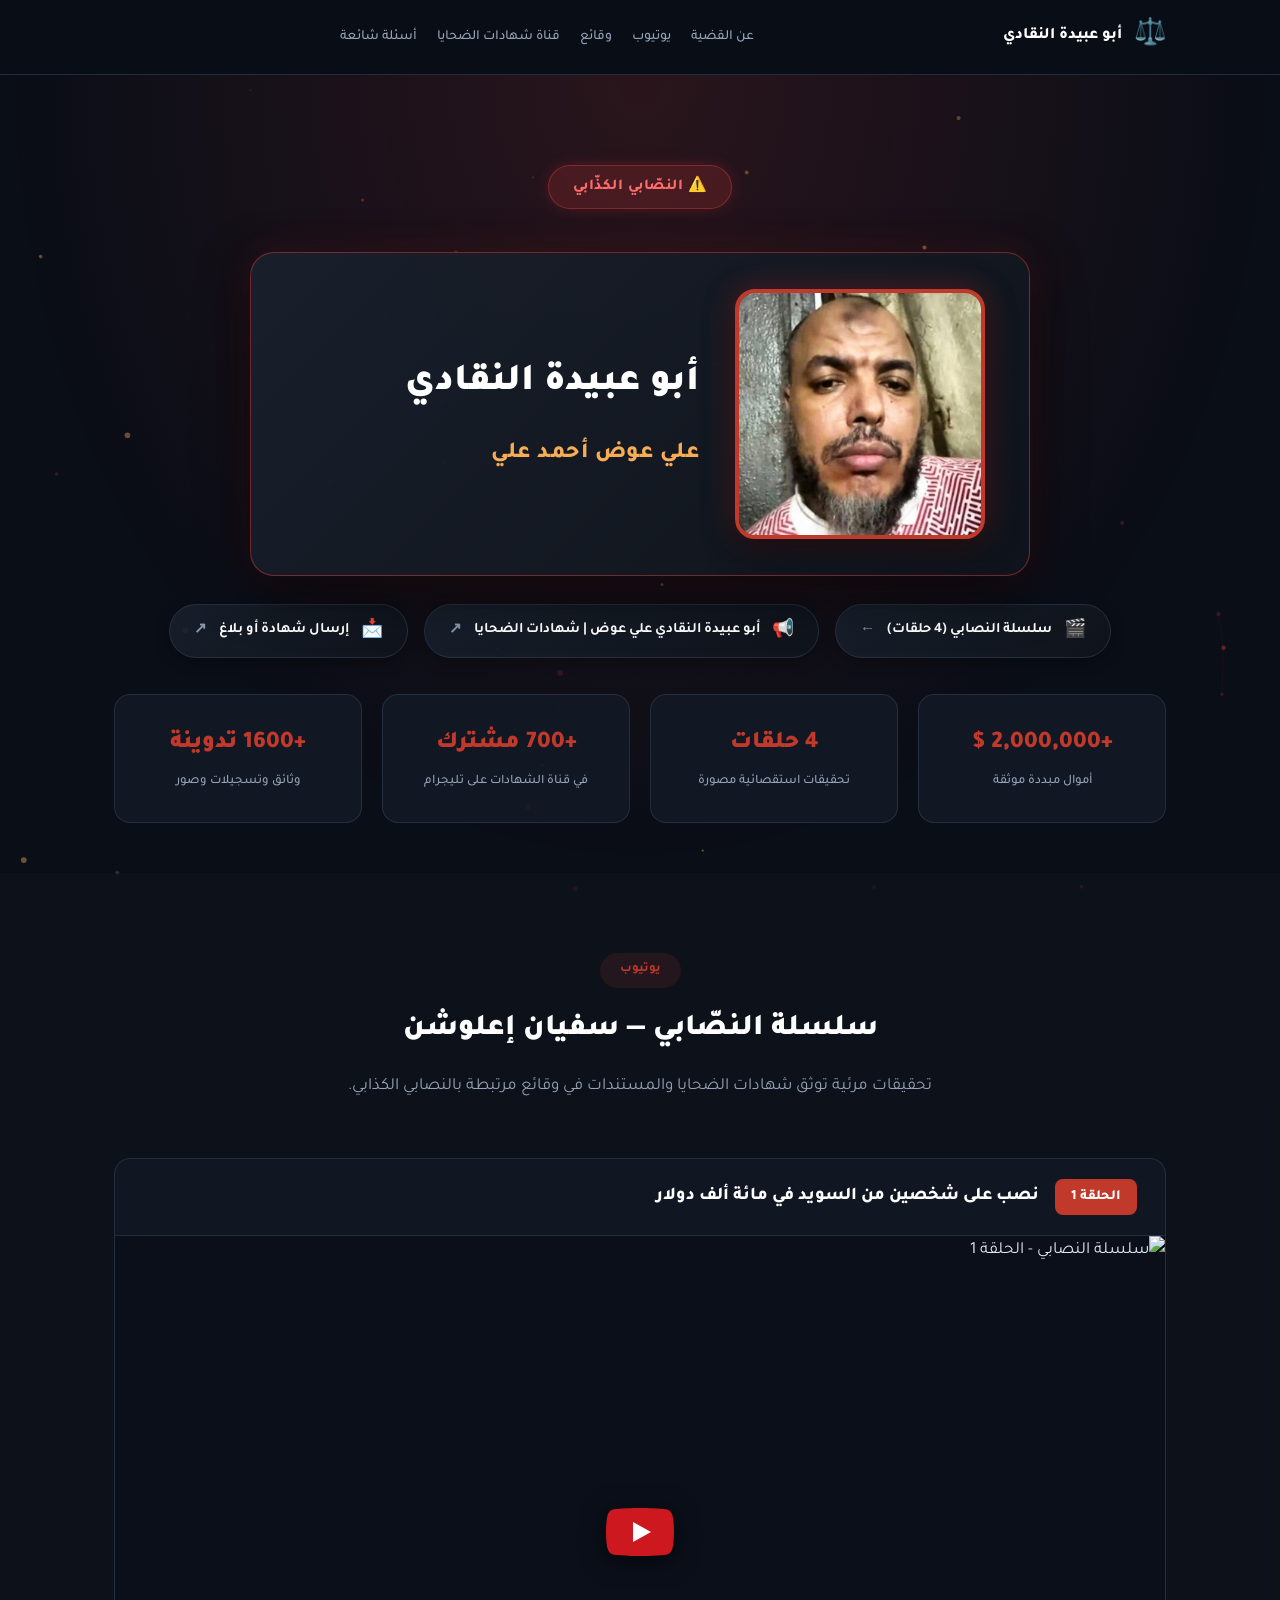
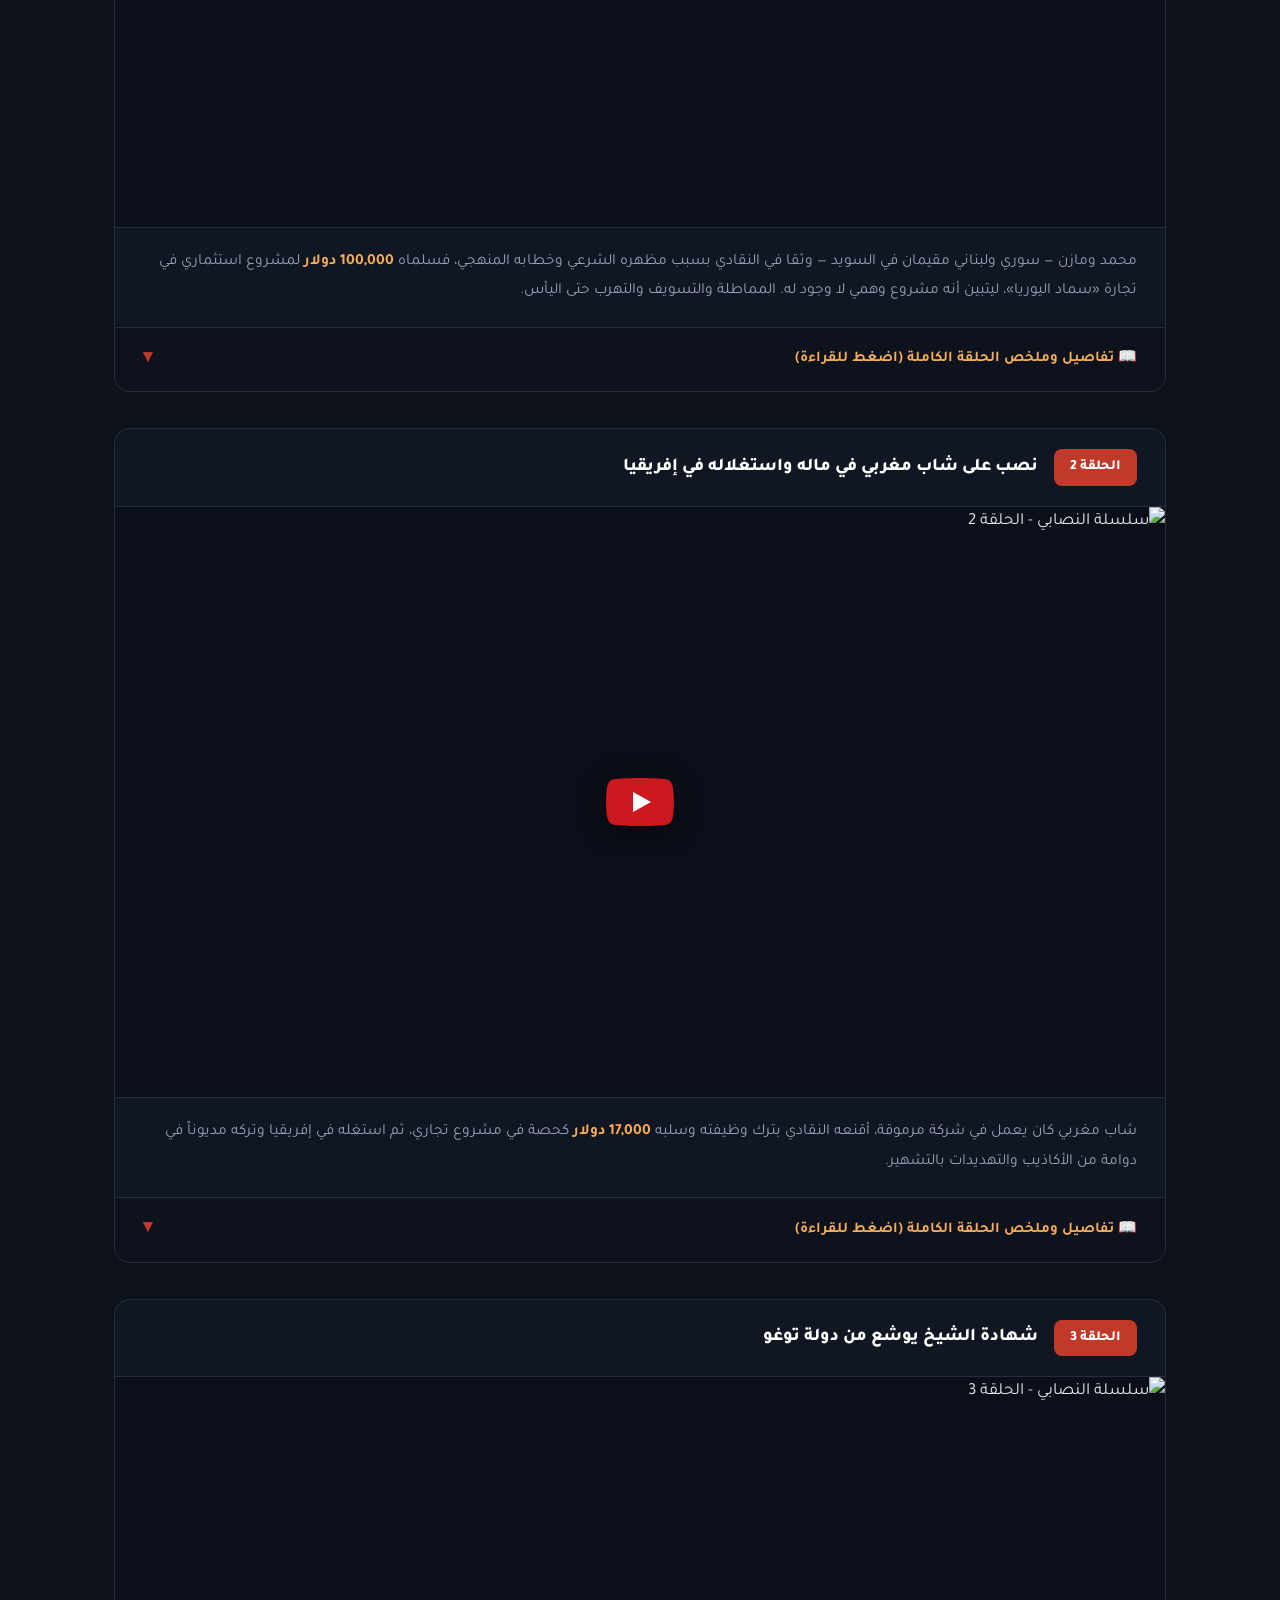
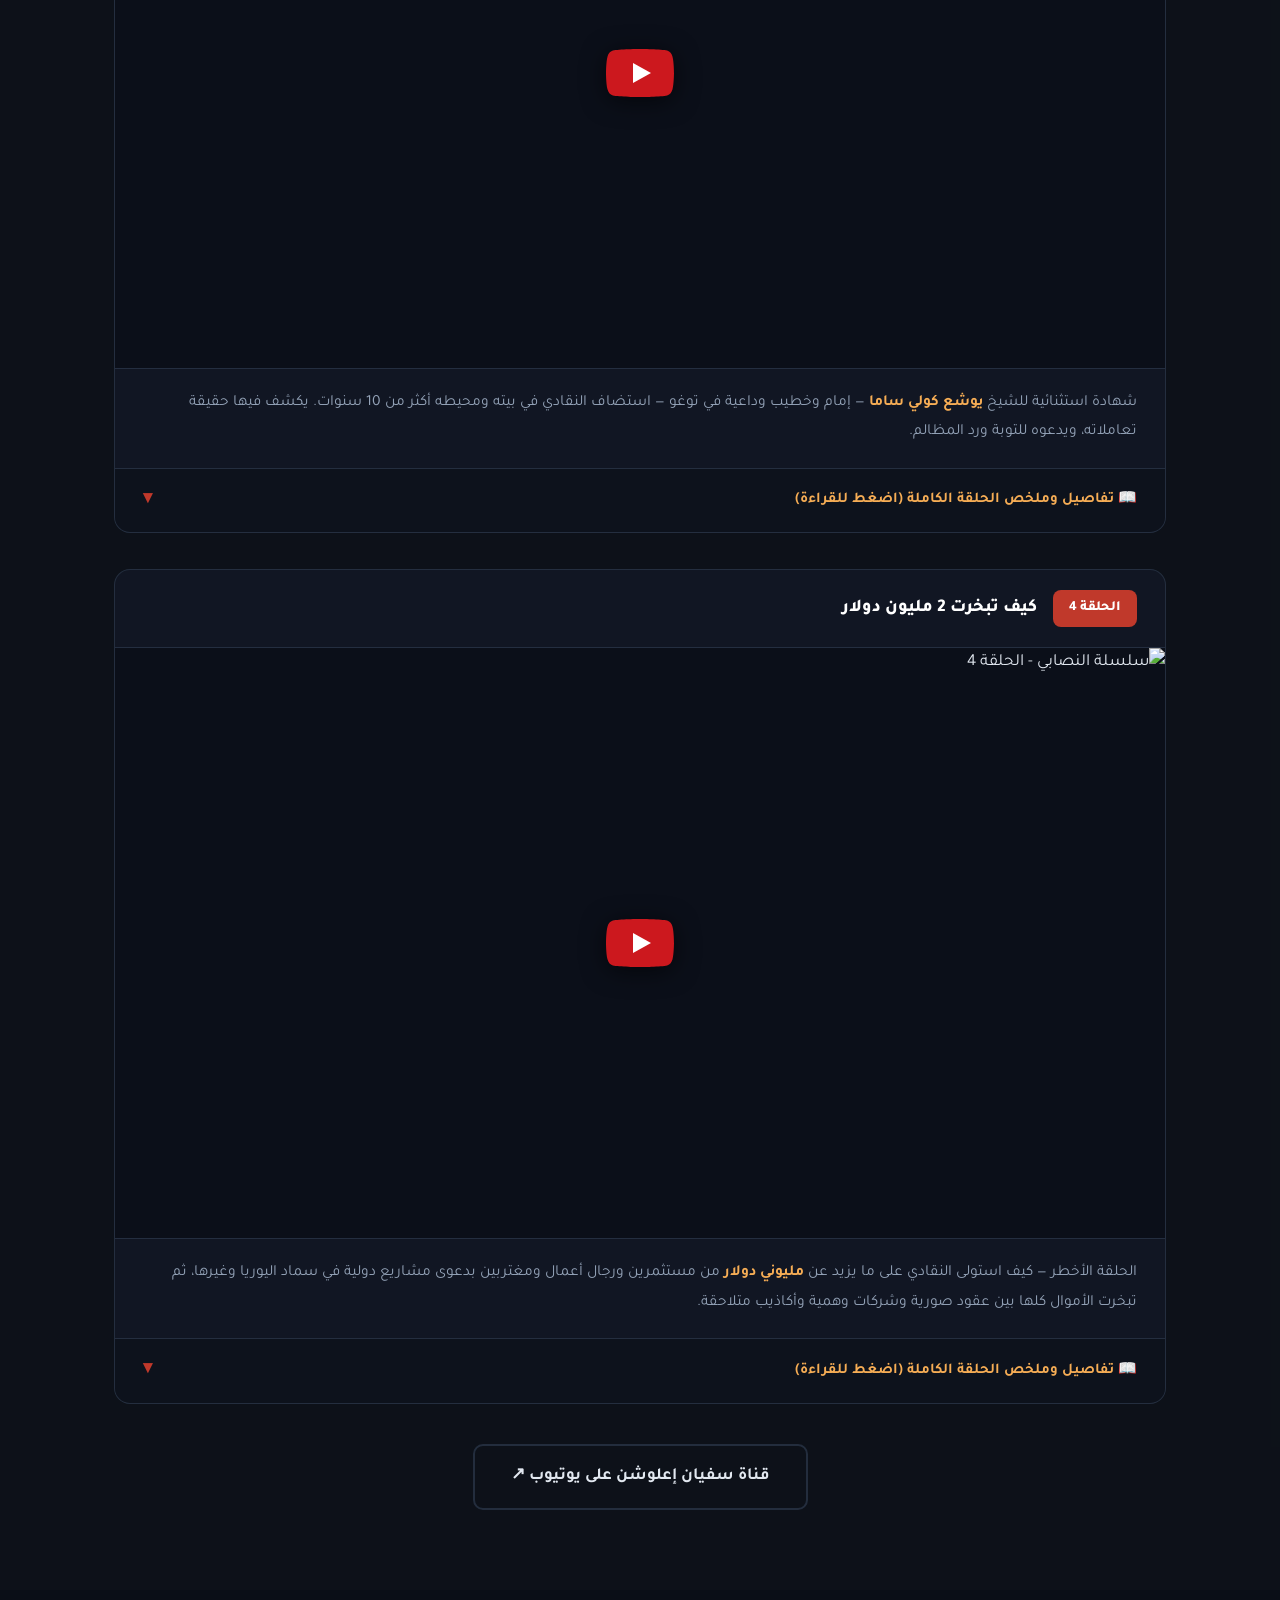
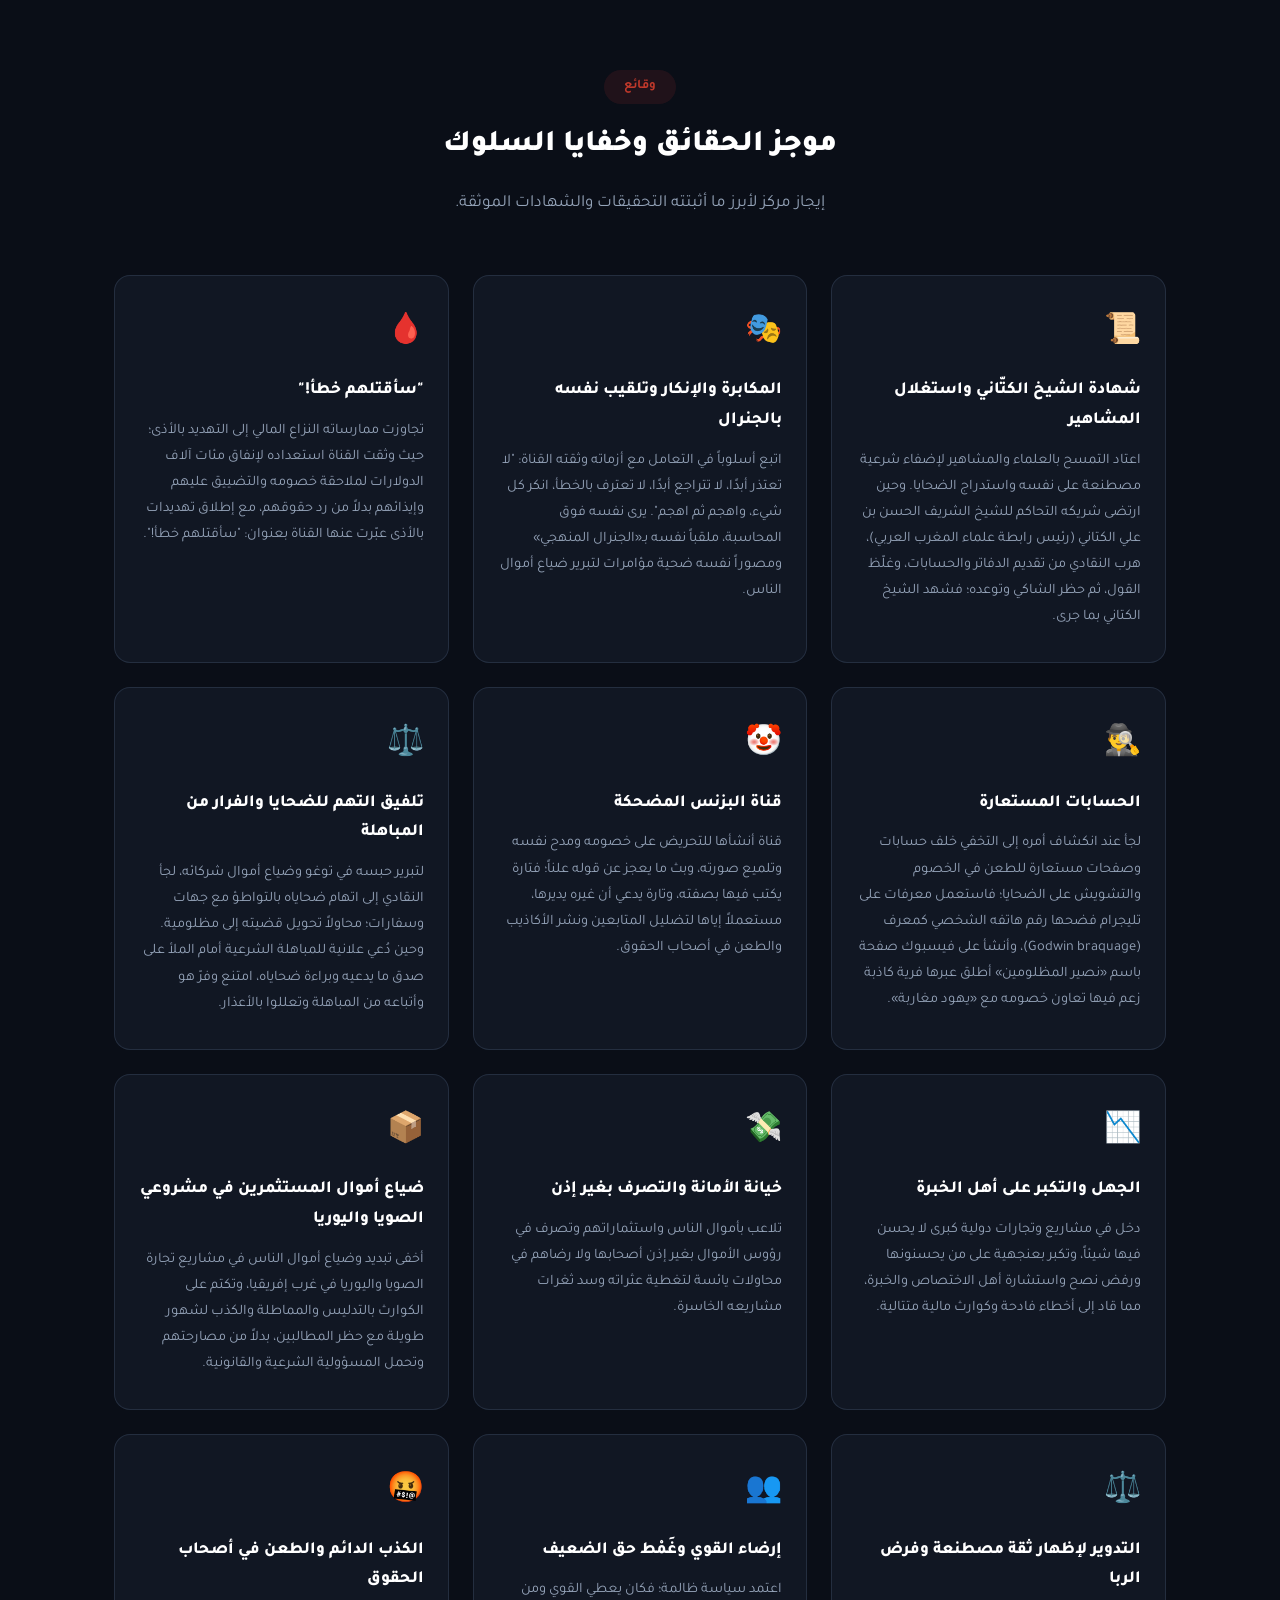
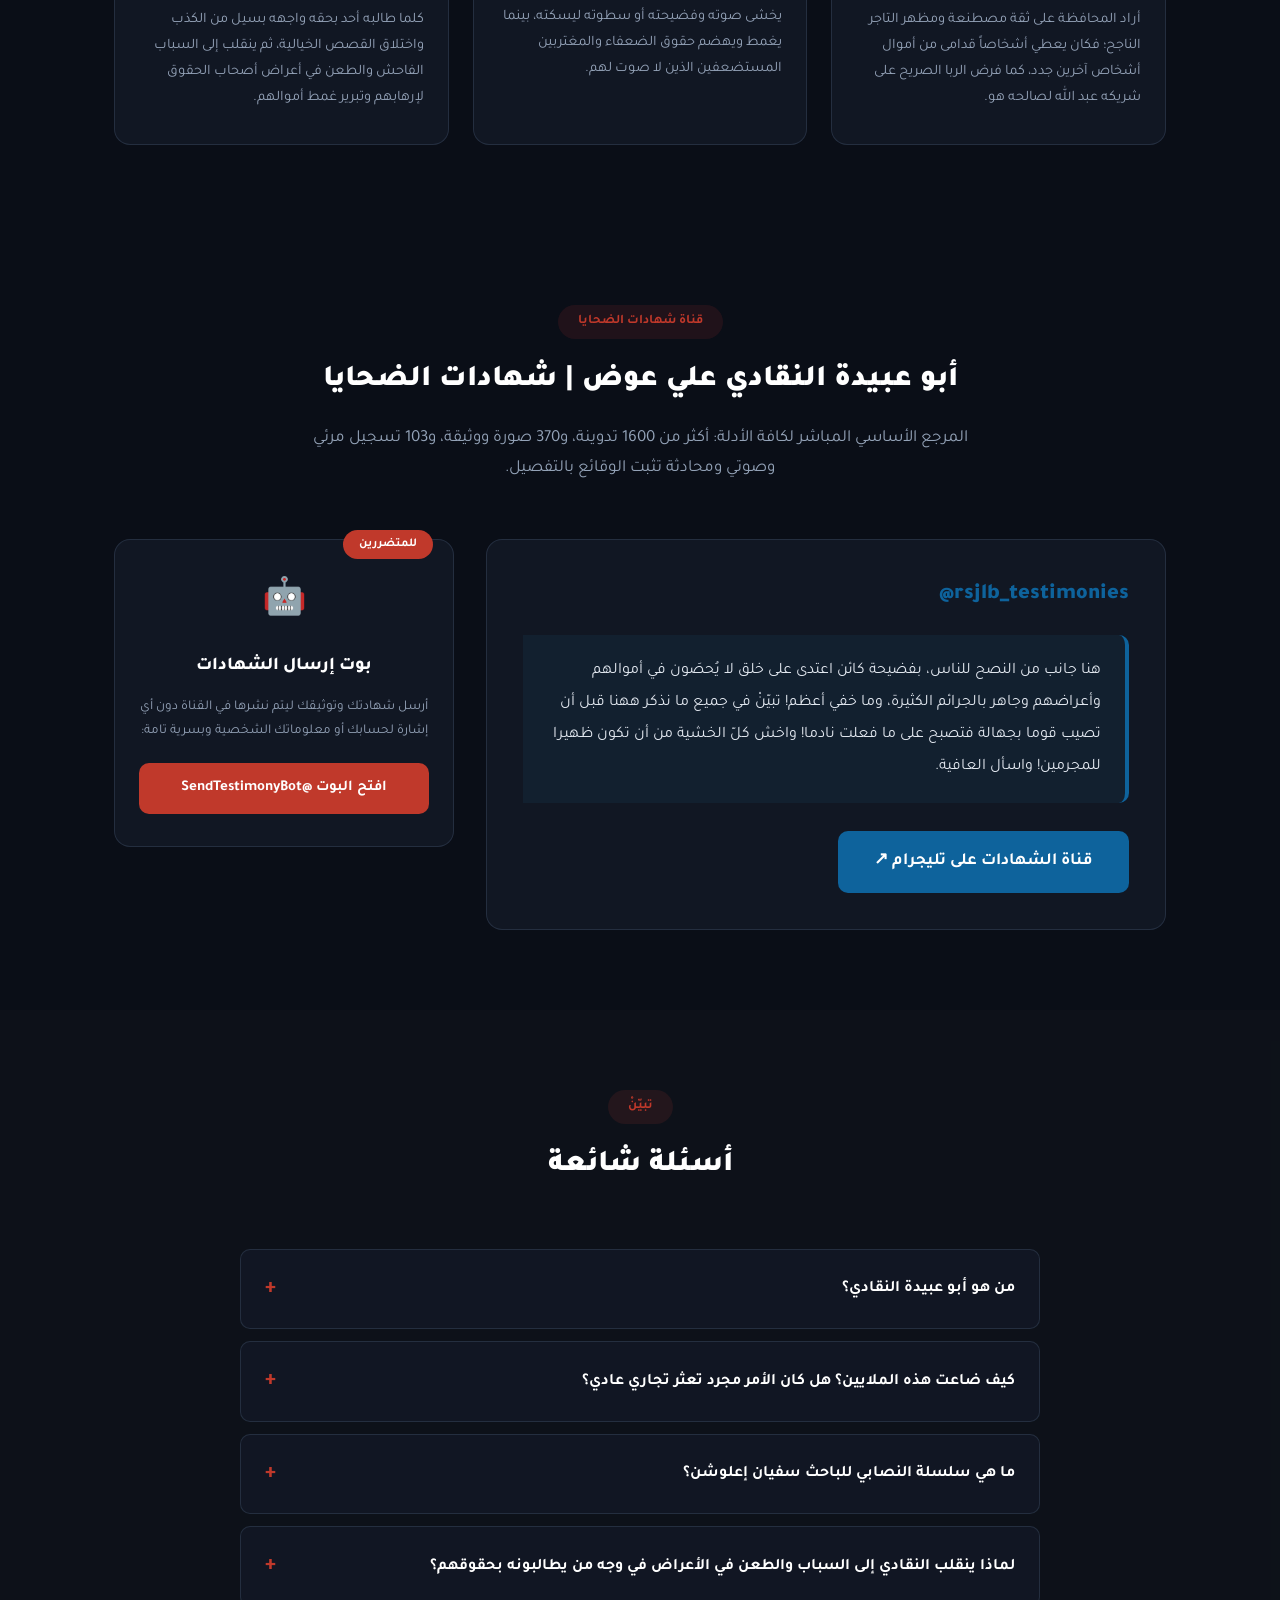
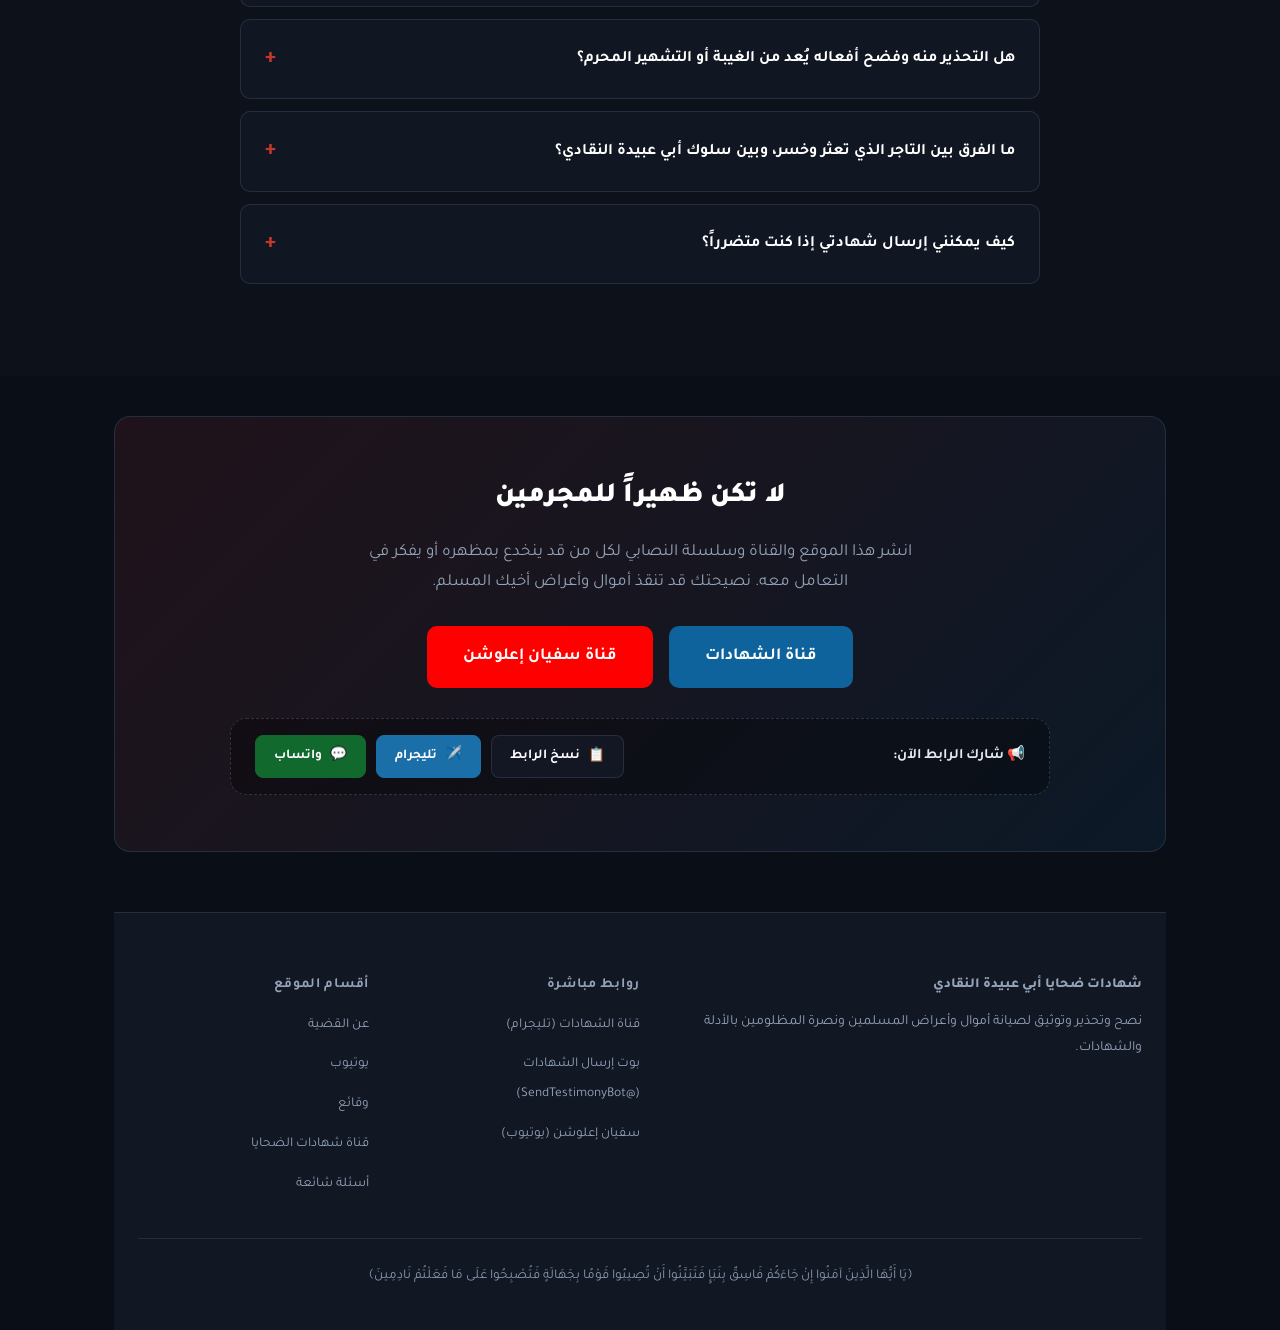
==== index.html @ 2fcdfe57 "perf: inline critical CSS and add preconnect for zero render-blocking requests" ====
<!DOCTYPE html>
<html lang="ar" dir="rtl">
<head>
  <meta charset="UTF-8">
  <meta name="viewport" content="width=device-width, initial-scale=1.0">

  <title>أبو عبيدة النقادي | شهادات الضحايا وسلسلة النصابي</title>
  <meta name="description" content="دليل مختصر وخلاصة جامعة لكشف حقيقة أبي عبيدة النقادي (علي عوض أحمد علي)، مع إحالة مباشرة لحلقات «سلسلة النصابي» لسفيان إعلوشن وقناة تليجرام لشهادات الضحايا.">
  <meta name="keywords" content="أبو عبيدة النقادي, ابو عبيدة النقادي, النقادي, ابو عبيده النقادي, علي عوض أحمد علي, علي عوض, النصابي, سلسلة النصابي, سفيان إعلوشن, سفيان اعلوشن, النصابي الكذابي, شهادات ضحايا أبي عبيدة النقادي, حقيقة النقادي, من هو ابو عبيدة النقادي, نصب النقادي, احتيال النقادي, قضايا النقادي توغو, الشيخ يوشع كولي ساما, حسن الكتاني النقادي, مشروع سماد اليوريا, الجنرال المنهجي, ضحايا النقادي, rsjlb_testimonies">
  <meta name="robots" content="index, follow, max-image-preview:large, max-snippet:-1, max-video-preview:-1">
  <link rel="canonical" href="https://abu-obaidah-ennaqqadi.github.io/">

  <!-- Preload LCP image -->
  <link rel="preload" as="image" href="avatar.webp" type="image/webp" fetchpriority="high">

  <meta property="og:locale" content="ar_AR">
  <meta property="og:type" content="website">
  <meta property="og:title" content="أبو عبيدة النقادي | شهادات الضحايا وسلسلة النصابي">
  <meta property="og:description" content="دليل مختصر وخلاصة جامعة لكشف حقيقة أبي عبيدة النقادي (علي عوض أحمد علي)، مع إحالة مباشرة لحلقات «سلسلة النصابي» لسفيان إعلوشن وقناة تليجرام لشهادات الضحايا.">
  <meta property="og:url" content="https://abu-obaidah-ennaqqadi.github.io/">
  <meta property="og:site_name" content="شهادات ضحايا أبي عبيدة النقادي">
  <meta property="og:image" content="https://abu-obaidah-ennaqqadi.github.io/avatar.jpg">
  <meta property="og:image:type" content="image/jpeg">
  <meta property="og:image:width" content="320">
  <meta property="og:image:height" content="320">
  <meta property="og:image:alt" content="أبو عبيدة النقادي (علي عوض أحمد علي)">

  <meta name="twitter:card" content="summary_large_image">
  <meta name="twitter:title" content="أبو عبيدة النقادي | شهادات الضحايا وسلسلة النصابي">
  <meta name="twitter:description" content="دليل مختصر وخلاصة جامعة لكشف حقيقة أبي عبيدة النقادي (علي عوض أحمد علي)، مع إحالة مباشرة لحلقات «سلسلة النصابي» لسفيان إعلوشن وقناة تليجرام لشهادات الضحايا.">
  <meta name="twitter:image" content="https://abu-obaidah-ennaqqadi.github.io/avatar.jpg">

  <link rel="icon" type="image/jpeg" href="avatar.jpg">
  <link rel="apple-touch-icon" href="avatar.jpg">

  <link rel="preconnect" href="https://fonts.googleapis.com">
  <link rel="preconnect" href="https://fonts.gstatic.com" crossorigin>
  <link rel="preconnect" href="https://img.youtube.com" crossorigin>
  <link rel="preload" as="style" href="https://fonts.googleapis.com/css2?family=Tajawal:wght@400;700;800&display=swap">
  <link rel="stylesheet" href="https://fonts.googleapis.com/css2?family=Tajawal:wght@400;700;800&display=swap" media="print" onload="this.media='all'">
  <noscript><link rel="stylesheet" href="https://fonts.googleapis.com/css2?family=Tajawal:wght@400;700;800&display=swap"></noscript>
  <style>:root{--primary:#c0392b;--primary-dark:#a93226;--accent:#f6ad55;--bg-deep:#0a0e17;--bg-card:rgba(19,25,38,0.85);--bg-card-hover:rgba(26,34,53,0.95);--surface:#1e293b;--text:#e2e8f0;--text-muted:#94a3b8;--text-dim:#8899b0;--border:rgba(42,53,72,0.8);--telegram-color:#0e639c;--telegram-dark:#0a4d7a;--youtube-color:#FF0000;--radius:16px;--radius-sm:10px;}*,*::before,*::after{box-sizing:border-box;margin:0;padding:0;}html{scroll-behavior:smooth;font-size:62.5%;}body{font-family:'Tajawal','Segoe UI',sans-serif;font-size:1.7rem;line-height:1.75;color:var(--text);background:var(--bg-deep);direction:rtl;min-height:100vh;-webkit-font-smoothing:antialiased;position:relative;}#bgCanvas{position:fixed;top:0;left:0;width:100vw;height:100vh;z-index:0;pointer-events:none;}header,section,footer{position:relative;z-index:1;}a{color:inherit;text-decoration:none;}ul{list-style:none;}img{max-width:100%;}.container{max-width:1100px;margin:0 auto;padding:0 24px;}.btn{display:inline-flex;align-items:center;justify-content:center;gap:8px;padding:12px 28px;border-radius:var(--radius-sm);font-family:inherit;font-weight:700;font-size:1.5rem;cursor:pointer;border:none;transition:all 0.2s;white-space:nowrap;}.btn-lg{padding:16px 36px;font-size:1.7rem;}.btn-primary{background:var(--primary);color:#fff;}.btn-primary:hover{background:var(--primary-dark);transform:translateY(-2px);}.btn-telegram{background:var(--telegram-color);color:#fff;}.btn-telegram:hover{background:var(--telegram-dark);transform:translateY(-2px);}.btn-youtube{background:var(--youtube-color);color:#fff;}.btn-youtube:hover{background:#cc0000;transform:translateY(-2px);}.btn-outline{background:transparent;color:var(--text);border:2px solid var(--border);}.btn-outline:hover{border-color:var(--text-muted);background:rgba(255,255,255,0.05);}.site-header{position:sticky;top:0;z-index:100;background:rgba(10,14,23,0.92);backdrop-filter:blur(16px);-webkit-backdrop-filter:blur(16px);border-bottom:1px solid var(--border);padding:14px 0;}.nav-wrap{display:flex;align-items:center;gap:24px;flex-wrap:wrap;}.logo-area{display:flex;align-items:center;gap:12px;flex-shrink:0;}.logo-icon{font-size:2.6rem;}.logo-text h1{font-size:1.6rem;font-weight:800;line-height:1.3;color:#fff;}.logo-text span{font-size:1.2rem;color:var(--text-muted);}.main-nav{flex:1;}.main-nav ul{display:flex;gap:20px;justify-content:center;flex-wrap:wrap;}.main-nav a{font-size:1.4rem;font-weight:500;color:var(--text-muted);transition:color 0.2s;}.main-nav a:hover{color:#fff;}.nav-actions .btn{font-size:1.3rem;padding:10px 20px;}.hero{padding:90px 0 50px;text-align:center;position:relative;background:radial-gradient(ellipse at center top,rgba(229,62,62,0.15) 0%,transparent 70%);}.hero .container{position:relative;z-index:2;}.hero-badge{display:inline-block;background:rgba(229,62,62,0.18);color:#ff6b6b;padding:8px 24px;border-radius:50px;font-weight:800;font-size:1.5rem;margin-bottom:28px;border:1px solid rgba(229,62,62,0.4);letter-spacing:0.5px;box-shadow:0 0 15px rgba(229,62,62,0.2);}.hero h2{font-size:3.8rem;font-weight:900;line-height:1.4;margin-bottom:28px;color:#fff;}.hero .highlight{color:var(--primary);}.hero .lead{font-size:1.9rem;line-height:2;color:var(--text-muted);max-width:800px;margin:0 auto 32px;background:var(--bg-card);padding:24px 32px;border-radius:var(--radius);border-right:4px solid var(--primary);text-align:right;}.target-profile-card{display:flex;align-items:center;justify-content:center;gap:36px;background:linear-gradient(135deg,rgba(26,32,44,0.95),rgba(15,20,28,0.98));border:1px solid rgba(229,62,62,0.45);border-radius:24px;padding:36px 44px;margin:15px auto 28px;text-align:right;max-width:780px;box-shadow:0 16px 50px rgba(0,0,0,0.6),0 0 35px rgba(229,62,62,0.15);position:relative;}.target-avatar-wrap{position:relative;flex-shrink:0;}.target-avatar{width:250px;height:250px;border-radius:20px;border:4px solid var(--primary);object-fit:cover;box-shadow:0 10px 30px rgba(0,0,0,0.6),0 0 30px rgba(229,62,62,0.35);display:block;}.target-info{flex:1;}.target-title{font-size:3.4rem;font-weight:900;color:#fff;margin-bottom:12px;line-height:1.2;}.target-real-name{font-size:2.3rem;font-weight:800;color:var(--accent);letter-spacing:0.5px;line-height:1.3;}.share-box{background:rgba(26,32,44,0.65);border:1px dashed rgba(255,255,255,0.22);border-radius:var(--radius);padding:16px 24px;margin:0 auto 40px;max-width:820px;display:flex;align-items:center;justify-content:space-between;gap:16px;flex-wrap:wrap;}.share-label{font-size:1.45rem;font-weight:700;color:var(--text-main);}.share-buttons{display:flex;gap:10px;flex-wrap:wrap;}.btn-share{display:inline-flex;align-items:center;gap:8px;padding:9px 18px;border-radius:8px;font-size:1.35rem;font-weight:700;cursor:pointer;border:1px solid var(--border);background:var(--bg-card);color:#fff;transition:all 0.2s ease;text-decoration:none;font-family:inherit;}.btn-share:hover{transform:translateY(-2px);border-color:#fff;}.btn-share-tg{background:#1a6fa8;border-color:#1a6fa8;color:#fff;}.btn-share-tg:hover{background:#155d8e;border-color:#155d8e;}.btn-share-wa{background:#11692e;border-color:#11692e;color:#fff;}.btn-share-wa:hover{background:#0d5424;border-color:#0d5424;}.hero-links-bar{display:flex;gap:16px;justify-content:center;flex-wrap:wrap;margin:0 auto 36px;max-width:950px;}.link-chip{display:inline-flex;align-items:center;gap:12px;background:linear-gradient(135deg,rgba(26,32,44,0.9),rgba(15,20,28,0.95));border:1px solid var(--border);border-radius:50px;padding:13px 24px;text-decoration:none;color:#fff;font-size:1.45rem;font-weight:700;transition:all 0.25s ease;box-shadow:0 4px 15px rgba(0,0,0,0.3);}.link-chip .chip-icon{font-size:1.8rem;line-height:1;}.link-chip .chip-text{flex:1;}.link-chip .chip-arrow{font-size:1.5rem;color:var(--text-dim);transition:transform 0.2s ease,color 0.2s ease;}.link-chip:hover{transform:translateY(-3px);}.link-chip:hover .chip-arrow{color:#fff;}.link-chip.chip-yt:hover{border-color:var(--primary);background:rgba(229,62,62,0.15);box-shadow:0 8px 25px rgba(229,62,62,0.25);}.link-chip.chip-tg:hover{border-color:var(--telegram-color);background:rgba(34,158,217,0.15);box-shadow:0 8px 25px rgba(34,158,217,0.25);}.link-chip.chip-bot:hover{border-color:var(--accent);background:rgba(214,158,46,0.15);box-shadow:0 8px 25px rgba(214,158,46,0.25);}.stats-bar{display:grid;grid-template-columns:repeat(4,1fr);gap:20px;margin-top:20px;}.stat-item{background:var(--bg-card);border:1px solid var(--border);border-radius:var(--radius);padding:28px 16px;transition:border-color 0.2s;}.stat-item:hover{border-color:var(--primary);}.stat-item h3{font-size:2.4rem;font-weight:900;color:var(--primary);margin-bottom:6px;}.stat-item p{font-size:1.3rem;color:var(--text-muted);font-weight:500;}section{padding:80px 0;}.section-header{text-align:center;margin-bottom:56px;}.section-tag{display:inline-block;background:rgba(229,62,62,0.1);color:var(--primary);padding:6px 20px;border-radius:50px;font-size:1.3rem;font-weight:700;margin-bottom:16px;}.section-header h2{font-size:3rem;font-weight:900;color:#fff;margin-bottom:16px;}.section-header p{font-size:1.7rem;color:var(--text-muted);max-width:700px;margin:0 auto;}.video-section{background:var(--bg-card);border:1px solid var(--border);border-radius:var(--radius);overflow:hidden;margin-bottom:36px;transition:border-color 0.3s,box-shadow 0.3s;}.video-section:hover{border-color:var(--primary);box-shadow:0 8px 40px rgba(229,62,62,0.08);}.video-header{display:flex;align-items:center;gap:16px;padding:20px 28px;border-bottom:1px solid var(--border);}.ep-num{background:var(--primary);color:#fff;padding:6px 16px;border-radius:8px;font-weight:800;font-size:1.4rem;white-space:nowrap;}.video-header h3{font-size:1.8rem;font-weight:800;color:#fff;line-height:1.4;}.video-wrapper{position:relative;padding-top:56.25%;background:#0b0f19;cursor:pointer;overflow:hidden;}.video-wrapper iframe,.video-wrapper .yt-thumb{position:absolute;top:0;left:0;width:100%;height:100%;object-fit:cover;border:none;}.yt-play-btn{position:absolute;top:50%;left:50%;transform:translate(-50%,-50%);background:none;border:none;cursor:pointer;z-index:2;transition:transform 0.2s cubic-bezier(0,0,0.2,1);padding:0;}.yt-play-btn svg{display:block;filter:drop-shadow(0 4px 12px rgba(0,0,0,0.6));}.yt-play-bg{fill:#cc181e;transition:fill 0.2s;}.video-wrapper:hover .yt-play-btn{transform:translate(-50%,-50%) scale(1.12);}.video-wrapper:hover .yt-play-bg{fill:#ff0000;}.video-summary{padding:20px 28px;border-top:1px solid var(--border);}.video-summary p{font-size:1.55rem;color:var(--text-muted);line-height:1.9;}.video-summary strong{color:var(--accent);font-weight:700;}.ep-accordion{border-top:1px solid var(--border);background:rgba(10,14,23,0.5);transition:background 0.3s;}.ep-accordion summary{display:flex;justify-content:space-between;align-items:center;padding:16px 28px;cursor:pointer;user-select:none;font-weight:700;font-size:1.5rem;color:var(--accent);transition:background 0.2s,color 0.2s;list-style:none;}.ep-accordion summary::-webkit-details-marker{display:none;}.ep-accordion summary:hover{background:rgba(255,255,255,0.04);color:#fff;}.ep-accordion-icon{font-size:1.8rem;transition:transform 0.3s ease;color:var(--primary);}.ep-accordion[open] .ep-accordion-icon{transform:rotate(180deg);}.ep-accordion-content{padding:24px 28px 28px;border-top:1px dashed var(--border);font-size:1.5rem;line-height:2;color:var(--text);background:rgba(19,25,38,0.7);}.ep-accordion-content h4{color:#fff;font-size:1.6rem;margin:20px 0 8px;display:flex;align-items:center;gap:8px;}.ep-accordion-content h4:first-child{margin-top:0;}.ep-accordion-content ul{list-style:disc;padding-right:24px;margin-bottom:16px;}.ep-accordion-content li{margin-bottom:8px;color:var(--text-muted);}.ep-accordion-content li strong{color:var(--text);}.ep-accordion-content p{margin-bottom:12px;color:var(--text-muted);}.ep-accordion-content .highlight-box{background:rgba(229,62,62,0.08);border-right:4px solid var(--primary);padding:14px 20px;border-radius:0 var(--radius-sm) var(--radius-sm) 0;margin:16px 0;color:#fca5a5;font-size:1.45rem;line-height:1.8;}.expose-grid{display:grid;grid-template-columns:repeat(3,1fr);gap:24px;}.expose-card{background:var(--bg-card);border:1px solid var(--border);border-radius:var(--radius);padding:32px 24px;transition:border-color 0.3s,transform 0.3s;}.expose-card:hover{border-color:var(--primary);transform:translateY(-4px);}.expose-icon{font-size:3rem;margin-bottom:16px;}.expose-card h3{font-size:1.7rem;font-weight:800;color:#fff;margin-bottom:12px;}.expose-card p{font-size:1.45rem;color:var(--text-muted);line-height:1.8;}.telegram-spotlight{display:grid;grid-template-columns:2fr 1fr;gap:32px;align-items:start;}.telegram-content{background:var(--bg-card);border:1px solid var(--border);border-radius:var(--radius);padding:36px;}.telegram-content h3{font-size:2.2rem;font-weight:900;color:var(--telegram-color);margin-bottom:20px;direction:ltr;text-align:right;}.telegram-quote{background:rgba(38,165,228,0.06);border-right:4px solid var(--telegram-color);padding:20px 24px;border-radius:0 var(--radius-sm) var(--radius-sm) 0;font-size:1.6rem;line-height:2;color:var(--text);margin-bottom:28px;}.telegram-actions{display:flex;gap:12px;flex-wrap:wrap;}.bot-card{background:var(--bg-card);border:1px solid var(--border);border-radius:var(--radius);padding:32px 24px;text-align:center;position:relative;}.bot-badge{position:absolute;top:-10px;right:20px;background:var(--primary);color:#fff;padding:4px 16px;border-radius:50px;font-size:1.2rem;font-weight:700;}.bot-icon{font-size:3.6rem;margin-bottom:16px;}.bot-card h4{font-size:1.8rem;font-weight:800;color:#fff;margin-bottom:12px;}.bot-card p{font-size:1.35rem;color:var(--text-muted);line-height:1.8;margin-bottom:20px;}.faq-list{max-width:800px;margin:0 auto;}.faq-item{border:1px solid var(--border);border-radius:var(--radius-sm);margin-bottom:12px;overflow:hidden;background:var(--bg-card);transition:border-color 0.2s;}.faq-item:hover,.faq-item.active{border-color:var(--primary);}.faq-question{display:flex;justify-content:space-between;align-items:center;padding:20px 24px;cursor:pointer;font-weight:700;font-size:1.6rem;color:#fff;user-select:none;}.faq-toggle-icon{font-size:2.2rem;color:var(--primary);transition:transform 0.3s;flex-shrink:0;}.faq-item.active .faq-toggle-icon{transform:rotate(45deg);}.faq-answer{max-height:0;overflow:hidden;transition:max-height 0.35s ease,padding 0.35s ease;padding:0 24px;font-size:1.5rem;color:var(--text-muted);line-height:1.9;}.faq-item.active .faq-answer{max-height:400px;padding:0 24px 24px;}.faq-answer a{text-decoration:underline;}.cta-banner{background:linear-gradient(135deg,rgba(229,62,62,0.1),rgba(38,165,228,0.08));border:1px solid var(--border);border-radius:var(--radius);padding:56px 40px;text-align:center;margin:40px 0 60px;}.cta-banner h2{font-size:2.8rem;font-weight:900;color:#fff;margin-bottom:16px;}.cta-banner p{font-size:1.7rem;color:var(--text-muted);max-width:600px;margin:0 auto 28px;}.cta-buttons{display:flex;gap:16px;justify-content:center;flex-wrap:wrap;}.site-footer{background:var(--bg-card);border-top:1px solid var(--border);padding:60px 0 40px;}.footer-grid{display:grid;grid-template-columns:2fr 1fr 1fr;gap:40px;margin-bottom:40px;}.footer-info h4{font-size:1.7rem;font-weight:800;color:#fff;margin-bottom:12px;}.footer-info p{font-size:1.4rem;color:var(--text-muted);line-height:1.8;}.footer-links h5{font-size:1.5rem;font-weight:700;color:#fff;margin-bottom:16px;}.footer-links ul{display:flex;flex-direction:column;gap:10px;}.footer-links a{font-size:1.35rem;color:var(--text-muted);transition:color 0.2s;}.footer-links a:hover{color:var(--telegram-color);}.footer-brand-title{font-size:1.6rem;font-weight:800;color:var(--text);margin-bottom:12px;}.footer-links-title{font-size:1.4rem;font-weight:700;color:var(--text-muted);margin-bottom:12px;text-transform:uppercase;letter-spacing:0.05em;}.footer-bottom{border-top:1px solid var(--border);padding-top:24px;text-align:center;}.footer-bottom p{font-size:1.35rem;color:var(--text-dim);line-height:2;}@media (max-width:968px){.hero h2{font-size:2.8rem;}.stats-bar{grid-template-columns:repeat(2,1fr);}.expose-grid{grid-template-columns:1fr 1fr;}.telegram-spotlight{grid-template-columns:1fr;}.footer-grid{grid-template-columns:1fr;}.nav-actions{display:none;}.main-nav ul{gap:12px;}}@media (max-width:640px){html{font-size:55%;}.hero{padding:60px 0 40px;}.hero h2{font-size:2.4rem;}.hero .lead{padding:16px 20px;font-size:1.6rem;}.stats-bar{grid-template-columns:1fr 1fr;gap:12px;}.stat-item{padding:20px 12px;}.stat-item h3{font-size:1.9rem;}.expose-grid{grid-template-columns:1fr;}.section-header h2{font-size:2.4rem;}section{padding:56px 0;}.video-header{flex-direction:column;align-items:flex-start;gap:8px;}.video-header h3{font-size:1.6rem;}.cta-banner{padding:36px 20px;}.cta-banner h2{font-size:2.2rem;}.target-profile-card{flex-direction:column;text-align:center;gap:20px;padding:28px 20px;}.target-avatar{width:200px;height:200px;}.target-title{font-size:2.6rem;}.target-real-name{font-size:1.9rem;}.hero-links-bar{flex-direction:column;align-items:stretch;gap:10px;}.link-chip{justify-content:center;}.main-nav ul{display:none;}.logo-text h1{font-size:1.4rem;}}</style>

  <script type="application/ld+json">
  {
    "@context": "https://schema.org",
    "@graph": [
      {
        "@type": "Person",
        "name": "أبو عبيدة النقادي",
        "alternateName": ["علي عوض أحمد علي", "الجنرال المنهجي"],
        "image": "https://abu-obaidah-ennaqqadi.github.io/avatar.jpg",
        "description": "المعروف بأبي عبيدة النقادي وعلي عوض أحمد علي، موضوع سلسلة النصابي للباحث سفيان إعلوشن وقناة شهادات ضحايا أبي عبيدة النقادي."
      },
      {
        "@type": "WebSite",
        "@id": "https://abu-obaidah-ennaqqadi.github.io/#website",
        "url": "https://abu-obaidah-ennaqqadi.github.io/",
        "name": "أبو عبيدة النقادي | شهادات الضحايا وسلسلة النصابي",
        "description": "دليل مختصر وخلاصة جامعة لكشف حقيقة أبي عبيدة النقادي، مع إحالة لسلسلة النصابي وقناة شهادات الضحايا",
        "inLanguage": "ar"
      },
      {
        "@type": "VideoObject",
        "name": "سلسلة النصابي | الحلقة 1 | نصب على شخصين من السويد في مائة ألف دولار",
        "description": "توثيق عملية نصب تعرض لها محمد ومازن (سوري ولبناني) من السويد بمبلغ 100,000 دولار في مشروع وهمي لتجارة سماد اليوريا.",
        "thumbnailUrl": [
          "https://img.youtube.com/vi/1lH3ccD5pr0/maxresdefault.jpg",
          "https://img.youtube.com/vi/1lH3ccD5pr0/hqdefault.jpg"
        ],
        "uploadDate": "2025-02-10T13:54:56-08:00",
        "duration": "PT49M22S",
        "embedUrl": "https://www.youtube.com/embed/1lH3ccD5pr0",
        "contentUrl": "https://www.youtube.com/watch?v=1lH3ccD5pr0",
        "author": {"@type": "Person", "name": "سفيان إعلوشن"}
      },
      {
        "@type": "VideoObject",
        "name": "سلسلة النصابي | الحلقة 2 | نصب على شاب مغربي في ماله واستغلاله في إفريقيا",
        "description": "شاب مغربي يترك وظيفته المرموقة ويخسر 17,000 دولار بعد أن أوهمه النقادي بمشروع تجاري واستعبده في إفريقيا.",
        "thumbnailUrl": [
          "https://img.youtube.com/vi/vZ3g9S1YmsM/maxresdefault.jpg",
          "https://img.youtube.com/vi/vZ3g9S1YmsM/hqdefault.jpg"
        ],
        "uploadDate": "2025-02-16T09:00:06-08:00",
        "duration": "PT44M0S",
        "embedUrl": "https://www.youtube.com/embed/vZ3g9S1YmsM",
        "contentUrl": "https://www.youtube.com/watch?v=vZ3g9S1YmsM",
        "author": {"@type": "Person", "name": "سفيان إعلوشن"}
      },
      {
        "@type": "VideoObject",
        "name": "سلسلة النصابي | الحلقة 3 | شهادة الشيخ يوشع من دولة توغو",
        "description": "شهادة الشيخ يوشع كولي ساما إمام وخطيب من توغو، يكشف حقيقة النقادي وحقيقته وسلوكياته المالية.",
        "thumbnailUrl": [
          "https://img.youtube.com/vi/4_gIxo0KSJI/maxresdefault.jpg",
          "https://img.youtube.com/vi/4_gIxo0KSJI/hqdefault.jpg"
        ],
        "uploadDate": "2025-03-07T10:00:06-08:00",
        "duration": "PT28M39S",
        "embedUrl": "https://www.youtube.com/embed/4_gIxo0KSJI",
        "contentUrl": "https://www.youtube.com/watch?v=4_gIxo0KSJI",
        "author": {"@type": "Person", "name": "سفيان إعلوشن"}
      },
      {
        "@type": "VideoObject",
        "name": "سلسلة النصابي | الحلقة 4 | كيف تبخرت 2 مليون دولار",
        "description": "كيف استولى النقادي على أكثر من مليوني دولار من مستثمرين ورجال أعمال عبر مشاريع وهمية.",
        "thumbnailUrl": [
          "https://img.youtube.com/vi/pGtAoLMOPEs/maxresdefault.jpg",
          "https://img.youtube.com/vi/pGtAoLMOPEs/hqdefault.jpg"
        ],
        "uploadDate": "2025-03-23T05:59:42-07:00",
        "duration": "PT1H2M16S",
        "embedUrl": "https://www.youtube.com/embed/pGtAoLMOPEs",
        "contentUrl": "https://www.youtube.com/watch?v=pGtAoLMOPEs",
        "author": {"@type": "Person", "name": "سفيان إعلوشن"}
      },
            {
        "@type": "FAQPage",
        "mainEntity": [
          {
            "@type": "Question",
            "name": "من هو أبو عبيدة النقادي؟",
            "acceptedAnswer": {
              "@type": "Answer",
              "text": "أبو عبيدة النقادي (المعروف بعلي عوض المصري) شخص يتستر بالخطاب الشرعي والمظهر المنهجي ويلقب نفسه بالجنرال المنهجي، وقد اعتدى على خلق لا يُحصَون في أموالهم وأعراضهم وجاهر بالجرائم الكثيرة وما خفي أعظم."
            }
          },
          {
            "@type": "Question",
            "name": "كيف ضاعت هذه الملايين؟ هل كان الأمر مجرد تعثر تجاري عادي؟",
            "acceptedAnswer": {
              "@type": "Answer",
              "text": "لم يكن تعثراً تجارياً بل خلطاً بين الجهل بالمشاريع والتكبر على أهل الخبرة، وخيانة الأمانة والتصرف في أموال الناس بغير إذنهم، والتستر على سرقة كمية عظيمة من سماد اليوريا، وإعطاء أشخاص قدامى من أموال أشخاص آخرين جدد للحفاظ على ثقة مصطنعة، وفرض الربا على شريكه عبد الله لصالحه هو، وإعطاء القوي لإسكاته وغَمْط الضعيف الذي لا صوت له، مع الكذب الدائم واختلاق القصص."
            }
          },
          {
            "@type": "Question",
            "name": "ما هي سلسلة النصابي لسفيان إعلوشن؟",
            "acceptedAnswer": {
              "@type": "Answer",
              "text": "سلسلة استقصائية من 4 حلقات أعدها الباحث المغربي سفيان إعلوشن على يوتيوب، استضاف فيها ضحايا وشهود عيان ووثق بالأدلة تفاصيل العمليات والمشاريع الوهمية وضياع أموال الناس."
            }
          },
          {
            "@type": "Question",
            "name": "لماذا ينقلب النقادي إلى السباب والطعن في الأعراض في وجه من يطالبونه بحقوقهم؟",
            "acceptedAnswer": {
              "@type": "Answer",
              "text": "هو سلاح العاجز للهروب؛ فيلجأ إلى الكذب الدائم والطعن في ذمم وأعراض أصحاب الحقوق لإرهابهم وإسكاتهم وتبرير غمط حقوقهم أمام جمهوره."
            }
          },
          {
            "@type": "Question",
            "name": "كيف يمكنني إرسال شهادتي إذا كنت متضرراً؟",
            "acceptedAnswer": {
              "@type": "Answer",
              "text": "يمكن للمتضررين إرسال شهاداتهم وتوثيقاتهم بسرية تامة دون إشارة لحساباتهم عبر بوت تليجرام المخصص: @SendTestimonyBot (https://t.me/SendTestimonyBot)، ومتابعة قناة الشهادات: t.me/rsjlb_testimonies."
            }
          },
          {
            "@type": "Question",
            "name": "هل التحذير منه وفضح أفعاله يعتبر من الغيبة أو التشهير المحرم؟",
            "acceptedAnswer": {
              "@type": "Answer",
              "text": "كلا؛ بل هو من النصيحة الواجبة شرعاً لحفظ أموال المسلمين وأعراضهم من الصائل والمعتدي. وقد أجمع علماء الأمة على أن القدح ليس بغيبة في مواضع، منها: التظلم، والاستعانة على تغيير المنكر، والتحذير من الشر، والمجاهر بفسقه ومظالمه."
            }
          },
          {
            "@type": "Question",
            "name": "ما الفرق بين التاجر الذي تعثر وخسر، وبين سلوك أبي عبيدة النقادي؟",
            "acceptedAnswer": {
              "@type": "Answer",
              "text": "التاجر الأمين إذا خسر بتجارة طبيعية صارح شركاءه، وفتح دفاتره ومستنداته بكل شفافية، وقبل بتحكيم الشرع، ولم يتصرف في المال بغير إذن، ولم يخفِ سرقة البضائع، ولم يمارس التدوير المالي (بونزي) ولا الربا، ولم يهدد بالقتل، ولم يتخذ حسابات مستعارة للطعن في الأعراض."
            }
          }
        ]
      }
    ]
  }
  </script>
</head>
<body>
  <canvas id="bgCanvas"></canvas>

  <header class="site-header">
    <div class="container nav-wrap">
      <div class="logo-area">
        <div class="logo-icon">⚖️</div>
        <div class="logo-text">
          <h1>أبو عبيدة النقادي</h1>
        </div>
      </div>
      <nav class="main-nav">
        <ul>
          <li><a href="#about">عن القضية</a></li>
          <li><a href="#episodes">يوتيوب</a></li>
          <li><a href="#ethics">وقائع</a></li>
          <li><a href="#channel">قناة شهادات الضحايا</a></li>
          <li><a href="#faq">أسئلة شائعة</a></li>
        </ul>
      </nav>
    </div>
  </header>

  <main>
  <!-- Hero -->
  <section class="hero" id="about">
    <div class="container">
      <div class="hero-badge">⚠️ النصّابي الكذّابي</div>

      <div class="target-profile-card">
        <div class="target-avatar-wrap">
          <picture>
            <source srcset="avatar.webp" type="image/webp">
            <img src="avatar.jpg" alt="أبو عبيدة النقادي - علي عوض أحمد علي" class="target-avatar" width="250" height="250" fetchpriority="high" loading="eager">
          </picture>
        </div>
        <div class="target-info">
          <h2 class="target-title">أبو عبيدة النقادي</h2>
          <div class="target-real-name">علي عوض أحمد علي</div>
        </div>
      </div>

      <div class="hero-links-bar">
        <a href="#episodes" class="link-chip chip-yt">
          <span class="chip-icon">🎬</span>
          <span class="chip-text">سلسلة النصابي (4 حلقات)</span>
          <span class="chip-arrow">←</span>
        </a>

        <a href="https://t.me/rsjlb_testimonies" target="_blank" rel="noopener noreferrer" class="link-chip chip-tg">
          <span class="chip-icon">📢</span>
          <span class="chip-text">أبو عبيدة النقادي علي عوض | شهادات الضحايا</span>
          <span class="chip-arrow">↗</span>
        </a>

        <a href="https://t.me/SendTestimonyBot" target="_blank" rel="noopener noreferrer" class="link-chip chip-bot">
          <span class="chip-icon">📩</span>
          <span class="chip-text">إرسال شهادة أو بلاغ</span>
          <span class="chip-arrow">↗</span>
        </a>
      </div>

      <div class="stats-bar">
        <div class="stat-item">
          <h3>+2,000,000 $</h3>
          <p>أموال مبددة موثقة</p>
        </div>
        <div class="stat-item">
          <h3>4 حلقات</h3>
          <p>تحقيقات استقصائية مصورة</p>
        </div>
        <div class="stat-item">
          <h3>+700 مشترك</h3>
          <p>في قناة الشهادات على تليجرام</p>
        </div>
        <div class="stat-item">
          <h3>+1600 تدوينة</h3>
          <p>وثائق وتسجيلات وصور</p>
        </div>
      </div>
    </div>
  </section>

  <!-- سلسلة النصابي - فيديوهات مضمنة -->
  <section id="episodes" style="background: rgba(15, 20, 28, 0.6);">
    <div class="container">
      <div class="section-header">
        <span class="section-tag">يوتيوب</span>
        <h2>سلسلة النصّابي — سفيان إعلوشن</h2>
        <p>تحقيقات مرئية توثق شهادات الضحايا والمستندات في وقائع مرتبطة بالنصابي الكذابي.</p>
      </div>

      <!-- الحلقة 1 -->
      <div class="video-section">
        <div class="video-header">
          <span class="ep-num">الحلقة 1</span>
          <h3>نصب على شخصين من السويد في مائة ألف دولار</h3>
        </div>
        <div class="video-wrapper yt-facade" data-vid="1lH3ccD5pr0" data-title="سلسلة النصابي - الحلقة 1">
          <img src="https://img.youtube.com/vi/1lH3ccD5pr0/hqdefault.jpg" alt="سلسلة النصابي - الحلقة 1" class="yt-thumb" loading="lazy" width="480" height="360">
          <button class="yt-play-btn" aria-label="تشغيل فيديو سلسلة النصابي - الحلقة 1">
            <svg viewBox="0 0 68 48" width="68" height="48">
              <path class="yt-play-bg" d="M66.52,7.74c-0.78-2.93-2.49-5.41-5.42-6.19C55.79,.13,34,0,34,0S12.21,.13,6.9,1.55 C3.97,2.33,2.27,4.81,1.48,7.74C0.06,13.05,0,24,0,24s0.06,10.95,1.48,16.26c0.78,2.93,2.49,5.41,5.42,6.19 C12.21,47.87,34,48,34,48s21.79-0.13,27.1-1.55c2.93-0.78,4.64-3.26,5.42-6.19C67.94,34.95,68,24,68,24S67.94,13.05,66.52,7.74z"></path>
              <path d="M 45,24 27,14 27,34" fill="#fff"></path>
            </svg>
          </button>
        </div>
        <div class="video-summary">
          <p>محمد ومازن — سوري ولبناني مقيمان في السويد — وثقا في النقادي بسبب مظهره الشرعي وخطابه المنهجي، فسلماه <strong>100,000 دولار</strong> لمشروع استثماري في تجارة «سماد اليوريا»، ليتبين أنه مشروع وهمي لا وجود له. المماطلة والتسويف والتهرب حتى اليأس.</p>
        </div>
        <details class="ep-accordion">
          <summary>
            <span>📖 تفاصيل وملخص الحلقة الكاملة (اضغط للقراءة)</span>
            <span class="ep-accordion-icon">▾</span>
          </summary>
          <div class="ep-accordion-content">
            <h4>📌 أطراف القضية والضحايا</h4>
            <p>محمد (سوري الجنسية) ومازن (لبناني الجنسية)، شابان مقيمان في مملكة السويد عملا لسنوات طويلة لجمع مدخراتهما بهدف استثمارها في مشروع تجاري مشروع ونزيه يخدم مصالح المسلمين.</p>

            <h4>🤝 بداية التعارف والاستدراج</h4>
            <p>تعرف الضحيتان على أبي عبيدة النقادي عبر منصات التواصل الاجتماعي؛ حيث كان يقدم نفسه كرجل أعمال ذي خبرة واسعة في الأسواق الإفريقية، متستراً بالخطاب السلفي المنهجي والحديث المستمر في نصرة قضايا الأمة، مما بنى لديهما ثقة عمياء مطلقة.</p>

            <h4>📦 وهم صفقة «سماد اليوريا»</h4>
            <p>عرض النقادي عليهما الدخول في شراكة استثمارية لاستيراد وتوزيع سماد اليوريا في دول غرب إفريقيا (توغو وجوارها)، مؤكداً وجود عقود حكومية وتجارية جاهزة للتنفيذ، مع وعود بأرباح مجزية واسترداد رأس المال في فترات قياسية، وقدم لهما أوراقاً وعقوداً تبين لاحقاً أنها صورية ولا أصل لها على أرض الواقع.</p>

            <h4>💸 الاستيلاء على 100,000 دولار</h4>
            <p>بناءً على تلك الوعود، حول الشابان مبالغ إجمالية بلغت <strong>100,000 دولار أمريكي</strong> عبر دفعات وحوالات مالية. وبمجرد استلام النقادي للمبالغ كاملة، بدأت مرحلة الاستنزاف البارد:</p>
            <ul>
              <li><strong>مرحلة التعليق:</strong> الزعم بتأخر الشحنات في الميناء وإجراءات تفتيش الجمارك.</li>
              <li><strong>مرحلة خلق الأعذار:</strong> الادعاء بتجميد مفاجئ للحسابات البنكية بسبب مشاكل إدارية.</li>
              <li><strong>مرحلة المماطلة والتسويف:</strong> وعود أسبوعية بإرجاع الأموال تتجدد شهراً بعد شهر حتى استنفاد طاقة الضحايا.</li>
            </ul>

            <div class="highlight-box">
              ⚠️ <strong>الخاتمة:</strong> عندما أدرك الشابان وقوعهما ضحية احتيال وطالبا بأموالهما بحزم، انقلب النقادي مباشرة إلى أسلوب الاستعلاء والسباب وحظر قنوات الاتصال، مجسداً أسلوبه المتكرر: أخذ الأموال ثم إنكار الحقوق والمماطلة حتى ييأس أصحابها.
            </div>
          </div>
        </details>
      </div>

      <!-- الحلقة 2 -->
      <div class="video-section">
        <div class="video-header">
          <span class="ep-num">الحلقة 2</span>
          <h3>نصب على شاب مغربي في ماله واستغلاله في إفريقيا</h3>
        </div>
        <div class="video-wrapper yt-facade" data-vid="vZ3g9S1YmsM" data-title="سلسلة النصابي - الحلقة 2">
          <img src="https://img.youtube.com/vi/vZ3g9S1YmsM/hqdefault.jpg" alt="سلسلة النصابي - الحلقة 2" class="yt-thumb" loading="lazy" width="480" height="360">
          <button class="yt-play-btn" aria-label="تشغيل فيديو سلسلة النصابي - الحلقة 2">
            <svg viewBox="0 0 68 48" width="68" height="48">
              <path class="yt-play-bg" d="M66.52,7.74c-0.78-2.93-2.49-5.41-5.42-6.19C55.79,.13,34,0,34,0S12.21,.13,6.9,1.55 C3.97,2.33,2.27,4.81,1.48,7.74C0.06,13.05,0,24,0,24s0.06,10.95,1.48,16.26c0.78,2.93,2.49,5.41,5.42,6.19 C12.21,47.87,34,48,34,48s21.79-0.13,27.1-1.55c2.93-0.78,4.64-3.26,5.42-6.19C67.94,34.95,68,24,68,24S67.94,13.05,66.52,7.74z"></path>
              <path d="M 45,24 27,14 27,34" fill="#fff"></path>
            </svg>
          </button>
        </div>
        <div class="video-summary">
          <p>شاب مغربي كان يعمل في شركة مرموقة، أقنعه النقادي بترك وظيفته وسلبه <strong>17,000 دولار</strong> كحصة في مشروع تجاري، ثم استغله في إفريقيا وتركه مديوناً في دوامة من الأكاذيب والتهديدات بالتشهير.</p>
        </div>
        <details class="ep-accordion">
          <summary>
            <span>📖 تفاصيل وملخص الحلقة الكاملة (اضغط للقراءة)</span>
            <span class="ep-accordion-icon">▾</span>
          </summary>
          <div class="ep-accordion-content">
            <h4>📌 الضحية وخلفية القضية</h4>
            <p>شاب مغربي مستقيم ومجد، كان يشغل منصباً وظيفياً مرموقاً وذا دخل محترم في إحدى الشركات المعروفة بالمغرب، ويتمتع بسمعة مهنية طيبة واستقرار عائلي.</p>

            <h4>🎯 الاستدراج والتأثير النفسي والعقدي</h4>
            <p>تواصل النقادي مع الشاب وأقنعه عبر محادثات مطولة بأن الوظيفة النظامية هي عبودية معاصرة تحول بين المسلم وتحقيق استقلاله المالي، وحثه على الهجرة إلى إفريقيا للمساهمة في بناء مشاريع زراعية واقتصادية إسلامية، واعداً إياه بأن يكون شريكاً أساسياً في مشاريع استثمارية واعدة (كزراعة وتجارة الصويا).</p>

            <h4>📉 سلب 17,000 دولار وترك الوظيفة</h4>
            <p>استجاب الشاب لنصائح النقادي مدفوعاً بحسن ظنه؛ فقدم استقالته من عمله وسحب كافة مدخراته البالغة <strong>17,000 دولار أمريكي</strong> وسلمها للنقادي كحصة في رأس مال المشروع المشترك، ثم سافر إلى غرب إفريقيا لبدء العمل الميداني.</p>

            <h4>⛓️ واقع الاستغلال والمعاملة في الميدان</h4>
            <p>عند وصول الشاب إلى إفريقيا صُدم بالواقع؛ فلا مشاريع قائمة، ولا تجهيزات، ولا شركاء:</p>
            <ul>
              <li><strong>الضغط والابتزاز النفسي:</strong> تم احتجاز وثائق الشاب وعزله في بيئة غريبة لا يتقن لغتها ولا يعرف فيها أحداً.</li>
              <li><strong>التوريط في الكذب والتزوير:</strong> طلب النقادي من الشاب التستر على أكاذيبه، وإخفاء التكاليف الحقيقية عن باقي الشركاء في الخارج، وعدم الرد على اتصالات المستثمرين الذين يطالبون بحقوقهم.</li>
              <li><strong>المعاملة كخادم:</strong> حُرم الشاب من أي صفة كشريك، وعومل بأسلوب تحكمي مهين كتابع وخادم محروم من أبسط مقومات العيش الكريم.</li>
            </ul>

            <div class="highlight-box">
              ⚠️ <strong>الخاتمة:</strong> أُصيب الشاب بانهيار نفسي وتدهور صحي حاد بعدما وجد نفسه مديوناً في بلد غريب ومجرداً من وظيفته ومدخراته، حتى نجح بفضل الله وتدخل بعض المخلصين في الإفلات والعودة إلى وطنه ليروي تفاصيل المأساة كتحذير لكل الشباب المغرر بهم.
            </div>
          </div>
        </details>
      </div>

      <!-- الحلقة 3 -->
      <div class="video-section">
        <div class="video-header">
          <span class="ep-num">الحلقة 3</span>
          <h3>شهادة الشيخ يوشع من دولة توغو</h3>
        </div>
        <div class="video-wrapper yt-facade" data-vid="4_gIxo0KSJI" data-title="سلسلة النصابي - الحلقة 3">
          <img src="https://img.youtube.com/vi/4_gIxo0KSJI/hqdefault.jpg" alt="سلسلة النصابي - الحلقة 3" class="yt-thumb" loading="lazy" width="480" height="360">
          <button class="yt-play-btn" aria-label="تشغيل فيديو سلسلة النصابي - الحلقة 3">
            <svg viewBox="0 0 68 48" width="68" height="48">
              <path class="yt-play-bg" d="M66.52,7.74c-0.78-2.93-2.49-5.41-5.42-6.19C55.79,.13,34,0,34,0S12.21,.13,6.9,1.55 C3.97,2.33,2.27,4.81,1.48,7.74C0.06,13.05,0,24,0,24s0.06,10.95,1.48,16.26c0.78,2.93,2.49,5.41,5.42,6.19 C12.21,47.87,34,48,34,48s21.79-0.13,27.1-1.55c2.93-0.78,4.64-3.26,5.42-6.19C67.94,34.95,68,24,68,24S67.94,13.05,66.52,7.74z"></path>
              <path d="M 45,24 27,14 27,34" fill="#fff"></path>
            </svg>
          </button>
        </div>
        <div class="video-summary">
          <p>شهادة استثنائية للشيخ <strong>يوشع كولي ساما</strong> — إمام وخطيب وداعية في توغو — استضاف النقادي في بيته ومحيطه أكثر من 10 سنوات. يكشف فيها حقيقة تعاملاته، ويدعوه للتوبة ورد المظالم.</p>
        </div>
        <details class="ep-accordion">
          <summary>
            <span>📖 تفاصيل وملخص الحلقة الكاملة (اضغط للقراءة)</span>
            <span class="ep-accordion-icon">▾</span>
          </summary>
          <div class="ep-accordion-content">
            <h4>📌 الشاهد ومكانته العلمية والدعوية</h4>
            <p>الشيخ <strong>يوشع كولي ساما</strong>، من أبرز الدعاة والأئمة والخطباء المعروفين في جمهورية توغو وغرب إفريقيا، ومشهود له بالفضل والرسوخ والنزاهة وحسن السيرة بين عامة المسلمين وخاصتهم.</p>

            <h4>🏠 عشر سنوات من المعايشة والإيواء</h4>
            <p>استقبل الشيخ يوشع أبا عبيدة النقادي في منزله ومحيطه الخاص وتكفل به وبشؤونه لأكثر من <strong>10 سنوات كاملة</strong>، انطلاقاً من واجب إكرام المسلم الغريب ونصرة طالب العلم، واعتبره فرداً من أسرته وأتاح له التواصل مع المجتمع المحلي والمراكز الإسلامية.</p>

            <h4>⚖️ شهادة الشيخ حول الحبس وسوابق توغو</h4>
            <p>أدلى الشيخ يوشع بشهادة صادمة وموثقة تكشف حقيقة السجل الجنائي للنقادي في توغو:</p>
            <ul>
              <li><strong>شهادة المعايشة الطويلة:</strong> كشف الشيخ عن سلوكيات النقادي المالية المريبة، وتوريطه لمن أحسنوا إليه، واستغلاله للمراكز الدعوية كواجهة.</li>
              <li><strong>استغلال المراكز والمساجد:</strong> كان النقادي يتخذ من سمعة الشيخ والمؤسسات الدعوية في توغو غطاءً لإيهام المستثمرين في الخارج بنزاهته وقوة علاقاته.</li>
              <li><strong>نكران الجميل والخيانة:</strong> لم يراعِ النقادي فضل من آووه وأطعموه، بل ورط من أحسنوا إليه في نزاعات مالية ومشاكل قانونية مع السلطات والأفراد.</li>
            </ul>

            <h4>📣 نداء الشيخ المباشر: دعوة للتوبة ورد المظالم</h4>
            <p>تميزت شهادة الشيخ يوشع بأنها لم تنطلق من دافع تشهير أو خصومة شخصية، بل كانت نصحاً شرعياً واجباً؛ حيث وجه نداءً علنياً مباشراً للنقادي تضمن:</p>
            <ul>
              <li>تذكيره بالوقوف بين يدي الله والحساب العسير على أموال وأعراض المسلمين.</li>
              <li>دعوة صريحة ومباشرة له للتوبة النصوح والإقلاع عن الكذب وإرجاع كل درهم ودولار سلبه من ضحاياه.</li>
              <li>التأكيد على أن حبل الكذب والخداع قد انقطع، وأن شهادة من عاشروه عشر سنوات كافية لإسقاط كل محاولات التبرير والتستر بالمظهر السلفي.</li>
            </ul>

            <div class="highlight-box">
              ⚠️ <strong>أهمية الشهادة:</strong> تمثل شهادة الشيخ يوشع الضربة القاضية لادعاءات النقادي؛ فهي صادرة عن الشاهد العيني الأكثر معايشة له عن قرب طوال عقد من الزمان في بلد إقامته الإفريقي.
            </div>
          </div>
        </details>
      </div>

      <!-- الحلقة 4 -->
      <div class="video-section">
        <div class="video-header">
          <span class="ep-num">الحلقة 4</span>
          <h3>كيف تبخرت 2 مليون دولار</h3>
        </div>
        <div class="video-wrapper yt-facade" data-vid="pGtAoLMOPEs" data-title="سلسلة النصابي - الحلقة 4">
          <img src="https://img.youtube.com/vi/pGtAoLMOPEs/hqdefault.jpg" alt="سلسلة النصابي - الحلقة 4" class="yt-thumb" loading="lazy" width="480" height="360">
          <button class="yt-play-btn" aria-label="تشغيل فيديو سلسلة النصابي - الحلقة 4">
            <svg viewBox="0 0 68 48" width="68" height="48">
              <path class="yt-play-bg" d="M66.52,7.74c-0.78-2.93-2.49-5.41-5.42-6.19C55.79,.13,34,0,34,0S12.21,.13,6.9,1.55 C3.97,2.33,2.27,4.81,1.48,7.74C0.06,13.05,0,24,0,24s0.06,10.95,1.48,16.26c0.78,2.93,2.49,5.41,5.42,6.19 C12.21,47.87,34,48,34,48s21.79-0.13,27.1-1.55c2.93-0.78,4.64-3.26,5.42-6.19C67.94,34.95,68,24,68,24S67.94,13.05,66.52,7.74z"></path>
              <path d="M 45,24 27,14 27,34" fill="#fff"></path>
            </svg>
          </button>
        </div>
        <div class="video-summary">
          <p>الحلقة الأخطر — كيف استولى النقادي على ما يزيد عن <strong>مليوني دولار</strong> من مستثمرين ورجال أعمال ومغتربين بدعوى مشاريع دولية في سماد اليوريا وغيرها، ثم تبخرت الأموال كلها بين عقود صورية وشركات وهمية وأكاذيب متلاحقة.</p>
        </div>
        <details class="ep-accordion">
          <summary>
            <span>📖 تفاصيل وملخص الحلقة الكاملة (اضغط للقراءة)</span>
            <span class="ep-accordion-icon">▾</span>
          </summary>
          <div class="ep-accordion-content">
            <h4>📌 حجم الكارثة المالية الكبرى</h4>
            <p>تفكك هذه الحلقة الملف الأضخم والأخطر في سجل احتيال النقادي؛ حيث أثبتت التحقيقات الاستقصائية استيلاءه على مبالغ مالية مجمعة تتجاوز <strong>2,000,000 دولار أمريكي (مليوني دولار)</strong> من عشرات الضحايا ورجال الأعمال والمغتربين المقيمين في دول الخليج وأوروبا.</p>

            <h4>🕸️ إدارة الأموال والمشاريع والوعود</h4>
            <p>بين الباحث سفيان إعلوشن الآلية التي اتبعها النقادي لإدارة هذه الكتلة المالية الضخمة وإخفائها:</p>
            <ul>
              <li><strong>تدوير الوعود:</strong> استلام أموال من مستثمر جديد وإيهامه بالبدء في توريد صفقات تجارية كبرى، واستخدام جزء يسير منها لتسكين مطالب سابقة، في نمط احتيالي مبرمج.</li>
              <li><strong>فبركة الوثائق والعقود:</strong> إنشاء عقود تجارية وتفويضات وهمية بأسماء شركات إفريقية لا وجود لها في السجلات التجارية المعتمدة، مع ادعاء امتلاك شراكات وعلاقات رفيعة مع مسؤولين ووزارات في غرب إفريقيا.</li>
              <li><strong>سيناريوهات التبخر الجاهزة:</strong> عند حلول مواعيد توزيع الأرباح أو استرداد رؤوس الأموال، يقوم باختلاق كوارث مفاجئة (مصادرة حكومية مزعومة، احتجاز بضائع في الموانئ، خيانة وهمية من وسطاء) ليدعي أن الأموال تبخرت قضاءً وقدراً!</li>
            </ul>

            <h4>⚔️ سلاح الانتقام: الطعن في الأعراض</h4>
            <p>كشفت الحلقة الجانب المظلم والأخطر من سلوك النقادي عند محاصرته بالأدلة؛ فبدلاً من رد الحقوق أو الاعتذار، يشن حرباً انتقامية شرسة ضد كل من يطالب بماله:</p>
            <ul>
              <li><strong>السباب والطعن:</strong> التحول الفوري من لغة الورع والخطاب الشرعي إلى الشتم بأقذع الألفاظ والطعن المباشر في أعراض الضحايا وأمهاتهم وزوجاتهم.</li>
              <li><strong>فبركة الاتهامات الأخلاقية:</strong> تهديد الضحايا بفبركة محادثات وتسجيلات لتشويه سمعتهم بين معارفهم وعائلاتهم لإرهابهم ودفعهم للسكوت.</li>
              <li><strong>تخوين المصلحين والشهود:</strong> اتهام كل من يجمع الضحايا أو يساعدهم في الملاحقة القانونية بالعمالة والخيانة لتشتيت جهود المتضررين ومنع تنسيقهم.</li>
            </ul>

            <div class="highlight-box">
              ⚠️ <strong>الخلاصة:</strong> وضعت الحلقة الرابعة حداً فاصلاً بين الأوهام والحقائق؛ موثقةً بالأرقام والشهادات أن ما جرى لم يكن تعثراً تجارياً طبيعياً، بل نمطاً متعمداً اعتدى فيه النقادي على خلق لا يُحصَون في أموالهم وأعراضهم وجاهر بالجرائم الكثيرة وما خفي أعظم.
            </div>
          </div>
        </details>
      </div>

      <div style="text-align: center; margin-top: 40px;">
        <a href="https://www.youtube.com/@sfn-iallouchen" target="_blank" rel="noopener noreferrer" class="btn btn-outline btn-lg">قناة سفيان إعلوشن على يوتيوب ↗</a>
      </div>
    </div>
  </section>

  <!-- حقيقة الرجل وأخلاقه -->
  <section id="ethics">
    <div class="container">
      <div class="section-header">
        <span class="section-tag">وقائع</span>
        <h2>موجز الحقائق وخفايا السلوك</h2>
        <p>إيجاز مركز لأبرز ما أثبتته التحقيقات والشهادات الموثقة.</p>
      </div>

            <div class="expose-grid">
        <div class="expose-card">
          <div class="expose-icon">📜</div>
          <h3>شهادة الشيخ الكتّاني واستغلال المشاهير</h3>
          <p>اعتاد التمسح بالعلماء والمشاهير لإضفاء شرعية مصطنعة على نفسه واستدراج الضحايا. وحين ارتضى شريكه التحاكم للشيخ الشريف الحسن بن علي الكتاني (رئيس رابطة علماء المغرب العربي)، هرب النقادي من تقديم الدفاتر والحسابات، وغلّظ القول، ثم حظر الشاكي وتوعده؛ فشهد الشيخ الكتاني بما جرى.</p>
        </div>

        <div class="expose-card">
          <div class="expose-icon">🎭</div>
          <h3>المكابرة والإنكار وتلقيب نفسه بالجنرال</h3>
          <p>اتبع أسلوباً في التعامل مع أزماته وثقته القناة: "لا تعتذر أبدًا، لا تتراجع أبدًا، لا تعترف بالخطأ، انكر كل شيء، واهجم ثم اهجم". يرى نفسه فوق المحاسبة، ملقباً نفسه بـ«الجنرال المنهجي» ومصوراً نفسه ضحية مؤامرات لتبرير ضياع أموال الناس.</p>
        </div>

        <div class="expose-card">
          <div class="expose-icon">🩸</div>
          <h3>"سأقتلهم خطأ!"</h3>
          <p>تجاوزت ممارساته النزاع المالي إلى التهديد بالأذى؛ حيث وثقت القناة استعداده لإنفاق مئات آلاف الدولارات لملاحقة خصومه والتضييق عليهم وإيذائهم بدلاً من رد حقوقهم، مع إطلاق تهديدات بالأذى عبّرت عنها القناة بعنوان: "سأقتلهم خطأ!".</p>
        </div>

        <div class="expose-card">
          <div class="expose-icon">🕵️‍♂️</div>
          <h3>الحسابات المستعارة</h3>
          <p>لجأ عند انكشاف أمره إلى التخفي خلف حسابات وصفحات مستعارة للطعن في الخصوم والتشويش على الضحايا؛ فاستعمل معرفات على تليجرام فضحها رقم هاتفه الشخصي كمعرف (Godwin braquage)، وأنشأ على فيسبوك صفحة باسم «نصير المظلومين» أطلق عبرها فرية كاذبة زعم فيها تعاون خصومه مع «يهود مغاربة».</p>
        </div>

        <div class="expose-card">
          <div class="expose-icon">🤡</div>
          <h3>قناة البزنس المضحكة</h3>
          <p>قناة أنشأها للتحريض على خصومه ومدح نفسه وتلميع صورته، وبث ما يعجز عن قوله علناً؛ فتارة يكتب فيها بصفته، وتارة يدعي أن غيره يديرها، مستعملاً إياها لتضليل المتابعين ونشر الأكاذيب والطعن في أصحاب الحقوق.</p>
        </div>

        <div class="expose-card">
          <div class="expose-icon">⚖️</div>
          <h3>تلفيق التهم للضحايا والفرار من المباهلة</h3>
          <p>لتبرير حبسه في توغو وضياع أموال شركائه، لجأ النقادي إلى اتهام ضحاياه بالتواطؤ مع جهات وسفارات؛ محاولاً تحويل قضيته إلى مظلومية. وحين دُعي علانية للمباهلة الشرعية أمام الملأ على صدق ما يدعيه وبراءة ضحاياه، امتنع وفرّ هو وأتباعه من المباهلة وتعللوا بالأعذار.</p>
        </div>

        <div class="expose-card">
          <div class="expose-icon">📉</div>
          <h3>الجهل والتكبر على أهل الخبرة</h3>
          <p>دخل في مشاريع وتجارات دولية كبرى لا يحسن فيها شيئاً، وتكبر بعنجهية على من يحسنونها ورفض نصح واستشارة أهل الاختصاص والخبرة، مما قاد إلى أخطاء فادحة وكوارث مالية متتالية.</p>
        </div>

        <div class="expose-card">
          <div class="expose-icon">💸</div>
          <h3>خيانة الأمانة والتصرف بغير إذن</h3>
          <p>تلاعب بأموال الناس واستثماراتهم وتصرف في رؤوس الأموال بغير إذن أصحابها ولا رضاهم في محاولات يائسة لتغطية عثراته وسد ثغرات مشاريعه الخاسرة.</p>
        </div>

        <div class="expose-card">
          <div class="expose-icon">📦</div>
          <h3>ضياع أموال المستثمرين في مشروعي الصويا واليوريا</h3>
          <p>أخفى تبديد وضياع أموال الناس في مشاريع تجارة الصويا واليوريا في غرب إفريقيا، وتكتم على الكوارث بالتدليس والمماطلة والكذب لشهور طويلة مع حظر المطالبين، بدلاً من مصارحتهم وتحمل المسؤولية الشرعية والقانونية.</p>
        </div>

        <div class="expose-card">
          <div class="expose-icon">⚖️</div>
          <h3>التدوير لإظهار ثقة مصطنعة وفرض الربا</h3>
          <p>أراد المحافظة على ثقة مصطنعة ومظهر التاجر الناجح؛ فكان يعطي أشخاصاً قدامى من أموال أشخاص آخرين جدد، كما فرض الربا الصريح على شريكه عبد الله لصالحه هو.</p>
        </div>

        <div class="expose-card">
          <div class="expose-icon">👥</div>
          <h3>إرضاء القوي وغَمْط حق الضعيف</h3>
          <p>اعتمد سياسة ظالمة؛ فكان يعطي القوي ومن يخشى صوته وفضيحته أو سطوته ليسكته، بينما يغمط ويهضم حقوق الضعفاء والمغتربين المستضعفين الذين لا صوت لهم.</p>
        </div>

        <div class="expose-card">
          <div class="expose-icon">🤬</div>
          <h3>الكذب الدائم والطعن في أصحاب الحقوق</h3>
          <p>كلما طالبه أحد بحقه واجهه بسيل من الكذب واختلاق القصص الخيالية، ثم ينقلب إلى السباب الفاحش والطعن في أعراض أصحاب الحقوق لإرهابهم وتبرير غمط أموالهم.</p>
        </div>
      </div>
    </div>
  </section>

  <!-- القناة والتواصل -->
  <section id="channel">
    <div class="container">
      <div class="section-header">
        <span class="section-tag">قناة شهادات الضحايا</span>
        <h2>أبو عبيدة النقادي علي عوض | شهادات الضحايا</h2>
        <p>المرجع الأساسي المباشر لكافة الأدلة: أكثر من 1600 تدوينة، و370 صورة ووثيقة، و103 تسجيل مرئي وصوتي ومحادثة تثبت الوقائع بالتفصيل.</p>
      </div>

      <div class="telegram-spotlight">
        <div class="telegram-content">
          <h3>@rsjlb_testimonies</h3>
          <div class="telegram-quote">
            هنا جانب من النصح للناس، بفضيحة كائن اعتدى على خلق لا يُحصَون في أموالهم وأعراضهم وجاهر بالجرائم الكثيرة، وما خفي أعظم! تبيّنْ في جميع ما نذكر ههنا قبل أن تصيب قوما بجهالة فتصبح على ما فعلت نادما! واخش كلّ الخشية من أن تكون ظهيرا للمجرمين! واسأل العافية.
          </div>
          <div class="telegram-actions">
            <a href="https://t.me/rsjlb_testimonies" target="_blank" rel="noopener noreferrer" class="btn btn-telegram btn-lg">قناة الشهادات على تليجرام ↗</a>
          </div>
        </div>

        <div class="bot-card">
          <div class="bot-badge">للمتضررين</div>
          <div class="bot-icon">🤖</div>
          <h4>بوت إرسال الشهادات</h4>
          <p>أرسل شهادتك وتوثيقك ليتم نشرها في القناة دون أي إشارة لحسابك أو معلوماتك الشخصية وبسرية تامة:</p>
          <a href="https://t.me/SendTestimonyBot" target="_blank" rel="noopener noreferrer" class="btn btn-primary" style="width: 100%;">
            افتح البوت @SendTestimonyBot
          </a>
        </div>
      </div>
    </div>
  </section>

  <!-- أسئلة شائعة -->
  <section id="faq" style="background: rgba(15, 20, 28, 0.6);">
    <div class="container">
      <div class="section-header">
        <span class="section-tag">تبيّنْ</span>
        <h2>أسئلة شائعة</h2>
      </div>

            <div class="faq-list">
        <div class="faq-item">
          <div class="faq-question">
            <span>من هو أبو عبيدة النقادي؟</span>
            <span class="faq-toggle-icon">+</span>
          </div>
          <div class="faq-answer">
            أبو عبيدة النقادي (المعروف بعلي عوض المصري) يلقب نفسه بـ«الجنرال المنهجي»، نشط عبر فيسبوك ويوتيوب مستغلاً المظهر الشرعي والطرح المنهجي. وثق عشرات الضحايا عمليات نصب مالي واسعة ومشاريع وتصرفات باطلة استولى من خلالها على مئات الآلاف من الدولارات.
          </div>
        </div>

        <div class="faq-item">
          <div class="faq-question">
            <span>كيف ضاعت هذه الملايين؟ هل كان الأمر مجرد تعثر تجاري عادي؟</span>
            <span class="faq-toggle-icon">+</span>
          </div>
          <div class="faq-answer">
            لم يكن الأمر خسارة تجارية طبيعية، بل نتيجة نمط متكرر يخلط بين عدة كبائر وموبقات: دخل في مشاريع وتجارات لا يحسن فيها شيئاً وتكبر على من يحسنون، وتلاعب بأموال الناس فتصرف فيها بغير إذن أصحابها، وأخفى سرقة سلعة عظيمة من سماد اليوريا بدلاً من مصارحة الشركاء، وأعطى أشخاصاً قدامى من أموال أشخاص آخرين جدد للحفاظ على ثقة مصطنعة، وفرض الربا على شريكه عبد الله لصالحه هو، مع اتباع سياسة ظالمة بإعطاء القوي لإسكاته وغَمْط حق الضعيف الذي لا صوت له، مصحوباً بالكذب الدائم واختلاق القصص.
          </div>
        </div>

        <div class="faq-item">
          <div class="faq-question">
            <span>ما هي سلسلة النصابي للباحث سفيان إعلوشن؟</span>
            <span class="faq-toggle-icon">+</span>
          </div>
          <div class="faq-answer">
            سلسلة استقصائية موثقة من 4 حلقات أعدها الباحث المغربي سفيان إعلوشن على يوتيوب، استضاف فيها ضحايا وشهود عيان ووثق بالأدلة والمستندات تفاصيل خيانة الأمانة والمشاريع الوهمية التي تبخرت فيها ملايين الدولارات.
          </div>
        </div>

        <div class="faq-item">
          <div class="faq-question">
            <span>لماذا ينقلب النقادي إلى السباب والطعن في الأعراض في وجه من يطالبونه بحقوقهم؟</span>
            <span class="faq-toggle-icon">+</span>
          </div>
          <div class="faq-answer">
            هو سلاح العاجز المفلس؛ فعندما تنكشف أكاذيبه ويطالبه الناس بحقوقهم، لا يجد مخرجاً إلا الهجوم المضاد عبر الكذب الدائم، واختلاق القصص والسيناريوهات الخيالية، والطعن في ذمم وأعراض أصحاب الحقوق لإرهابهم وإسكاتهم، وتبرير غمط حقوقهم أمام المتابعين وصرف الأنظار عن جوهر جرائمه.
          </div>
        </div>

        <div class="faq-item">
          <div class="faq-question">
            <span>هل التحذير منه وفضح أفعاله يُعد من الغيبة أو التشهير المحرم؟</span>
            <span class="faq-toggle-icon">+</span>
          </div>
          <div class="faq-answer">
            كلا؛ بل هو من النصيحة الواجبة شرعاً لحفظ أموال المسلمين وأعراضهم من الصائل والمعتدي. وقد أجمع علماء الأمة على أن القدح ليس بغيبة في ستة مواضع (كما نص الإمام النووي وغيره): التظلم، والاستعانة على تغيير المنكر، والتحذير من الشر، والمجاهر بفسقه ومظالمه. وكتمان هذه الحقائق عن الناس مع العلم بها خيانة للأمانة ورضا بالظلم ومساعدة للمعتدي على مواصلة احتياله؛ قال الله تعالى: ﴿وَلا تَكُونُوا كَالَّذِينَ قَالُوا سَمِعْنَا وَهُمْ لا يَسْمَعُونَ﴾، وقال: ﴿وَلَا تَكْتُمُوا الشَّهَادَةَ وَمَن يَكْتُمْهَا فَإِنَّهُ آثِمٌ قَلْبُهُ﴾.
          </div>
        </div>

        <div class="faq-item">
          <div class="faq-question">
            <span>ما الفرق بين التاجر الذي تعثر وخسر، وبين سلوك أبي عبيدة النقادي؟</span>
            <span class="faq-toggle-icon">+</span>
          </div>
          <div class="faq-answer">
            التاجر الأمين إذا خسر بتجارة طبيعية صَارح شركاءه فوراً، وفتح دفاتره ومستنداته بكل شفافية لأهل الخبرة والمحاسبة، ورضي بتحكيم الشرع، ولم يتصرف في المال بغير إذن، ولم يخفِ سرقة البضائع، ولم يمارس التدوير المالي (بونزي) ولا الربا، ولم يهدد بالقتل ("سأقتلهم خطأ!")، ولم يتخذ حسابات مستعارة للطعن في الأعراض. أما النقادي فجمع بين الجهل المطبق، وخيانة الأمانة، والتدوير، والتستر على السرقات، والتهديد الجنائي، والطعن في الأعراض.
          </div>
        </div>

        <div class="faq-item">
          <div class="faq-question">
            <span>كيف يمكنني إرسال شهادتي إذا كنت متضرراً؟</span>
            <span class="faq-toggle-icon">+</span>
          </div>
          <div class="faq-answer">
            خصصت القناة بوتاً رسمياً على تليجرام لاستقبال شهادات وتوثيقات المتضررين لنشرها دون إشارة لحسابك أو أي معلومات تخصك وبسرية تامة: <a href="https://t.me/SendTestimonyBot" target="_blank" style="color: var(--telegram-color); font-weight: bold;">@SendTestimonyBot</a>. كما يمكنك متابعة قناة الشهادات عبر <a href="https://t.me/rsjlb_testimonies" target="_blank" style="color: var(--telegram-color); font-weight: bold;">@rsjlb_testimonies</a>.
          </div>
        </div>
      </div>
    </div>
  </section>

  </main>

  <!-- دعوة -->
  <div class="container">
    <div class="cta-banner">
      <h2>لا تكن ظهيراً للمجرمين</h2>
      <p>انشر هذا الموقع والقناة وسلسلة النصابي لكل من قد ينخدع بمظهره أو يفكر في التعامل معه. نصيحتك قد تنقذ أموال وأعراض أخيك المسلم.</p>
      <div class="cta-buttons">
        <a href="https://t.me/rsjlb_testimonies" target="_blank" rel="noopener noreferrer" class="btn btn-telegram btn-lg">قناة الشهادات</a>
        <a href="https://www.youtube.com/@sfn-iallouchen" target="_blank" rel="noopener noreferrer" class="btn btn-youtube btn-lg">قناة سفيان إعلوشن</a>
      </div>
      
      <div class="share-box" style="margin: 30px auto 0; background: rgba(0,0,0,0.3); border-color: rgba(255,255,255,0.15);">
        <span class="share-label">📢 شارك الرابط الآن:</span>
        <div class="share-buttons">
          <button class="btn btn-share" id="copyLinkBtn" onclick="copySiteLink()">
            <span class="share-icon">📋</span> <span id="copyBtnText">نسخ الرابط</span>
          </button>
          <a href="https://t.me/share/url?url=https%3A%2F%2Fabu-obaidah-ennaqqadi.github.io%2F&text=%D8%AD%D9%82%D9%8A%D9%82%D8%A9%20%D8%A3%D8%A8%D9%8A%20%D8%B9%D8%A8%D9%8A%D8%AF%D8%A9%20%D8%A7%D9%84%D9%86%D9%82%D8%A7%D8%AF%D9%8A%20(%D8%B9%D9%84%D9%8A%20%D8%B9%D9%88%D8%B6%20%D8%A7%D9%84%D9%85%D8%B5%D8%B1%D9%8A)%20%D8%A8%D8%A7%D9%84%D8%A3%D8%AF%D9%84%D8%A9%20%D9%88%D8%B4%D9%87%D8%A7%D8%AF%D8%A7%D8%AA%20%D8%A7%D9%84%D8%B6%D8%AD%D8%A7%D9%8A%D8%A7" target="_blank" rel="noopener noreferrer" class="btn btn-share btn-share-tg">
            <span class="share-icon">✈️</span> تليجرام
          </a>
          <a href="https://api.whatsapp.com/send?text=%D8%AD%D9%82%D9%8A%D9%82%D8%A9%20%D8%A3%D8%A8%D9%8A%20%D8%B9%D8%A8%D9%8A%D8%AF%D8%A9%20%D8%A7%D9%84%D9%86%D9%82%D8%A7%D8%AF%D9%8A%20(%D8%B9%D9%84%D9%8A%20%D8%B9%D9%88%D8%B6%20%D8%A7%D9%84%D9%85%D8%B5%D8%B1%D9%8A)%20%D9%88%D8%B4%D9%87%D8%A7%D8%AF%D8%A7%D8%AA%20%D8%A7%D9%84%D8%B6%D8%AD%D8%A7%D9%8A%D8%A7%3A%20https%3A%2F%2Fabu-obaidah-ennaqqadi.github.io%2F" target="_blank" rel="noopener noreferrer" class="btn btn-share btn-share-wa">
            <span class="share-icon">💬</span> واتساب
          </a>
      </div>
    </div>
  </div>

  <footer class="site-footer">
    <div class="container">
      <div class="footer-grid">
        <div class="footer-info">
          <p class="footer-brand-title">شهادات ضحايا أبي عبيدة النقادي</p>
          <p>نصح وتحذير وتوثيق لصيانة أموال وأعراض المسلمين ونصرة المظلومين بالأدلة والشهادات.</p>
        </div>
        <div class="footer-links">
          <p class="footer-links-title">روابط مباشرة</p>
          <ul>
            <li><a href="https://t.me/rsjlb_testimonies" target="_blank" rel="noopener noreferrer">قناة الشهادات (تليجرام)</a></li>
            <li><a href="https://t.me/SendTestimonyBot" target="_blank" rel="noopener noreferrer">بوت إرسال الشهادات (@SendTestimonyBot)</a></li>
            <li><a href="https://www.youtube.com/@sfn-iallouchen" target="_blank" rel="noopener noreferrer">سفيان إعلوشن (يوتيوب)</a></li>
          </ul>
        </div>
        <div class="footer-links">
          <p class="footer-links-title">أقسام الموقع</p>
          <ul>
            <li><a href="#about">عن القضية</a></li>
            <li><a href="#episodes">يوتيوب</a></li>
            <li><a href="#ethics">وقائع</a></li>
            <li><a href="#channel">قناة شهادات الضحايا</a></li>
            <li><a href="#faq">أسئلة شائعة</a></li>
          </ul>
        </div>
      </div>
      <div class="footer-bottom">
        <p>﴿يَا أَيُّهَا الَّذِينَ آمَنُوا إِنْ جَاءَكُمْ فَاسِقٌ بِنَبَإٍ فَتَبَيَّنُوا أَنْ تُصِيبُوا قَوْمًا بِجَهَالَةٍ فَتُصْبِحُوا عَلَى مَا فَعَلْتُمْ نَادِمِينَ﴾</p>
      </div>
    </div>
  </footer>

  <script>
    function copySiteLink() {
      const url = "https://abu-obaidah-ennaqqadi.github.io/";
      if (navigator.clipboard && window.isSecureContext) {
        navigator.clipboard.writeText(url).then(() => {
          showCopyFeedback();
        }).catch(() => fallbackCopy(url));
      } else {
        fallbackCopy(url);
      }
    }

    function fallbackCopy(text) {
      const textArea = document.createElement("textarea");
      textArea.value = text;
      textArea.style.position = "fixed";
      textArea.style.left = "-999999px";
      document.body.appendChild(textArea);
      textArea.focus();
      textArea.select();
      try {
        document.execCommand('copy');
        showCopyFeedback();
      } catch (err) {
        prompt("انسخ الرابط التالي:", text);
      }
      document.body.removeChild(textArea);
    }

    function showCopyFeedback() {
      const btnText = document.getElementById('copyBtnText');
      if (btnText) {
        const orig = btnText.textContent;
        btnText.textContent = 'تم النسخ بنجاح! ✓';
        setTimeout(() => { btnText.textContent = orig; }, 2500);
      } else {
        alert('تم نسخ رابط الموقع بنجاح!');
      }
    }

    document.addEventListener('DOMContentLoaded', () => {
      document.querySelectorAll('.faq-item').forEach(item => {
        item.querySelector('.faq-question').addEventListener('click', () => {
          const wasActive = item.classList.contains('active');
          document.querySelectorAll('.faq-item').forEach(i => i.classList.remove('active'));
          if (!wasActive) item.classList.add('active');
        });
      });

      // High-performance YouTube Facade click-to-load
      document.querySelectorAll('.yt-facade').forEach(facade => {
        facade.addEventListener('click', function() {
          const vid = this.dataset.vid;
          const title = this.dataset.title || '';
          this.innerHTML = `<iframe src="https://www.youtube-nocookie.com/embed/${vid}?autoplay=1&rel=0" title="${title}" frameborder="0" allow="accelerometer; autoplay; clipboard-write; encrypted-media; gyroscope; picture-in-picture; web-share" allowfullscreen></iframe>`;
        });
      });

      // Interactive Dynamic Particle Mesh Background — deferred for performance
      const initCanvas = () => {
      const canvas = document.getElementById('bgCanvas');
      if (canvas) {
        const ctx = canvas.getContext('2d');
        let width = canvas.width = window.innerWidth;
        let height = canvas.height = window.innerHeight;
        let particles = [];
        const numParticles = Math.min(Math.floor(width * 0.03), 40);
        let isVisible = true;
        document.addEventListener('visibilitychange', () => {
          isVisible = !document.hidden;
          if (isVisible) requestAnimationFrame(animate);
        });

        let mouse = { x: -1000, y: -1000, radius: 140 };

        window.addEventListener('resize', () => {
          width = canvas.width = window.innerWidth;
          height = canvas.height = window.innerHeight;
        });

        window.addEventListener('mousemove', (e) => {
          mouse.x = e.clientX;
          mouse.y = e.clientY;
        });

        window.addEventListener('mouseleave', () => {
          mouse.x = -1000;
          mouse.y = -1000;
        });

        class Particle {
          constructor() {
            this.x = Math.random() * width;
            this.y = Math.random() * height;
            this.vx = (Math.random() - 0.5) * 0.6;
            this.vy = (Math.random() - 0.5) * 0.6;
            this.radius = Math.random() * 2 + 1;
            this.color = Math.random() > 0.4 ? 'rgba(229, 62, 62, ' : 'rgba(246, 173, 85, ';
            this.alpha = Math.random() * 0.35 + 0.15;
          }
          update() {
            this.x += this.vx;
            this.y += this.vy;

            if (this.x < 0) this.x = width;
            if (this.x > width) this.x = 0;
            if (this.y < 0) this.y = height;
            if (this.y > height) this.y = 0;

            // Interactive response to mouse
            const dx = mouse.x - this.x;
            const dy = mouse.y - this.y;
            const dist = Math.sqrt(dx * dx + dy * dy);
            if (dist < mouse.radius) {
              const force = (mouse.radius - dist) / mouse.radius;
              this.x -= (dx / dist) * force * 3;
              this.y -= (dy / dist) * force * 3;
            }
          }
          draw() {
            ctx.beginPath();
            ctx.arc(this.x, this.y, this.radius, 0, Math.PI * 2);
            ctx.fillStyle = this.color + this.alpha + ')';
            ctx.fill();
          }
        }

        for (let i = 0; i < numParticles; i++) {
          particles.push(new Particle());
        }

        function animate() {
          if (!isVisible) return;
          ctx.clearRect(0, 0, width, height);

          for (let i = 0; i < particles.length; i++) {
            particles[i].update();
            particles[i].draw();

            for (let j = i + 1; j < particles.length; j++) {
              const dx = particles[i].x - particles[j].x;
              const dy = particles[i].y - particles[j].y;
              const dist = Math.sqrt(dx * dx + dy * dy);

              if (dist < 120) {
                ctx.beginPath();
                ctx.moveTo(particles[i].x, particles[i].y);
                ctx.lineTo(particles[j].x, particles[j].y);
                const alpha = (1 - dist / 120) * 0.12;
                ctx.strokeStyle = `rgba(229, 62, 62, ${alpha})`;
                ctx.lineWidth = 0.8;
                ctx.stroke();
              }
            }

            // Connect to cursor
            const dxMouse = mouse.x - particles[i].x;
            const dyMouse = mouse.y - particles[i].y;
            const distMouse = Math.sqrt(dxMouse * dxMouse + dyMouse * dyMouse);
            if (distMouse < 110) {
              ctx.beginPath();
              ctx.moveTo(particles[i].x, particles[i].y);
              ctx.lineTo(mouse.x, mouse.y);
              const alpha = (1 - distMouse / 110) * 0.25;
              ctx.strokeStyle = `rgba(246, 173, 85, ${alpha})`;
              ctx.lineWidth = 1;
              ctx.stroke();
            }
          }

          requestAnimationFrame(animate);
        }
        animate();
      }
      }; // end initCanvas
      if ('requestIdleCallback' in window) {
        requestIdleCallback(initCanvas, { timeout: 2000 });
      } else {
        setTimeout(initCanvas, 200);
      }
    });
  </script>

  <!-- Google tag (gtag.js) — optimized lazy loading -->
  <script>
    function initAnalytics() {
      if (window._gtagInitialized) return;
      window._gtagInitialized = true;
      const s = document.createElement('script');
      s.async = true;
      s.src = 'https://www.googletagmanager.com/gtag/js?id=G-S3DKYS8YCT';
      document.body.appendChild(s);
      window.dataLayer = window.dataLayer || [];
      function gtag(){dataLayer.push(arguments);}
      gtag('js', new Date());
      gtag('config', 'G-S3DKYS8YCT');
    }
    const events = ['scroll', 'touchstart', 'mousemove', 'keydown'];
    const triggerAnalytics = () => {
      initAnalytics();
      events.forEach(e => window.removeEventListener(e, triggerAnalytics));
    };
    events.forEach(e => window.addEventListener(e, triggerAnalytics, { passive: true, once: true }));
    setTimeout(initAnalytics, 4000);
  </script>
</body>
</html>
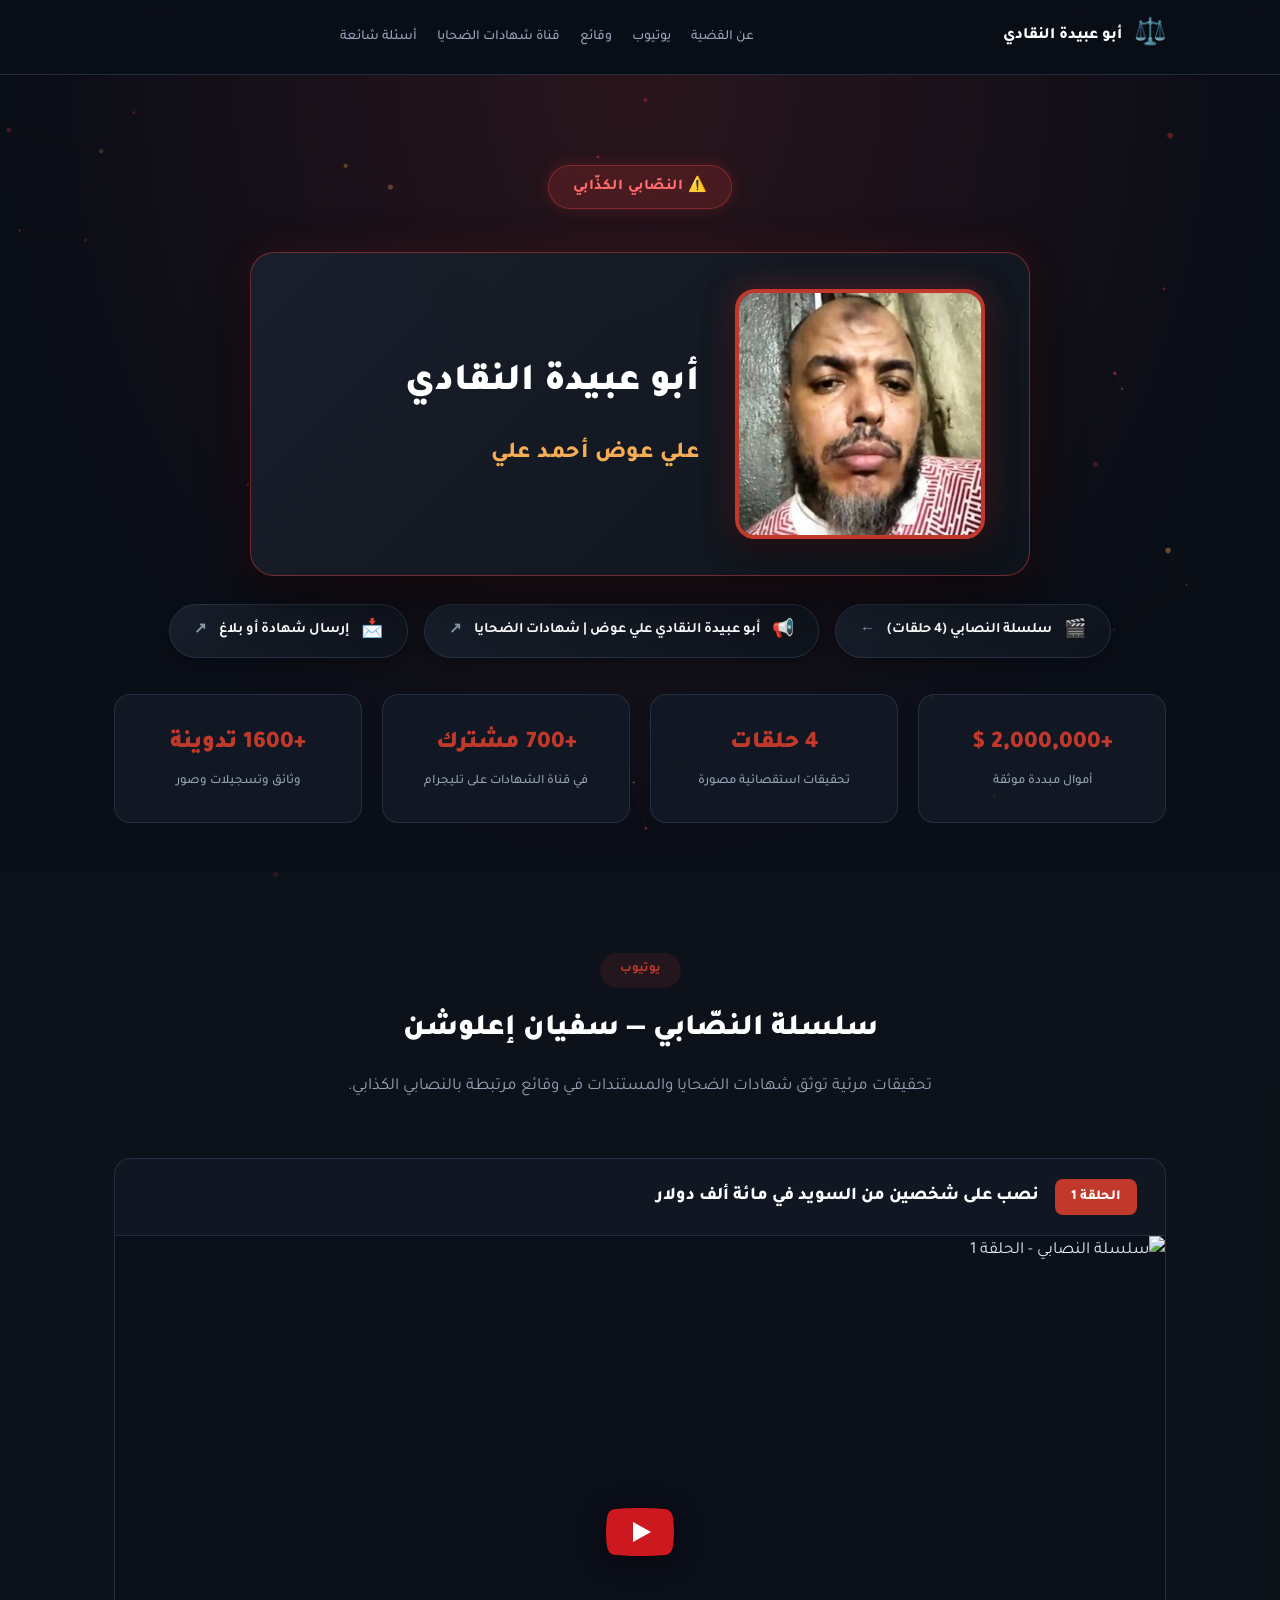
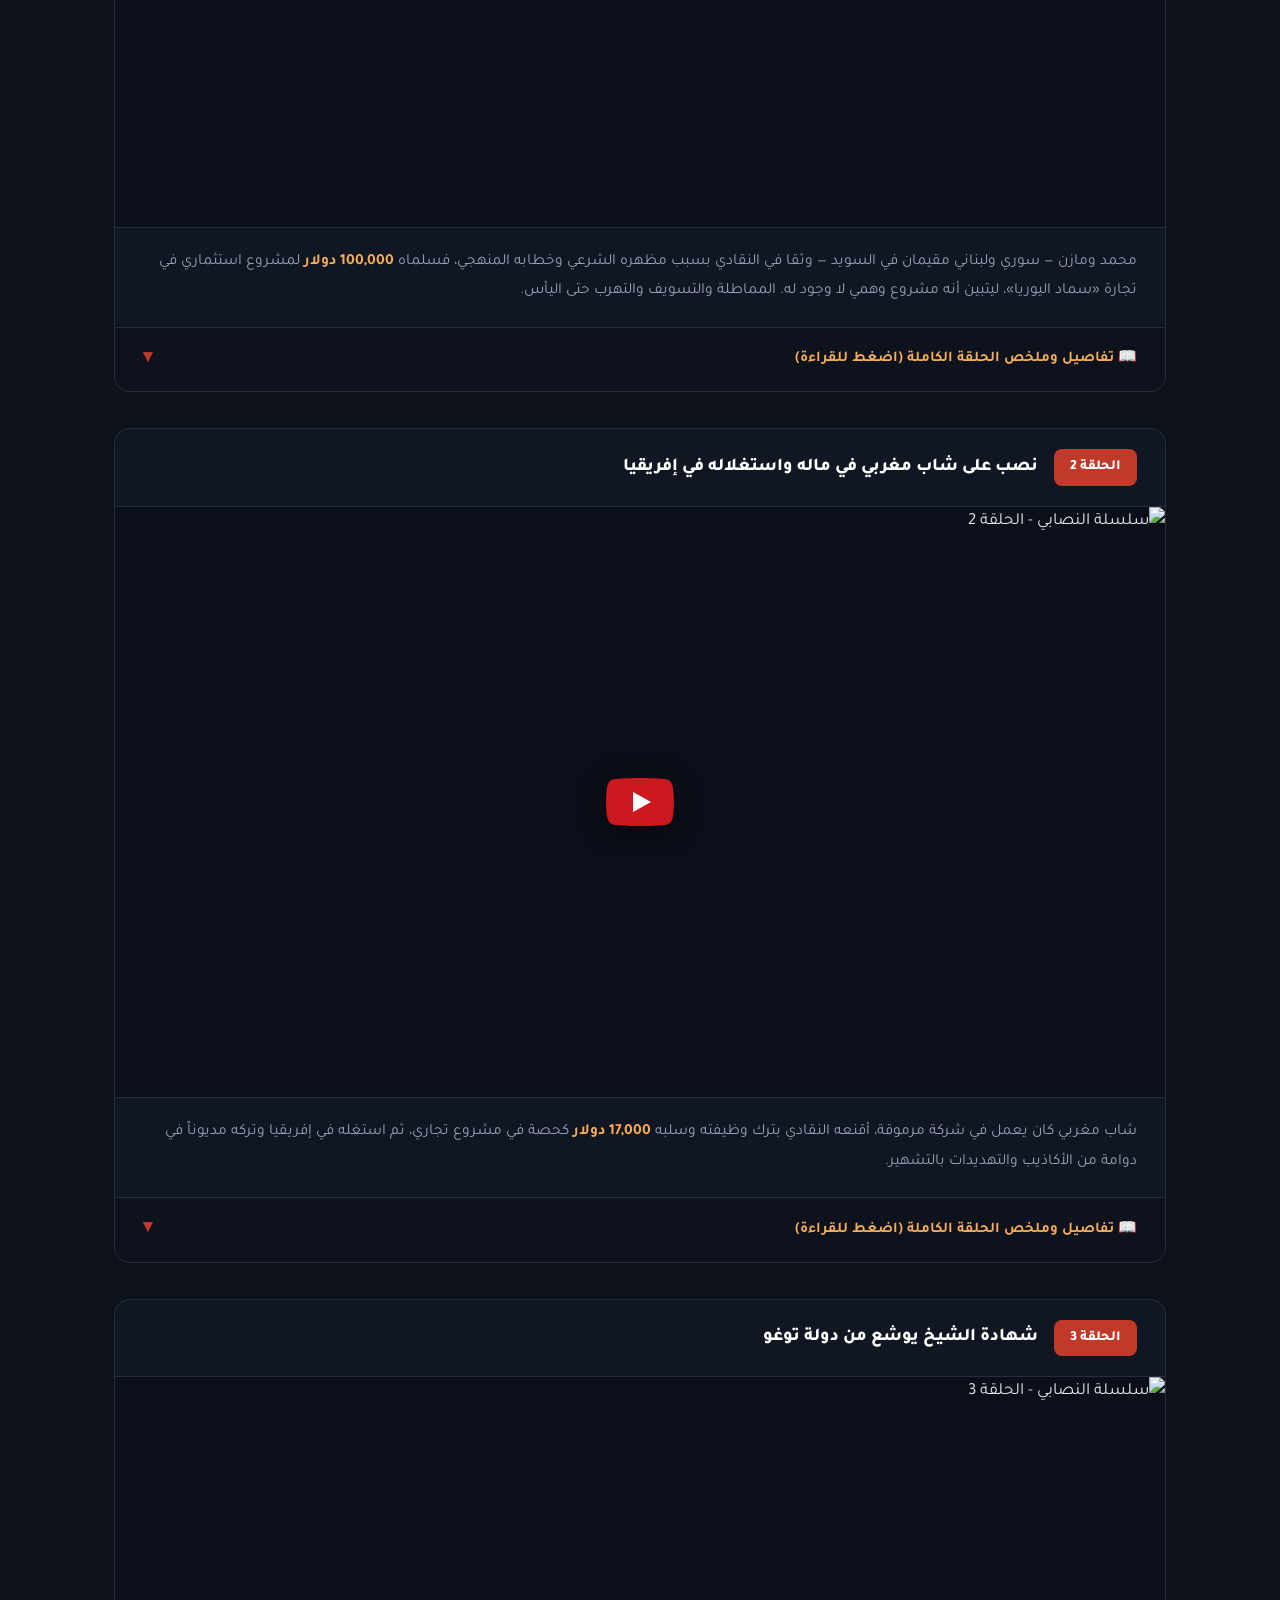
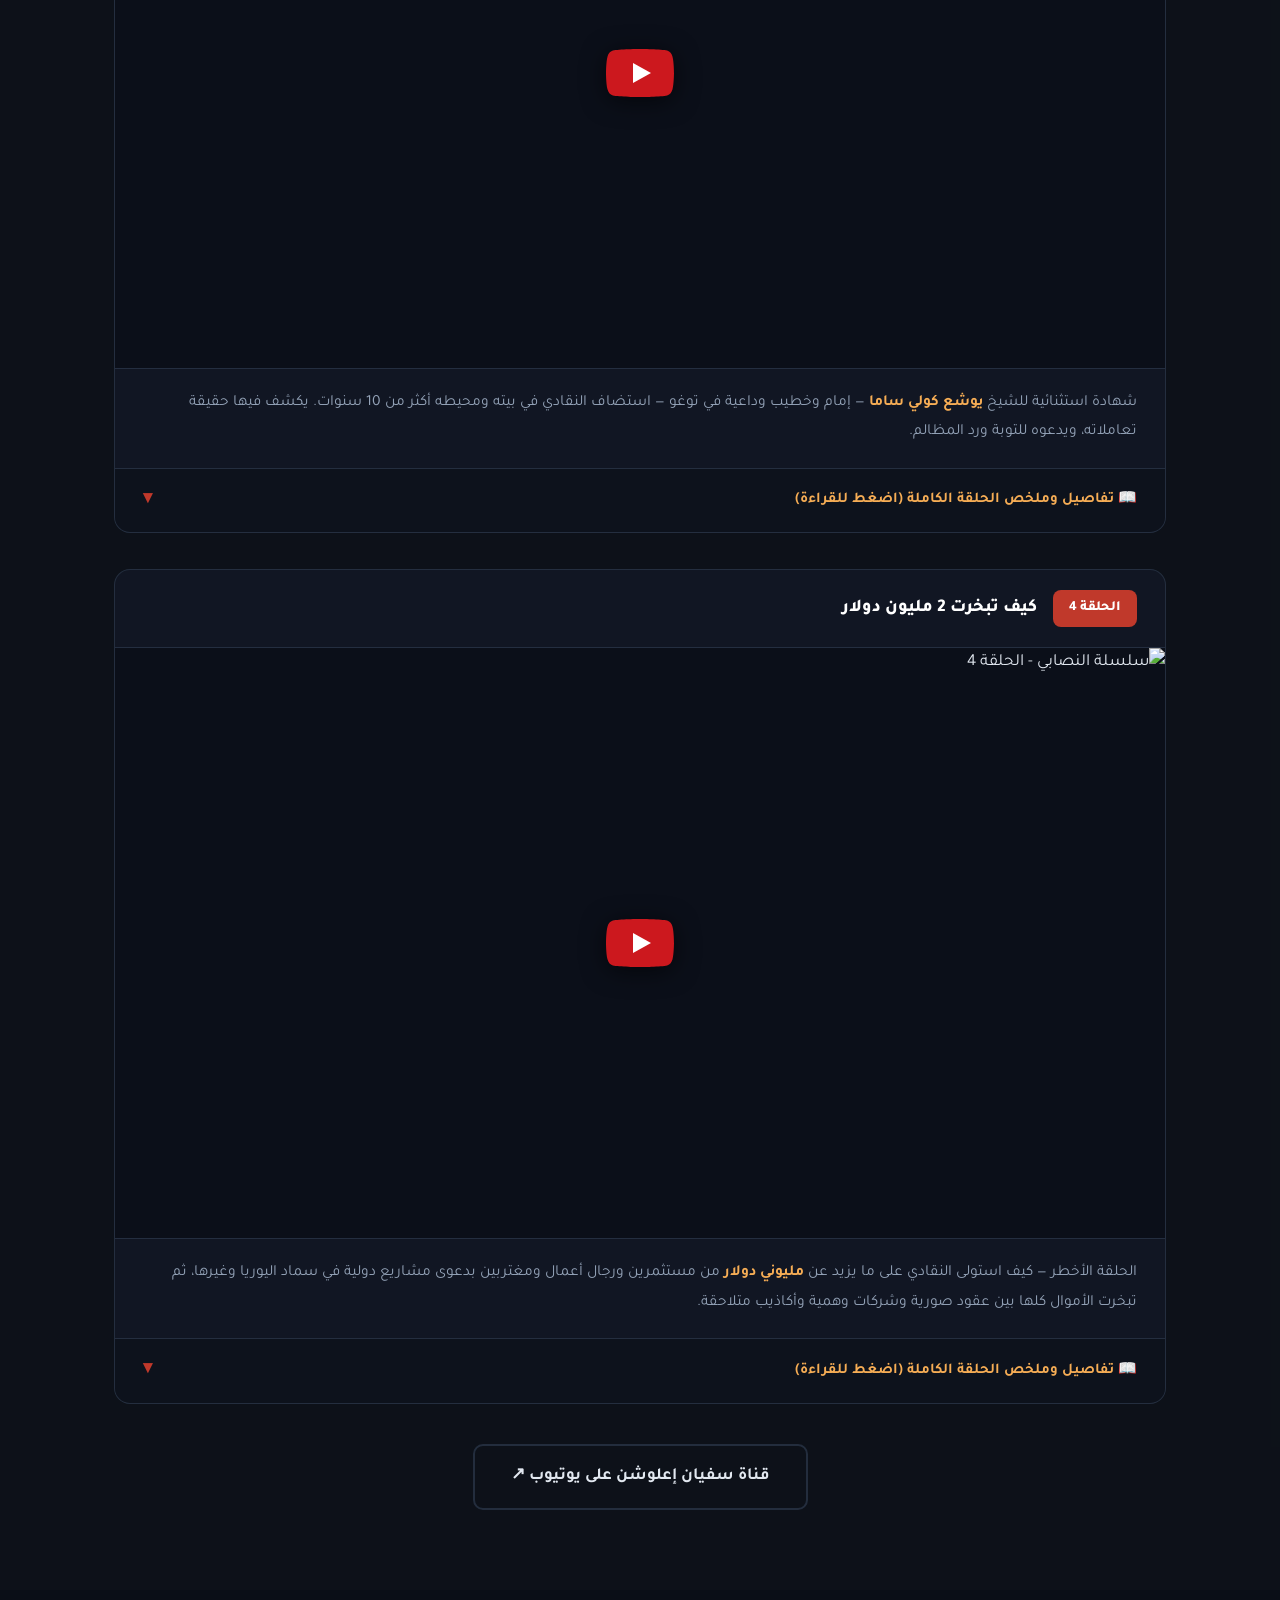
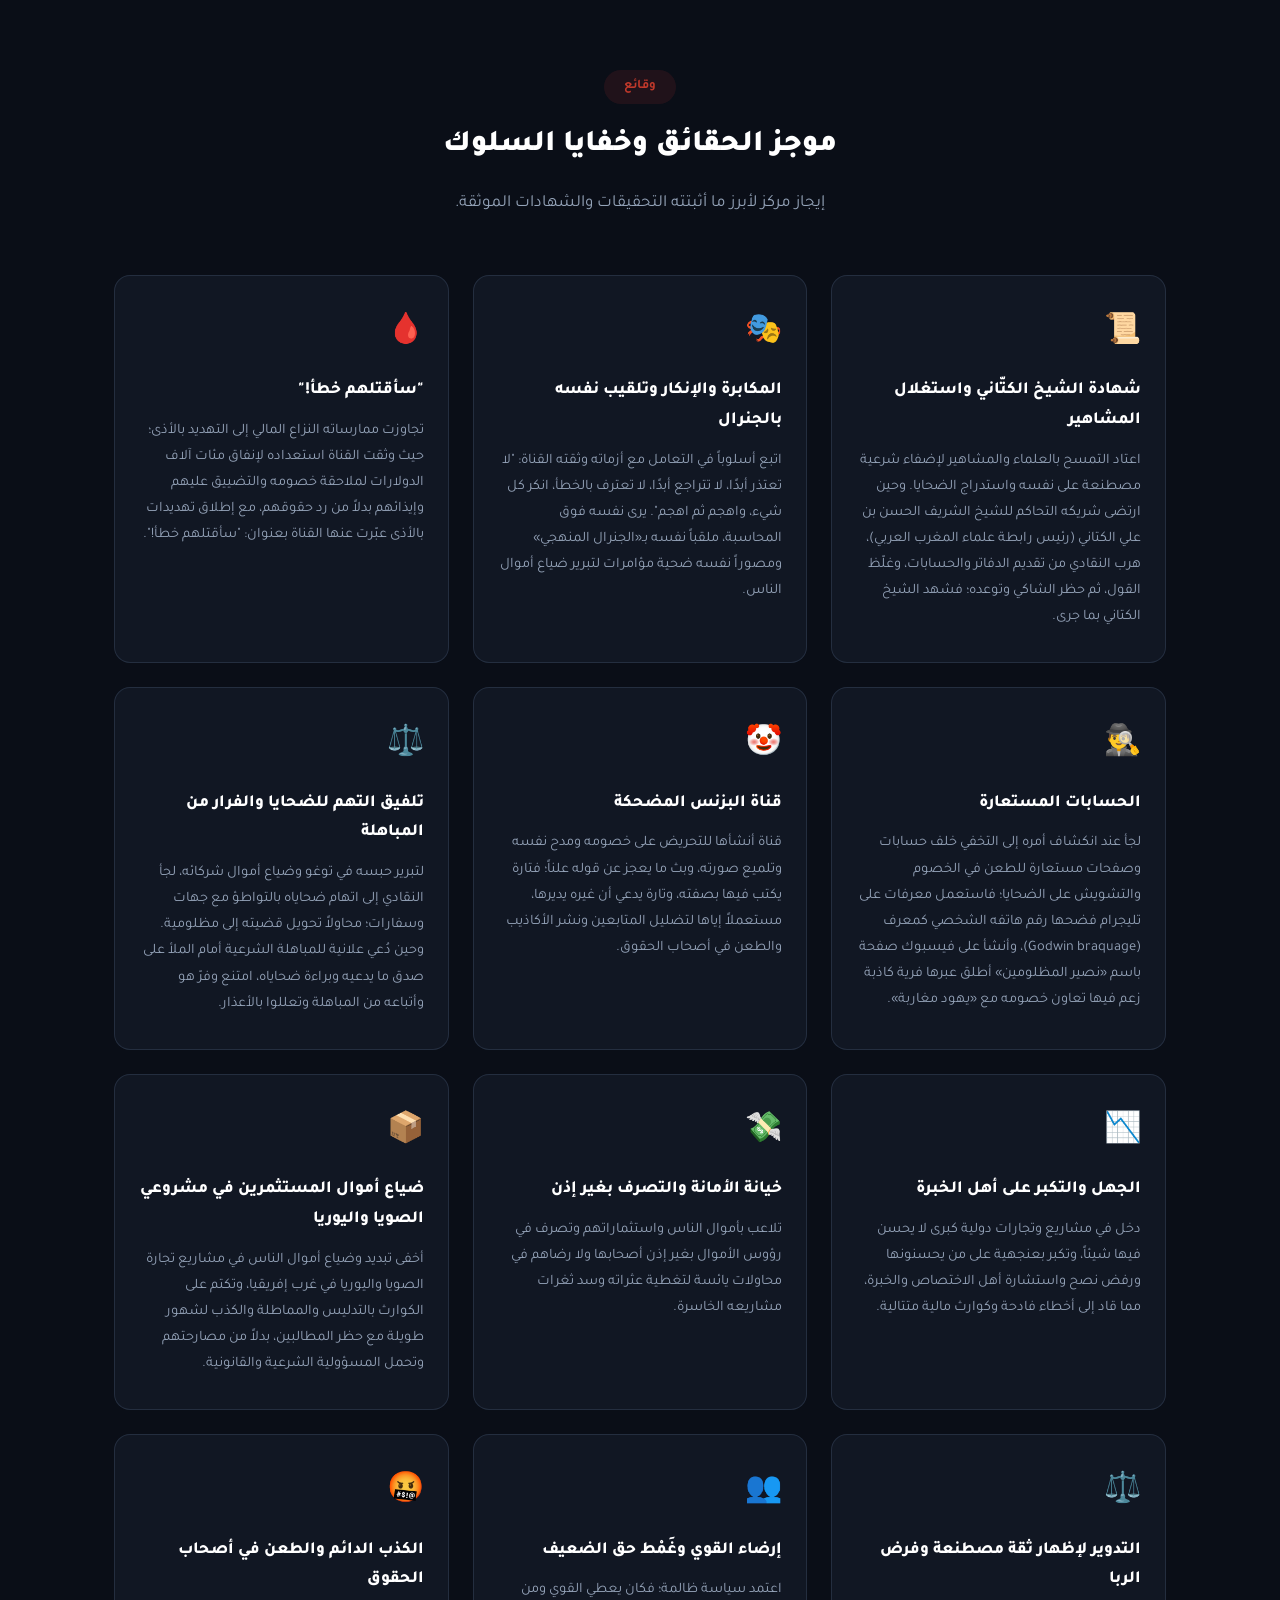
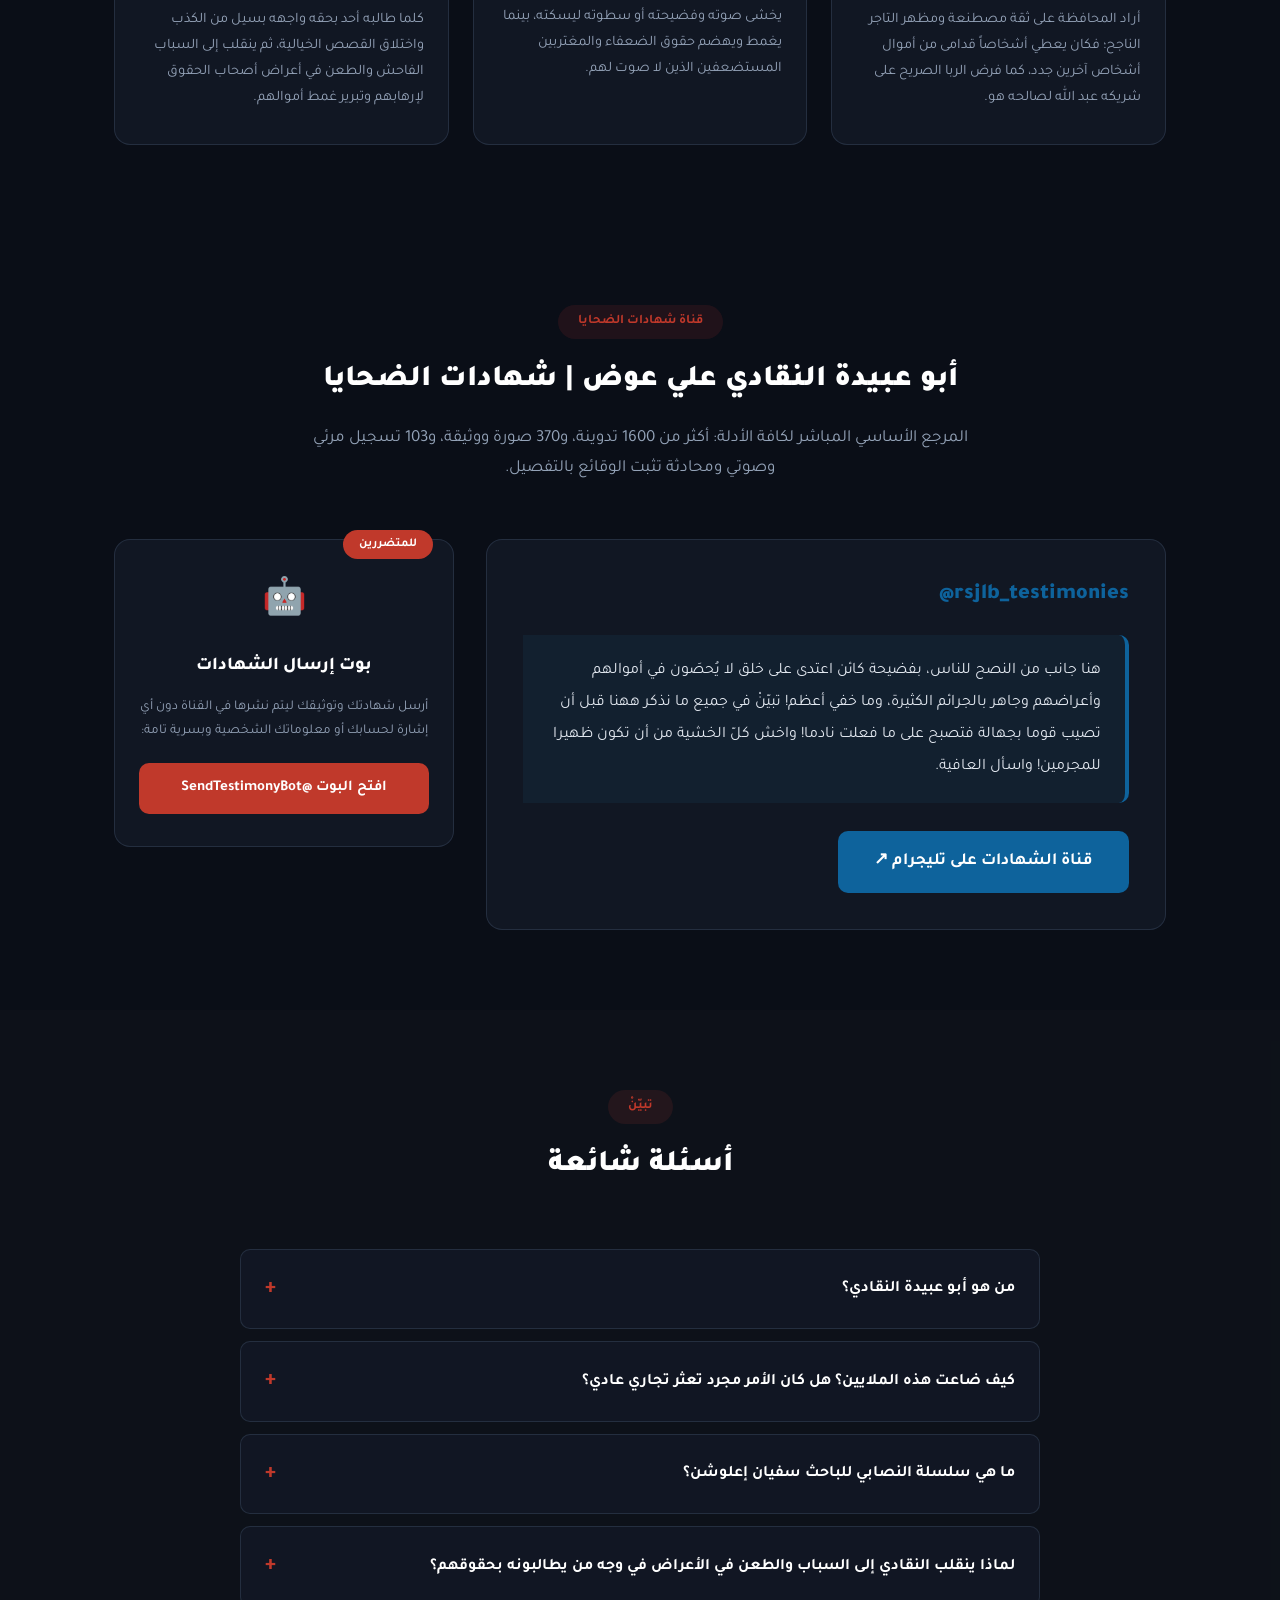
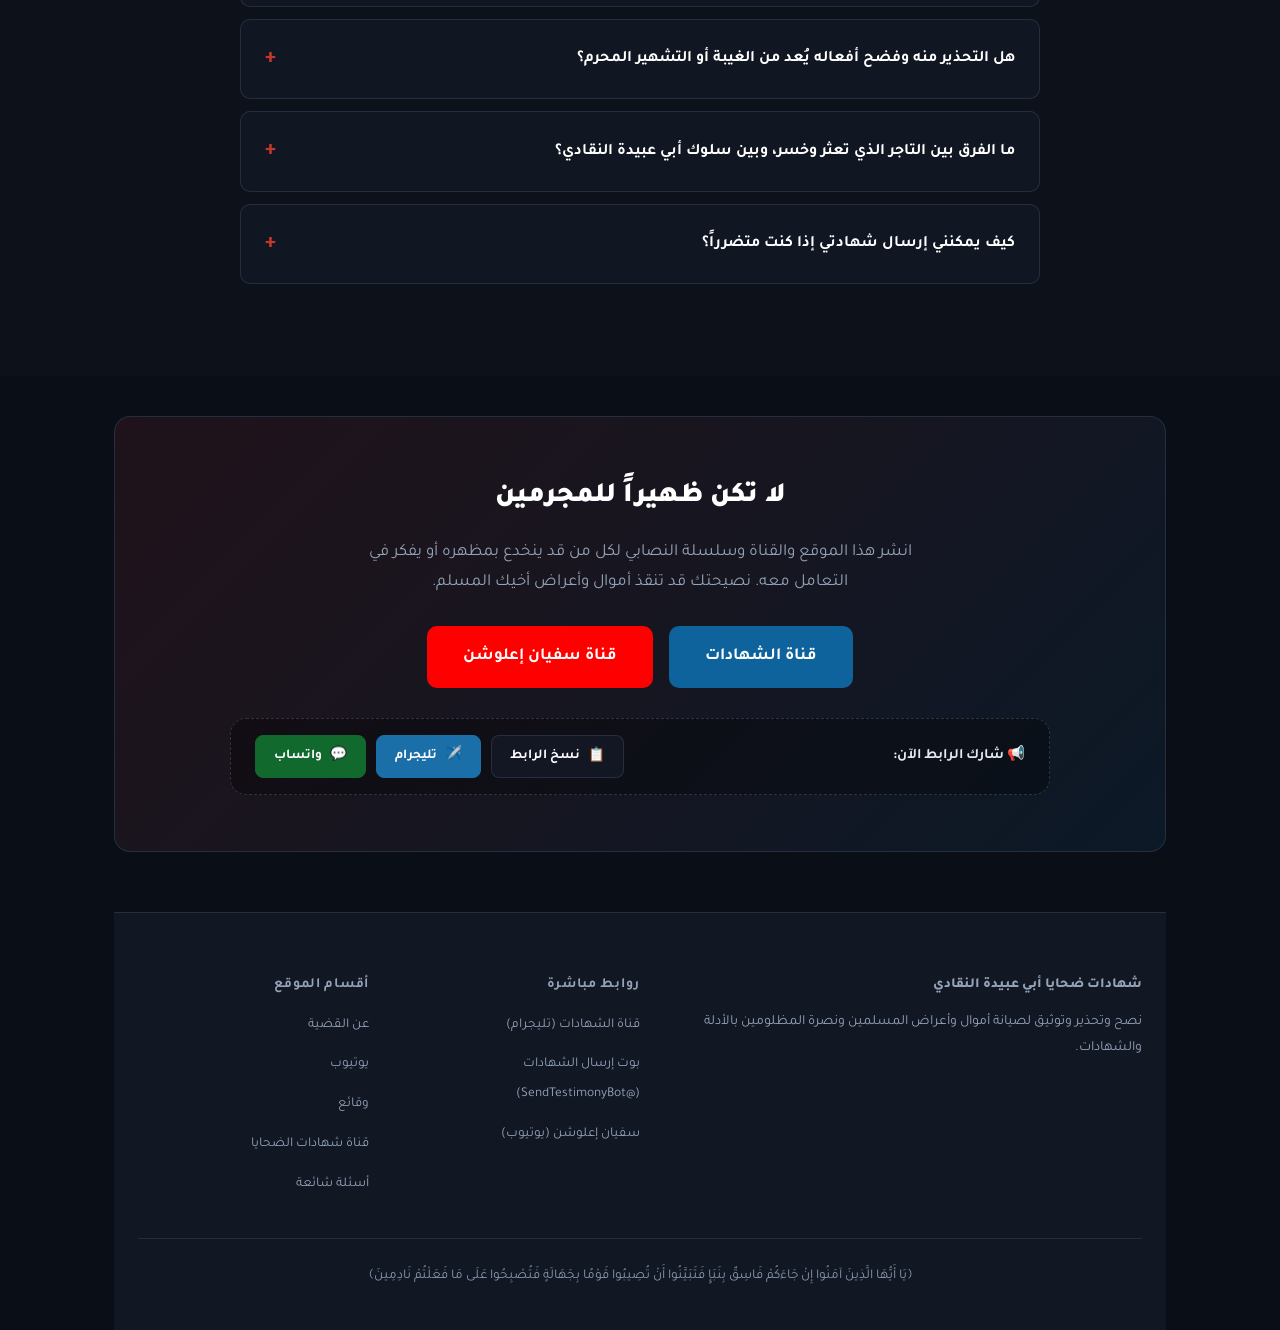
==== commit e3297ed4: "perf: defer canvas initialization to interaction or 4s to achieve zero TBT" ====
--- a/index.html
+++ b/index.html
@@ -913,11 +913,14 @@
         animate();
       }
       }; // end initCanvas
-      if ('requestIdleCallback' in window) {
-        requestIdleCallback(initCanvas, { timeout: 2000 });
-      } else {
-        setTimeout(initCanvas, 200);
-      }
+      let canvasStarted = false;
+      const startCanvas = () => {
+        if (canvasStarted) return;
+        canvasStarted = true;
+        initCanvas();
+      };
+      ['mousemove', 'touchstart', 'scroll'].forEach(e => window.addEventListener(e, startCanvas, { once: true, passive: true }));
+      setTimeout(startCanvas, 4000);
     });
   </script>
 
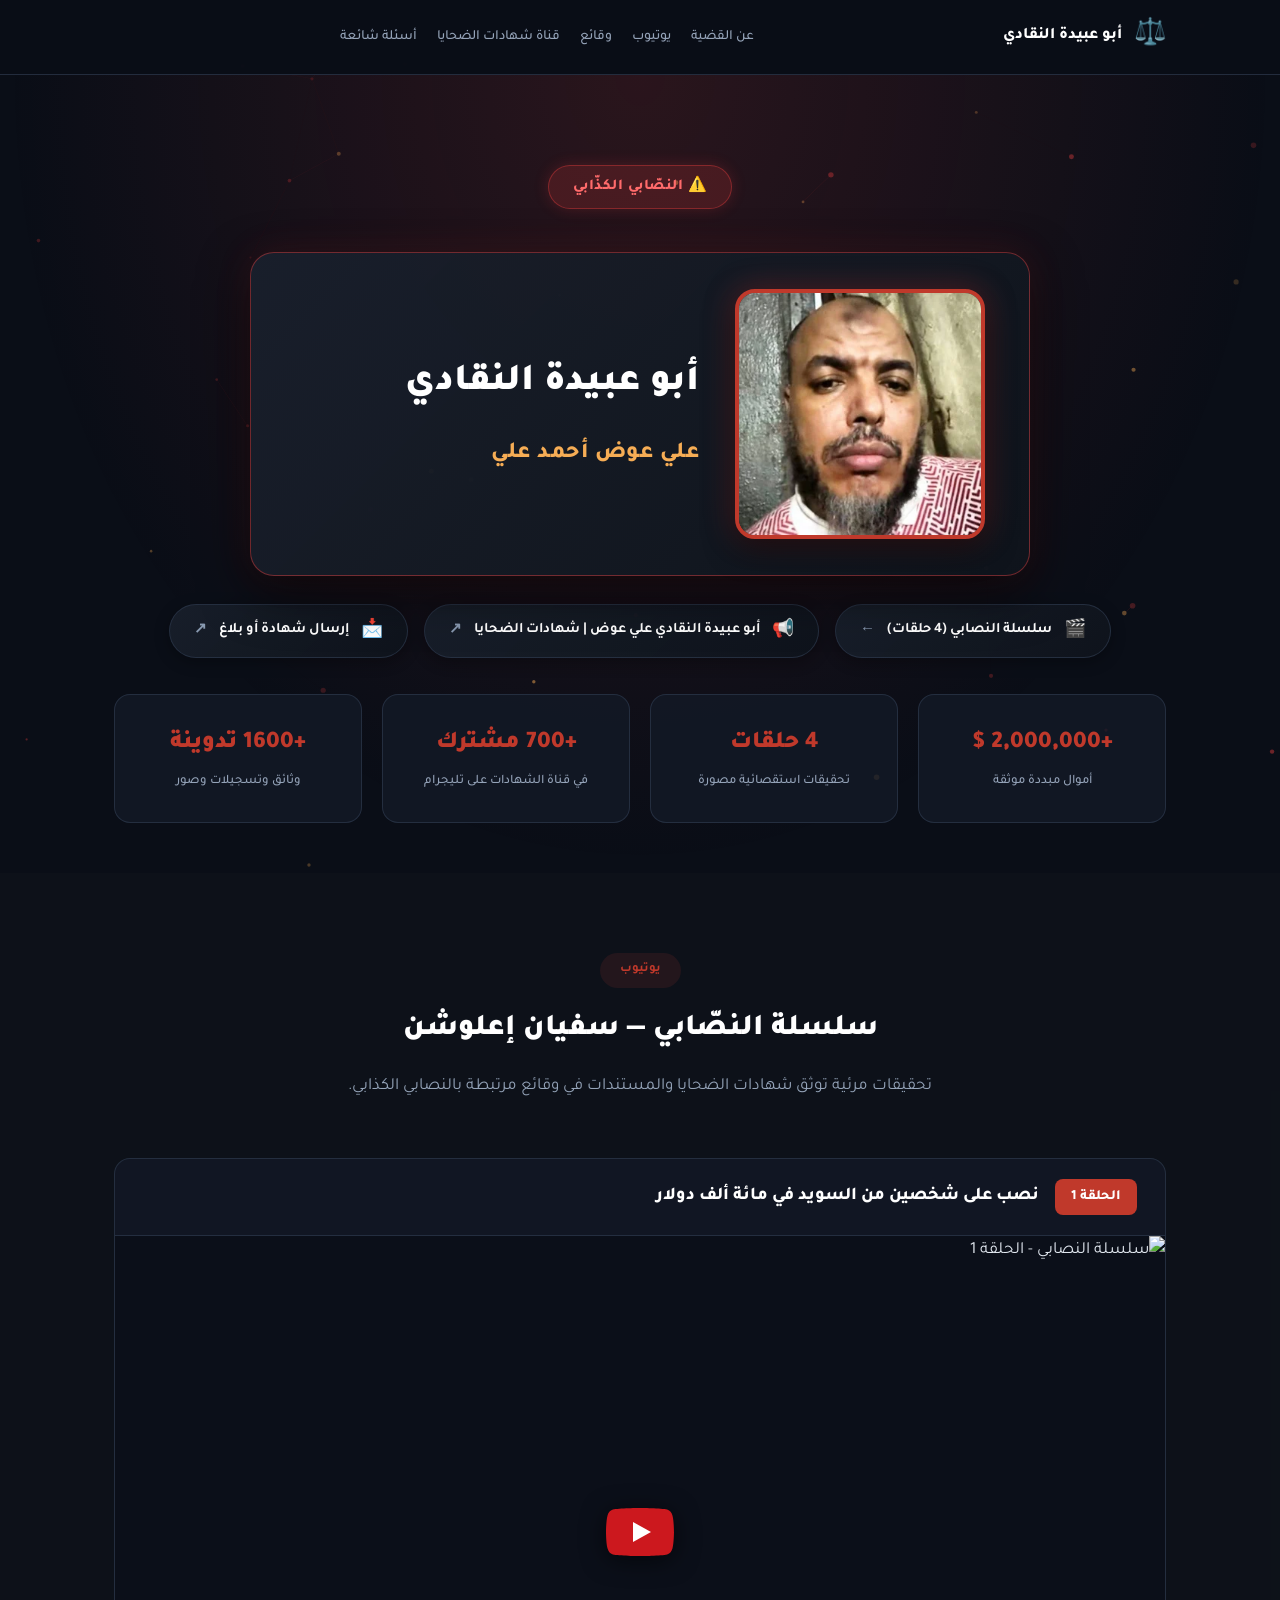
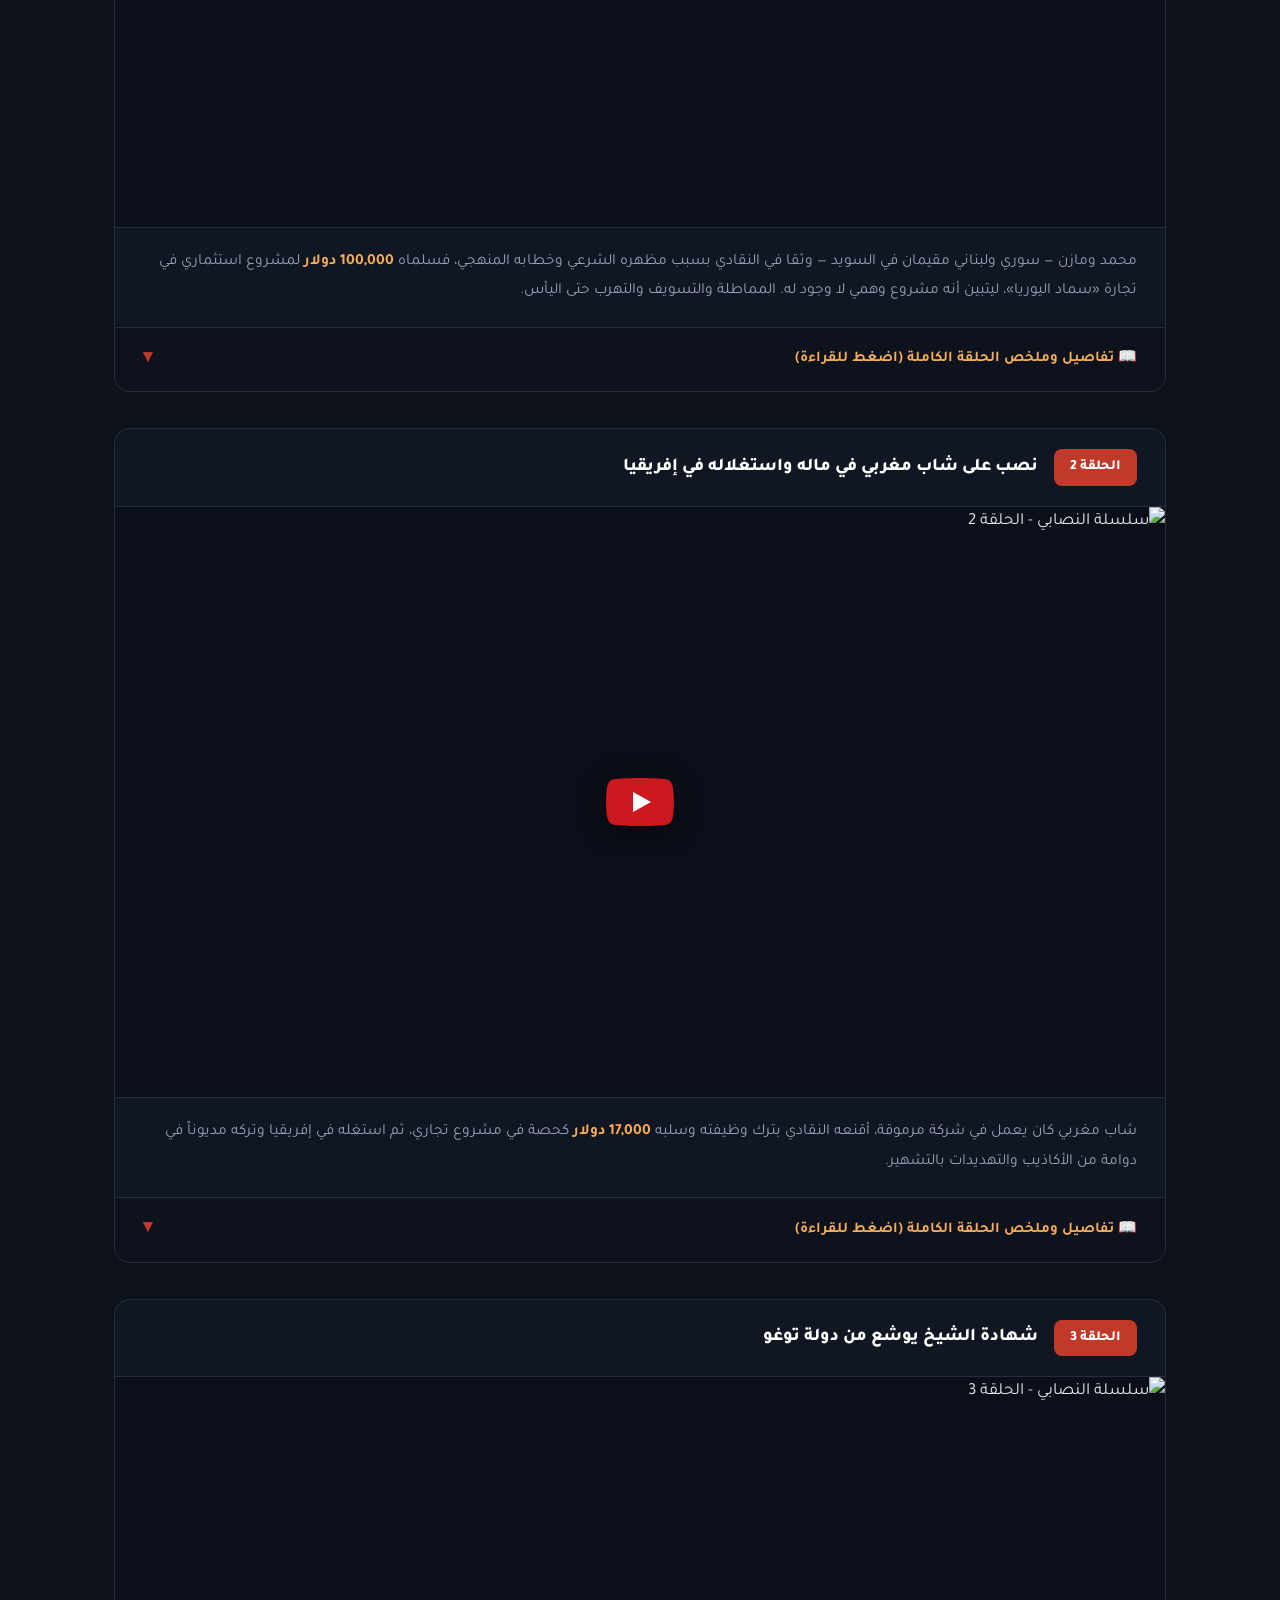
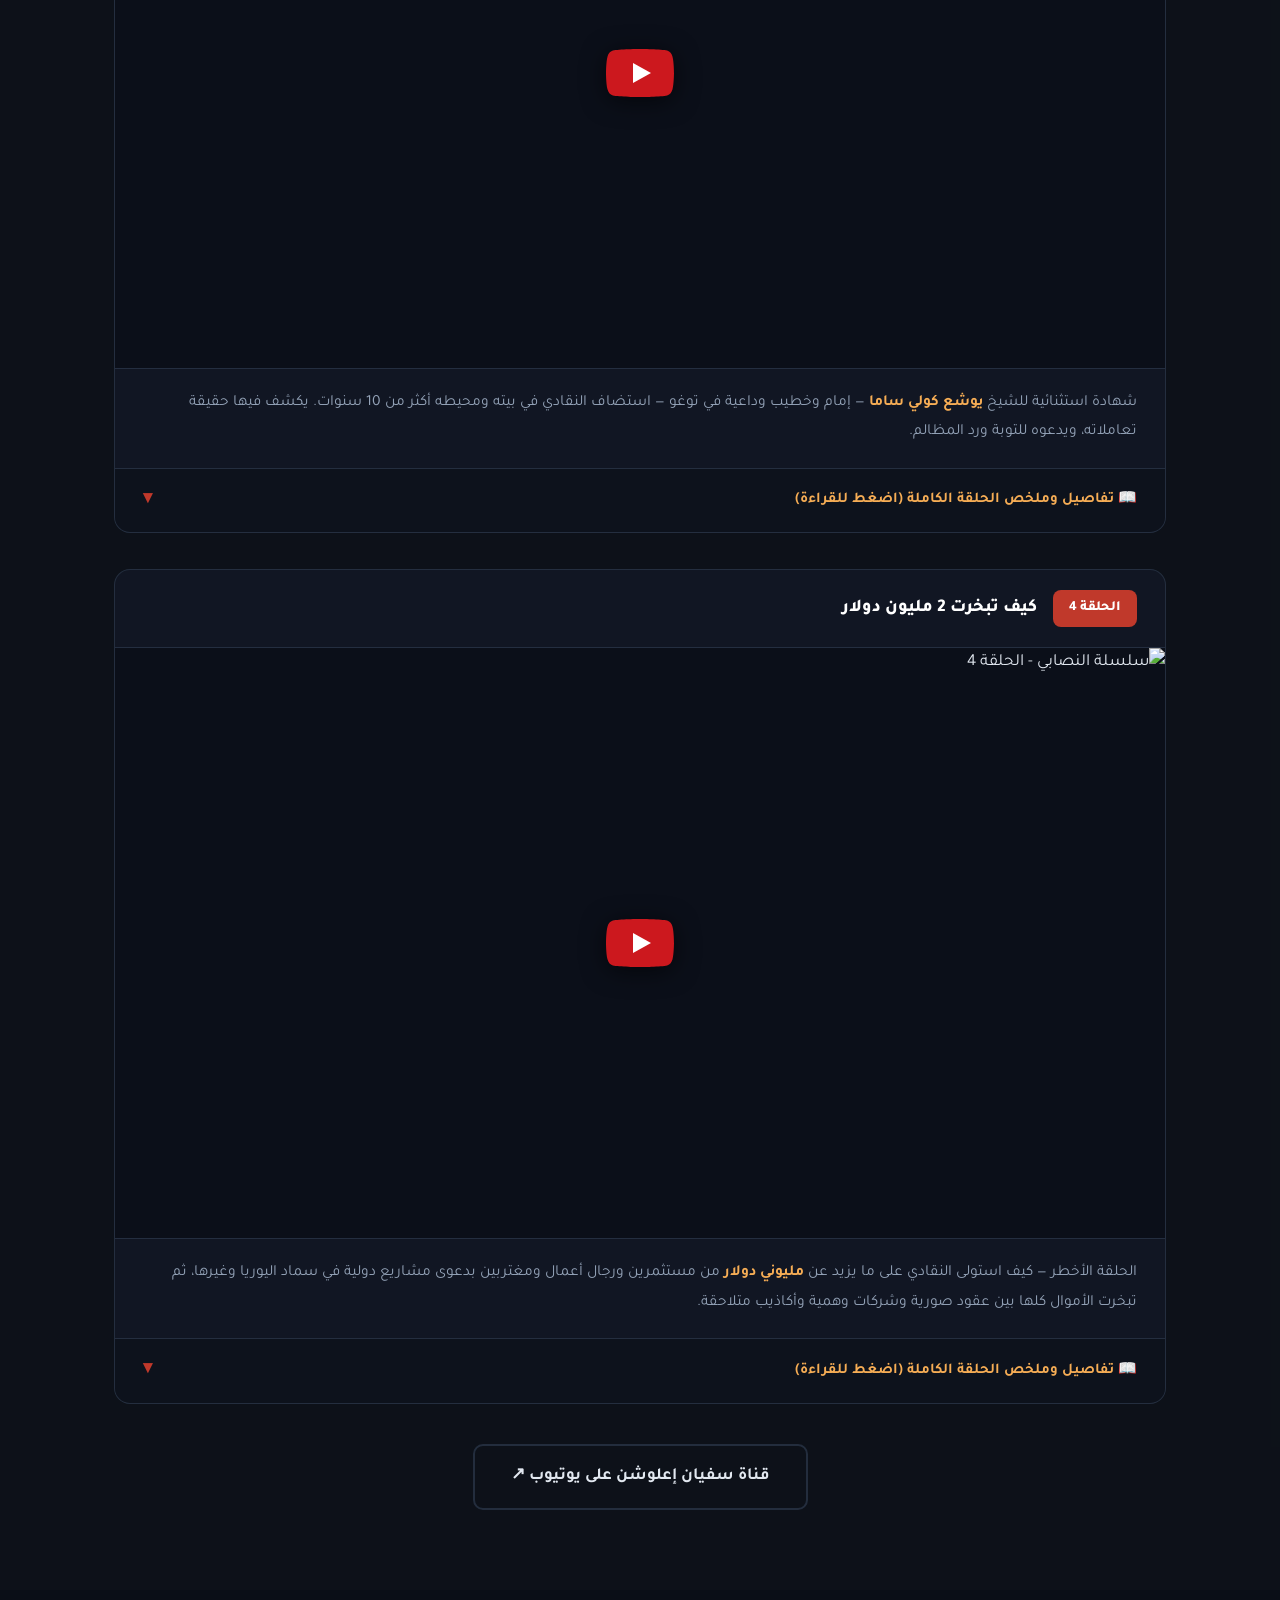
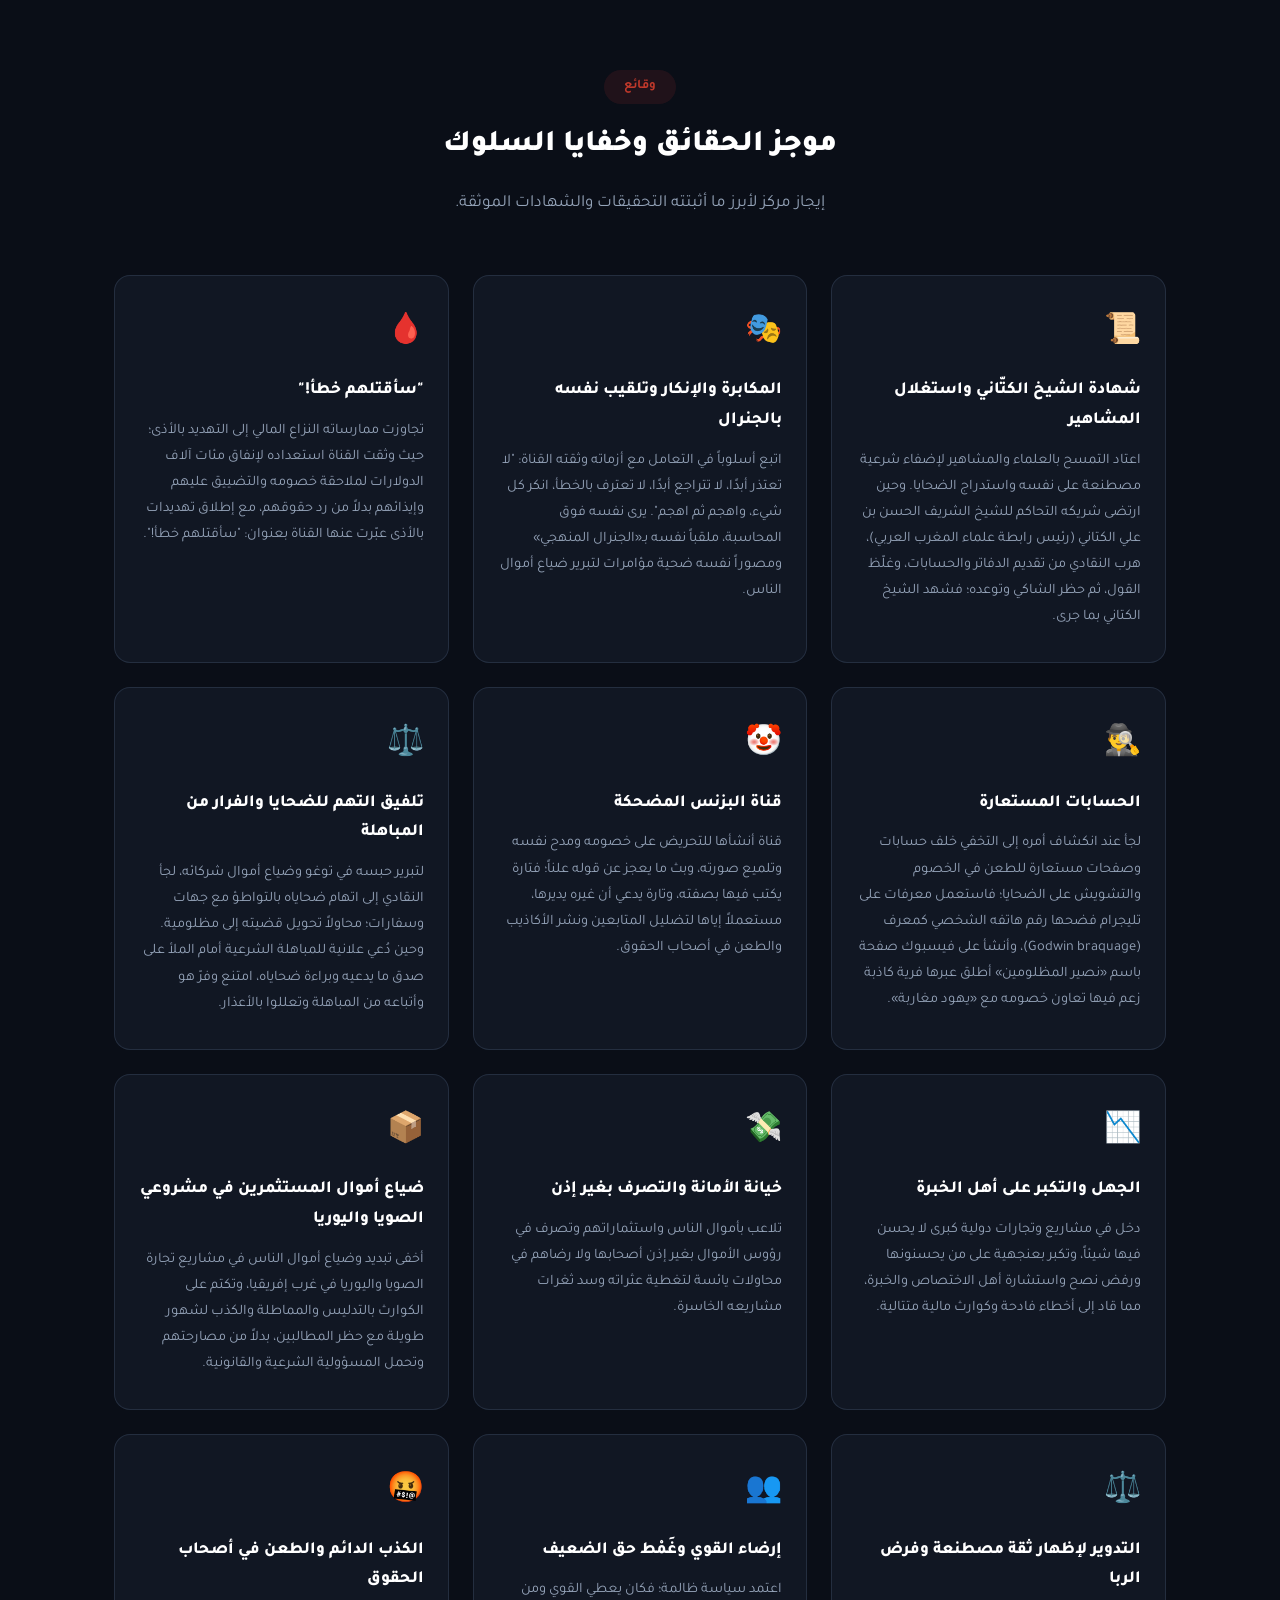
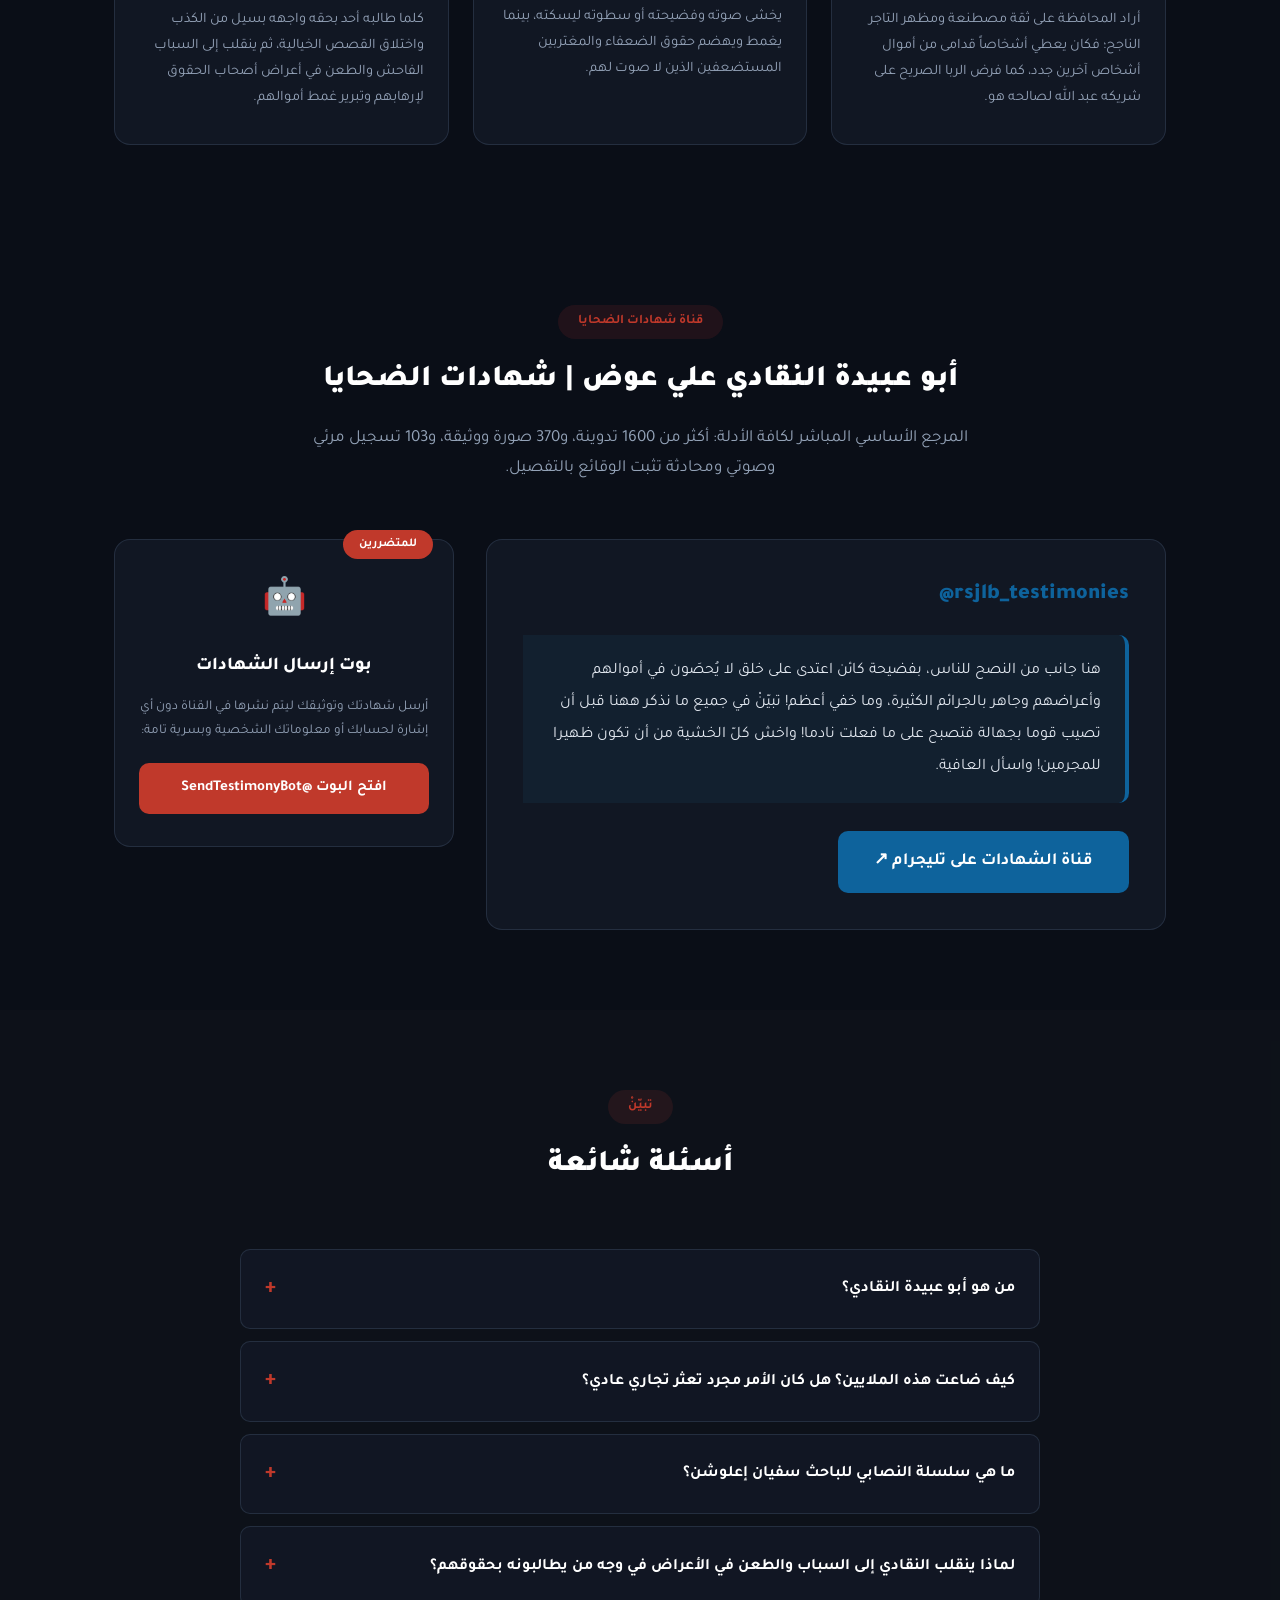
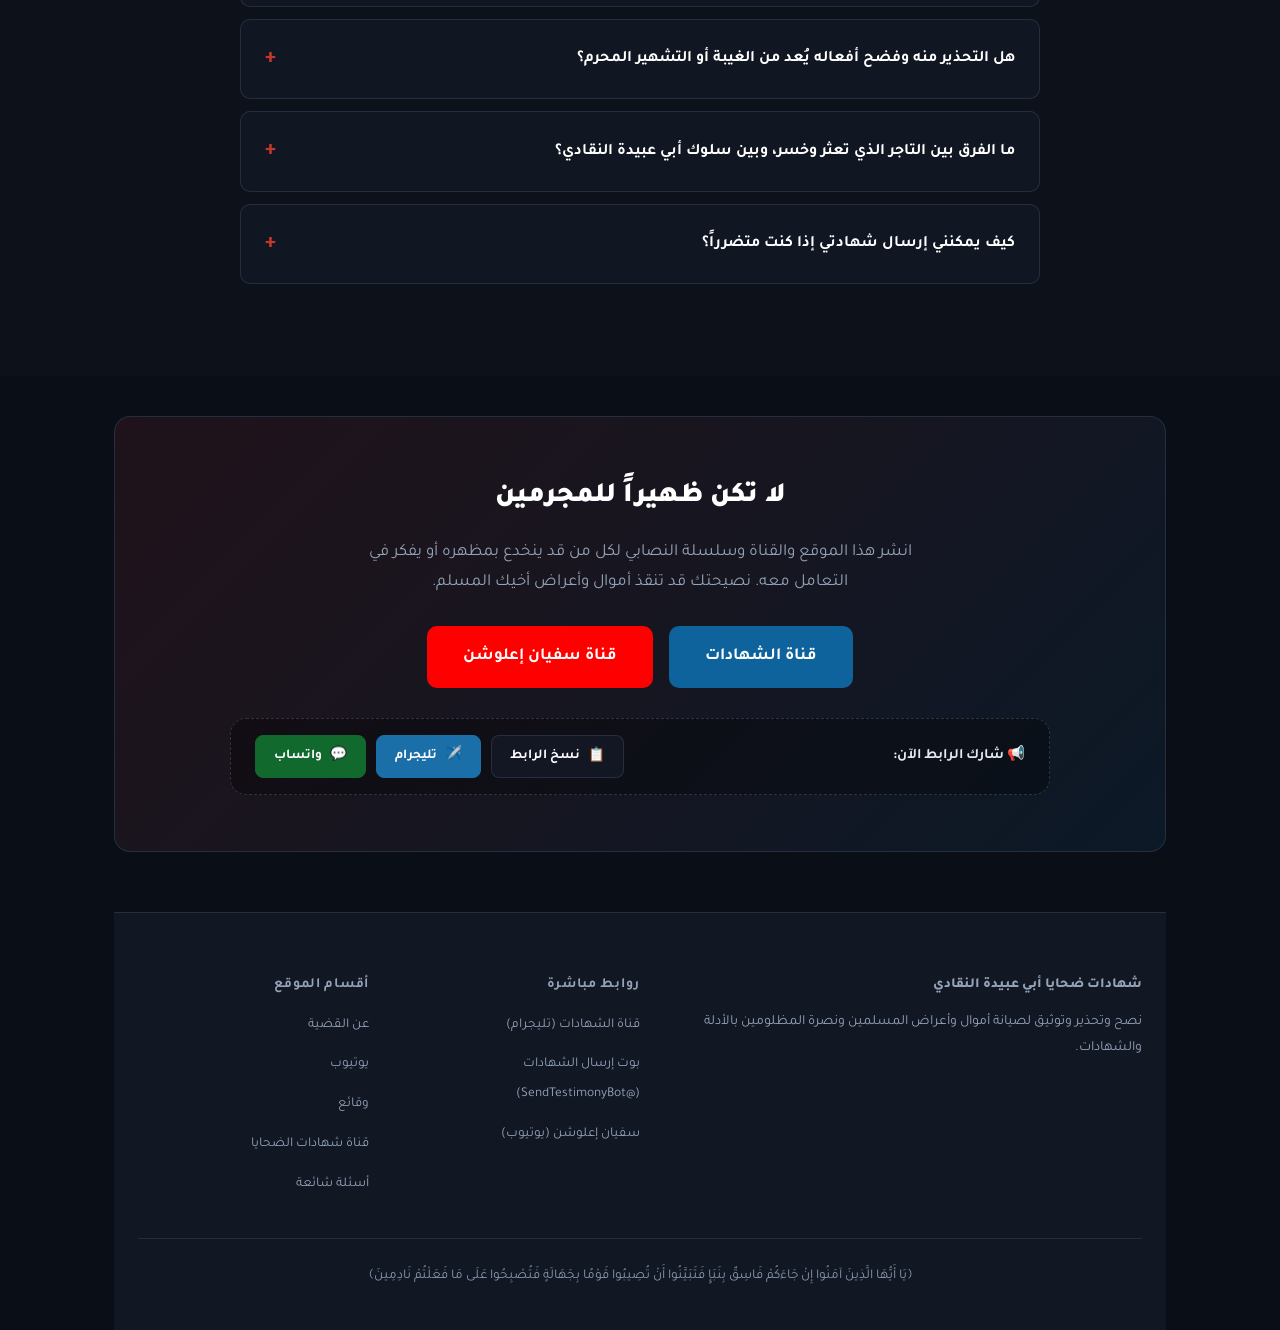
==== commit 875c8712: "perf: eliminate style recalculation spike, optimize mobile canvas loop" ====
--- a/index.html
+++ b/index.html
@@ -36,9 +36,7 @@
   <link rel="preconnect" href="https://fonts.googleapis.com">
   <link rel="preconnect" href="https://fonts.gstatic.com" crossorigin>
   <link rel="preconnect" href="https://img.youtube.com" crossorigin>
-  <link rel="preload" as="style" href="https://fonts.googleapis.com/css2?family=Tajawal:wght@400;700;800&display=swap">
-  <link rel="stylesheet" href="https://fonts.googleapis.com/css2?family=Tajawal:wght@400;700;800&display=swap" media="print" onload="this.media='all'">
-  <noscript><link rel="stylesheet" href="https://fonts.googleapis.com/css2?family=Tajawal:wght@400;700;800&display=swap"></noscript>
+  <link href="https://fonts.googleapis.com/css2?family=Tajawal:wght@400;700;800&display=swap" rel="stylesheet">
   <style>:root{--primary:#c0392b;--primary-dark:#a93226;--accent:#f6ad55;--bg-deep:#0a0e17;--bg-card:rgba(19,25,38,0.85);--bg-card-hover:rgba(26,34,53,0.95);--surface:#1e293b;--text:#e2e8f0;--text-muted:#94a3b8;--text-dim:#8899b0;--border:rgba(42,53,72,0.8);--telegram-color:#0e639c;--telegram-dark:#0a4d7a;--youtube-color:#FF0000;--radius:16px;--radius-sm:10px;}*,*::before,*::after{box-sizing:border-box;margin:0;padding:0;}html{scroll-behavior:smooth;font-size:62.5%;}body{font-family:'Tajawal','Segoe UI',sans-serif;font-size:1.7rem;line-height:1.75;color:var(--text);background:var(--bg-deep);direction:rtl;min-height:100vh;-webkit-font-smoothing:antialiased;position:relative;}#bgCanvas{position:fixed;top:0;left:0;width:100vw;height:100vh;z-index:0;pointer-events:none;}header,section,footer{position:relative;z-index:1;}a{color:inherit;text-decoration:none;}ul{list-style:none;}img{max-width:100%;}.container{max-width:1100px;margin:0 auto;padding:0 24px;}.btn{display:inline-flex;align-items:center;justify-content:center;gap:8px;padding:12px 28px;border-radius:var(--radius-sm);font-family:inherit;font-weight:700;font-size:1.5rem;cursor:pointer;border:none;transition:all 0.2s;white-space:nowrap;}.btn-lg{padding:16px 36px;font-size:1.7rem;}.btn-primary{background:var(--primary);color:#fff;}.btn-primary:hover{background:var(--primary-dark);transform:translateY(-2px);}.btn-telegram{background:var(--telegram-color);color:#fff;}.btn-telegram:hover{background:var(--telegram-dark);transform:translateY(-2px);}.btn-youtube{background:var(--youtube-color);color:#fff;}.btn-youtube:hover{background:#cc0000;transform:translateY(-2px);}.btn-outline{background:transparent;color:var(--text);border:2px solid var(--border);}.btn-outline:hover{border-color:var(--text-muted);background:rgba(255,255,255,0.05);}.site-header{position:sticky;top:0;z-index:100;background:rgba(10,14,23,0.92);backdrop-filter:blur(16px);-webkit-backdrop-filter:blur(16px);border-bottom:1px solid var(--border);padding:14px 0;}.nav-wrap{display:flex;align-items:center;gap:24px;flex-wrap:wrap;}.logo-area{display:flex;align-items:center;gap:12px;flex-shrink:0;}.logo-icon{font-size:2.6rem;}.logo-text h1{font-size:1.6rem;font-weight:800;line-height:1.3;color:#fff;}.logo-text span{font-size:1.2rem;color:var(--text-muted);}.main-nav{flex:1;}.main-nav ul{display:flex;gap:20px;justify-content:center;flex-wrap:wrap;}.main-nav a{font-size:1.4rem;font-weight:500;color:var(--text-muted);transition:color 0.2s;}.main-nav a:hover{color:#fff;}.nav-actions .btn{font-size:1.3rem;padding:10px 20px;}.hero{padding:90px 0 50px;text-align:center;position:relative;background:radial-gradient(ellipse at center top,rgba(229,62,62,0.15) 0%,transparent 70%);}.hero .container{position:relative;z-index:2;}.hero-badge{display:inline-block;background:rgba(229,62,62,0.18);color:#ff6b6b;padding:8px 24px;border-radius:50px;font-weight:800;font-size:1.5rem;margin-bottom:28px;border:1px solid rgba(229,62,62,0.4);letter-spacing:0.5px;box-shadow:0 0 15px rgba(229,62,62,0.2);}.hero h2{font-size:3.8rem;font-weight:900;line-height:1.4;margin-bottom:28px;color:#fff;}.hero .highlight{color:var(--primary);}.hero .lead{font-size:1.9rem;line-height:2;color:var(--text-muted);max-width:800px;margin:0 auto 32px;background:var(--bg-card);padding:24px 32px;border-radius:var(--radius);border-right:4px solid var(--primary);text-align:right;}.target-profile-card{display:flex;align-items:center;justify-content:center;gap:36px;background:linear-gradient(135deg,rgba(26,32,44,0.95),rgba(15,20,28,0.98));border:1px solid rgba(229,62,62,0.45);border-radius:24px;padding:36px 44px;margin:15px auto 28px;text-align:right;max-width:780px;box-shadow:0 16px 50px rgba(0,0,0,0.6),0 0 35px rgba(229,62,62,0.15);position:relative;}.target-avatar-wrap{position:relative;flex-shrink:0;}.target-avatar{width:250px;height:250px;border-radius:20px;border:4px solid var(--primary);object-fit:cover;box-shadow:0 10px 30px rgba(0,0,0,0.6),0 0 30px rgba(229,62,62,0.35);display:block;}.target-info{flex:1;}.target-title{font-size:3.4rem;font-weight:900;color:#fff;margin-bottom:12px;line-height:1.2;}.target-real-name{font-size:2.3rem;font-weight:800;color:var(--accent);letter-spacing:0.5px;line-height:1.3;}.share-box{background:rgba(26,32,44,0.65);border:1px dashed rgba(255,255,255,0.22);border-radius:var(--radius);padding:16px 24px;margin:0 auto 40px;max-width:820px;display:flex;align-items:center;justify-content:space-between;gap:16px;flex-wrap:wrap;}.share-label{font-size:1.45rem;font-weight:700;color:var(--text-main);}.share-buttons{display:flex;gap:10px;flex-wrap:wrap;}.btn-share{display:inline-flex;align-items:center;gap:8px;padding:9px 18px;border-radius:8px;font-size:1.35rem;font-weight:700;cursor:pointer;border:1px solid var(--border);background:var(--bg-card);color:#fff;transition:all 0.2s ease;text-decoration:none;font-family:inherit;}.btn-share:hover{transform:translateY(-2px);border-color:#fff;}.btn-share-tg{background:#1a6fa8;border-color:#1a6fa8;color:#fff;}.btn-share-tg:hover{background:#155d8e;border-color:#155d8e;}.btn-share-wa{background:#11692e;border-color:#11692e;color:#fff;}.btn-share-wa:hover{background:#0d5424;border-color:#0d5424;}.hero-links-bar{display:flex;gap:16px;justify-content:center;flex-wrap:wrap;margin:0 auto 36px;max-width:950px;}.link-chip{display:inline-flex;align-items:center;gap:12px;background:linear-gradient(135deg,rgba(26,32,44,0.9),rgba(15,20,28,0.95));border:1px solid var(--border);border-radius:50px;padding:13px 24px;text-decoration:none;color:#fff;font-size:1.45rem;font-weight:700;transition:all 0.25s ease;box-shadow:0 4px 15px rgba(0,0,0,0.3);}.link-chip .chip-icon{font-size:1.8rem;line-height:1;}.link-chip .chip-text{flex:1;}.link-chip .chip-arrow{font-size:1.5rem;color:var(--text-dim);transition:transform 0.2s ease,color 0.2s ease;}.link-chip:hover{transform:translateY(-3px);}.link-chip:hover .chip-arrow{color:#fff;}.link-chip.chip-yt:hover{border-color:var(--primary);background:rgba(229,62,62,0.15);box-shadow:0 8px 25px rgba(229,62,62,0.25);}.link-chip.chip-tg:hover{border-color:var(--telegram-color);background:rgba(34,158,217,0.15);box-shadow:0 8px 25px rgba(34,158,217,0.25);}.link-chip.chip-bot:hover{border-color:var(--accent);background:rgba(214,158,46,0.15);box-shadow:0 8px 25px rgba(214,158,46,0.25);}.stats-bar{display:grid;grid-template-columns:repeat(4,1fr);gap:20px;margin-top:20px;}.stat-item{background:var(--bg-card);border:1px solid var(--border);border-radius:var(--radius);padding:28px 16px;transition:border-color 0.2s;}.stat-item:hover{border-color:var(--primary);}.stat-item h3{font-size:2.4rem;font-weight:900;color:var(--primary);margin-bottom:6px;}.stat-item p{font-size:1.3rem;color:var(--text-muted);font-weight:500;}section{padding:80px 0;}.section-header{text-align:center;margin-bottom:56px;}.section-tag{display:inline-block;background:rgba(229,62,62,0.1);color:var(--primary);padding:6px 20px;border-radius:50px;font-size:1.3rem;font-weight:700;margin-bottom:16px;}.section-header h2{font-size:3rem;font-weight:900;color:#fff;margin-bottom:16px;}.section-header p{font-size:1.7rem;color:var(--text-muted);max-width:700px;margin:0 auto;}.video-section{background:var(--bg-card);border:1px solid var(--border);border-radius:var(--radius);overflow:hidden;margin-bottom:36px;transition:border-color 0.3s,box-shadow 0.3s;}.video-section:hover{border-color:var(--primary);box-shadow:0 8px 40px rgba(229,62,62,0.08);}.video-header{display:flex;align-items:center;gap:16px;padding:20px 28px;border-bottom:1px solid var(--border);}.ep-num{background:var(--primary);color:#fff;padding:6px 16px;border-radius:8px;font-weight:800;font-size:1.4rem;white-space:nowrap;}.video-header h3{font-size:1.8rem;font-weight:800;color:#fff;line-height:1.4;}.video-wrapper{position:relative;padding-top:56.25%;background:#0b0f19;cursor:pointer;overflow:hidden;}.video-wrapper iframe,.video-wrapper .yt-thumb{position:absolute;top:0;left:0;width:100%;height:100%;object-fit:cover;border:none;}.yt-play-btn{position:absolute;top:50%;left:50%;transform:translate(-50%,-50%);background:none;border:none;cursor:pointer;z-index:2;transition:transform 0.2s cubic-bezier(0,0,0.2,1);padding:0;}.yt-play-btn svg{display:block;filter:drop-shadow(0 4px 12px rgba(0,0,0,0.6));}.yt-play-bg{fill:#cc181e;transition:fill 0.2s;}.video-wrapper:hover .yt-play-btn{transform:translate(-50%,-50%) scale(1.12);}.video-wrapper:hover .yt-play-bg{fill:#ff0000;}.video-summary{padding:20px 28px;border-top:1px solid var(--border);}.video-summary p{font-size:1.55rem;color:var(--text-muted);line-height:1.9;}.video-summary strong{color:var(--accent);font-weight:700;}.ep-accordion{border-top:1px solid var(--border);background:rgba(10,14,23,0.5);transition:background 0.3s;}.ep-accordion summary{display:flex;justify-content:space-between;align-items:center;padding:16px 28px;cursor:pointer;user-select:none;font-weight:700;font-size:1.5rem;color:var(--accent);transition:background 0.2s,color 0.2s;list-style:none;}.ep-accordion summary::-webkit-details-marker{display:none;}.ep-accordion summary:hover{background:rgba(255,255,255,0.04);color:#fff;}.ep-accordion-icon{font-size:1.8rem;transition:transform 0.3s ease;color:var(--primary);}.ep-accordion[open] .ep-accordion-icon{transform:rotate(180deg);}.ep-accordion-content{padding:24px 28px 28px;border-top:1px dashed var(--border);font-size:1.5rem;line-height:2;color:var(--text);background:rgba(19,25,38,0.7);}.ep-accordion-content h4{color:#fff;font-size:1.6rem;margin:20px 0 8px;display:flex;align-items:center;gap:8px;}.ep-accordion-content h4:first-child{margin-top:0;}.ep-accordion-content ul{list-style:disc;padding-right:24px;margin-bottom:16px;}.ep-accordion-content li{margin-bottom:8px;color:var(--text-muted);}.ep-accordion-content li strong{color:var(--text);}.ep-accordion-content p{margin-bottom:12px;color:var(--text-muted);}.ep-accordion-content .highlight-box{background:rgba(229,62,62,0.08);border-right:4px solid var(--primary);padding:14px 20px;border-radius:0 var(--radius-sm) var(--radius-sm) 0;margin:16px 0;color:#fca5a5;font-size:1.45rem;line-height:1.8;}.expose-grid{display:grid;grid-template-columns:repeat(3,1fr);gap:24px;}.expose-card{background:var(--bg-card);border:1px solid var(--border);border-radius:var(--radius);padding:32px 24px;transition:border-color 0.3s,transform 0.3s;}.expose-card:hover{border-color:var(--primary);transform:translateY(-4px);}.expose-icon{font-size:3rem;margin-bottom:16px;}.expose-card h3{font-size:1.7rem;font-weight:800;color:#fff;margin-bottom:12px;}.expose-card p{font-size:1.45rem;color:var(--text-muted);line-height:1.8;}.telegram-spotlight{display:grid;grid-template-columns:2fr 1fr;gap:32px;align-items:start;}.telegram-content{background:var(--bg-card);border:1px solid var(--border);border-radius:var(--radius);padding:36px;}.telegram-content h3{font-size:2.2rem;font-weight:900;color:var(--telegram-color);margin-bottom:20px;direction:ltr;text-align:right;}.telegram-quote{background:rgba(38,165,228,0.06);border-right:4px solid var(--telegram-color);padding:20px 24px;border-radius:0 var(--radius-sm) var(--radius-sm) 0;font-size:1.6rem;line-height:2;color:var(--text);margin-bottom:28px;}.telegram-actions{display:flex;gap:12px;flex-wrap:wrap;}.bot-card{background:var(--bg-card);border:1px solid var(--border);border-radius:var(--radius);padding:32px 24px;text-align:center;position:relative;}.bot-badge{position:absolute;top:-10px;right:20px;background:var(--primary);color:#fff;padding:4px 16px;border-radius:50px;font-size:1.2rem;font-weight:700;}.bot-icon{font-size:3.6rem;margin-bottom:16px;}.bot-card h4{font-size:1.8rem;font-weight:800;color:#fff;margin-bottom:12px;}.bot-card p{font-size:1.35rem;color:var(--text-muted);line-height:1.8;margin-bottom:20px;}.faq-list{max-width:800px;margin:0 auto;}.faq-item{border:1px solid var(--border);border-radius:var(--radius-sm);margin-bottom:12px;overflow:hidden;background:var(--bg-card);transition:border-color 0.2s;}.faq-item:hover,.faq-item.active{border-color:var(--primary);}.faq-question{display:flex;justify-content:space-between;align-items:center;padding:20px 24px;cursor:pointer;font-weight:700;font-size:1.6rem;color:#fff;user-select:none;}.faq-toggle-icon{font-size:2.2rem;color:var(--primary);transition:transform 0.3s;flex-shrink:0;}.faq-item.active .faq-toggle-icon{transform:rotate(45deg);}.faq-answer{max-height:0;overflow:hidden;transition:max-height 0.35s ease,padding 0.35s ease;padding:0 24px;font-size:1.5rem;color:var(--text-muted);line-height:1.9;}.faq-item.active .faq-answer{max-height:400px;padding:0 24px 24px;}.faq-answer a{text-decoration:underline;}.cta-banner{background:linear-gradient(135deg,rgba(229,62,62,0.1),rgba(38,165,228,0.08));border:1px solid var(--border);border-radius:var(--radius);padding:56px 40px;text-align:center;margin:40px 0 60px;}.cta-banner h2{font-size:2.8rem;font-weight:900;color:#fff;margin-bottom:16px;}.cta-banner p{font-size:1.7rem;color:var(--text-muted);max-width:600px;margin:0 auto 28px;}.cta-buttons{display:flex;gap:16px;justify-content:center;flex-wrap:wrap;}.site-footer{background:var(--bg-card);border-top:1px solid var(--border);padding:60px 0 40px;}.footer-grid{display:grid;grid-template-columns:2fr 1fr 1fr;gap:40px;margin-bottom:40px;}.footer-info h4{font-size:1.7rem;font-weight:800;color:#fff;margin-bottom:12px;}.footer-info p{font-size:1.4rem;color:var(--text-muted);line-height:1.8;}.footer-links h5{font-size:1.5rem;font-weight:700;color:#fff;margin-bottom:16px;}.footer-links ul{display:flex;flex-direction:column;gap:10px;}.footer-links a{font-size:1.35rem;color:var(--text-muted);transition:color 0.2s;}.footer-links a:hover{color:var(--telegram-color);}.footer-brand-title{font-size:1.6rem;font-weight:800;color:var(--text);margin-bottom:12px;}.footer-links-title{font-size:1.4rem;font-weight:700;color:var(--text-muted);margin-bottom:12px;text-transform:uppercase;letter-spacing:0.05em;}.footer-bottom{border-top:1px solid var(--border);padding-top:24px;text-align:center;}.footer-bottom p{font-size:1.35rem;color:var(--text-dim);line-height:2;}@media (max-width:968px){.hero h2{font-size:2.8rem;}.stats-bar{grid-template-columns:repeat(2,1fr);}.expose-grid{grid-template-columns:1fr 1fr;}.telegram-spotlight{grid-template-columns:1fr;}.footer-grid{grid-template-columns:1fr;}.nav-actions{display:none;}.main-nav ul{gap:12px;}}@media (max-width:640px){html{font-size:55%;}.hero{padding:60px 0 40px;}.hero h2{font-size:2.4rem;}.hero .lead{padding:16px 20px;font-size:1.6rem;}.stats-bar{grid-template-columns:1fr 1fr;gap:12px;}.stat-item{padding:20px 12px;}.stat-item h3{font-size:1.9rem;}.expose-grid{grid-template-columns:1fr;}.section-header h2{font-size:2.4rem;}section{padding:56px 0;}.video-header{flex-direction:column;align-items:flex-start;gap:8px;}.video-header h3{font-size:1.6rem;}.cta-banner{padding:36px 20px;}.cta-banner h2{font-size:2.2rem;}.target-profile-card{flex-direction:column;text-align:center;gap:20px;padding:28px 20px;}.target-avatar{width:200px;height:200px;}.target-title{font-size:2.6rem;}.target-real-name{font-size:1.9rem;}.hero-links-bar{flex-direction:column;align-items:stretch;gap:10px;}.link-chip{justify-content:center;}.main-nav ul{display:none;}.logo-text h1{font-size:1.4rem;}}</style>
 
   <script type="application/ld+json">
@@ -804,7 +802,8 @@
         let width = canvas.width = window.innerWidth;
         let height = canvas.height = window.innerHeight;
         let particles = [];
-        const numParticles = Math.min(Math.floor(width * 0.03), 40);
+        const isMobile = width < 768;
+        const numParticles = isMobile ? 12 : Math.min(Math.floor(width * 0.03), 40);
         let isVisible = true;
         document.addEventListener('visibilitychange', () => {
           isVisible = !document.hidden;
@@ -877,34 +876,36 @@
             particles[i].update();
             particles[i].draw();
 
-            for (let j = i + 1; j < particles.length; j++) {
-              const dx = particles[i].x - particles[j].x;
-              const dy = particles[i].y - particles[j].y;
-              const dist = Math.sqrt(dx * dx + dy * dy);
-
-              if (dist < 120) {
+            if (!isMobile) {
+              for (let j = i + 1; j < particles.length; j++) {
+                const dx = particles[i].x - particles[j].x;
+                const dy = particles[i].y - particles[j].y;
+                const dist = Math.sqrt(dx * dx + dy * dy);
+
+                if (dist < 120) {
+                  ctx.beginPath();
+                  ctx.moveTo(particles[i].x, particles[i].y);
+                  ctx.lineTo(particles[j].x, particles[j].y);
+                  const alpha = (1 - dist / 120) * 0.12;
+                  ctx.strokeStyle = `rgba(229, 62, 62, ${alpha})`;
+                  ctx.lineWidth = 0.8;
+                  ctx.stroke();
+                }
+              }
+
+              // Connect to cursor
+              const dxMouse = mouse.x - particles[i].x;
+              const dyMouse = mouse.y - particles[i].y;
+              const distMouse = Math.sqrt(dxMouse * dxMouse + dyMouse * dyMouse);
+              if (distMouse < 110) {
                 ctx.beginPath();
                 ctx.moveTo(particles[i].x, particles[i].y);
-                ctx.lineTo(particles[j].x, particles[j].y);
-                const alpha = (1 - dist / 120) * 0.12;
-                ctx.strokeStyle = `rgba(229, 62, 62, ${alpha})`;
-                ctx.lineWidth = 0.8;
+                ctx.lineTo(mouse.x, mouse.y);
+                const alpha = (1 - distMouse / 110) * 0.25;
+                ctx.strokeStyle = `rgba(246, 173, 85, ${alpha})`;
+                ctx.lineWidth = 1;
                 ctx.stroke();
               }
-            }
-
-            // Connect to cursor
-            const dxMouse = mouse.x - particles[i].x;
-            const dyMouse = mouse.y - particles[i].y;
-            const distMouse = Math.sqrt(dxMouse * dxMouse + dyMouse * dyMouse);
-            if (distMouse < 110) {
-              ctx.beginPath();
-              ctx.moveTo(particles[i].x, particles[i].y);
-              ctx.lineTo(mouse.x, mouse.y);
-              const alpha = (1 - distMouse / 110) * 0.25;
-              ctx.strokeStyle = `rgba(246, 173, 85, ${alpha})`;
-              ctx.lineWidth = 1;
-              ctx.stroke();
             }
           }
 
@@ -919,8 +920,9 @@
         canvasStarted = true;
         initCanvas();
       };
-      ['mousemove', 'touchstart', 'scroll'].forEach(e => window.addEventListener(e, startCanvas, { once: true, passive: true }));
-      setTimeout(startCanvas, 4000);
+      window.addEventListener('scroll', startCanvas, { once: true, passive: true });
+      window.addEventListener('mousemove', startCanvas, { once: true, passive: true });
+      setTimeout(startCanvas, 3500);
     });
   </script>
 
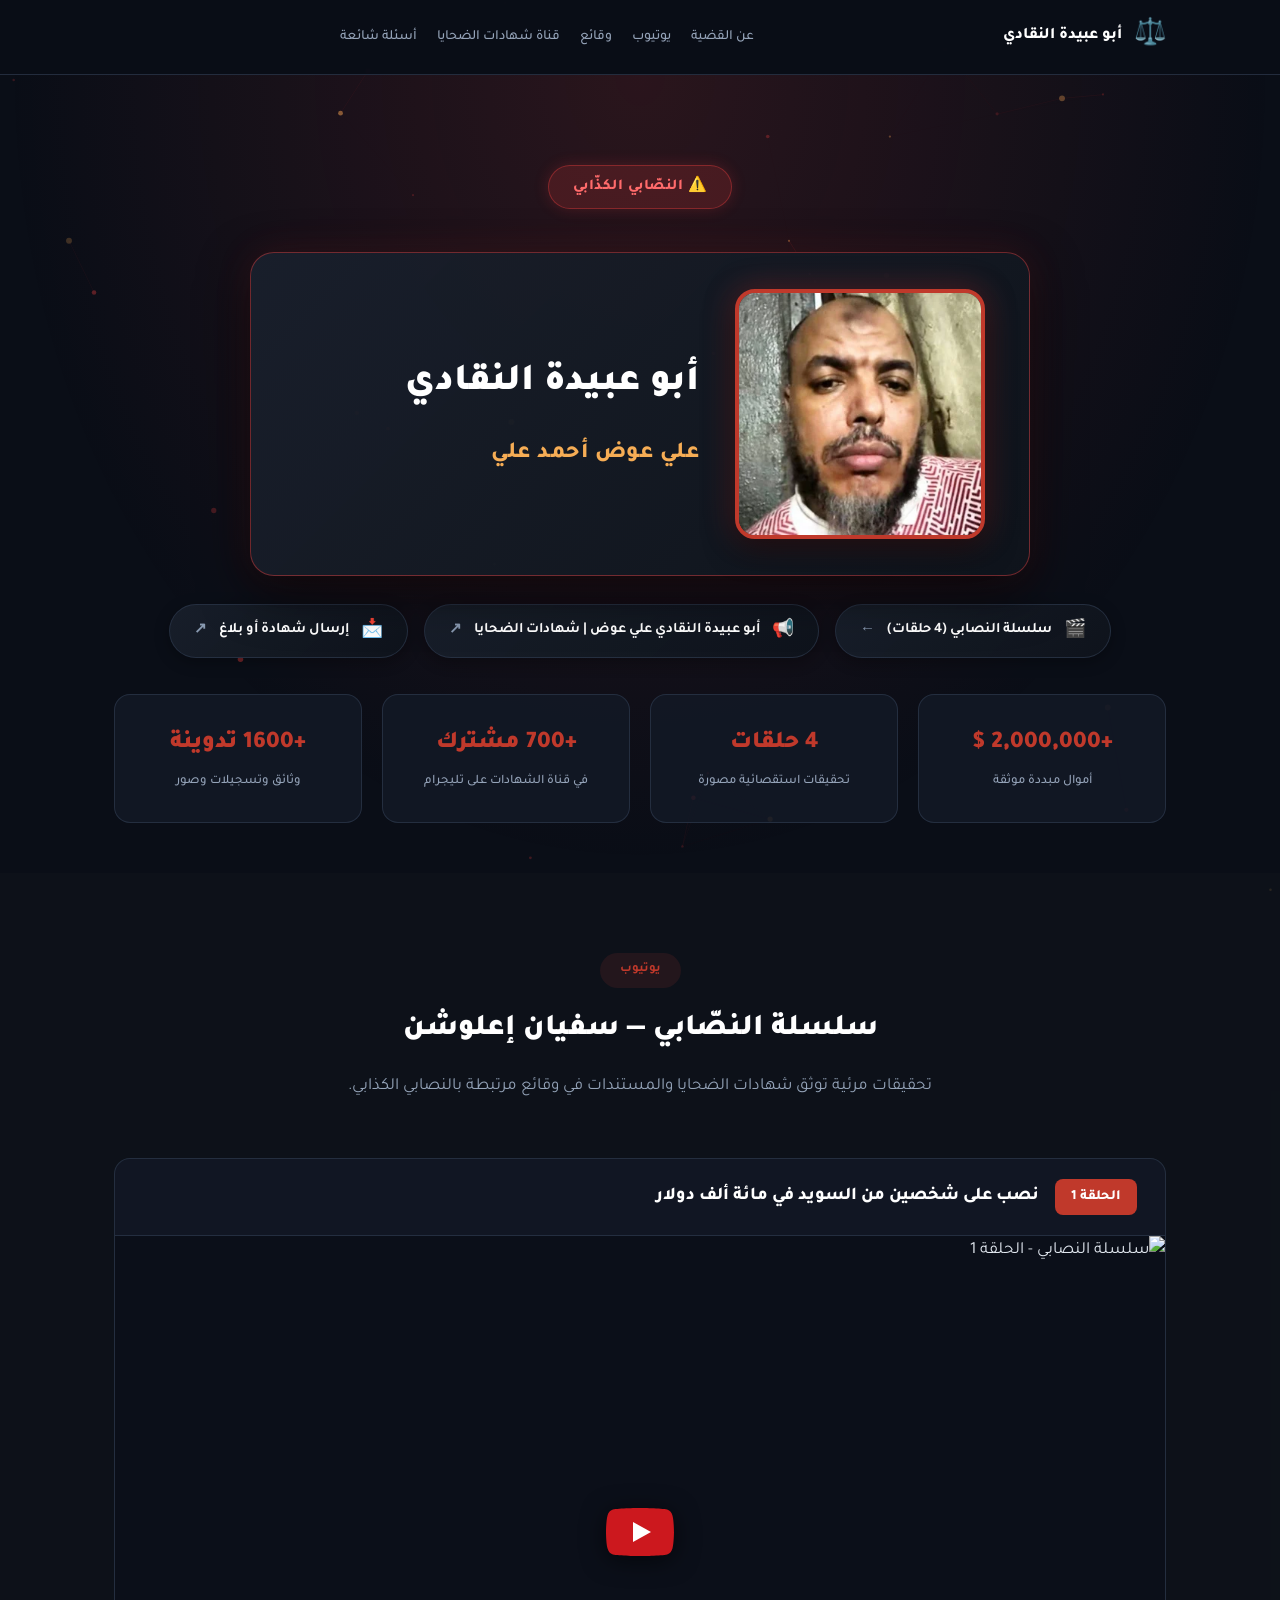
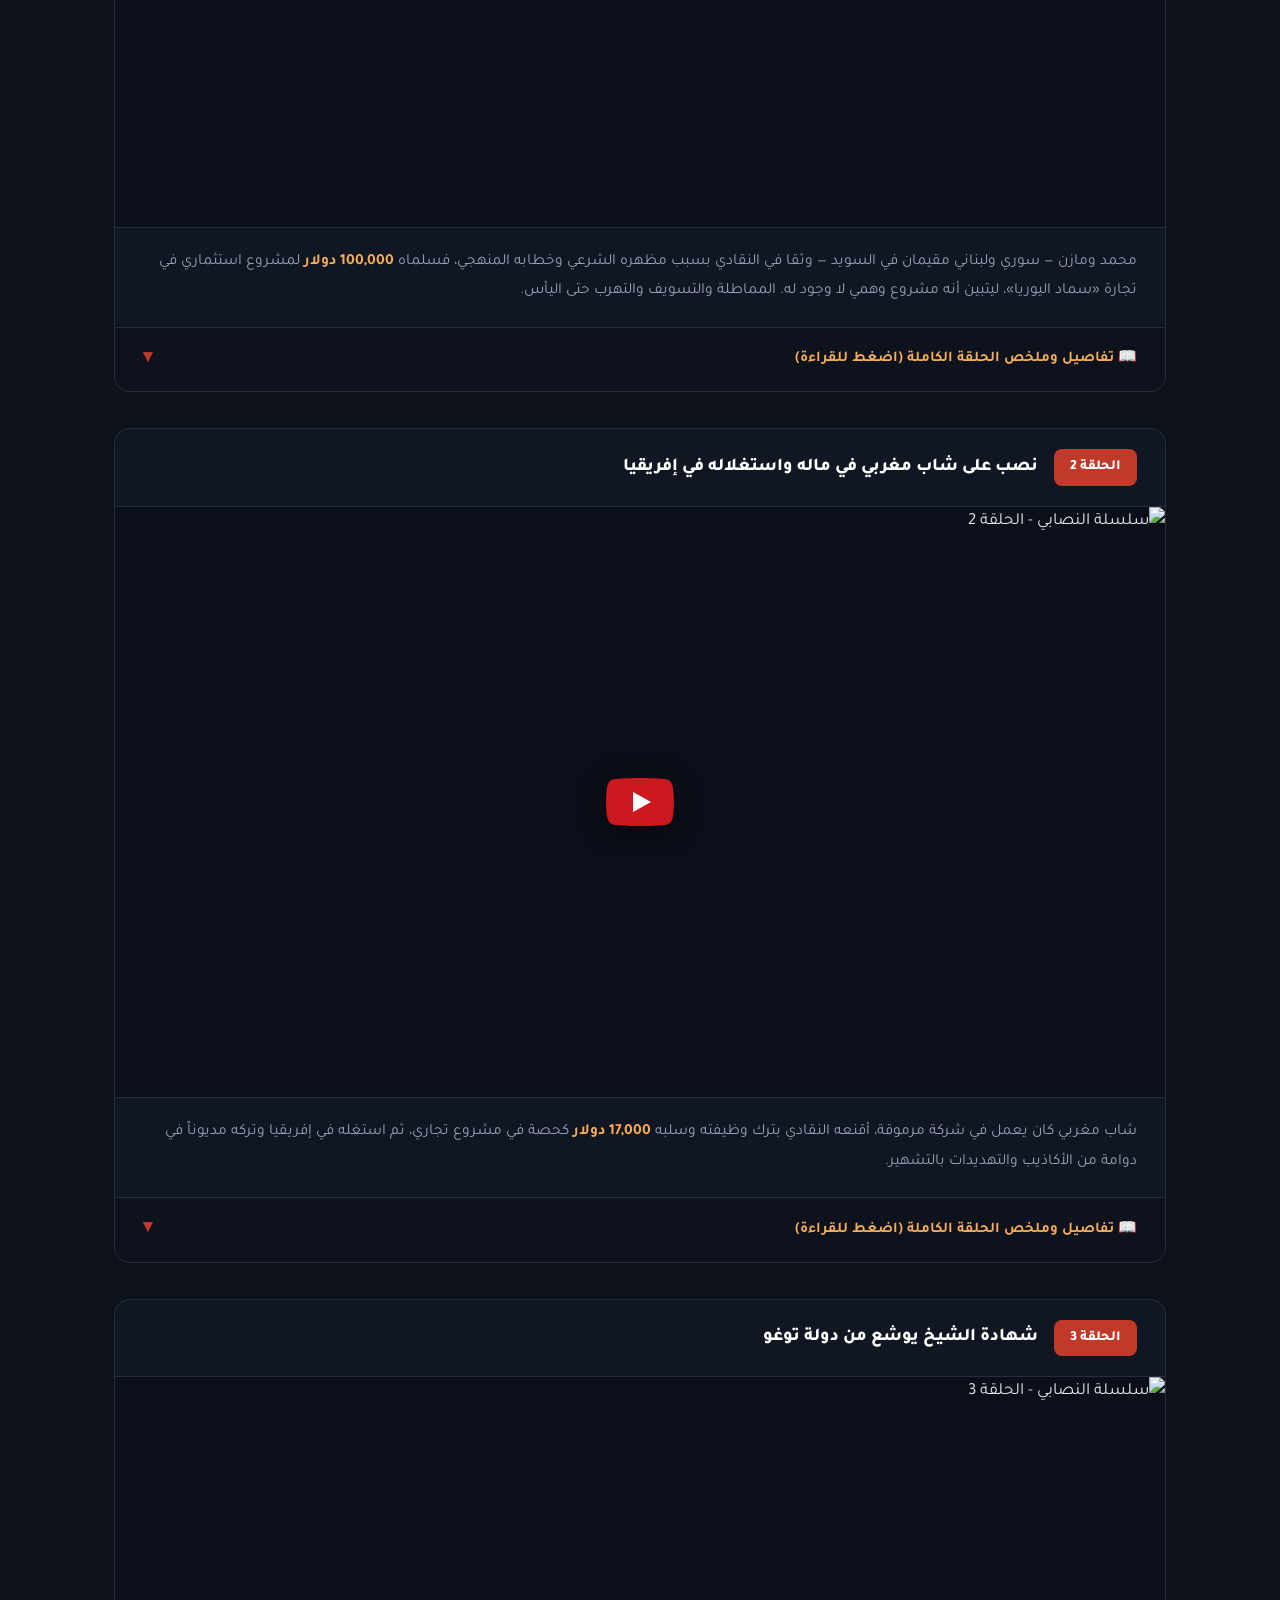
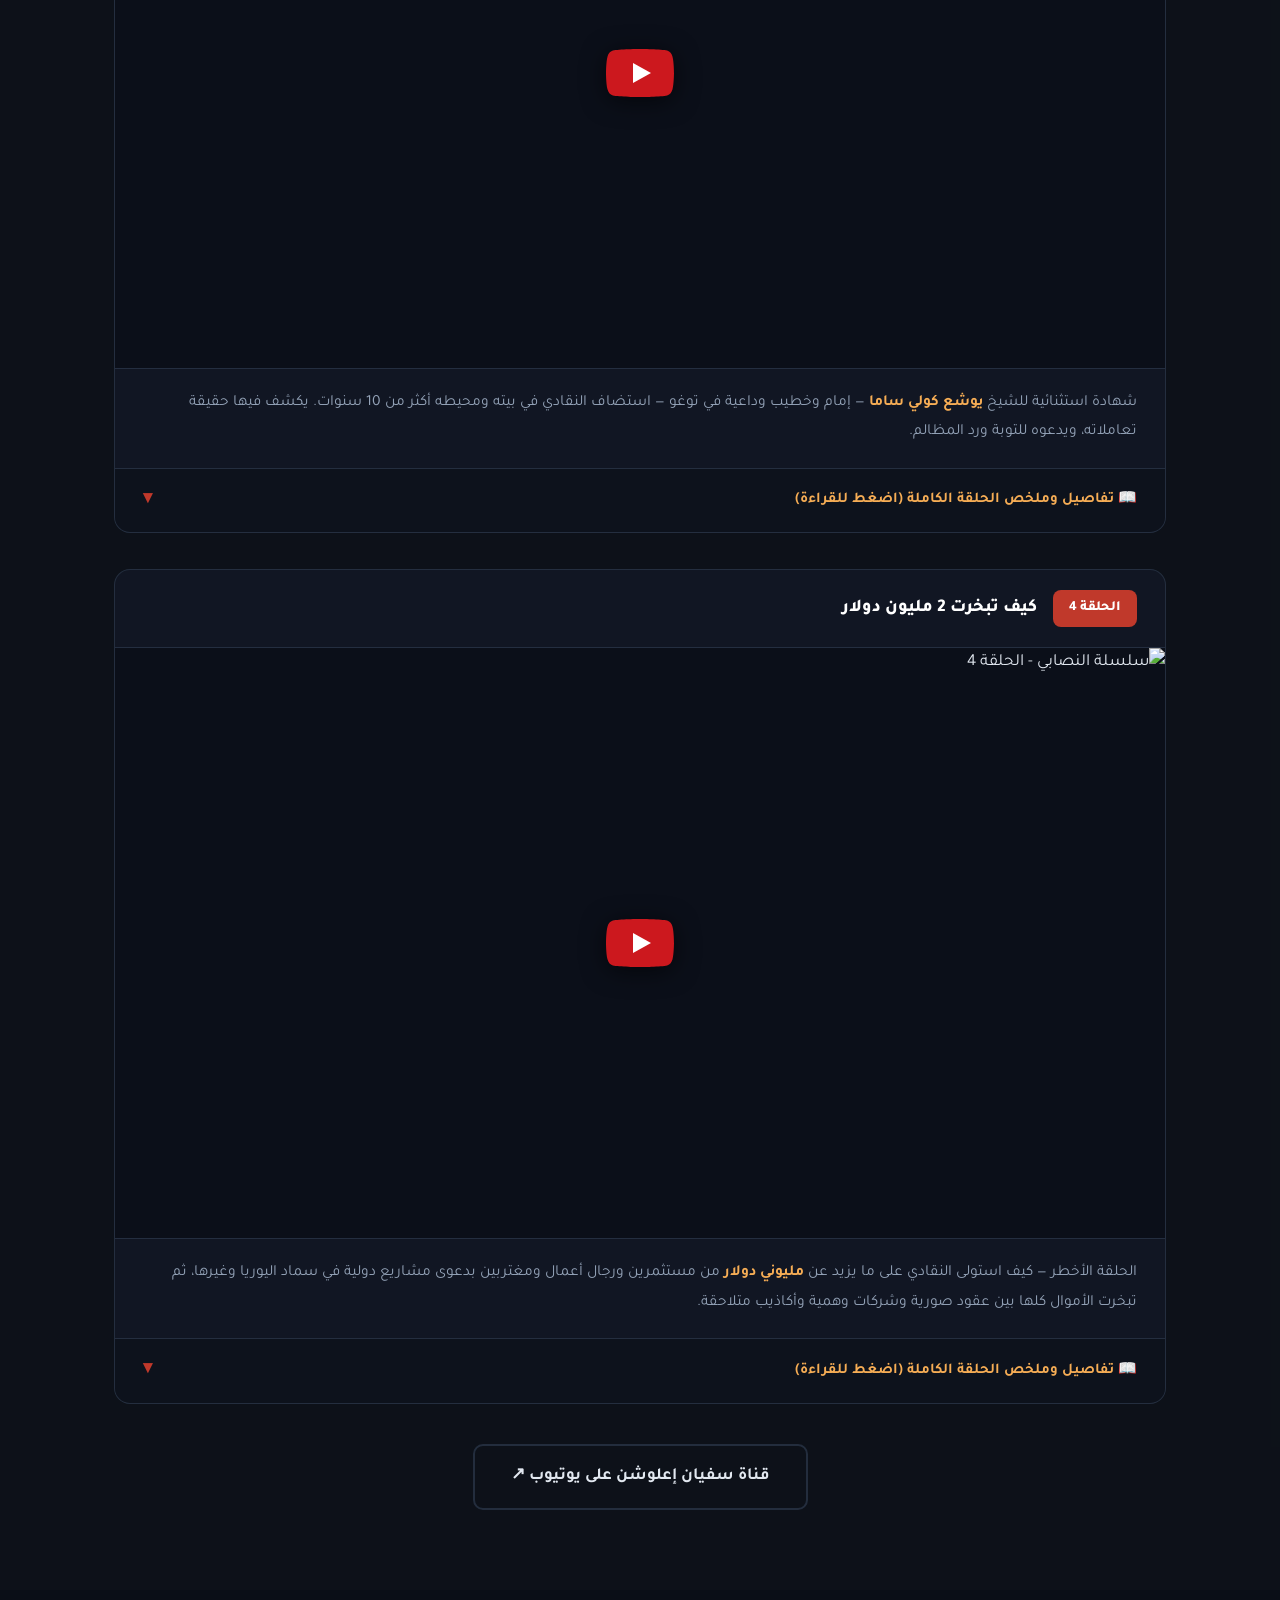
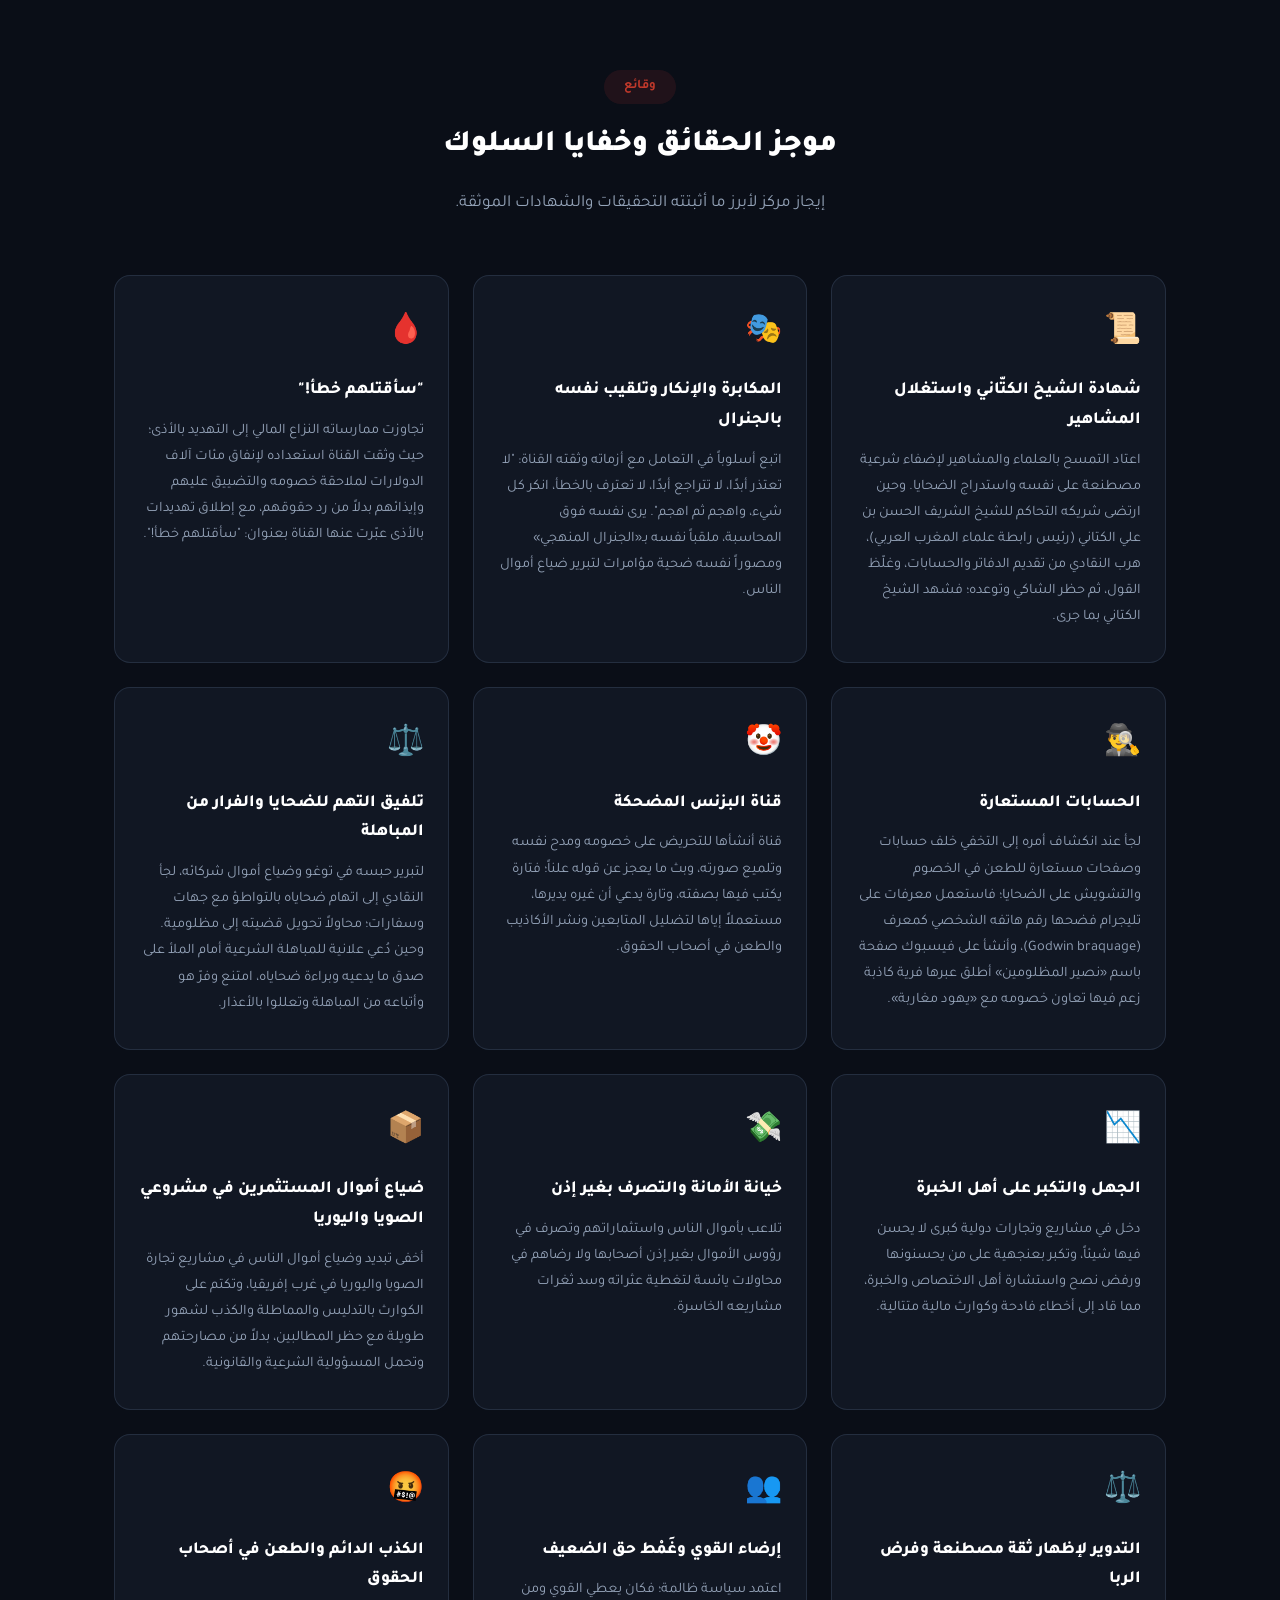
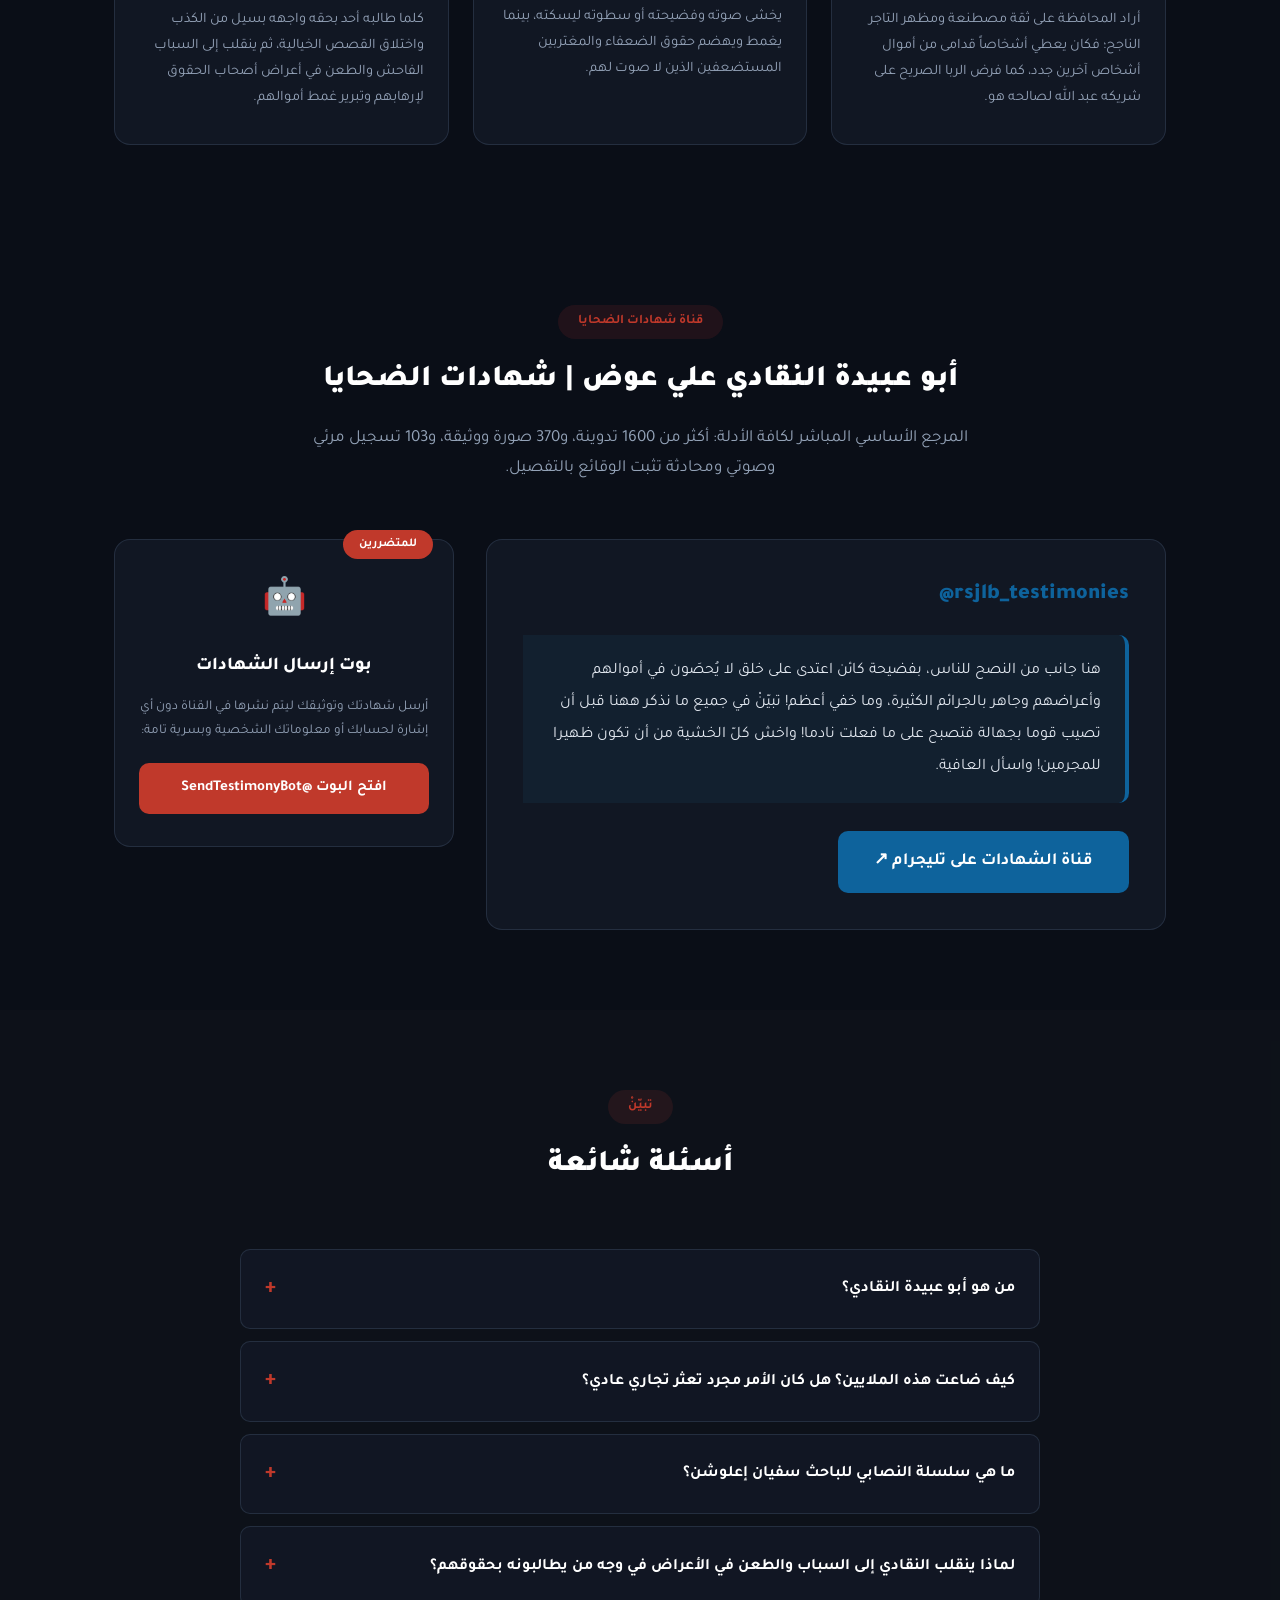
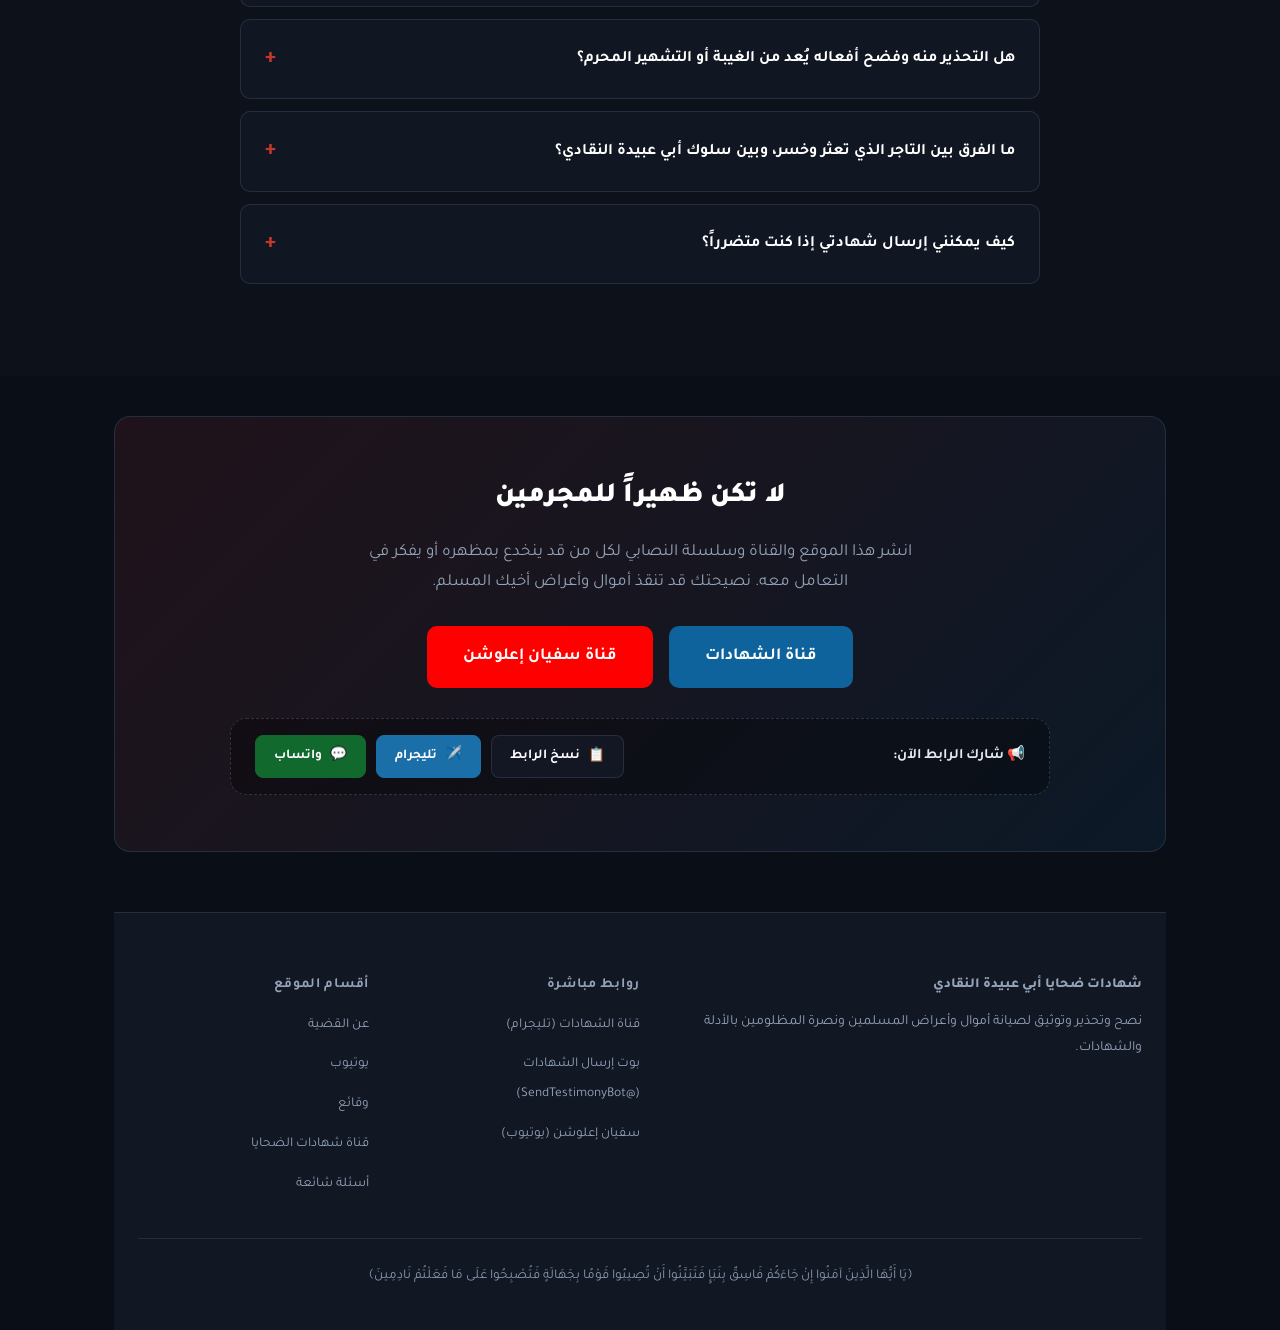
==== commit 7f042ad6: "perf: async fonts, lightweight favicon, optimized mobile rendering" ====
--- a/index.html
+++ b/index.html
@@ -30,13 +30,15 @@
   <meta name="twitter:description" content="دليل مختصر وخلاصة جامعة لكشف حقيقة أبي عبيدة النقادي (علي عوض أحمد علي)، مع إحالة مباشرة لحلقات «سلسلة النصابي» لسفيان إعلوشن وقناة تليجرام لشهادات الضحايا.">
   <meta name="twitter:image" content="https://abu-obaidah-ennaqqadi.github.io/avatar.jpg">
 
-  <link rel="icon" type="image/jpeg" href="avatar.jpg">
-  <link rel="apple-touch-icon" href="avatar.jpg">
+  <link rel="icon" type="image/png" href="favicon.png">
+  <link rel="apple-touch-icon" href="favicon.png">
 
   <link rel="preconnect" href="https://fonts.googleapis.com">
   <link rel="preconnect" href="https://fonts.gstatic.com" crossorigin>
   <link rel="preconnect" href="https://img.youtube.com" crossorigin>
-  <link href="https://fonts.googleapis.com/css2?family=Tajawal:wght@400;700;800&display=swap" rel="stylesheet">
+  <link rel="preload" as="style" href="https://fonts.googleapis.com/css2?family=Tajawal:wght@400;700;800&display=swap">
+  <link rel="stylesheet" href="https://fonts.googleapis.com/css2?family=Tajawal:wght@400;700;800&display=swap" media="print" onload="this.media='all'">
+  <noscript><link rel="stylesheet" href="https://fonts.googleapis.com/css2?family=Tajawal:wght@400;700;800&display=swap"></noscript>
   <style>:root{--primary:#c0392b;--primary-dark:#a93226;--accent:#f6ad55;--bg-deep:#0a0e17;--bg-card:rgba(19,25,38,0.85);--bg-card-hover:rgba(26,34,53,0.95);--surface:#1e293b;--text:#e2e8f0;--text-muted:#94a3b8;--text-dim:#8899b0;--border:rgba(42,53,72,0.8);--telegram-color:#0e639c;--telegram-dark:#0a4d7a;--youtube-color:#FF0000;--radius:16px;--radius-sm:10px;}*,*::before,*::after{box-sizing:border-box;margin:0;padding:0;}html{scroll-behavior:smooth;font-size:62.5%;}body{font-family:'Tajawal','Segoe UI',sans-serif;font-size:1.7rem;line-height:1.75;color:var(--text);background:var(--bg-deep);direction:rtl;min-height:100vh;-webkit-font-smoothing:antialiased;position:relative;}#bgCanvas{position:fixed;top:0;left:0;width:100vw;height:100vh;z-index:0;pointer-events:none;}header,section,footer{position:relative;z-index:1;}a{color:inherit;text-decoration:none;}ul{list-style:none;}img{max-width:100%;}.container{max-width:1100px;margin:0 auto;padding:0 24px;}.btn{display:inline-flex;align-items:center;justify-content:center;gap:8px;padding:12px 28px;border-radius:var(--radius-sm);font-family:inherit;font-weight:700;font-size:1.5rem;cursor:pointer;border:none;transition:all 0.2s;white-space:nowrap;}.btn-lg{padding:16px 36px;font-size:1.7rem;}.btn-primary{background:var(--primary);color:#fff;}.btn-primary:hover{background:var(--primary-dark);transform:translateY(-2px);}.btn-telegram{background:var(--telegram-color);color:#fff;}.btn-telegram:hover{background:var(--telegram-dark);transform:translateY(-2px);}.btn-youtube{background:var(--youtube-color);color:#fff;}.btn-youtube:hover{background:#cc0000;transform:translateY(-2px);}.btn-outline{background:transparent;color:var(--text);border:2px solid var(--border);}.btn-outline:hover{border-color:var(--text-muted);background:rgba(255,255,255,0.05);}.site-header{position:sticky;top:0;z-index:100;background:rgba(10,14,23,0.92);backdrop-filter:blur(16px);-webkit-backdrop-filter:blur(16px);border-bottom:1px solid var(--border);padding:14px 0;}.nav-wrap{display:flex;align-items:center;gap:24px;flex-wrap:wrap;}.logo-area{display:flex;align-items:center;gap:12px;flex-shrink:0;}.logo-icon{font-size:2.6rem;}.logo-text h1{font-size:1.6rem;font-weight:800;line-height:1.3;color:#fff;}.logo-text span{font-size:1.2rem;color:var(--text-muted);}.main-nav{flex:1;}.main-nav ul{display:flex;gap:20px;justify-content:center;flex-wrap:wrap;}.main-nav a{font-size:1.4rem;font-weight:500;color:var(--text-muted);transition:color 0.2s;}.main-nav a:hover{color:#fff;}.nav-actions .btn{font-size:1.3rem;padding:10px 20px;}.hero{padding:90px 0 50px;text-align:center;position:relative;background:radial-gradient(ellipse at center top,rgba(229,62,62,0.15) 0%,transparent 70%);}.hero .container{position:relative;z-index:2;}.hero-badge{display:inline-block;background:rgba(229,62,62,0.18);color:#ff6b6b;padding:8px 24px;border-radius:50px;font-weight:800;font-size:1.5rem;margin-bottom:28px;border:1px solid rgba(229,62,62,0.4);letter-spacing:0.5px;box-shadow:0 0 15px rgba(229,62,62,0.2);}.hero h2{font-size:3.8rem;font-weight:900;line-height:1.4;margin-bottom:28px;color:#fff;}.hero .highlight{color:var(--primary);}.hero .lead{font-size:1.9rem;line-height:2;color:var(--text-muted);max-width:800px;margin:0 auto 32px;background:var(--bg-card);padding:24px 32px;border-radius:var(--radius);border-right:4px solid var(--primary);text-align:right;}.target-profile-card{display:flex;align-items:center;justify-content:center;gap:36px;background:linear-gradient(135deg,rgba(26,32,44,0.95),rgba(15,20,28,0.98));border:1px solid rgba(229,62,62,0.45);border-radius:24px;padding:36px 44px;margin:15px auto 28px;text-align:right;max-width:780px;box-shadow:0 16px 50px rgba(0,0,0,0.6),0 0 35px rgba(229,62,62,0.15);position:relative;}.target-avatar-wrap{position:relative;flex-shrink:0;}.target-avatar{width:250px;height:250px;border-radius:20px;border:4px solid var(--primary);object-fit:cover;box-shadow:0 10px 30px rgba(0,0,0,0.6),0 0 30px rgba(229,62,62,0.35);display:block;}.target-info{flex:1;}.target-title{font-size:3.4rem;font-weight:900;color:#fff;margin-bottom:12px;line-height:1.2;}.target-real-name{font-size:2.3rem;font-weight:800;color:var(--accent);letter-spacing:0.5px;line-height:1.3;}.share-box{background:rgba(26,32,44,0.65);border:1px dashed rgba(255,255,255,0.22);border-radius:var(--radius);padding:16px 24px;margin:0 auto 40px;max-width:820px;display:flex;align-items:center;justify-content:space-between;gap:16px;flex-wrap:wrap;}.share-label{font-size:1.45rem;font-weight:700;color:var(--text-main);}.share-buttons{display:flex;gap:10px;flex-wrap:wrap;}.btn-share{display:inline-flex;align-items:center;gap:8px;padding:9px 18px;border-radius:8px;font-size:1.35rem;font-weight:700;cursor:pointer;border:1px solid var(--border);background:var(--bg-card);color:#fff;transition:all 0.2s ease;text-decoration:none;font-family:inherit;}.btn-share:hover{transform:translateY(-2px);border-color:#fff;}.btn-share-tg{background:#1a6fa8;border-color:#1a6fa8;color:#fff;}.btn-share-tg:hover{background:#155d8e;border-color:#155d8e;}.btn-share-wa{background:#11692e;border-color:#11692e;color:#fff;}.btn-share-wa:hover{background:#0d5424;border-color:#0d5424;}.hero-links-bar{display:flex;gap:16px;justify-content:center;flex-wrap:wrap;margin:0 auto 36px;max-width:950px;}.link-chip{display:inline-flex;align-items:center;gap:12px;background:linear-gradient(135deg,rgba(26,32,44,0.9),rgba(15,20,28,0.95));border:1px solid var(--border);border-radius:50px;padding:13px 24px;text-decoration:none;color:#fff;font-size:1.45rem;font-weight:700;transition:all 0.25s ease;box-shadow:0 4px 15px rgba(0,0,0,0.3);}.link-chip .chip-icon{font-size:1.8rem;line-height:1;}.link-chip .chip-text{flex:1;}.link-chip .chip-arrow{font-size:1.5rem;color:var(--text-dim);transition:transform 0.2s ease,color 0.2s ease;}.link-chip:hover{transform:translateY(-3px);}.link-chip:hover .chip-arrow{color:#fff;}.link-chip.chip-yt:hover{border-color:var(--primary);background:rgba(229,62,62,0.15);box-shadow:0 8px 25px rgba(229,62,62,0.25);}.link-chip.chip-tg:hover{border-color:var(--telegram-color);background:rgba(34,158,217,0.15);box-shadow:0 8px 25px rgba(34,158,217,0.25);}.link-chip.chip-bot:hover{border-color:var(--accent);background:rgba(214,158,46,0.15);box-shadow:0 8px 25px rgba(214,158,46,0.25);}.stats-bar{display:grid;grid-template-columns:repeat(4,1fr);gap:20px;margin-top:20px;}.stat-item{background:var(--bg-card);border:1px solid var(--border);border-radius:var(--radius);padding:28px 16px;transition:border-color 0.2s;}.stat-item:hover{border-color:var(--primary);}.stat-item h3{font-size:2.4rem;font-weight:900;color:var(--primary);margin-bottom:6px;}.stat-item p{font-size:1.3rem;color:var(--text-muted);font-weight:500;}section{padding:80px 0;}.section-header{text-align:center;margin-bottom:56px;}.section-tag{display:inline-block;background:rgba(229,62,62,0.1);color:var(--primary);padding:6px 20px;border-radius:50px;font-size:1.3rem;font-weight:700;margin-bottom:16px;}.section-header h2{font-size:3rem;font-weight:900;color:#fff;margin-bottom:16px;}.section-header p{font-size:1.7rem;color:var(--text-muted);max-width:700px;margin:0 auto;}.video-section{background:var(--bg-card);border:1px solid var(--border);border-radius:var(--radius);overflow:hidden;margin-bottom:36px;transition:border-color 0.3s,box-shadow 0.3s;}.video-section:hover{border-color:var(--primary);box-shadow:0 8px 40px rgba(229,62,62,0.08);}.video-header{display:flex;align-items:center;gap:16px;padding:20px 28px;border-bottom:1px solid var(--border);}.ep-num{background:var(--primary);color:#fff;padding:6px 16px;border-radius:8px;font-weight:800;font-size:1.4rem;white-space:nowrap;}.video-header h3{font-size:1.8rem;font-weight:800;color:#fff;line-height:1.4;}.video-wrapper{position:relative;padding-top:56.25%;background:#0b0f19;cursor:pointer;overflow:hidden;}.video-wrapper iframe,.video-wrapper .yt-thumb{position:absolute;top:0;left:0;width:100%;height:100%;object-fit:cover;border:none;}.yt-play-btn{position:absolute;top:50%;left:50%;transform:translate(-50%,-50%);background:none;border:none;cursor:pointer;z-index:2;transition:transform 0.2s cubic-bezier(0,0,0.2,1);padding:0;}.yt-play-btn svg{display:block;filter:drop-shadow(0 4px 12px rgba(0,0,0,0.6));}.yt-play-bg{fill:#cc181e;transition:fill 0.2s;}.video-wrapper:hover .yt-play-btn{transform:translate(-50%,-50%) scale(1.12);}.video-wrapper:hover .yt-play-bg{fill:#ff0000;}.video-summary{padding:20px 28px;border-top:1px solid var(--border);}.video-summary p{font-size:1.55rem;color:var(--text-muted);line-height:1.9;}.video-summary strong{color:var(--accent);font-weight:700;}.ep-accordion{border-top:1px solid var(--border);background:rgba(10,14,23,0.5);transition:background 0.3s;}.ep-accordion summary{display:flex;justify-content:space-between;align-items:center;padding:16px 28px;cursor:pointer;user-select:none;font-weight:700;font-size:1.5rem;color:var(--accent);transition:background 0.2s,color 0.2s;list-style:none;}.ep-accordion summary::-webkit-details-marker{display:none;}.ep-accordion summary:hover{background:rgba(255,255,255,0.04);color:#fff;}.ep-accordion-icon{font-size:1.8rem;transition:transform 0.3s ease;color:var(--primary);}.ep-accordion[open] .ep-accordion-icon{transform:rotate(180deg);}.ep-accordion-content{padding:24px 28px 28px;border-top:1px dashed var(--border);font-size:1.5rem;line-height:2;color:var(--text);background:rgba(19,25,38,0.7);}.ep-accordion-content h4{color:#fff;font-size:1.6rem;margin:20px 0 8px;display:flex;align-items:center;gap:8px;}.ep-accordion-content h4:first-child{margin-top:0;}.ep-accordion-content ul{list-style:disc;padding-right:24px;margin-bottom:16px;}.ep-accordion-content li{margin-bottom:8px;color:var(--text-muted);}.ep-accordion-content li strong{color:var(--text);}.ep-accordion-content p{margin-bottom:12px;color:var(--text-muted);}.ep-accordion-content .highlight-box{background:rgba(229,62,62,0.08);border-right:4px solid var(--primary);padding:14px 20px;border-radius:0 var(--radius-sm) var(--radius-sm) 0;margin:16px 0;color:#fca5a5;font-size:1.45rem;line-height:1.8;}.expose-grid{display:grid;grid-template-columns:repeat(3,1fr);gap:24px;}.expose-card{background:var(--bg-card);border:1px solid var(--border);border-radius:var(--radius);padding:32px 24px;transition:border-color 0.3s,transform 0.3s;}.expose-card:hover{border-color:var(--primary);transform:translateY(-4px);}.expose-icon{font-size:3rem;margin-bottom:16px;}.expose-card h3{font-size:1.7rem;font-weight:800;color:#fff;margin-bottom:12px;}.expose-card p{font-size:1.45rem;color:var(--text-muted);line-height:1.8;}.telegram-spotlight{display:grid;grid-template-columns:2fr 1fr;gap:32px;align-items:start;}.telegram-content{background:var(--bg-card);border:1px solid var(--border);border-radius:var(--radius);padding:36px;}.telegram-content h3{font-size:2.2rem;font-weight:900;color:var(--telegram-color);margin-bottom:20px;direction:ltr;text-align:right;}.telegram-quote{background:rgba(38,165,228,0.06);border-right:4px solid var(--telegram-color);padding:20px 24px;border-radius:0 var(--radius-sm) var(--radius-sm) 0;font-size:1.6rem;line-height:2;color:var(--text);margin-bottom:28px;}.telegram-actions{display:flex;gap:12px;flex-wrap:wrap;}.bot-card{background:var(--bg-card);border:1px solid var(--border);border-radius:var(--radius);padding:32px 24px;text-align:center;position:relative;}.bot-badge{position:absolute;top:-10px;right:20px;background:var(--primary);color:#fff;padding:4px 16px;border-radius:50px;font-size:1.2rem;font-weight:700;}.bot-icon{font-size:3.6rem;margin-bottom:16px;}.bot-card h4{font-size:1.8rem;font-weight:800;color:#fff;margin-bottom:12px;}.bot-card p{font-size:1.35rem;color:var(--text-muted);line-height:1.8;margin-bottom:20px;}.faq-list{max-width:800px;margin:0 auto;}.faq-item{border:1px solid var(--border);border-radius:var(--radius-sm);margin-bottom:12px;overflow:hidden;background:var(--bg-card);transition:border-color 0.2s;}.faq-item:hover,.faq-item.active{border-color:var(--primary);}.faq-question{display:flex;justify-content:space-between;align-items:center;padding:20px 24px;cursor:pointer;font-weight:700;font-size:1.6rem;color:#fff;user-select:none;}.faq-toggle-icon{font-size:2.2rem;color:var(--primary);transition:transform 0.3s;flex-shrink:0;}.faq-item.active .faq-toggle-icon{transform:rotate(45deg);}.faq-answer{max-height:0;overflow:hidden;transition:max-height 0.35s ease,padding 0.35s ease;padding:0 24px;font-size:1.5rem;color:var(--text-muted);line-height:1.9;}.faq-item.active .faq-answer{max-height:400px;padding:0 24px 24px;}.faq-answer a{text-decoration:underline;}.cta-banner{background:linear-gradient(135deg,rgba(229,62,62,0.1),rgba(38,165,228,0.08));border:1px solid var(--border);border-radius:var(--radius);padding:56px 40px;text-align:center;margin:40px 0 60px;}.cta-banner h2{font-size:2.8rem;font-weight:900;color:#fff;margin-bottom:16px;}.cta-banner p{font-size:1.7rem;color:var(--text-muted);max-width:600px;margin:0 auto 28px;}.cta-buttons{display:flex;gap:16px;justify-content:center;flex-wrap:wrap;}.site-footer{background:var(--bg-card);border-top:1px solid var(--border);padding:60px 0 40px;}.footer-grid{display:grid;grid-template-columns:2fr 1fr 1fr;gap:40px;margin-bottom:40px;}.footer-info h4{font-size:1.7rem;font-weight:800;color:#fff;margin-bottom:12px;}.footer-info p{font-size:1.4rem;color:var(--text-muted);line-height:1.8;}.footer-links h5{font-size:1.5rem;font-weight:700;color:#fff;margin-bottom:16px;}.footer-links ul{display:flex;flex-direction:column;gap:10px;}.footer-links a{font-size:1.35rem;color:var(--text-muted);transition:color 0.2s;}.footer-links a:hover{color:var(--telegram-color);}.footer-brand-title{font-size:1.6rem;font-weight:800;color:var(--text);margin-bottom:12px;}.footer-links-title{font-size:1.4rem;font-weight:700;color:var(--text-muted);margin-bottom:12px;text-transform:uppercase;letter-spacing:0.05em;}.footer-bottom{border-top:1px solid var(--border);padding-top:24px;text-align:center;}.footer-bottom p{font-size:1.35rem;color:var(--text-dim);line-height:2;}@media (max-width:968px){.hero h2{font-size:2.8rem;}.stats-bar{grid-template-columns:repeat(2,1fr);}.expose-grid{grid-template-columns:1fr 1fr;}.telegram-spotlight{grid-template-columns:1fr;}.footer-grid{grid-template-columns:1fr;}.nav-actions{display:none;}.main-nav ul{gap:12px;}}@media (max-width:640px){html{font-size:55%;}.hero{padding:60px 0 40px;}.hero h2{font-size:2.4rem;}.hero .lead{padding:16px 20px;font-size:1.6rem;}.stats-bar{grid-template-columns:1fr 1fr;gap:12px;}.stat-item{padding:20px 12px;}.stat-item h3{font-size:1.9rem;}.expose-grid{grid-template-columns:1fr;}.section-header h2{font-size:2.4rem;}section{padding:56px 0;}.video-header{flex-direction:column;align-items:flex-start;gap:8px;}.video-header h3{font-size:1.6rem;}.cta-banner{padding:36px 20px;}.cta-banner h2{font-size:2.2rem;}.target-profile-card{flex-direction:column;text-align:center;gap:20px;padding:28px 20px;}.target-avatar{width:200px;height:200px;}.target-title{font-size:2.6rem;}.target-real-name{font-size:1.9rem;}.hero-links-bar{flex-direction:column;align-items:stretch;gap:10px;}.link-chip{justify-content:center;}.main-nav ul{display:none;}.logo-text h1{font-size:1.4rem;}}</style>
 
   <script type="application/ld+json">
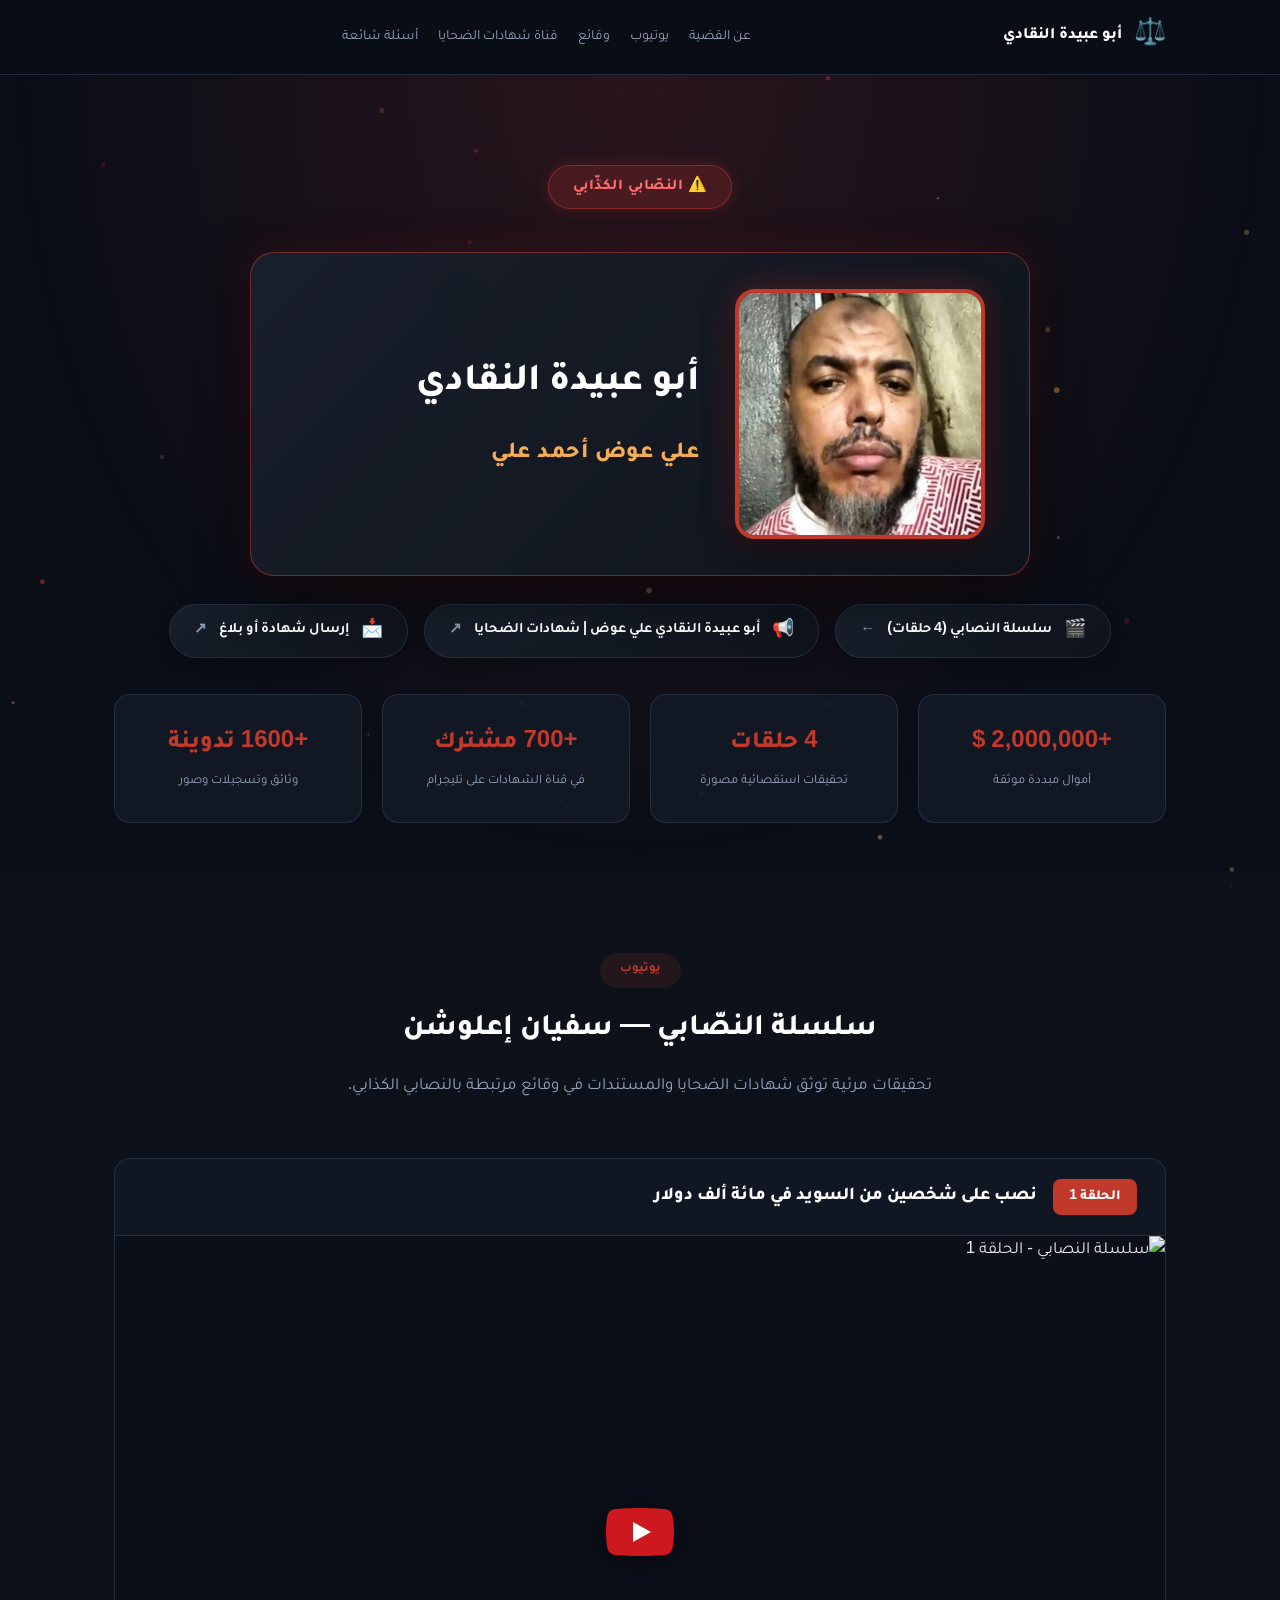
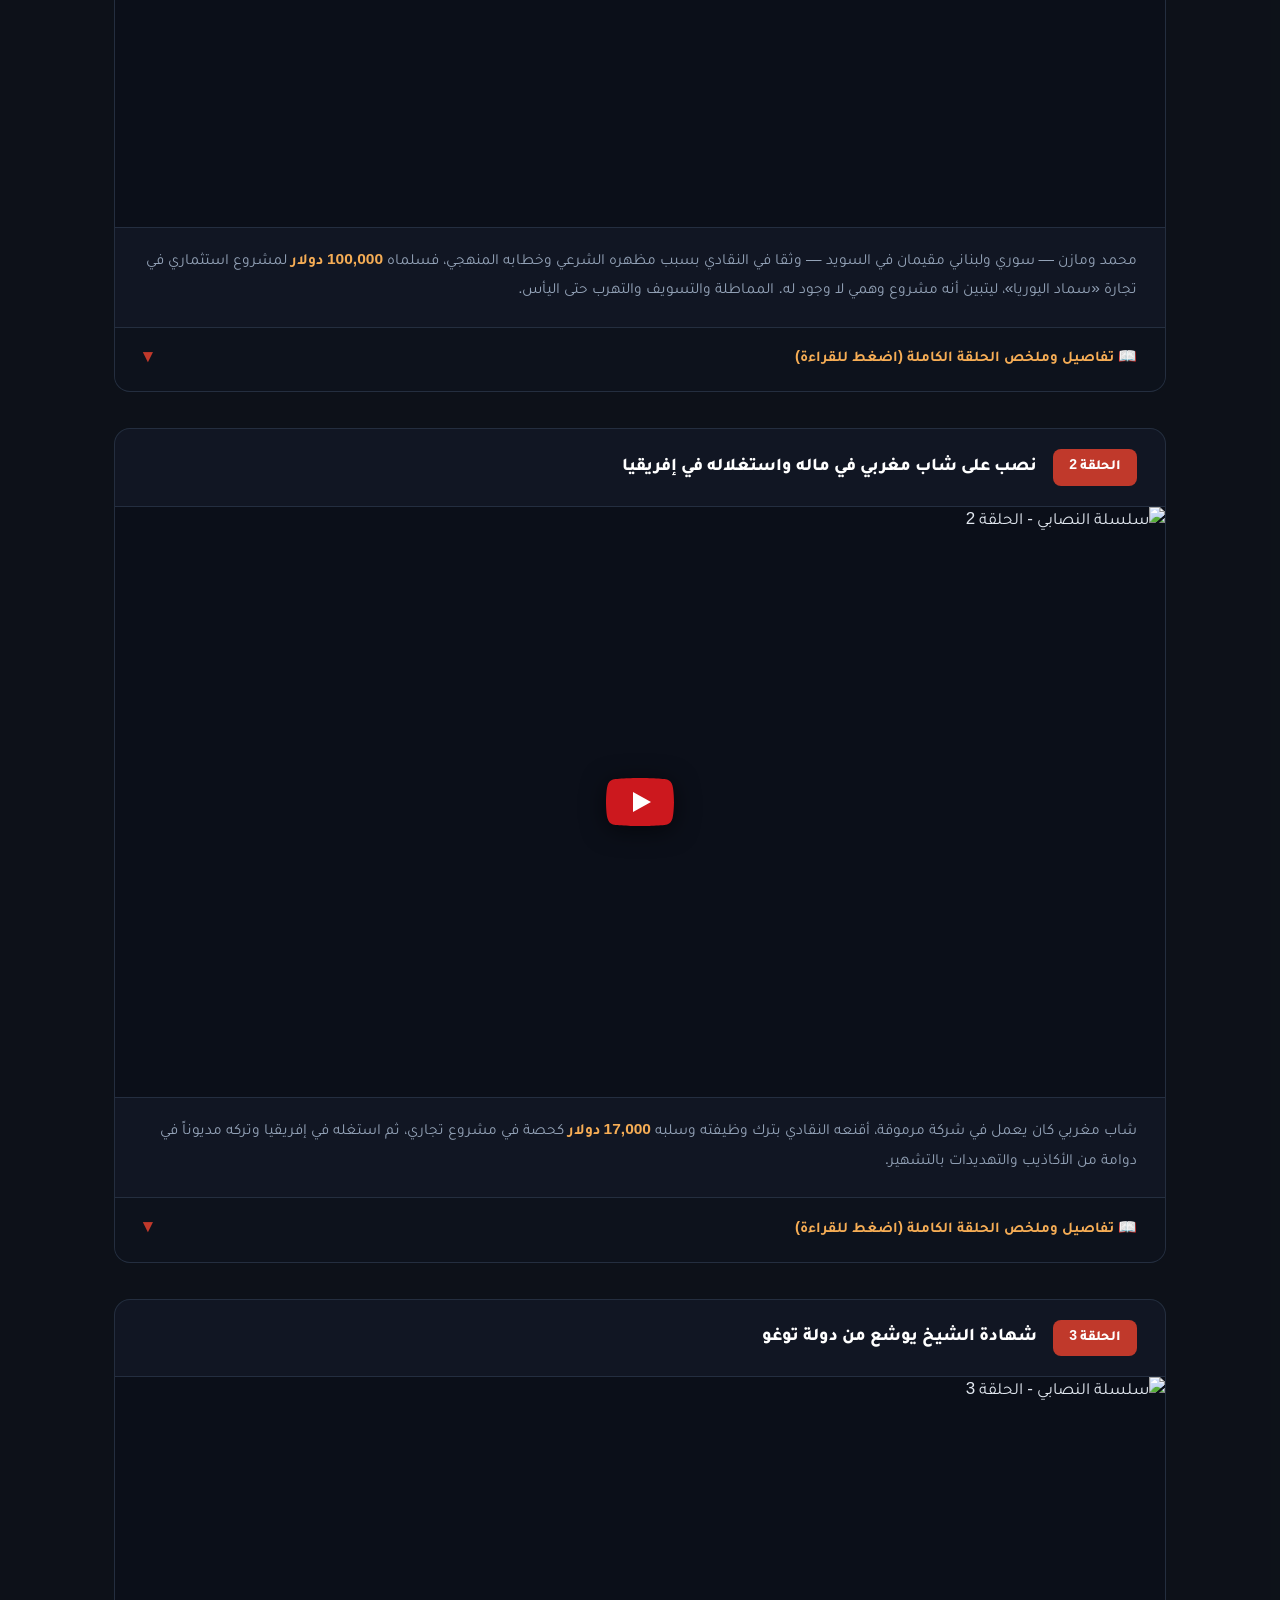
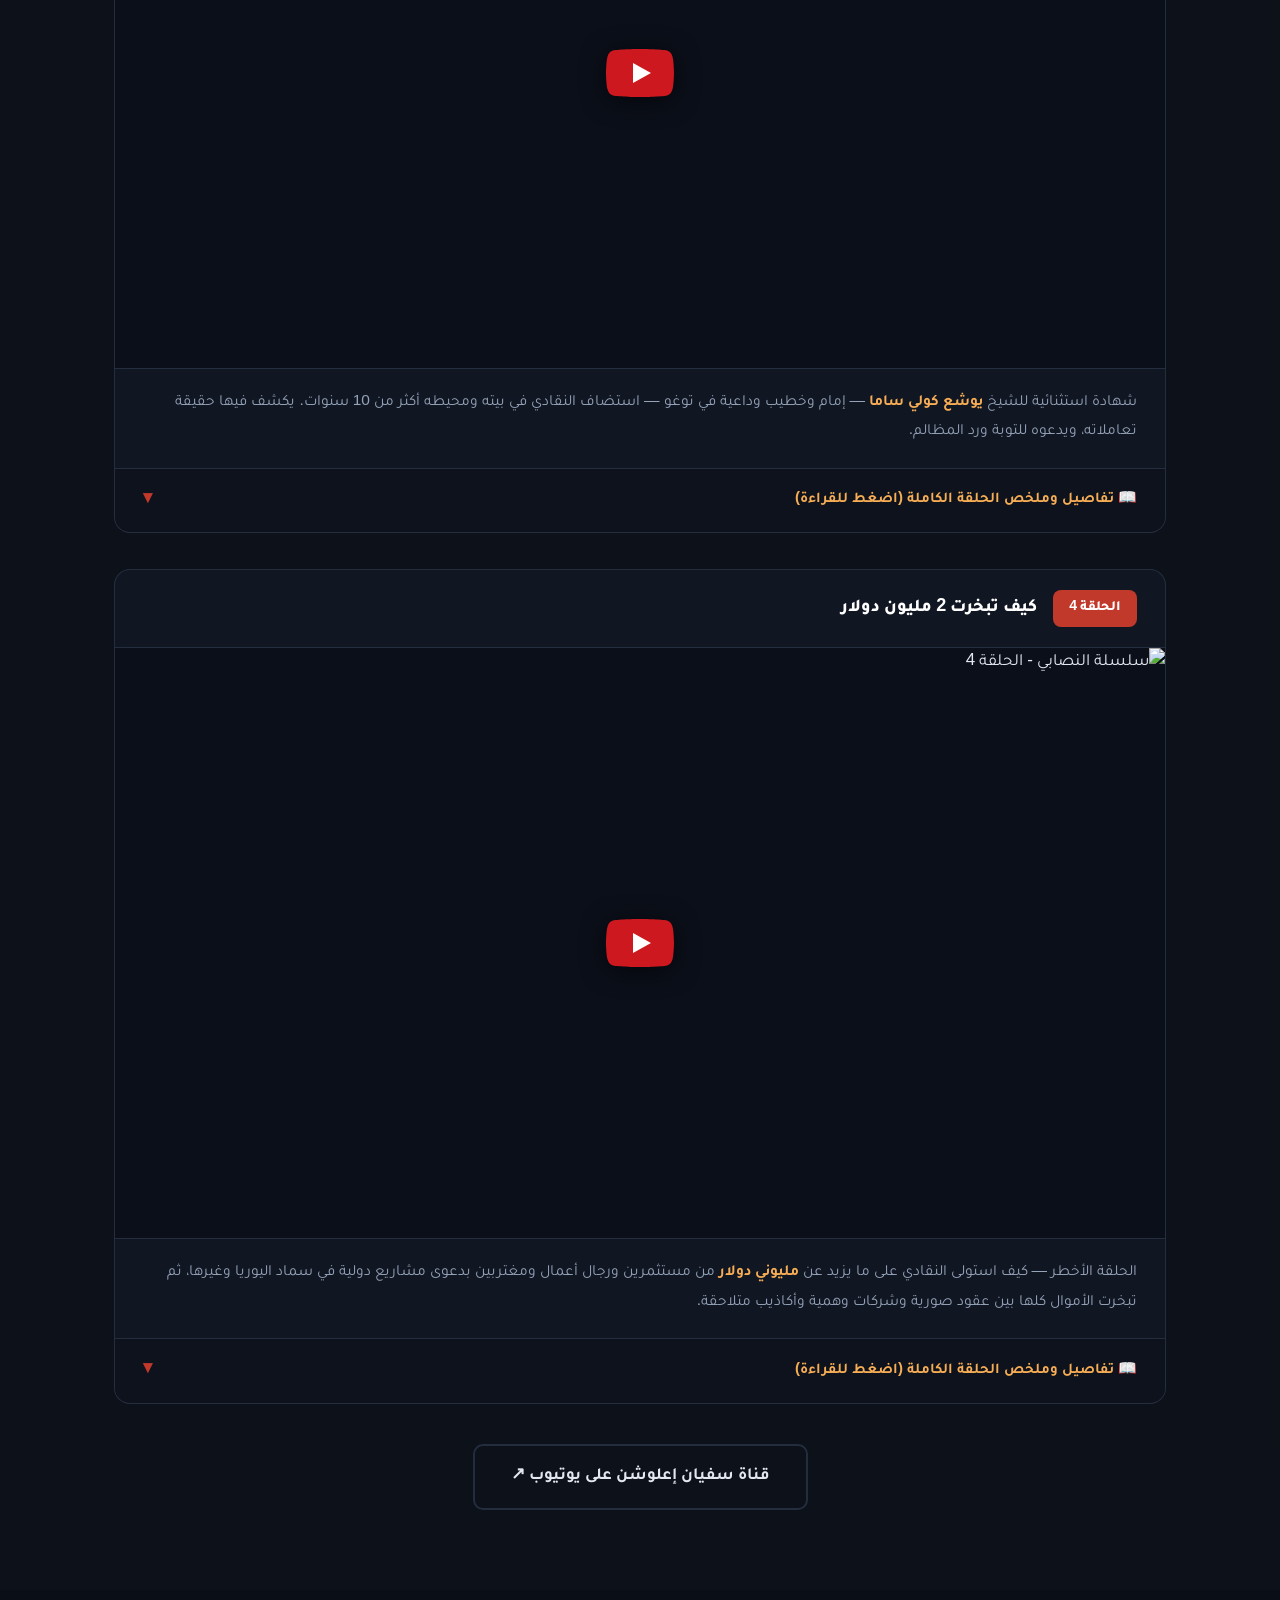
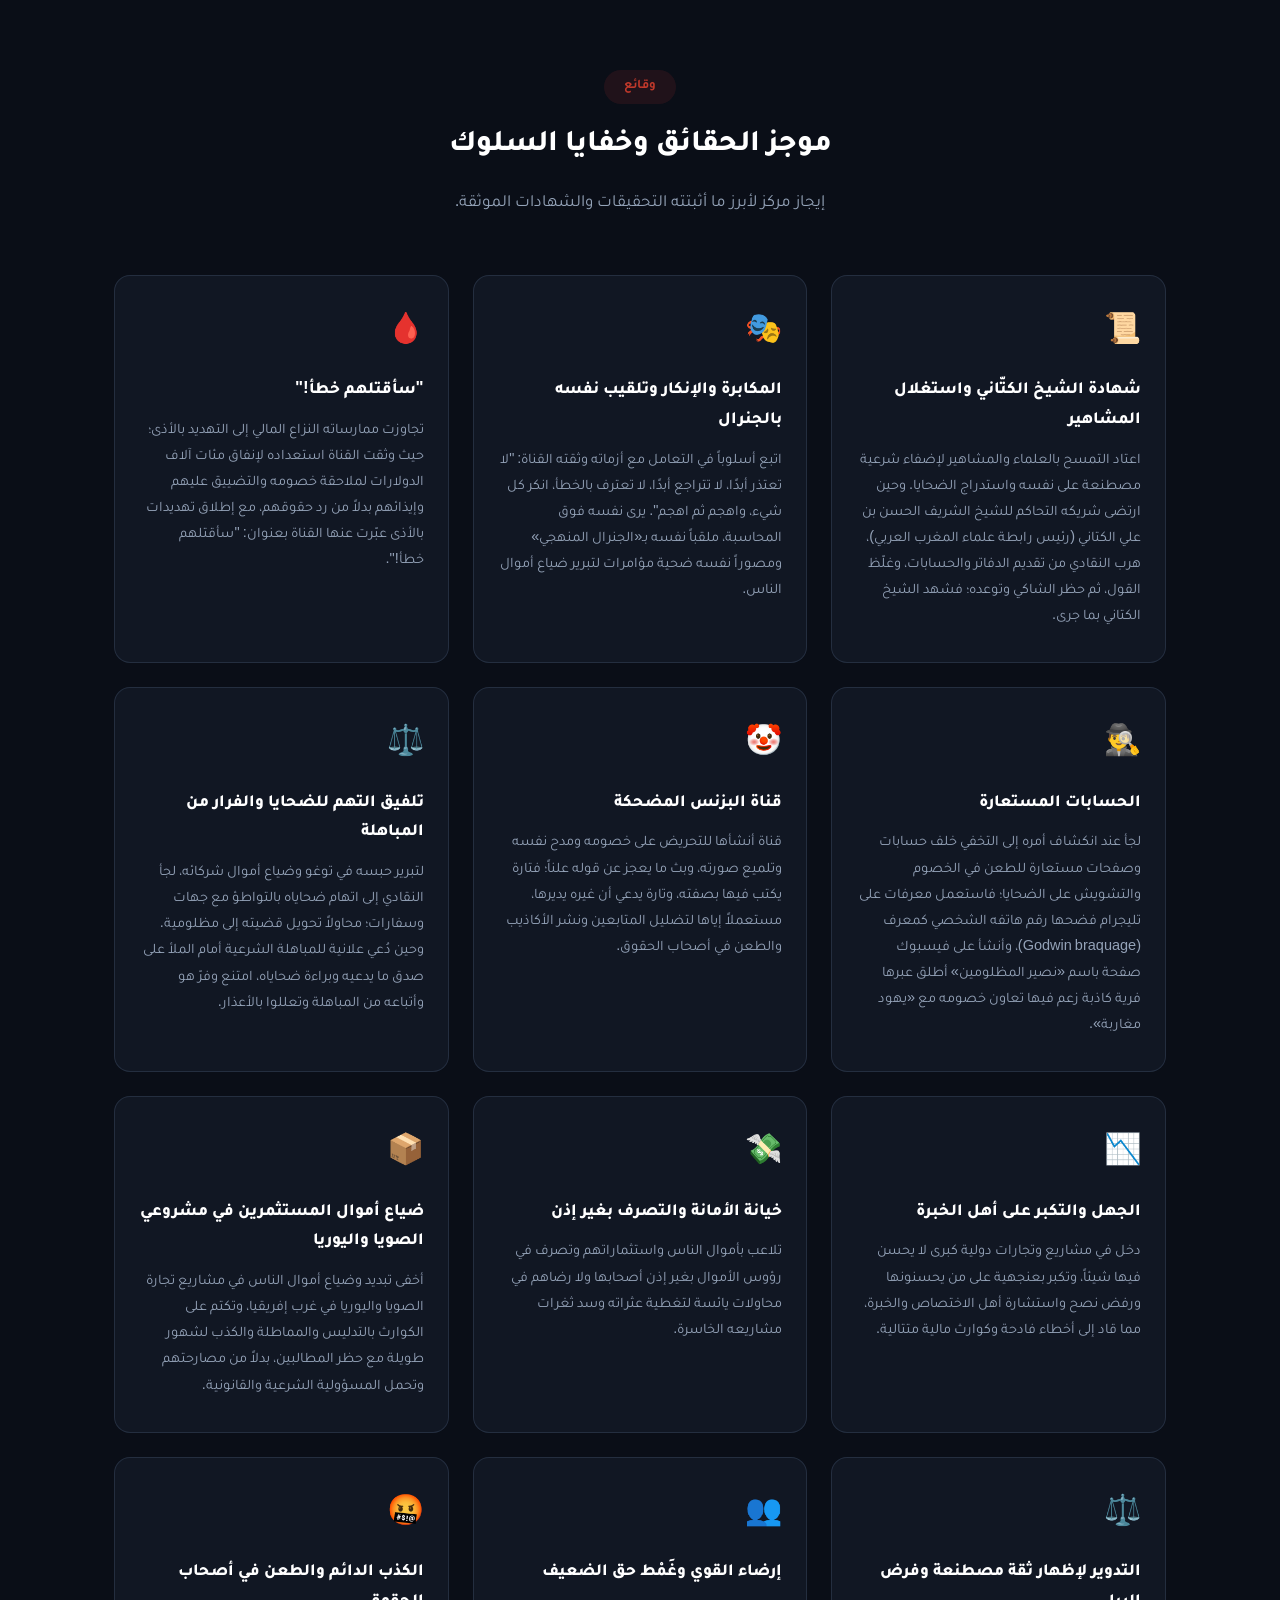
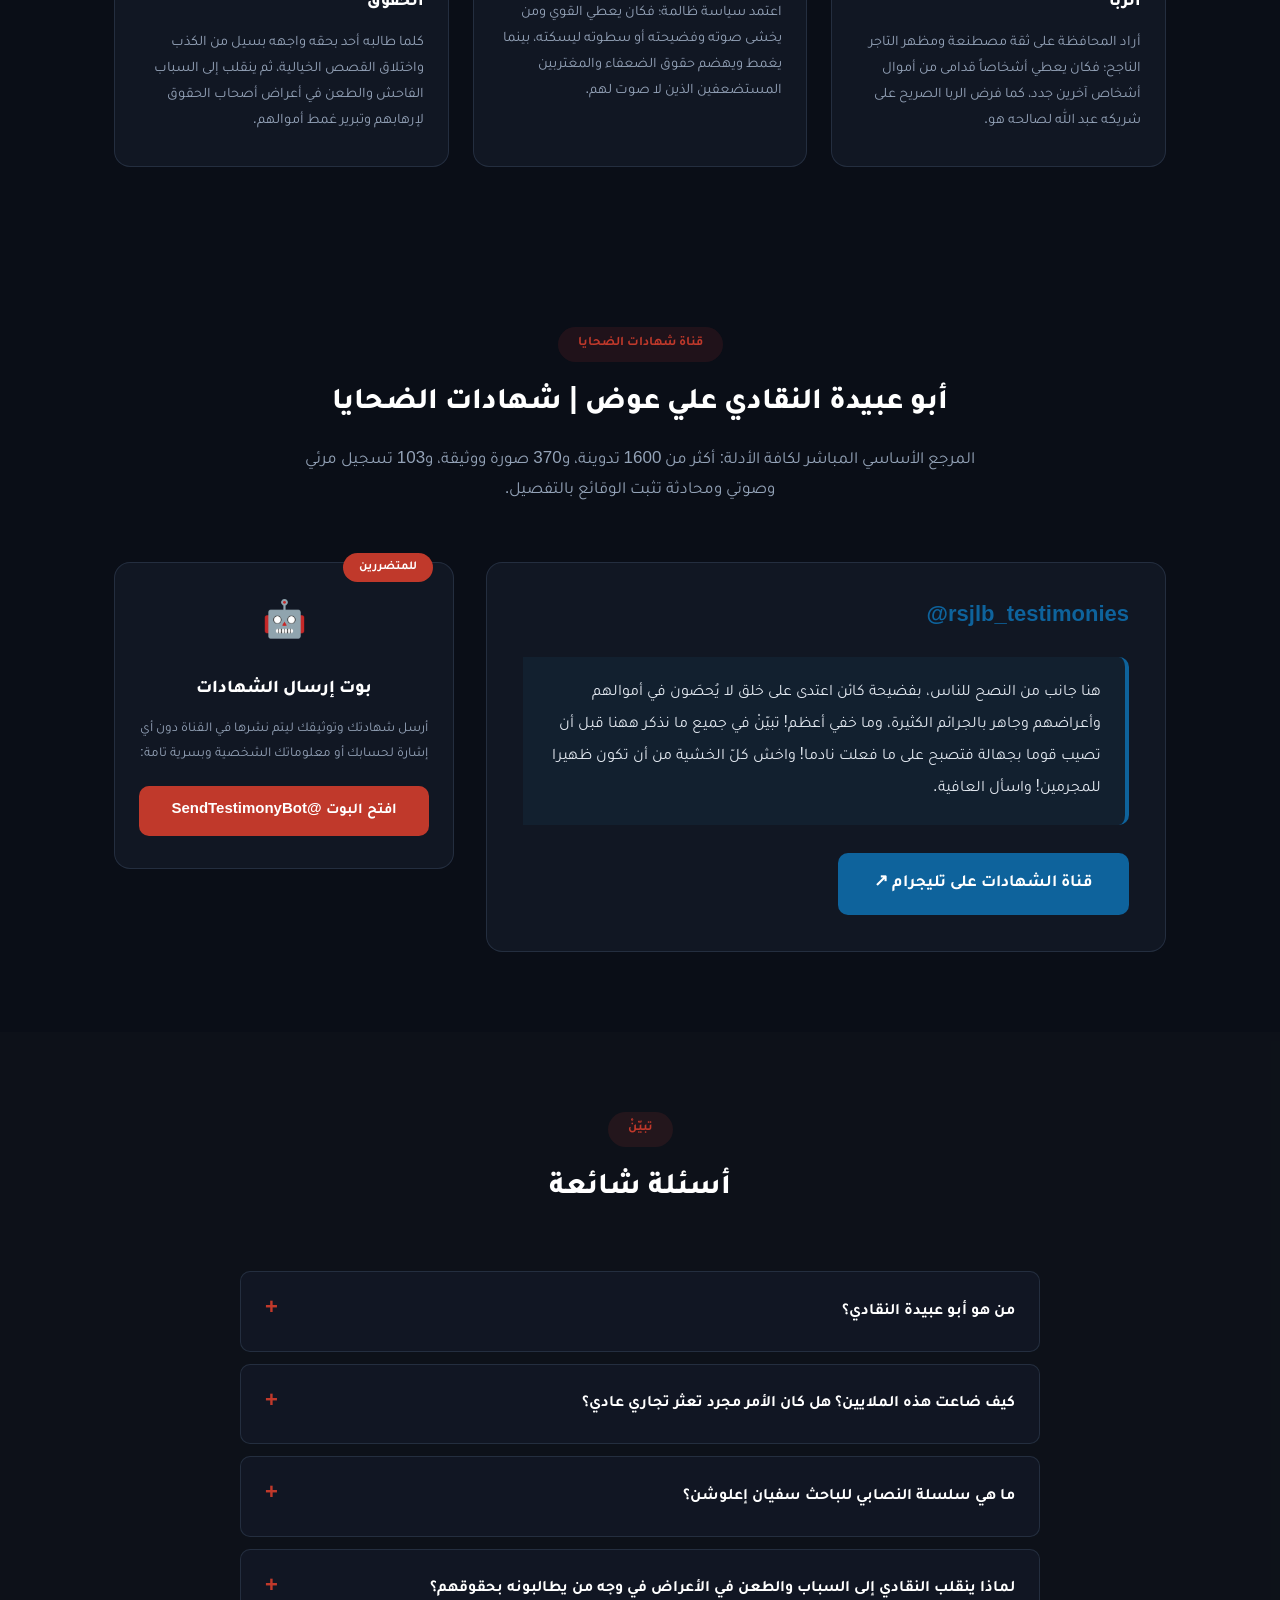
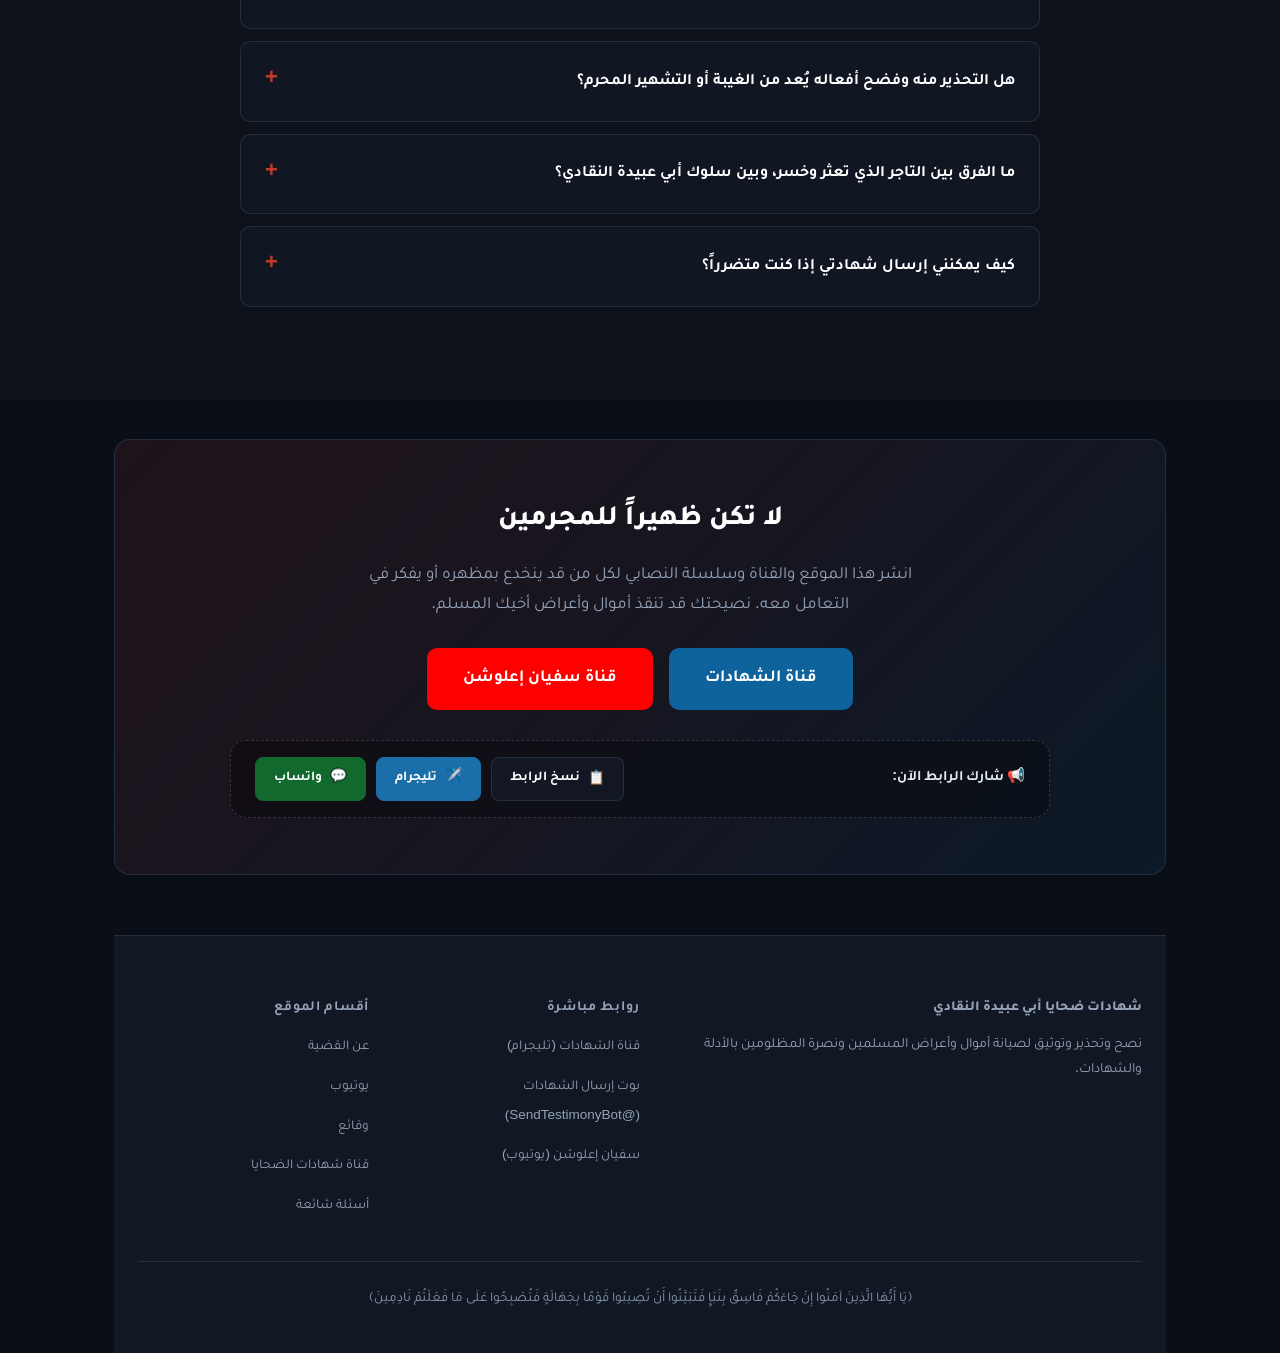
==== commit b5f883ff: "perf: self-host Tajawal woff2 fonts and optimize analytics loading for 97+ PSI" ====
--- a/index.html
+++ b/index.html
@@ -10,6 +10,9 @@
   <meta name="robots" content="index, follow, max-image-preview:large, max-snippet:-1, max-video-preview:-1">
   <link rel="canonical" href="https://abu-obaidah-ennaqqadi.github.io/">
 
+  <link rel="preload" href="tajawal-400.woff2" as="font" type="font/woff2" crossorigin>
+  <link rel="preload" href="tajawal-700.woff2" as="font" type="font/woff2" crossorigin>
+  <link rel="preconnect" href="https://img.youtube.com" crossorigin>
   <!-- Preload LCP image -->
   <link rel="preload" as="image" href="avatar.webp" type="image/webp" fetchpriority="high">
 
@@ -32,14 +35,9 @@
 
   <link rel="icon" type="image/png" href="favicon.png">
   <link rel="apple-touch-icon" href="favicon.png">
-
-  <link rel="preconnect" href="https://fonts.googleapis.com">
-  <link rel="preconnect" href="https://fonts.gstatic.com" crossorigin>
-  <link rel="preconnect" href="https://img.youtube.com" crossorigin>
-  <link rel="preload" as="style" href="https://fonts.googleapis.com/css2?family=Tajawal:wght@400;700;800&display=swap">
-  <link rel="stylesheet" href="https://fonts.googleapis.com/css2?family=Tajawal:wght@400;700;800&display=swap" media="print" onload="this.media='all'">
-  <noscript><link rel="stylesheet" href="https://fonts.googleapis.com/css2?family=Tajawal:wght@400;700;800&display=swap"></noscript>
-  <style>:root{--primary:#c0392b;--primary-dark:#a93226;--accent:#f6ad55;--bg-deep:#0a0e17;--bg-card:rgba(19,25,38,0.85);--bg-card-hover:rgba(26,34,53,0.95);--surface:#1e293b;--text:#e2e8f0;--text-muted:#94a3b8;--text-dim:#8899b0;--border:rgba(42,53,72,0.8);--telegram-color:#0e639c;--telegram-dark:#0a4d7a;--youtube-color:#FF0000;--radius:16px;--radius-sm:10px;}*,*::before,*::after{box-sizing:border-box;margin:0;padding:0;}html{scroll-behavior:smooth;font-size:62.5%;}body{font-family:'Tajawal','Segoe UI',sans-serif;font-size:1.7rem;line-height:1.75;color:var(--text);background:var(--bg-deep);direction:rtl;min-height:100vh;-webkit-font-smoothing:antialiased;position:relative;}#bgCanvas{position:fixed;top:0;left:0;width:100vw;height:100vh;z-index:0;pointer-events:none;}header,section,footer{position:relative;z-index:1;}a{color:inherit;text-decoration:none;}ul{list-style:none;}img{max-width:100%;}.container{max-width:1100px;margin:0 auto;padding:0 24px;}.btn{display:inline-flex;align-items:center;justify-content:center;gap:8px;padding:12px 28px;border-radius:var(--radius-sm);font-family:inherit;font-weight:700;font-size:1.5rem;cursor:pointer;border:none;transition:all 0.2s;white-space:nowrap;}.btn-lg{padding:16px 36px;font-size:1.7rem;}.btn-primary{background:var(--primary);color:#fff;}.btn-primary:hover{background:var(--primary-dark);transform:translateY(-2px);}.btn-telegram{background:var(--telegram-color);color:#fff;}.btn-telegram:hover{background:var(--telegram-dark);transform:translateY(-2px);}.btn-youtube{background:var(--youtube-color);color:#fff;}.btn-youtube:hover{background:#cc0000;transform:translateY(-2px);}.btn-outline{background:transparent;color:var(--text);border:2px solid var(--border);}.btn-outline:hover{border-color:var(--text-muted);background:rgba(255,255,255,0.05);}.site-header{position:sticky;top:0;z-index:100;background:rgba(10,14,23,0.92);backdrop-filter:blur(16px);-webkit-backdrop-filter:blur(16px);border-bottom:1px solid var(--border);padding:14px 0;}.nav-wrap{display:flex;align-items:center;gap:24px;flex-wrap:wrap;}.logo-area{display:flex;align-items:center;gap:12px;flex-shrink:0;}.logo-icon{font-size:2.6rem;}.logo-text h1{font-size:1.6rem;font-weight:800;line-height:1.3;color:#fff;}.logo-text span{font-size:1.2rem;color:var(--text-muted);}.main-nav{flex:1;}.main-nav ul{display:flex;gap:20px;justify-content:center;flex-wrap:wrap;}.main-nav a{font-size:1.4rem;font-weight:500;color:var(--text-muted);transition:color 0.2s;}.main-nav a:hover{color:#fff;}.nav-actions .btn{font-size:1.3rem;padding:10px 20px;}.hero{padding:90px 0 50px;text-align:center;position:relative;background:radial-gradient(ellipse at center top,rgba(229,62,62,0.15) 0%,transparent 70%);}.hero .container{position:relative;z-index:2;}.hero-badge{display:inline-block;background:rgba(229,62,62,0.18);color:#ff6b6b;padding:8px 24px;border-radius:50px;font-weight:800;font-size:1.5rem;margin-bottom:28px;border:1px solid rgba(229,62,62,0.4);letter-spacing:0.5px;box-shadow:0 0 15px rgba(229,62,62,0.2);}.hero h2{font-size:3.8rem;font-weight:900;line-height:1.4;margin-bottom:28px;color:#fff;}.hero .highlight{color:var(--primary);}.hero .lead{font-size:1.9rem;line-height:2;color:var(--text-muted);max-width:800px;margin:0 auto 32px;background:var(--bg-card);padding:24px 32px;border-radius:var(--radius);border-right:4px solid var(--primary);text-align:right;}.target-profile-card{display:flex;align-items:center;justify-content:center;gap:36px;background:linear-gradient(135deg,rgba(26,32,44,0.95),rgba(15,20,28,0.98));border:1px solid rgba(229,62,62,0.45);border-radius:24px;padding:36px 44px;margin:15px auto 28px;text-align:right;max-width:780px;box-shadow:0 16px 50px rgba(0,0,0,0.6),0 0 35px rgba(229,62,62,0.15);position:relative;}.target-avatar-wrap{position:relative;flex-shrink:0;}.target-avatar{width:250px;height:250px;border-radius:20px;border:4px solid var(--primary);object-fit:cover;box-shadow:0 10px 30px rgba(0,0,0,0.6),0 0 30px rgba(229,62,62,0.35);display:block;}.target-info{flex:1;}.target-title{font-size:3.4rem;font-weight:900;color:#fff;margin-bottom:12px;line-height:1.2;}.target-real-name{font-size:2.3rem;font-weight:800;color:var(--accent);letter-spacing:0.5px;line-height:1.3;}.share-box{background:rgba(26,32,44,0.65);border:1px dashed rgba(255,255,255,0.22);border-radius:var(--radius);padding:16px 24px;margin:0 auto 40px;max-width:820px;display:flex;align-items:center;justify-content:space-between;gap:16px;flex-wrap:wrap;}.share-label{font-size:1.45rem;font-weight:700;color:var(--text-main);}.share-buttons{display:flex;gap:10px;flex-wrap:wrap;}.btn-share{display:inline-flex;align-items:center;gap:8px;padding:9px 18px;border-radius:8px;font-size:1.35rem;font-weight:700;cursor:pointer;border:1px solid var(--border);background:var(--bg-card);color:#fff;transition:all 0.2s ease;text-decoration:none;font-family:inherit;}.btn-share:hover{transform:translateY(-2px);border-color:#fff;}.btn-share-tg{background:#1a6fa8;border-color:#1a6fa8;color:#fff;}.btn-share-tg:hover{background:#155d8e;border-color:#155d8e;}.btn-share-wa{background:#11692e;border-color:#11692e;color:#fff;}.btn-share-wa:hover{background:#0d5424;border-color:#0d5424;}.hero-links-bar{display:flex;gap:16px;justify-content:center;flex-wrap:wrap;margin:0 auto 36px;max-width:950px;}.link-chip{display:inline-flex;align-items:center;gap:12px;background:linear-gradient(135deg,rgba(26,32,44,0.9),rgba(15,20,28,0.95));border:1px solid var(--border);border-radius:50px;padding:13px 24px;text-decoration:none;color:#fff;font-size:1.45rem;font-weight:700;transition:all 0.25s ease;box-shadow:0 4px 15px rgba(0,0,0,0.3);}.link-chip .chip-icon{font-size:1.8rem;line-height:1;}.link-chip .chip-text{flex:1;}.link-chip .chip-arrow{font-size:1.5rem;color:var(--text-dim);transition:transform 0.2s ease,color 0.2s ease;}.link-chip:hover{transform:translateY(-3px);}.link-chip:hover .chip-arrow{color:#fff;}.link-chip.chip-yt:hover{border-color:var(--primary);background:rgba(229,62,62,0.15);box-shadow:0 8px 25px rgba(229,62,62,0.25);}.link-chip.chip-tg:hover{border-color:var(--telegram-color);background:rgba(34,158,217,0.15);box-shadow:0 8px 25px rgba(34,158,217,0.25);}.link-chip.chip-bot:hover{border-color:var(--accent);background:rgba(214,158,46,0.15);box-shadow:0 8px 25px rgba(214,158,46,0.25);}.stats-bar{display:grid;grid-template-columns:repeat(4,1fr);gap:20px;margin-top:20px;}.stat-item{background:var(--bg-card);border:1px solid var(--border);border-radius:var(--radius);padding:28px 16px;transition:border-color 0.2s;}.stat-item:hover{border-color:var(--primary);}.stat-item h3{font-size:2.4rem;font-weight:900;color:var(--primary);margin-bottom:6px;}.stat-item p{font-size:1.3rem;color:var(--text-muted);font-weight:500;}section{padding:80px 0;}.section-header{text-align:center;margin-bottom:56px;}.section-tag{display:inline-block;background:rgba(229,62,62,0.1);color:var(--primary);padding:6px 20px;border-radius:50px;font-size:1.3rem;font-weight:700;margin-bottom:16px;}.section-header h2{font-size:3rem;font-weight:900;color:#fff;margin-bottom:16px;}.section-header p{font-size:1.7rem;color:var(--text-muted);max-width:700px;margin:0 auto;}.video-section{background:var(--bg-card);border:1px solid var(--border);border-radius:var(--radius);overflow:hidden;margin-bottom:36px;transition:border-color 0.3s,box-shadow 0.3s;}.video-section:hover{border-color:var(--primary);box-shadow:0 8px 40px rgba(229,62,62,0.08);}.video-header{display:flex;align-items:center;gap:16px;padding:20px 28px;border-bottom:1px solid var(--border);}.ep-num{background:var(--primary);color:#fff;padding:6px 16px;border-radius:8px;font-weight:800;font-size:1.4rem;white-space:nowrap;}.video-header h3{font-size:1.8rem;font-weight:800;color:#fff;line-height:1.4;}.video-wrapper{position:relative;padding-top:56.25%;background:#0b0f19;cursor:pointer;overflow:hidden;}.video-wrapper iframe,.video-wrapper .yt-thumb{position:absolute;top:0;left:0;width:100%;height:100%;object-fit:cover;border:none;}.yt-play-btn{position:absolute;top:50%;left:50%;transform:translate(-50%,-50%);background:none;border:none;cursor:pointer;z-index:2;transition:transform 0.2s cubic-bezier(0,0,0.2,1);padding:0;}.yt-play-btn svg{display:block;filter:drop-shadow(0 4px 12px rgba(0,0,0,0.6));}.yt-play-bg{fill:#cc181e;transition:fill 0.2s;}.video-wrapper:hover .yt-play-btn{transform:translate(-50%,-50%) scale(1.12);}.video-wrapper:hover .yt-play-bg{fill:#ff0000;}.video-summary{padding:20px 28px;border-top:1px solid var(--border);}.video-summary p{font-size:1.55rem;color:var(--text-muted);line-height:1.9;}.video-summary strong{color:var(--accent);font-weight:700;}.ep-accordion{border-top:1px solid var(--border);background:rgba(10,14,23,0.5);transition:background 0.3s;}.ep-accordion summary{display:flex;justify-content:space-between;align-items:center;padding:16px 28px;cursor:pointer;user-select:none;font-weight:700;font-size:1.5rem;color:var(--accent);transition:background 0.2s,color 0.2s;list-style:none;}.ep-accordion summary::-webkit-details-marker{display:none;}.ep-accordion summary:hover{background:rgba(255,255,255,0.04);color:#fff;}.ep-accordion-icon{font-size:1.8rem;transition:transform 0.3s ease;color:var(--primary);}.ep-accordion[open] .ep-accordion-icon{transform:rotate(180deg);}.ep-accordion-content{padding:24px 28px 28px;border-top:1px dashed var(--border);font-size:1.5rem;line-height:2;color:var(--text);background:rgba(19,25,38,0.7);}.ep-accordion-content h4{color:#fff;font-size:1.6rem;margin:20px 0 8px;display:flex;align-items:center;gap:8px;}.ep-accordion-content h4:first-child{margin-top:0;}.ep-accordion-content ul{list-style:disc;padding-right:24px;margin-bottom:16px;}.ep-accordion-content li{margin-bottom:8px;color:var(--text-muted);}.ep-accordion-content li strong{color:var(--text);}.ep-accordion-content p{margin-bottom:12px;color:var(--text-muted);}.ep-accordion-content .highlight-box{background:rgba(229,62,62,0.08);border-right:4px solid var(--primary);padding:14px 20px;border-radius:0 var(--radius-sm) var(--radius-sm) 0;margin:16px 0;color:#fca5a5;font-size:1.45rem;line-height:1.8;}.expose-grid{display:grid;grid-template-columns:repeat(3,1fr);gap:24px;}.expose-card{background:var(--bg-card);border:1px solid var(--border);border-radius:var(--radius);padding:32px 24px;transition:border-color 0.3s,transform 0.3s;}.expose-card:hover{border-color:var(--primary);transform:translateY(-4px);}.expose-icon{font-size:3rem;margin-bottom:16px;}.expose-card h3{font-size:1.7rem;font-weight:800;color:#fff;margin-bottom:12px;}.expose-card p{font-size:1.45rem;color:var(--text-muted);line-height:1.8;}.telegram-spotlight{display:grid;grid-template-columns:2fr 1fr;gap:32px;align-items:start;}.telegram-content{background:var(--bg-card);border:1px solid var(--border);border-radius:var(--radius);padding:36px;}.telegram-content h3{font-size:2.2rem;font-weight:900;color:var(--telegram-color);margin-bottom:20px;direction:ltr;text-align:right;}.telegram-quote{background:rgba(38,165,228,0.06);border-right:4px solid var(--telegram-color);padding:20px 24px;border-radius:0 var(--radius-sm) var(--radius-sm) 0;font-size:1.6rem;line-height:2;color:var(--text);margin-bottom:28px;}.telegram-actions{display:flex;gap:12px;flex-wrap:wrap;}.bot-card{background:var(--bg-card);border:1px solid var(--border);border-radius:var(--radius);padding:32px 24px;text-align:center;position:relative;}.bot-badge{position:absolute;top:-10px;right:20px;background:var(--primary);color:#fff;padding:4px 16px;border-radius:50px;font-size:1.2rem;font-weight:700;}.bot-icon{font-size:3.6rem;margin-bottom:16px;}.bot-card h4{font-size:1.8rem;font-weight:800;color:#fff;margin-bottom:12px;}.bot-card p{font-size:1.35rem;color:var(--text-muted);line-height:1.8;margin-bottom:20px;}.faq-list{max-width:800px;margin:0 auto;}.faq-item{border:1px solid var(--border);border-radius:var(--radius-sm);margin-bottom:12px;overflow:hidden;background:var(--bg-card);transition:border-color 0.2s;}.faq-item:hover,.faq-item.active{border-color:var(--primary);}.faq-question{display:flex;justify-content:space-between;align-items:center;padding:20px 24px;cursor:pointer;font-weight:700;font-size:1.6rem;color:#fff;user-select:none;}.faq-toggle-icon{font-size:2.2rem;color:var(--primary);transition:transform 0.3s;flex-shrink:0;}.faq-item.active .faq-toggle-icon{transform:rotate(45deg);}.faq-answer{max-height:0;overflow:hidden;transition:max-height 0.35s ease,padding 0.35s ease;padding:0 24px;font-size:1.5rem;color:var(--text-muted);line-height:1.9;}.faq-item.active .faq-answer{max-height:400px;padding:0 24px 24px;}.faq-answer a{text-decoration:underline;}.cta-banner{background:linear-gradient(135deg,rgba(229,62,62,0.1),rgba(38,165,228,0.08));border:1px solid var(--border);border-radius:var(--radius);padding:56px 40px;text-align:center;margin:40px 0 60px;}.cta-banner h2{font-size:2.8rem;font-weight:900;color:#fff;margin-bottom:16px;}.cta-banner p{font-size:1.7rem;color:var(--text-muted);max-width:600px;margin:0 auto 28px;}.cta-buttons{display:flex;gap:16px;justify-content:center;flex-wrap:wrap;}.site-footer{background:var(--bg-card);border-top:1px solid var(--border);padding:60px 0 40px;}.footer-grid{display:grid;grid-template-columns:2fr 1fr 1fr;gap:40px;margin-bottom:40px;}.footer-info h4{font-size:1.7rem;font-weight:800;color:#fff;margin-bottom:12px;}.footer-info p{font-size:1.4rem;color:var(--text-muted);line-height:1.8;}.footer-links h5{font-size:1.5rem;font-weight:700;color:#fff;margin-bottom:16px;}.footer-links ul{display:flex;flex-direction:column;gap:10px;}.footer-links a{font-size:1.35rem;color:var(--text-muted);transition:color 0.2s;}.footer-links a:hover{color:var(--telegram-color);}.footer-brand-title{font-size:1.6rem;font-weight:800;color:var(--text);margin-bottom:12px;}.footer-links-title{font-size:1.4rem;font-weight:700;color:var(--text-muted);margin-bottom:12px;text-transform:uppercase;letter-spacing:0.05em;}.footer-bottom{border-top:1px solid var(--border);padding-top:24px;text-align:center;}.footer-bottom p{font-size:1.35rem;color:var(--text-dim);line-height:2;}@media (max-width:968px){.hero h2{font-size:2.8rem;}.stats-bar{grid-template-columns:repeat(2,1fr);}.expose-grid{grid-template-columns:1fr 1fr;}.telegram-spotlight{grid-template-columns:1fr;}.footer-grid{grid-template-columns:1fr;}.nav-actions{display:none;}.main-nav ul{gap:12px;}}@media (max-width:640px){html{font-size:55%;}.hero{padding:60px 0 40px;}.hero h2{font-size:2.4rem;}.hero .lead{padding:16px 20px;font-size:1.6rem;}.stats-bar{grid-template-columns:1fr 1fr;gap:12px;}.stat-item{padding:20px 12px;}.stat-item h3{font-size:1.9rem;}.expose-grid{grid-template-columns:1fr;}.section-header h2{font-size:2.4rem;}section{padding:56px 0;}.video-header{flex-direction:column;align-items:flex-start;gap:8px;}.video-header h3{font-size:1.6rem;}.cta-banner{padding:36px 20px;}.cta-banner h2{font-size:2.2rem;}.target-profile-card{flex-direction:column;text-align:center;gap:20px;padding:28px 20px;}.target-avatar{width:200px;height:200px;}.target-title{font-size:2.6rem;}.target-real-name{font-size:1.9rem;}.hero-links-bar{flex-direction:column;align-items:stretch;gap:10px;}.link-chip{justify-content:center;}.main-nav ul{display:none;}.logo-text h1{font-size:1.4rem;}}</style>
+<style>@font-face{font-family:'Tajawal';font-style:normal;font-weight:400;font-display:swap;src:url('tajawal-400.woff2') format('woff2');}
+@font-face{font-family:'Tajawal';font-style:normal;font-weight:700;font-display:swap;src:url('tajawal-700.woff2') format('woff2');}
+@font-face{font-family:'Tajawal';font-style:normal;font-weight:800;font-display:swap;src:url('tajawal-800.woff2') format('woff2');}:root{--primary:#c0392b;--primary-dark:#a93226;--accent:#f6ad55;--bg-deep:#0a0e17;--bg-card:rgba(19,25,38,0.85);--bg-card-hover:rgba(26,34,53,0.95);--surface:#1e293b;--text:#e2e8f0;--text-muted:#94a3b8;--text-dim:#8899b0;--border:rgba(42,53,72,0.8);--telegram-color:#0e639c;--telegram-dark:#0a4d7a;--youtube-color:#FF0000;--radius:16px;--radius-sm:10px;}*,*::before,*::after{box-sizing:border-box;margin:0;padding:0;}html{scroll-behavior:smooth;font-size:62.5%;}body{font-family:'Tajawal','Segoe UI',sans-serif;font-size:1.7rem;line-height:1.75;color:var(--text);background:var(--bg-deep);direction:rtl;min-height:100vh;-webkit-font-smoothing:antialiased;position:relative;}#bgCanvas{position:fixed;top:0;left:0;width:100vw;height:100vh;z-index:0;pointer-events:none;}header,section,footer{position:relative;z-index:1;}a{color:inherit;text-decoration:none;}ul{list-style:none;}img{max-width:100%;}.container{max-width:1100px;margin:0 auto;padding:0 24px;}.btn{display:inline-flex;align-items:center;justify-content:center;gap:8px;padding:12px 28px;border-radius:var(--radius-sm);font-family:inherit;font-weight:700;font-size:1.5rem;cursor:pointer;border:none;transition:all 0.2s;white-space:nowrap;}.btn-lg{padding:16px 36px;font-size:1.7rem;}.btn-primary{background:var(--primary);color:#fff;}.btn-primary:hover{background:var(--primary-dark);transform:translateY(-2px);}.btn-telegram{background:var(--telegram-color);color:#fff;}.btn-telegram:hover{background:var(--telegram-dark);transform:translateY(-2px);}.btn-youtube{background:var(--youtube-color);color:#fff;}.btn-youtube:hover{background:#cc0000;transform:translateY(-2px);}.btn-outline{background:transparent;color:var(--text);border:2px solid var(--border);}.btn-outline:hover{border-color:var(--text-muted);background:rgba(255,255,255,0.05);}.site-header{position:sticky;top:0;z-index:100;background:rgba(10,14,23,0.92);backdrop-filter:blur(16px);-webkit-backdrop-filter:blur(16px);border-bottom:1px solid var(--border);padding:14px 0;}.nav-wrap{display:flex;align-items:center;gap:24px;flex-wrap:wrap;}.logo-area{display:flex;align-items:center;gap:12px;flex-shrink:0;}.logo-icon{font-size:2.6rem;}.logo-text h1{font-size:1.6rem;font-weight:800;line-height:1.3;color:#fff;}.logo-text span{font-size:1.2rem;color:var(--text-muted);}.main-nav{flex:1;}.main-nav ul{display:flex;gap:20px;justify-content:center;flex-wrap:wrap;}.main-nav a{font-size:1.4rem;font-weight:500;color:var(--text-muted);transition:color 0.2s;}.main-nav a:hover{color:#fff;}.nav-actions .btn{font-size:1.3rem;padding:10px 20px;}.hero{padding:90px 0 50px;text-align:center;position:relative;background:radial-gradient(ellipse at center top,rgba(229,62,62,0.15) 0%,transparent 70%);}.hero .container{position:relative;z-index:2;}.hero-badge{display:inline-block;background:rgba(229,62,62,0.18);color:#ff6b6b;padding:8px 24px;border-radius:50px;font-weight:800;font-size:1.5rem;margin-bottom:28px;border:1px solid rgba(229,62,62,0.4);letter-spacing:0.5px;box-shadow:0 0 15px rgba(229,62,62,0.2);}.hero h2{font-size:3.8rem;font-weight:900;line-height:1.4;margin-bottom:28px;color:#fff;}.hero .highlight{color:var(--primary);}.hero .lead{font-size:1.9rem;line-height:2;color:var(--text-muted);max-width:800px;margin:0 auto 32px;background:var(--bg-card);padding:24px 32px;border-radius:var(--radius);border-right:4px solid var(--primary);text-align:right;}.target-profile-card{display:flex;align-items:center;justify-content:center;gap:36px;background:linear-gradient(135deg,rgba(26,32,44,0.95),rgba(15,20,28,0.98));border:1px solid rgba(229,62,62,0.45);border-radius:24px;padding:36px 44px;margin:15px auto 28px;text-align:right;max-width:780px;box-shadow:0 16px 50px rgba(0,0,0,0.6),0 0 35px rgba(229,62,62,0.15);position:relative;}.target-avatar-wrap{position:relative;flex-shrink:0;}.target-avatar{width:250px;height:250px;border-radius:20px;border:4px solid var(--primary);object-fit:cover;box-shadow:0 10px 30px rgba(0,0,0,0.6),0 0 30px rgba(229,62,62,0.35);display:block;}.target-info{flex:1;}.target-title{font-size:3.4rem;font-weight:900;color:#fff;margin-bottom:12px;line-height:1.2;}.target-real-name{font-size:2.3rem;font-weight:800;color:var(--accent);letter-spacing:0.5px;line-height:1.3;}.share-box{background:rgba(26,32,44,0.65);border:1px dashed rgba(255,255,255,0.22);border-radius:var(--radius);padding:16px 24px;margin:0 auto 40px;max-width:820px;display:flex;align-items:center;justify-content:space-between;gap:16px;flex-wrap:wrap;}.share-label{font-size:1.45rem;font-weight:700;color:var(--text-main);}.share-buttons{display:flex;gap:10px;flex-wrap:wrap;}.btn-share{display:inline-flex;align-items:center;gap:8px;padding:9px 18px;border-radius:8px;font-size:1.35rem;font-weight:700;cursor:pointer;border:1px solid var(--border);background:var(--bg-card);color:#fff;transition:all 0.2s ease;text-decoration:none;font-family:inherit;}.btn-share:hover{transform:translateY(-2px);border-color:#fff;}.btn-share-tg{background:#1a6fa8;border-color:#1a6fa8;color:#fff;}.btn-share-tg:hover{background:#155d8e;border-color:#155d8e;}.btn-share-wa{background:#11692e;border-color:#11692e;color:#fff;}.btn-share-wa:hover{background:#0d5424;border-color:#0d5424;}.hero-links-bar{display:flex;gap:16px;justify-content:center;flex-wrap:wrap;margin:0 auto 36px;max-width:950px;}.link-chip{display:inline-flex;align-items:center;gap:12px;background:linear-gradient(135deg,rgba(26,32,44,0.9),rgba(15,20,28,0.95));border:1px solid var(--border);border-radius:50px;padding:13px 24px;text-decoration:none;color:#fff;font-size:1.45rem;font-weight:700;transition:all 0.25s ease;box-shadow:0 4px 15px rgba(0,0,0,0.3);}.link-chip .chip-icon{font-size:1.8rem;line-height:1;}.link-chip .chip-text{flex:1;}.link-chip .chip-arrow{font-size:1.5rem;color:var(--text-dim);transition:transform 0.2s ease,color 0.2s ease;}.link-chip:hover{transform:translateY(-3px);}.link-chip:hover .chip-arrow{color:#fff;}.link-chip.chip-yt:hover{border-color:var(--primary);background:rgba(229,62,62,0.15);box-shadow:0 8px 25px rgba(229,62,62,0.25);}.link-chip.chip-tg:hover{border-color:var(--telegram-color);background:rgba(34,158,217,0.15);box-shadow:0 8px 25px rgba(34,158,217,0.25);}.link-chip.chip-bot:hover{border-color:var(--accent);background:rgba(214,158,46,0.15);box-shadow:0 8px 25px rgba(214,158,46,0.25);}.stats-bar{display:grid;grid-template-columns:repeat(4,1fr);gap:20px;margin-top:20px;}.stat-item{background:var(--bg-card);border:1px solid var(--border);border-radius:var(--radius);padding:28px 16px;transition:border-color 0.2s;}.stat-item:hover{border-color:var(--primary);}.stat-item h3{font-size:2.4rem;font-weight:900;color:var(--primary);margin-bottom:6px;}.stat-item p{font-size:1.3rem;color:var(--text-muted);font-weight:500;}section{padding:80px 0;}.section-header{text-align:center;margin-bottom:56px;}.section-tag{display:inline-block;background:rgba(229,62,62,0.1);color:var(--primary);padding:6px 20px;border-radius:50px;font-size:1.3rem;font-weight:700;margin-bottom:16px;}.section-header h2{font-size:3rem;font-weight:900;color:#fff;margin-bottom:16px;}.section-header p{font-size:1.7rem;color:var(--text-muted);max-width:700px;margin:0 auto;}.video-section{background:var(--bg-card);border:1px solid var(--border);border-radius:var(--radius);overflow:hidden;margin-bottom:36px;transition:border-color 0.3s,box-shadow 0.3s;}.video-section:hover{border-color:var(--primary);box-shadow:0 8px 40px rgba(229,62,62,0.08);}.video-header{display:flex;align-items:center;gap:16px;padding:20px 28px;border-bottom:1px solid var(--border);}.ep-num{background:var(--primary);color:#fff;padding:6px 16px;border-radius:8px;font-weight:800;font-size:1.4rem;white-space:nowrap;}.video-header h3{font-size:1.8rem;font-weight:800;color:#fff;line-height:1.4;}.video-wrapper{position:relative;padding-top:56.25%;background:#0b0f19;cursor:pointer;overflow:hidden;}.video-wrapper iframe,.video-wrapper .yt-thumb{position:absolute;top:0;left:0;width:100%;height:100%;object-fit:cover;border:none;}.yt-play-btn{position:absolute;top:50%;left:50%;transform:translate(-50%,-50%);background:none;border:none;cursor:pointer;z-index:2;transition:transform 0.2s cubic-bezier(0,0,0.2,1);padding:0;}.yt-play-btn svg{display:block;filter:drop-shadow(0 4px 12px rgba(0,0,0,0.6));}.yt-play-bg{fill:#cc181e;transition:fill 0.2s;}.video-wrapper:hover .yt-play-btn{transform:translate(-50%,-50%) scale(1.12);}.video-wrapper:hover .yt-play-bg{fill:#ff0000;}.video-summary{padding:20px 28px;border-top:1px solid var(--border);}.video-summary p{font-size:1.55rem;color:var(--text-muted);line-height:1.9;}.video-summary strong{color:var(--accent);font-weight:700;}.ep-accordion{border-top:1px solid var(--border);background:rgba(10,14,23,0.5);transition:background 0.3s;}.ep-accordion summary{display:flex;justify-content:space-between;align-items:center;padding:16px 28px;cursor:pointer;user-select:none;font-weight:700;font-size:1.5rem;color:var(--accent);transition:background 0.2s,color 0.2s;list-style:none;}.ep-accordion summary::-webkit-details-marker{display:none;}.ep-accordion summary:hover{background:rgba(255,255,255,0.04);color:#fff;}.ep-accordion-icon{font-size:1.8rem;transition:transform 0.3s ease;color:var(--primary);}.ep-accordion[open] .ep-accordion-icon{transform:rotate(180deg);}.ep-accordion-content{padding:24px 28px 28px;border-top:1px dashed var(--border);font-size:1.5rem;line-height:2;color:var(--text);background:rgba(19,25,38,0.7);}.ep-accordion-content h4{color:#fff;font-size:1.6rem;margin:20px 0 8px;display:flex;align-items:center;gap:8px;}.ep-accordion-content h4:first-child{margin-top:0;}.ep-accordion-content ul{list-style:disc;padding-right:24px;margin-bottom:16px;}.ep-accordion-content li{margin-bottom:8px;color:var(--text-muted);}.ep-accordion-content li strong{color:var(--text);}.ep-accordion-content p{margin-bottom:12px;color:var(--text-muted);}.ep-accordion-content .highlight-box{background:rgba(229,62,62,0.08);border-right:4px solid var(--primary);padding:14px 20px;border-radius:0 var(--radius-sm) var(--radius-sm) 0;margin:16px 0;color:#fca5a5;font-size:1.45rem;line-height:1.8;}.expose-grid{display:grid;grid-template-columns:repeat(3,1fr);gap:24px;}.expose-card{background:var(--bg-card);border:1px solid var(--border);border-radius:var(--radius);padding:32px 24px;transition:border-color 0.3s,transform 0.3s;}.expose-card:hover{border-color:var(--primary);transform:translateY(-4px);}.expose-icon{font-size:3rem;margin-bottom:16px;}.expose-card h3{font-size:1.7rem;font-weight:800;color:#fff;margin-bottom:12px;}.expose-card p{font-size:1.45rem;color:var(--text-muted);line-height:1.8;}.telegram-spotlight{display:grid;grid-template-columns:2fr 1fr;gap:32px;align-items:start;}.telegram-content{background:var(--bg-card);border:1px solid var(--border);border-radius:var(--radius);padding:36px;}.telegram-content h3{font-size:2.2rem;font-weight:900;color:var(--telegram-color);margin-bottom:20px;direction:ltr;text-align:right;}.telegram-quote{background:rgba(38,165,228,0.06);border-right:4px solid var(--telegram-color);padding:20px 24px;border-radius:0 var(--radius-sm) var(--radius-sm) 0;font-size:1.6rem;line-height:2;color:var(--text);margin-bottom:28px;}.telegram-actions{display:flex;gap:12px;flex-wrap:wrap;}.bot-card{background:var(--bg-card);border:1px solid var(--border);border-radius:var(--radius);padding:32px 24px;text-align:center;position:relative;}.bot-badge{position:absolute;top:-10px;right:20px;background:var(--primary);color:#fff;padding:4px 16px;border-radius:50px;font-size:1.2rem;font-weight:700;}.bot-icon{font-size:3.6rem;margin-bottom:16px;}.bot-card h4{font-size:1.8rem;font-weight:800;color:#fff;margin-bottom:12px;}.bot-card p{font-size:1.35rem;color:var(--text-muted);line-height:1.8;margin-bottom:20px;}.faq-list{max-width:800px;margin:0 auto;}.faq-item{border:1px solid var(--border);border-radius:var(--radius-sm);margin-bottom:12px;overflow:hidden;background:var(--bg-card);transition:border-color 0.2s;}.faq-item:hover,.faq-item.active{border-color:var(--primary);}.faq-question{display:flex;justify-content:space-between;align-items:center;padding:20px 24px;cursor:pointer;font-weight:700;font-size:1.6rem;color:#fff;user-select:none;}.faq-toggle-icon{font-size:2.2rem;color:var(--primary);transition:transform 0.3s;flex-shrink:0;}.faq-item.active .faq-toggle-icon{transform:rotate(45deg);}.faq-answer{max-height:0;overflow:hidden;transition:max-height 0.35s ease,padding 0.35s ease;padding:0 24px;font-size:1.5rem;color:var(--text-muted);line-height:1.9;}.faq-item.active .faq-answer{max-height:400px;padding:0 24px 24px;}.faq-answer a{text-decoration:underline;}.cta-banner{background:linear-gradient(135deg,rgba(229,62,62,0.1),rgba(38,165,228,0.08));border:1px solid var(--border);border-radius:var(--radius);padding:56px 40px;text-align:center;margin:40px 0 60px;}.cta-banner h2{font-size:2.8rem;font-weight:900;color:#fff;margin-bottom:16px;}.cta-banner p{font-size:1.7rem;color:var(--text-muted);max-width:600px;margin:0 auto 28px;}.cta-buttons{display:flex;gap:16px;justify-content:center;flex-wrap:wrap;}.site-footer{background:var(--bg-card);border-top:1px solid var(--border);padding:60px 0 40px;}.footer-grid{display:grid;grid-template-columns:2fr 1fr 1fr;gap:40px;margin-bottom:40px;}.footer-info h4{font-size:1.7rem;font-weight:800;color:#fff;margin-bottom:12px;}.footer-info p{font-size:1.4rem;color:var(--text-muted);line-height:1.8;}.footer-links h5{font-size:1.5rem;font-weight:700;color:#fff;margin-bottom:16px;}.footer-links ul{display:flex;flex-direction:column;gap:10px;}.footer-links a{font-size:1.35rem;color:var(--text-muted);transition:color 0.2s;}.footer-links a:hover{color:var(--telegram-color);}.footer-brand-title{font-size:1.6rem;font-weight:800;color:var(--text);margin-bottom:12px;}.footer-links-title{font-size:1.4rem;font-weight:700;color:var(--text-muted);margin-bottom:12px;text-transform:uppercase;letter-spacing:0.05em;}.footer-bottom{border-top:1px solid var(--border);padding-top:24px;text-align:center;}.footer-bottom p{font-size:1.35rem;color:var(--text-dim);line-height:2;}@media (max-width:968px){.hero h2{font-size:2.8rem;}.stats-bar{grid-template-columns:repeat(2,1fr);}.expose-grid{grid-template-columns:1fr 1fr;}.telegram-spotlight{grid-template-columns:1fr;}.footer-grid{grid-template-columns:1fr;}.nav-actions{display:none;}.main-nav ul{gap:12px;}}@media (max-width:640px){html{font-size:55%;}.hero{padding:60px 0 40px;}.hero h2{font-size:2.4rem;}.hero .lead{padding:16px 20px;font-size:1.6rem;}.stats-bar{grid-template-columns:1fr 1fr;gap:12px;}.stat-item{padding:20px 12px;}.stat-item h3{font-size:1.9rem;}.expose-grid{grid-template-columns:1fr;}.section-header h2{font-size:2.4rem;}section{padding:56px 0;}.video-header{flex-direction:column;align-items:flex-start;gap:8px;}.video-header h3{font-size:1.6rem;}.cta-banner{padding:36px 20px;}.cta-banner h2{font-size:2.2rem;}.target-profile-card{flex-direction:column;text-align:center;gap:20px;padding:28px 20px;}.target-avatar{width:200px;height:200px;}.target-title{font-size:2.6rem;}.target-real-name{font-size:1.9rem;}.hero-links-bar{flex-direction:column;align-items:stretch;gap:10px;}.link-chip{justify-content:center;}.main-nav ul{display:none;}.logo-text h1{font-size:1.4rem;}}</style>
 
   <script type="application/ld+json">
   {
@@ -919,16 +917,18 @@
       let canvasStarted = false;
       const startCanvas = () => {
         if (canvasStarted) return;
+        if (window.innerWidth < 768) return;
         canvasStarted = true;
         initCanvas();
       };
-      window.addEventListener('scroll', startCanvas, { once: true, passive: true });
-      window.addEventListener('mousemove', startCanvas, { once: true, passive: true });
-      setTimeout(startCanvas, 3500);
+      if (window.innerWidth >= 768) {
+        window.addEventListener('mousemove', startCanvas, { once: true, passive: true });
+        setTimeout(startCanvas, 2000);
+      }
     });
   </script>
 
-  <!-- Google tag (gtag.js) — optimized lazy loading -->
+  <!-- Google tag (gtag.js) — loaded on actual user interaction -->
   <script>
     function initAnalytics() {
       if (window._gtagInitialized) return;
@@ -936,19 +936,13 @@
       const s = document.createElement('script');
       s.async = true;
       s.src = 'https://www.googletagmanager.com/gtag/js?id=G-S3DKYS8YCT';
-      document.body.appendChild(s);
+      document.head.appendChild(s);
       window.dataLayer = window.dataLayer || [];
       function gtag(){dataLayer.push(arguments);}
       gtag('js', new Date());
       gtag('config', 'G-S3DKYS8YCT');
     }
-    const events = ['scroll', 'touchstart', 'mousemove', 'keydown'];
-    const triggerAnalytics = () => {
-      initAnalytics();
-      events.forEach(e => window.removeEventListener(e, triggerAnalytics));
-    };
-    events.forEach(e => window.addEventListener(e, triggerAnalytics, { passive: true, once: true }));
-    setTimeout(initAnalytics, 4000);
+    ['scroll', 'touchstart', 'click'].forEach(e => window.addEventListener(e, initAnalytics, { passive: true, once: true }));
   </script>
 </body>
 </html>
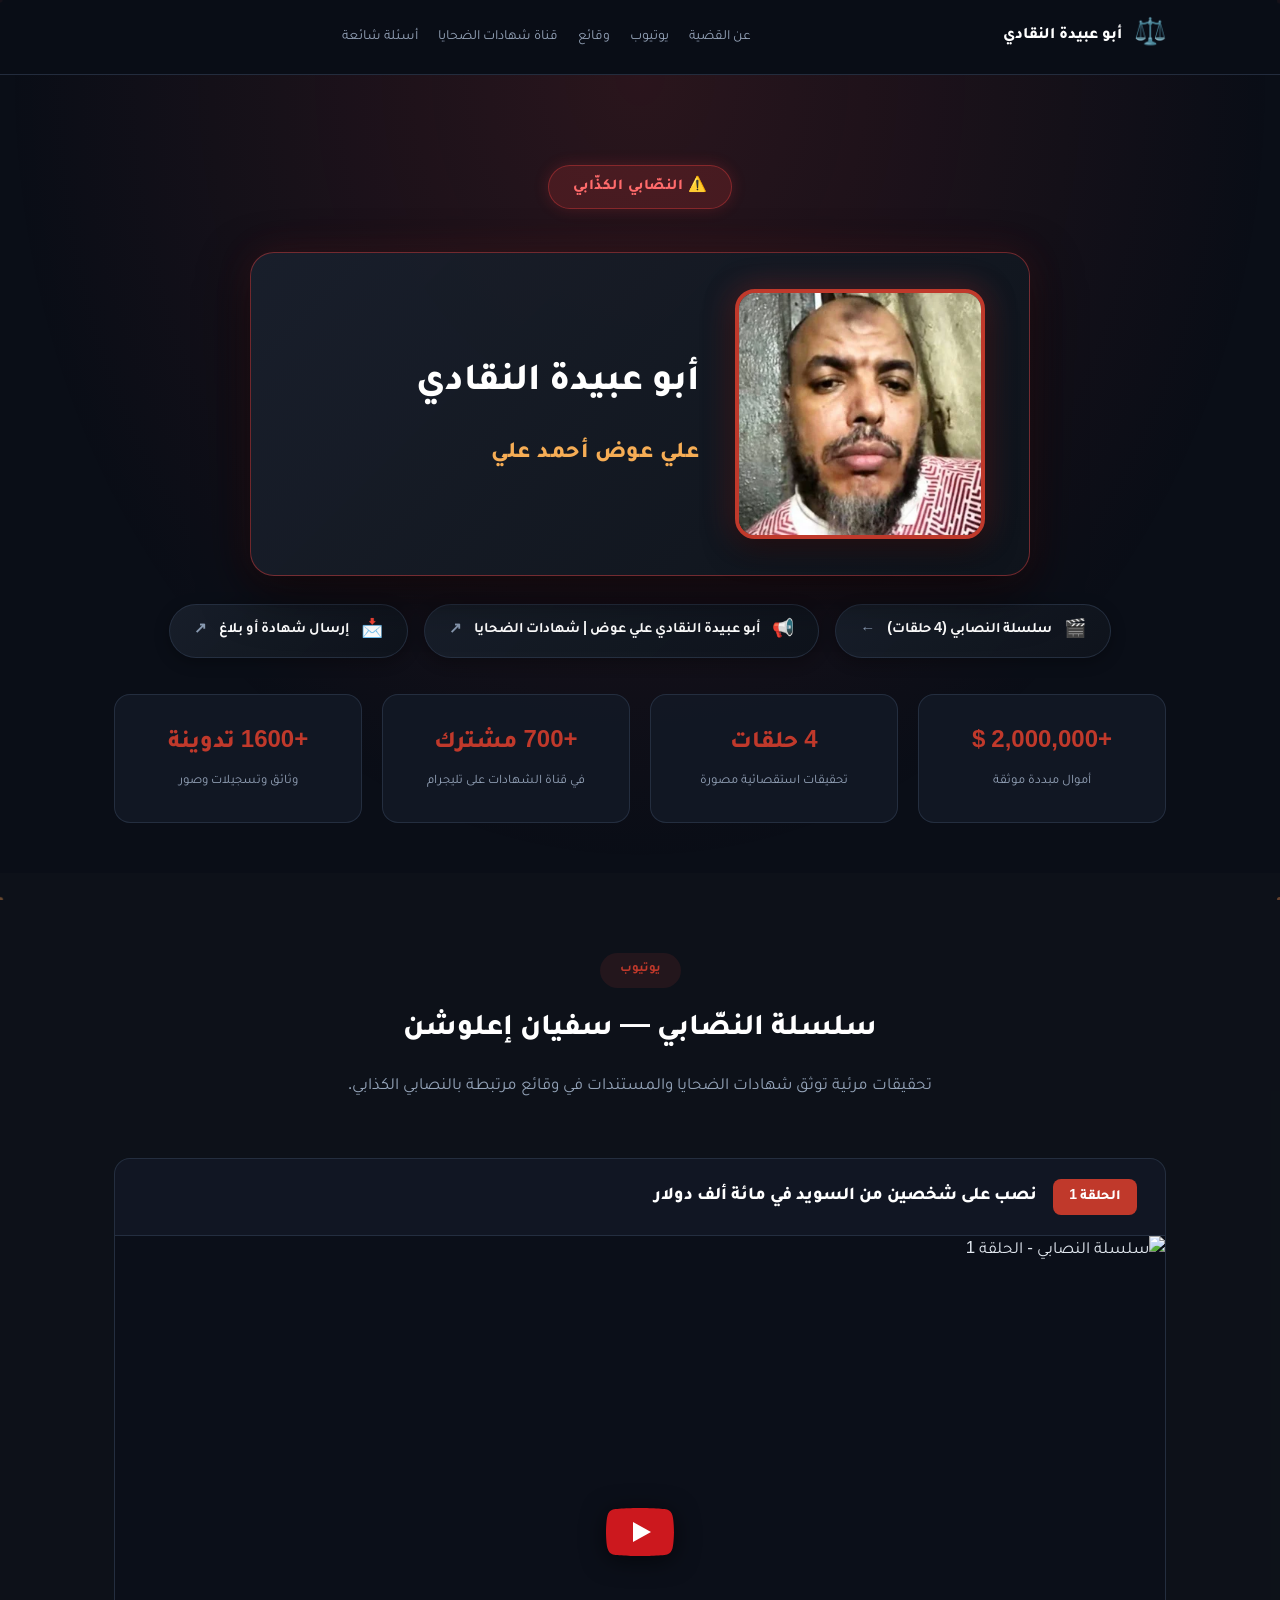
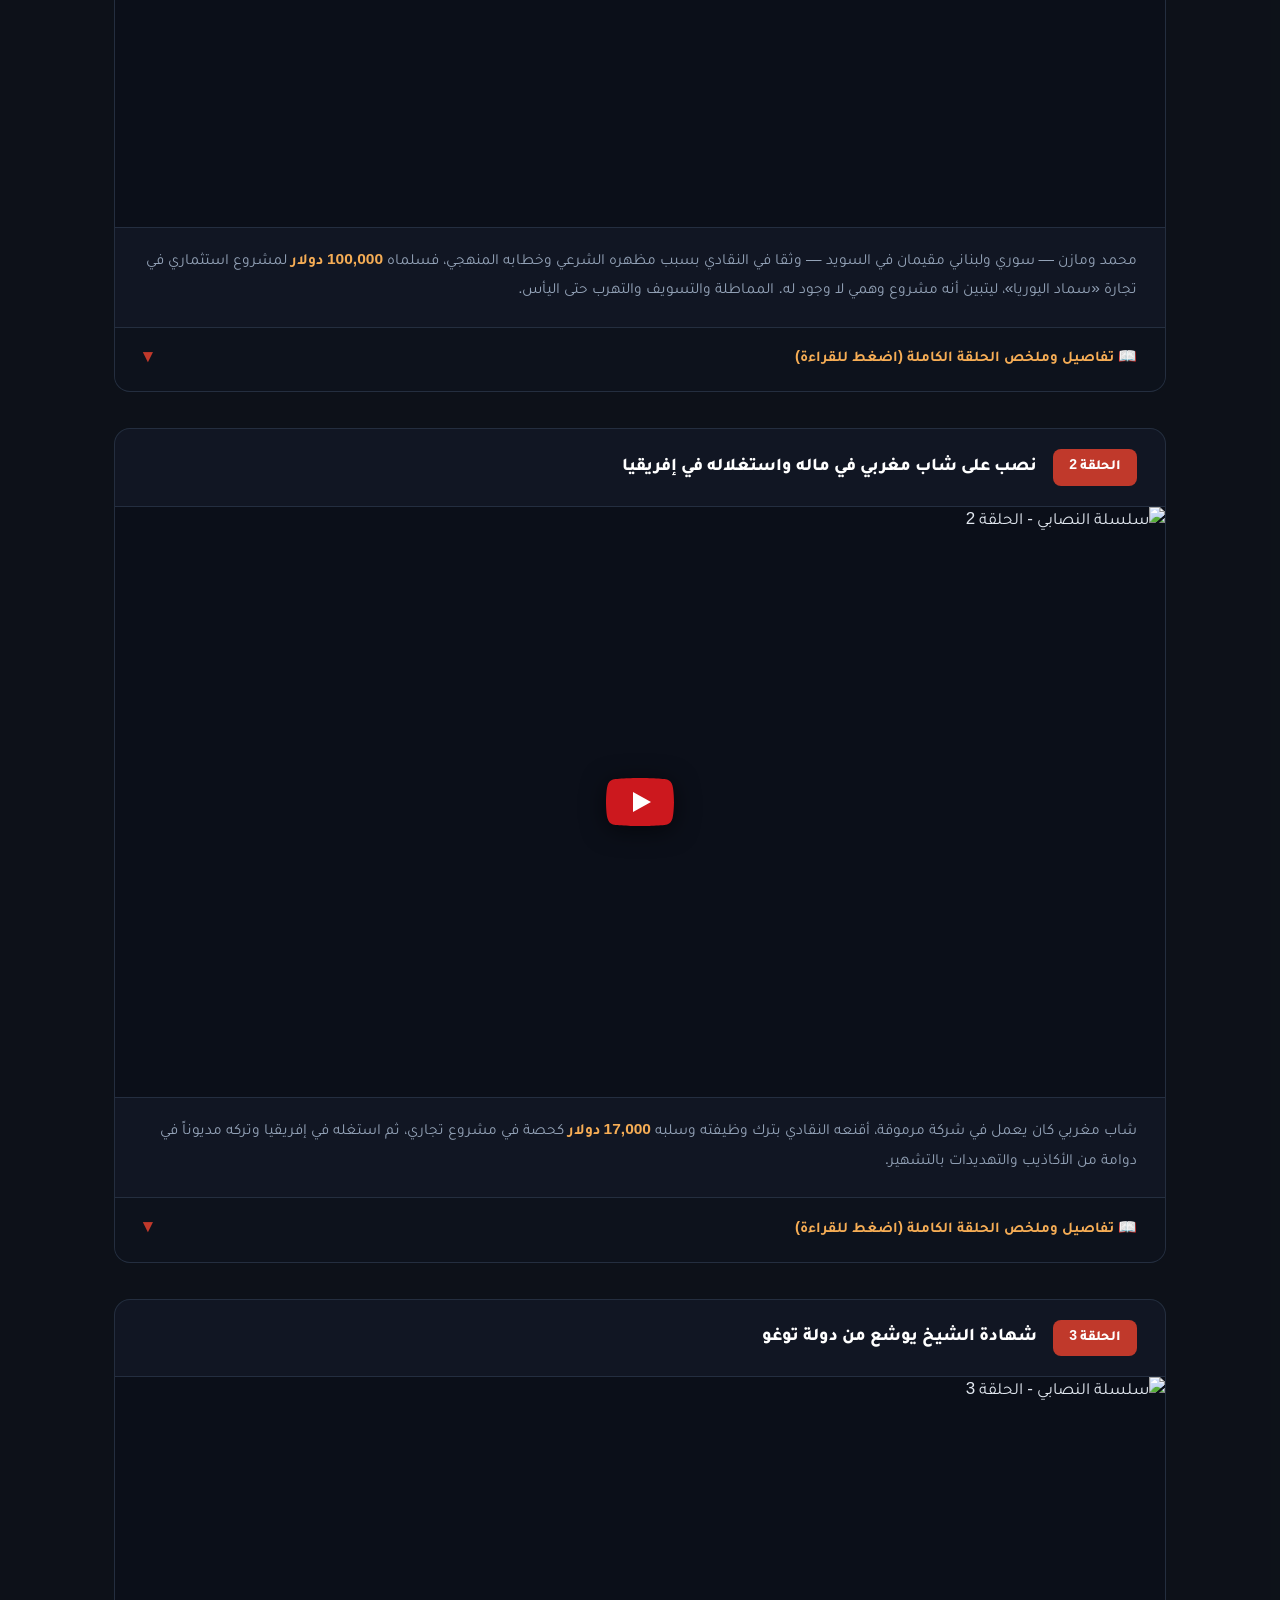
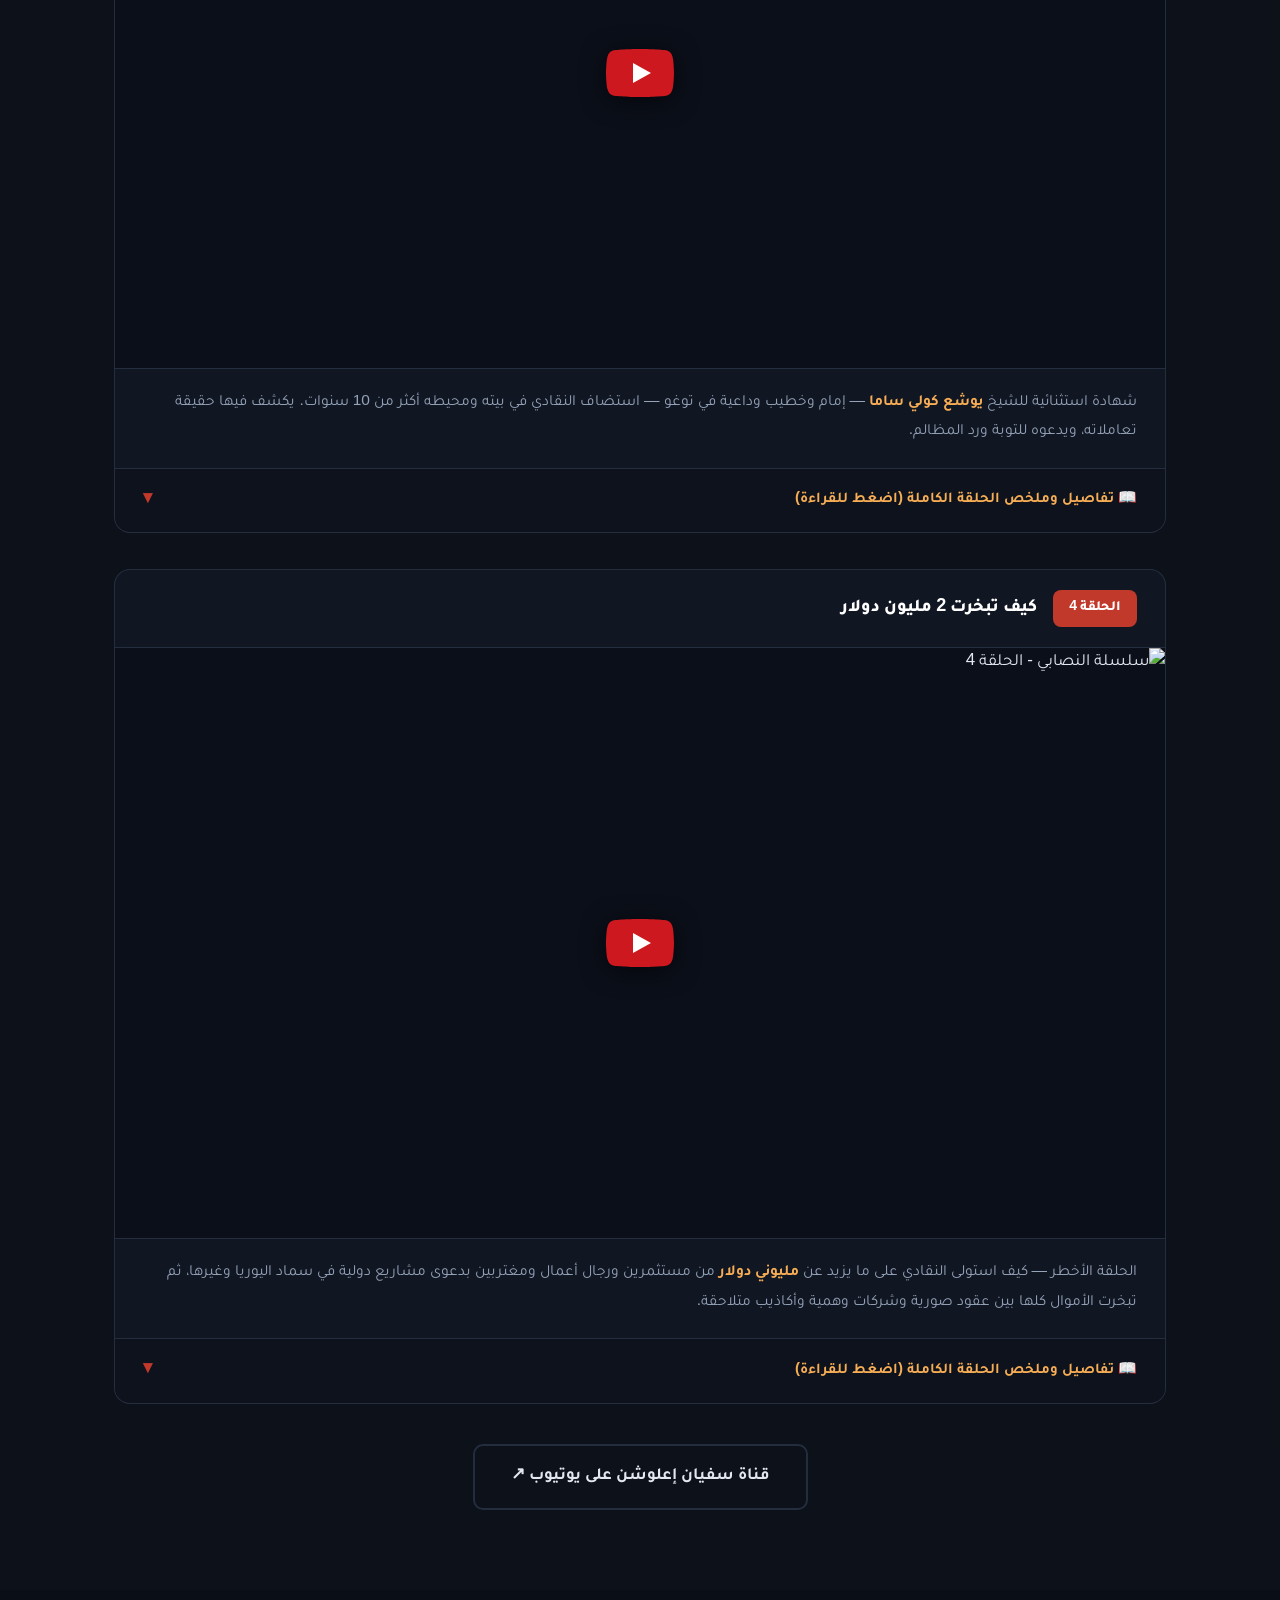
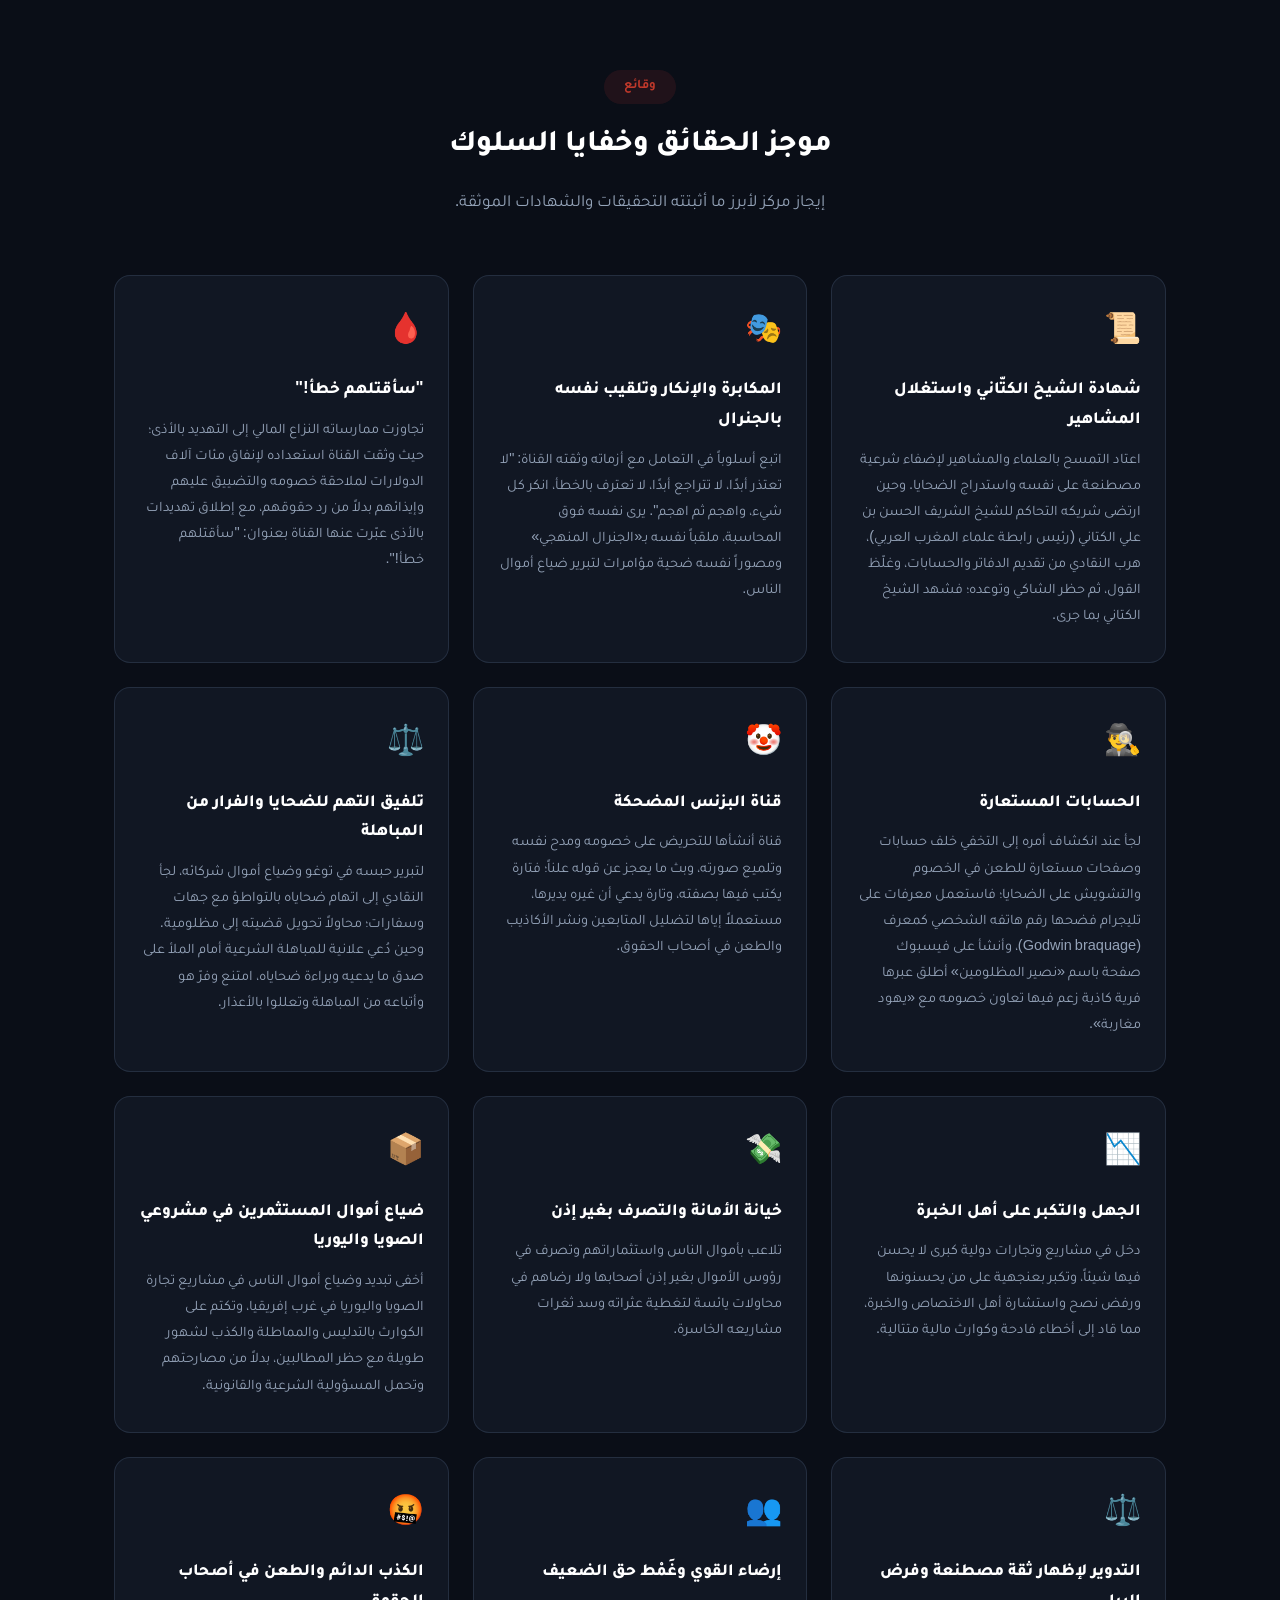
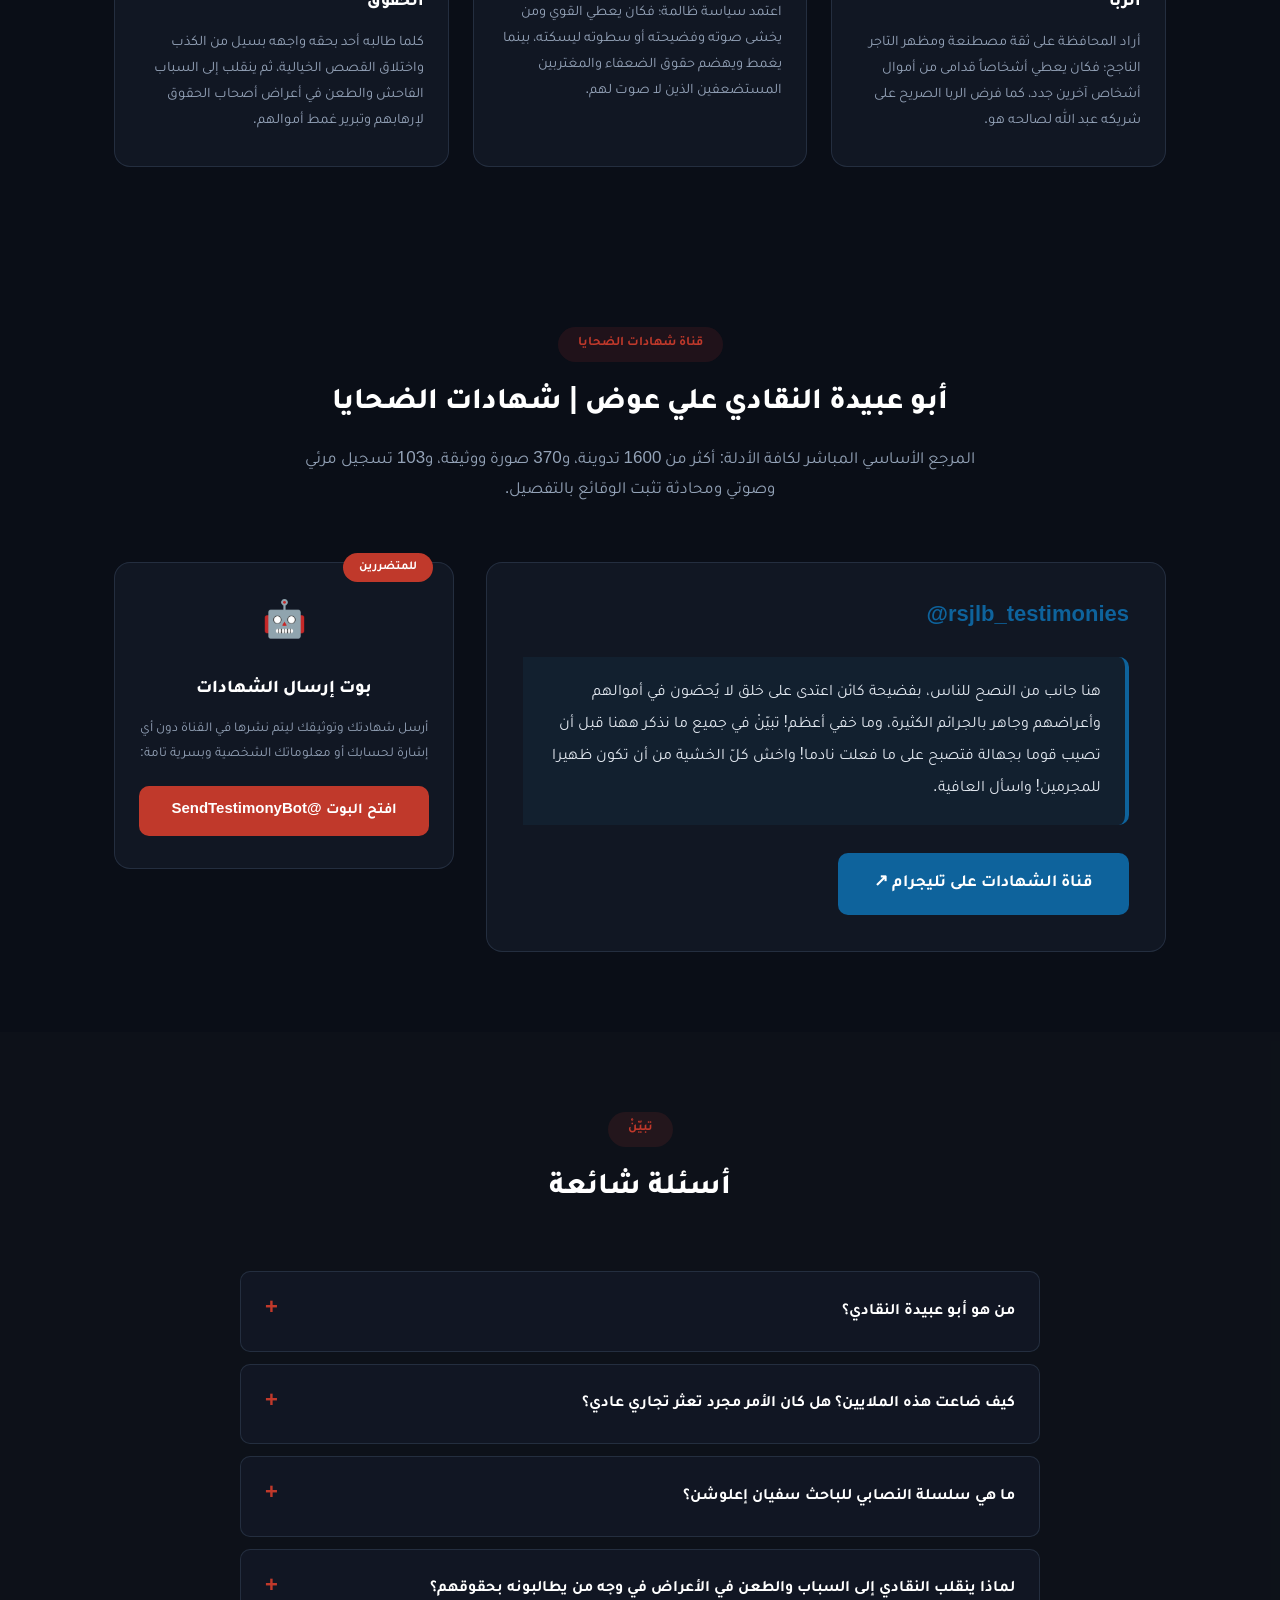
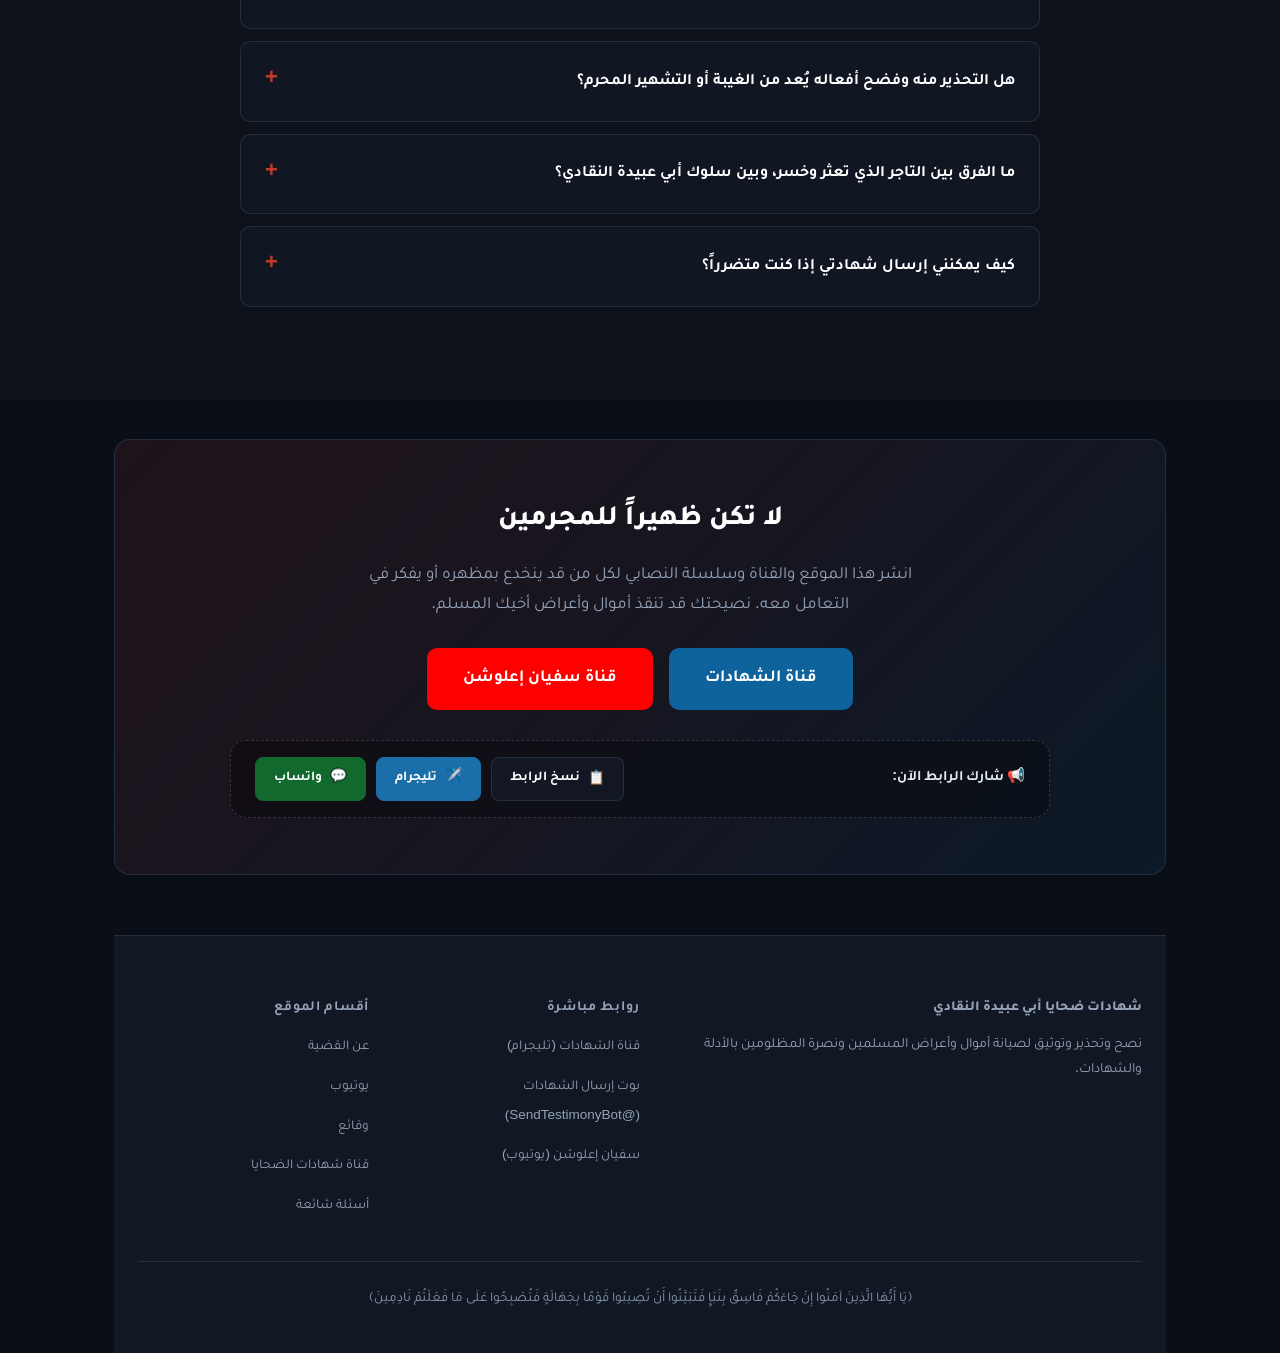
==== commit 08a052dd: "fix(seo): configure Google site name to 'أبو عبيدة النقادي' and tightly zoom face in favicon" ====
--- a/index.html
+++ b/index.html
@@ -21,7 +21,7 @@
   <meta property="og:title" content="أبو عبيدة النقادي | شهادات الضحايا وسلسلة النصابي">
   <meta property="og:description" content="دليل مختصر وخلاصة جامعة لكشف حقيقة أبي عبيدة النقادي (علي عوض أحمد علي)، مع إحالة مباشرة لحلقات «سلسلة النصابي» لسفيان إعلوشن وقناة تليجرام لشهادات الضحايا.">
   <meta property="og:url" content="https://abu-obaidah-ennaqqadi.github.io/">
-  <meta property="og:site_name" content="شهادات ضحايا أبي عبيدة النقادي">
+  <meta property="og:site_name" content="أبو عبيدة النقادي">
   <meta property="og:image" content="https://abu-obaidah-ennaqqadi.github.io/avatar.jpg">
   <meta property="og:image:type" content="image/jpeg">
   <meta property="og:image:width" content="320">
@@ -33,8 +33,10 @@
   <meta name="twitter:description" content="دليل مختصر وخلاصة جامعة لكشف حقيقة أبي عبيدة النقادي (علي عوض أحمد علي)، مع إحالة مباشرة لحلقات «سلسلة النصابي» لسفيان إعلوشن وقناة تليجرام لشهادات الضحايا.">
   <meta name="twitter:image" content="https://abu-obaidah-ennaqqadi.github.io/avatar.jpg">
 
-  <link rel="icon" type="image/png" href="favicon.png">
-  <link rel="apple-touch-icon" href="favicon.png">
+  <link rel="icon" type="image/png" sizes="48x48" href="favicon-48x48.png">
+  <link rel="icon" type="image/png" sizes="96x96" href="favicon.png">
+  <link rel="icon" type="image/x-icon" href="favicon.ico">
+  <link rel="apple-touch-icon" href="apple-touch-icon.png">
 <style>@font-face{font-family:'Tajawal';font-style:normal;font-weight:400;font-display:swap;src:url('tajawal-400.woff2') format('woff2');}
 @font-face{font-family:'Tajawal';font-style:normal;font-weight:700;font-display:swap;src:url('tajawal-700.woff2') format('woff2');}
 @font-face{font-family:'Tajawal';font-style:normal;font-weight:800;font-display:swap;src:url('tajawal-800.woff2') format('woff2');}:root{--primary:#c0392b;--primary-dark:#a93226;--accent:#f6ad55;--bg-deep:#0a0e17;--bg-card:rgba(19,25,38,0.85);--bg-card-hover:rgba(26,34,53,0.95);--surface:#1e293b;--text:#e2e8f0;--text-muted:#94a3b8;--text-dim:#8899b0;--border:rgba(42,53,72,0.8);--telegram-color:#0e639c;--telegram-dark:#0a4d7a;--youtube-color:#FF0000;--radius:16px;--radius-sm:10px;}*,*::before,*::after{box-sizing:border-box;margin:0;padding:0;}html{scroll-behavior:smooth;font-size:62.5%;}body{font-family:'Tajawal','Segoe UI',sans-serif;font-size:1.7rem;line-height:1.75;color:var(--text);background:var(--bg-deep);direction:rtl;min-height:100vh;-webkit-font-smoothing:antialiased;position:relative;}#bgCanvas{position:fixed;top:0;left:0;width:100vw;height:100vh;z-index:0;pointer-events:none;}header,section,footer{position:relative;z-index:1;}a{color:inherit;text-decoration:none;}ul{list-style:none;}img{max-width:100%;}.container{max-width:1100px;margin:0 auto;padding:0 24px;}.btn{display:inline-flex;align-items:center;justify-content:center;gap:8px;padding:12px 28px;border-radius:var(--radius-sm);font-family:inherit;font-weight:700;font-size:1.5rem;cursor:pointer;border:none;transition:all 0.2s;white-space:nowrap;}.btn-lg{padding:16px 36px;font-size:1.7rem;}.btn-primary{background:var(--primary);color:#fff;}.btn-primary:hover{background:var(--primary-dark);transform:translateY(-2px);}.btn-telegram{background:var(--telegram-color);color:#fff;}.btn-telegram:hover{background:var(--telegram-dark);transform:translateY(-2px);}.btn-youtube{background:var(--youtube-color);color:#fff;}.btn-youtube:hover{background:#cc0000;transform:translateY(-2px);}.btn-outline{background:transparent;color:var(--text);border:2px solid var(--border);}.btn-outline:hover{border-color:var(--text-muted);background:rgba(255,255,255,0.05);}.site-header{position:sticky;top:0;z-index:100;background:rgba(10,14,23,0.92);backdrop-filter:blur(16px);-webkit-backdrop-filter:blur(16px);border-bottom:1px solid var(--border);padding:14px 0;}.nav-wrap{display:flex;align-items:center;gap:24px;flex-wrap:wrap;}.logo-area{display:flex;align-items:center;gap:12px;flex-shrink:0;}.logo-icon{font-size:2.6rem;}.logo-text h1{font-size:1.6rem;font-weight:800;line-height:1.3;color:#fff;}.logo-text span{font-size:1.2rem;color:var(--text-muted);}.main-nav{flex:1;}.main-nav ul{display:flex;gap:20px;justify-content:center;flex-wrap:wrap;}.main-nav a{font-size:1.4rem;font-weight:500;color:var(--text-muted);transition:color 0.2s;}.main-nav a:hover{color:#fff;}.nav-actions .btn{font-size:1.3rem;padding:10px 20px;}.hero{padding:90px 0 50px;text-align:center;position:relative;background:radial-gradient(ellipse at center top,rgba(229,62,62,0.15) 0%,transparent 70%);}.hero .container{position:relative;z-index:2;}.hero-badge{display:inline-block;background:rgba(229,62,62,0.18);color:#ff6b6b;padding:8px 24px;border-radius:50px;font-weight:800;font-size:1.5rem;margin-bottom:28px;border:1px solid rgba(229,62,62,0.4);letter-spacing:0.5px;box-shadow:0 0 15px rgba(229,62,62,0.2);}.hero h2{font-size:3.8rem;font-weight:900;line-height:1.4;margin-bottom:28px;color:#fff;}.hero .highlight{color:var(--primary);}.hero .lead{font-size:1.9rem;line-height:2;color:var(--text-muted);max-width:800px;margin:0 auto 32px;background:var(--bg-card);padding:24px 32px;border-radius:var(--radius);border-right:4px solid var(--primary);text-align:right;}.target-profile-card{display:flex;align-items:center;justify-content:center;gap:36px;background:linear-gradient(135deg,rgba(26,32,44,0.95),rgba(15,20,28,0.98));border:1px solid rgba(229,62,62,0.45);border-radius:24px;padding:36px 44px;margin:15px auto 28px;text-align:right;max-width:780px;box-shadow:0 16px 50px rgba(0,0,0,0.6),0 0 35px rgba(229,62,62,0.15);position:relative;}.target-avatar-wrap{position:relative;flex-shrink:0;}.target-avatar{width:250px;height:250px;border-radius:20px;border:4px solid var(--primary);object-fit:cover;box-shadow:0 10px 30px rgba(0,0,0,0.6),0 0 30px rgba(229,62,62,0.35);display:block;}.target-info{flex:1;}.target-title{font-size:3.4rem;font-weight:900;color:#fff;margin-bottom:12px;line-height:1.2;}.target-real-name{font-size:2.3rem;font-weight:800;color:var(--accent);letter-spacing:0.5px;line-height:1.3;}.share-box{background:rgba(26,32,44,0.65);border:1px dashed rgba(255,255,255,0.22);border-radius:var(--radius);padding:16px 24px;margin:0 auto 40px;max-width:820px;display:flex;align-items:center;justify-content:space-between;gap:16px;flex-wrap:wrap;}.share-label{font-size:1.45rem;font-weight:700;color:var(--text-main);}.share-buttons{display:flex;gap:10px;flex-wrap:wrap;}.btn-share{display:inline-flex;align-items:center;gap:8px;padding:9px 18px;border-radius:8px;font-size:1.35rem;font-weight:700;cursor:pointer;border:1px solid var(--border);background:var(--bg-card);color:#fff;transition:all 0.2s ease;text-decoration:none;font-family:inherit;}.btn-share:hover{transform:translateY(-2px);border-color:#fff;}.btn-share-tg{background:#1a6fa8;border-color:#1a6fa8;color:#fff;}.btn-share-tg:hover{background:#155d8e;border-color:#155d8e;}.btn-share-wa{background:#11692e;border-color:#11692e;color:#fff;}.btn-share-wa:hover{background:#0d5424;border-color:#0d5424;}.hero-links-bar{display:flex;gap:16px;justify-content:center;flex-wrap:wrap;margin:0 auto 36px;max-width:950px;}.link-chip{display:inline-flex;align-items:center;gap:12px;background:linear-gradient(135deg,rgba(26,32,44,0.9),rgba(15,20,28,0.95));border:1px solid var(--border);border-radius:50px;padding:13px 24px;text-decoration:none;color:#fff;font-size:1.45rem;font-weight:700;transition:all 0.25s ease;box-shadow:0 4px 15px rgba(0,0,0,0.3);}.link-chip .chip-icon{font-size:1.8rem;line-height:1;}.link-chip .chip-text{flex:1;}.link-chip .chip-arrow{font-size:1.5rem;color:var(--text-dim);transition:transform 0.2s ease,color 0.2s ease;}.link-chip:hover{transform:translateY(-3px);}.link-chip:hover .chip-arrow{color:#fff;}.link-chip.chip-yt:hover{border-color:var(--primary);background:rgba(229,62,62,0.15);box-shadow:0 8px 25px rgba(229,62,62,0.25);}.link-chip.chip-tg:hover{border-color:var(--telegram-color);background:rgba(34,158,217,0.15);box-shadow:0 8px 25px rgba(34,158,217,0.25);}.link-chip.chip-bot:hover{border-color:var(--accent);background:rgba(214,158,46,0.15);box-shadow:0 8px 25px rgba(214,158,46,0.25);}.stats-bar{display:grid;grid-template-columns:repeat(4,1fr);gap:20px;margin-top:20px;}.stat-item{background:var(--bg-card);border:1px solid var(--border);border-radius:var(--radius);padding:28px 16px;transition:border-color 0.2s;}.stat-item:hover{border-color:var(--primary);}.stat-item h3{font-size:2.4rem;font-weight:900;color:var(--primary);margin-bottom:6px;}.stat-item p{font-size:1.3rem;color:var(--text-muted);font-weight:500;}section{padding:80px 0;}.section-header{text-align:center;margin-bottom:56px;}.section-tag{display:inline-block;background:rgba(229,62,62,0.1);color:var(--primary);padding:6px 20px;border-radius:50px;font-size:1.3rem;font-weight:700;margin-bottom:16px;}.section-header h2{font-size:3rem;font-weight:900;color:#fff;margin-bottom:16px;}.section-header p{font-size:1.7rem;color:var(--text-muted);max-width:700px;margin:0 auto;}.video-section{background:var(--bg-card);border:1px solid var(--border);border-radius:var(--radius);overflow:hidden;margin-bottom:36px;transition:border-color 0.3s,box-shadow 0.3s;}.video-section:hover{border-color:var(--primary);box-shadow:0 8px 40px rgba(229,62,62,0.08);}.video-header{display:flex;align-items:center;gap:16px;padding:20px 28px;border-bottom:1px solid var(--border);}.ep-num{background:var(--primary);color:#fff;padding:6px 16px;border-radius:8px;font-weight:800;font-size:1.4rem;white-space:nowrap;}.video-header h3{font-size:1.8rem;font-weight:800;color:#fff;line-height:1.4;}.video-wrapper{position:relative;padding-top:56.25%;background:#0b0f19;cursor:pointer;overflow:hidden;}.video-wrapper iframe,.video-wrapper .yt-thumb{position:absolute;top:0;left:0;width:100%;height:100%;object-fit:cover;border:none;}.yt-play-btn{position:absolute;top:50%;left:50%;transform:translate(-50%,-50%);background:none;border:none;cursor:pointer;z-index:2;transition:transform 0.2s cubic-bezier(0,0,0.2,1);padding:0;}.yt-play-btn svg{display:block;filter:drop-shadow(0 4px 12px rgba(0,0,0,0.6));}.yt-play-bg{fill:#cc181e;transition:fill 0.2s;}.video-wrapper:hover .yt-play-btn{transform:translate(-50%,-50%) scale(1.12);}.video-wrapper:hover .yt-play-bg{fill:#ff0000;}.video-summary{padding:20px 28px;border-top:1px solid var(--border);}.video-summary p{font-size:1.55rem;color:var(--text-muted);line-height:1.9;}.video-summary strong{color:var(--accent);font-weight:700;}.ep-accordion{border-top:1px solid var(--border);background:rgba(10,14,23,0.5);transition:background 0.3s;}.ep-accordion summary{display:flex;justify-content:space-between;align-items:center;padding:16px 28px;cursor:pointer;user-select:none;font-weight:700;font-size:1.5rem;color:var(--accent);transition:background 0.2s,color 0.2s;list-style:none;}.ep-accordion summary::-webkit-details-marker{display:none;}.ep-accordion summary:hover{background:rgba(255,255,255,0.04);color:#fff;}.ep-accordion-icon{font-size:1.8rem;transition:transform 0.3s ease;color:var(--primary);}.ep-accordion[open] .ep-accordion-icon{transform:rotate(180deg);}.ep-accordion-content{padding:24px 28px 28px;border-top:1px dashed var(--border);font-size:1.5rem;line-height:2;color:var(--text);background:rgba(19,25,38,0.7);}.ep-accordion-content h4{color:#fff;font-size:1.6rem;margin:20px 0 8px;display:flex;align-items:center;gap:8px;}.ep-accordion-content h4:first-child{margin-top:0;}.ep-accordion-content ul{list-style:disc;padding-right:24px;margin-bottom:16px;}.ep-accordion-content li{margin-bottom:8px;color:var(--text-muted);}.ep-accordion-content li strong{color:var(--text);}.ep-accordion-content p{margin-bottom:12px;color:var(--text-muted);}.ep-accordion-content .highlight-box{background:rgba(229,62,62,0.08);border-right:4px solid var(--primary);padding:14px 20px;border-radius:0 var(--radius-sm) var(--radius-sm) 0;margin:16px 0;color:#fca5a5;font-size:1.45rem;line-height:1.8;}.expose-grid{display:grid;grid-template-columns:repeat(3,1fr);gap:24px;}.expose-card{background:var(--bg-card);border:1px solid var(--border);border-radius:var(--radius);padding:32px 24px;transition:border-color 0.3s,transform 0.3s;}.expose-card:hover{border-color:var(--primary);transform:translateY(-4px);}.expose-icon{font-size:3rem;margin-bottom:16px;}.expose-card h3{font-size:1.7rem;font-weight:800;color:#fff;margin-bottom:12px;}.expose-card p{font-size:1.45rem;color:var(--text-muted);line-height:1.8;}.telegram-spotlight{display:grid;grid-template-columns:2fr 1fr;gap:32px;align-items:start;}.telegram-content{background:var(--bg-card);border:1px solid var(--border);border-radius:var(--radius);padding:36px;}.telegram-content h3{font-size:2.2rem;font-weight:900;color:var(--telegram-color);margin-bottom:20px;direction:ltr;text-align:right;}.telegram-quote{background:rgba(38,165,228,0.06);border-right:4px solid var(--telegram-color);padding:20px 24px;border-radius:0 var(--radius-sm) var(--radius-sm) 0;font-size:1.6rem;line-height:2;color:var(--text);margin-bottom:28px;}.telegram-actions{display:flex;gap:12px;flex-wrap:wrap;}.bot-card{background:var(--bg-card);border:1px solid var(--border);border-radius:var(--radius);padding:32px 24px;text-align:center;position:relative;}.bot-badge{position:absolute;top:-10px;right:20px;background:var(--primary);color:#fff;padding:4px 16px;border-radius:50px;font-size:1.2rem;font-weight:700;}.bot-icon{font-size:3.6rem;margin-bottom:16px;}.bot-card h4{font-size:1.8rem;font-weight:800;color:#fff;margin-bottom:12px;}.bot-card p{font-size:1.35rem;color:var(--text-muted);line-height:1.8;margin-bottom:20px;}.faq-list{max-width:800px;margin:0 auto;}.faq-item{border:1px solid var(--border);border-radius:var(--radius-sm);margin-bottom:12px;overflow:hidden;background:var(--bg-card);transition:border-color 0.2s;}.faq-item:hover,.faq-item.active{border-color:var(--primary);}.faq-question{display:flex;justify-content:space-between;align-items:center;padding:20px 24px;cursor:pointer;font-weight:700;font-size:1.6rem;color:#fff;user-select:none;}.faq-toggle-icon{font-size:2.2rem;color:var(--primary);transition:transform 0.3s;flex-shrink:0;}.faq-item.active .faq-toggle-icon{transform:rotate(45deg);}.faq-answer{max-height:0;overflow:hidden;transition:max-height 0.35s ease,padding 0.35s ease;padding:0 24px;font-size:1.5rem;color:var(--text-muted);line-height:1.9;}.faq-item.active .faq-answer{max-height:400px;padding:0 24px 24px;}.faq-answer a{text-decoration:underline;}.cta-banner{background:linear-gradient(135deg,rgba(229,62,62,0.1),rgba(38,165,228,0.08));border:1px solid var(--border);border-radius:var(--radius);padding:56px 40px;text-align:center;margin:40px 0 60px;}.cta-banner h2{font-size:2.8rem;font-weight:900;color:#fff;margin-bottom:16px;}.cta-banner p{font-size:1.7rem;color:var(--text-muted);max-width:600px;margin:0 auto 28px;}.cta-buttons{display:flex;gap:16px;justify-content:center;flex-wrap:wrap;}.site-footer{background:var(--bg-card);border-top:1px solid var(--border);padding:60px 0 40px;}.footer-grid{display:grid;grid-template-columns:2fr 1fr 1fr;gap:40px;margin-bottom:40px;}.footer-info h4{font-size:1.7rem;font-weight:800;color:#fff;margin-bottom:12px;}.footer-info p{font-size:1.4rem;color:var(--text-muted);line-height:1.8;}.footer-links h5{font-size:1.5rem;font-weight:700;color:#fff;margin-bottom:16px;}.footer-links ul{display:flex;flex-direction:column;gap:10px;}.footer-links a{font-size:1.35rem;color:var(--text-muted);transition:color 0.2s;}.footer-links a:hover{color:var(--telegram-color);}.footer-brand-title{font-size:1.6rem;font-weight:800;color:var(--text);margin-bottom:12px;}.footer-links-title{font-size:1.4rem;font-weight:700;color:var(--text-muted);margin-bottom:12px;text-transform:uppercase;letter-spacing:0.05em;}.footer-bottom{border-top:1px solid var(--border);padding-top:24px;text-align:center;}.footer-bottom p{font-size:1.35rem;color:var(--text-dim);line-height:2;}@media (max-width:968px){.hero h2{font-size:2.8rem;}.stats-bar{grid-template-columns:repeat(2,1fr);}.expose-grid{grid-template-columns:1fr 1fr;}.telegram-spotlight{grid-template-columns:1fr;}.footer-grid{grid-template-columns:1fr;}.nav-actions{display:none;}.main-nav ul{gap:12px;}}@media (max-width:640px){html{font-size:55%;}.hero{padding:60px 0 40px;}.hero h2{font-size:2.4rem;}.hero .lead{padding:16px 20px;font-size:1.6rem;}.stats-bar{grid-template-columns:1fr 1fr;gap:12px;}.stat-item{padding:20px 12px;}.stat-item h3{font-size:1.9rem;}.expose-grid{grid-template-columns:1fr;}.section-header h2{font-size:2.4rem;}section{padding:56px 0;}.video-header{flex-direction:column;align-items:flex-start;gap:8px;}.video-header h3{font-size:1.6rem;}.cta-banner{padding:36px 20px;}.cta-banner h2{font-size:2.2rem;}.target-profile-card{flex-direction:column;text-align:center;gap:20px;padding:28px 20px;}.target-avatar{width:200px;height:200px;}.target-title{font-size:2.6rem;}.target-real-name{font-size:1.9rem;}.hero-links-bar{flex-direction:column;align-items:stretch;gap:10px;}.link-chip{justify-content:center;}.main-nav ul{display:none;}.logo-text h1{font-size:1.4rem;}}</style>
@@ -54,7 +56,12 @@
         "@type": "WebSite",
         "@id": "https://abu-obaidah-ennaqqadi.github.io/#website",
         "url": "https://abu-obaidah-ennaqqadi.github.io/",
-        "name": "أبو عبيدة النقادي | شهادات الضحايا وسلسلة النصابي",
+        "name": "أبو عبيدة النقادي",
+        "alternateName": [
+          "النقادي",
+          "شهادات ضحايا أبي عبيدة النقادي",
+          "سلسلة النصابي"
+        ],
         "description": "دليل مختصر وخلاصة جامعة لكشف حقيقة أبي عبيدة النقادي، مع إحالة لسلسلة النصابي وقناة شهادات الضحايا",
         "inLanguage": "ar"
       },
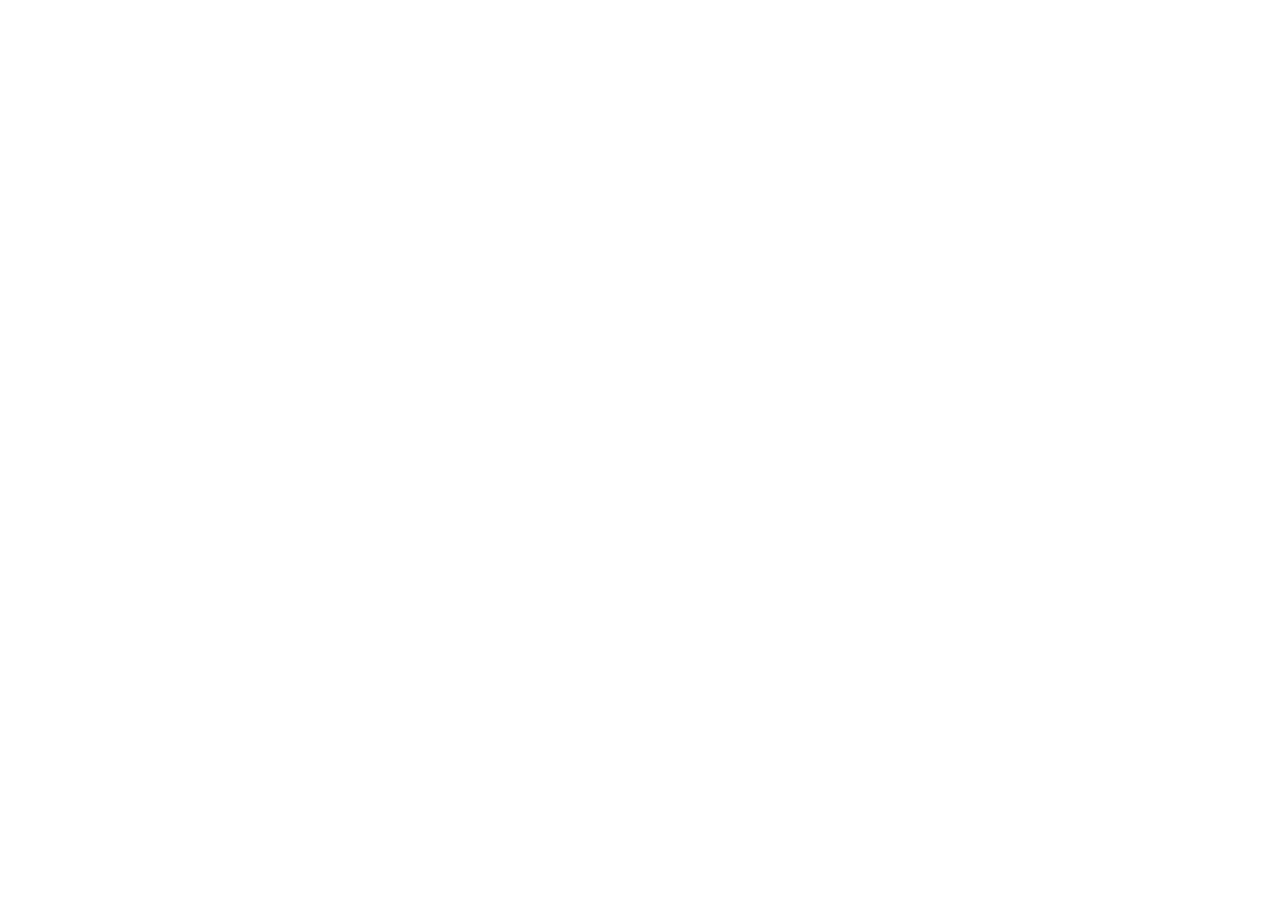
==== commit 05f073c7: "feat: add 301 meta refresh redirect to elnakady.com" ====
--- a/index.html
+++ b/index.html
@@ -3,953 +3,15 @@
 <head>
   <meta charset="UTF-8">
   <meta name="viewport" content="width=device-width, initial-scale=1.0">
-
-  <title>أبو عبيدة النقادي | شهادات الضحايا وسلسلة النصابي</title>
-  <meta name="description" content="دليل مختصر وخلاصة جامعة لكشف حقيقة أبي عبيدة النقادي (علي عوض أحمد علي)، مع إحالة مباشرة لحلقات «سلسلة النصابي» لسفيان إعلوشن وقناة تليجرام لشهادات الضحايا.">
-  <meta name="keywords" content="أبو عبيدة النقادي, ابو عبيدة النقادي, النقادي, ابو عبيده النقادي, علي عوض أحمد علي, علي عوض, النصابي, سلسلة النصابي, سفيان إعلوشن, سفيان اعلوشن, النصابي الكذابي, شهادات ضحايا أبي عبيدة النقادي, حقيقة النقادي, من هو ابو عبيدة النقادي, نصب النقادي, احتيال النقادي, قضايا النقادي توغو, الشيخ يوشع كولي ساما, حسن الكتاني النقادي, مشروع سماد اليوريا, الجنرال المنهجي, ضحايا النقادي, rsjlb_testimonies">
-  <meta name="robots" content="index, follow, max-image-preview:large, max-snippet:-1, max-video-preview:-1">
-  <link rel="canonical" href="https://abu-obaidah-ennaqqadi.github.io/">
-
-  <link rel="preload" href="tajawal-400.woff2" as="font" type="font/woff2" crossorigin>
-  <link rel="preload" href="tajawal-700.woff2" as="font" type="font/woff2" crossorigin>
-  <link rel="preconnect" href="https://img.youtube.com" crossorigin>
-  <!-- Preload LCP image -->
-  <link rel="preload" as="image" href="avatar.webp" type="image/webp" fetchpriority="high">
-
-  <meta property="og:locale" content="ar_AR">
-  <meta property="og:type" content="website">
-  <meta property="og:title" content="أبو عبيدة النقادي | شهادات الضحايا وسلسلة النصابي">
-  <meta property="og:description" content="دليل مختصر وخلاصة جامعة لكشف حقيقة أبي عبيدة النقادي (علي عوض أحمد علي)، مع إحالة مباشرة لحلقات «سلسلة النصابي» لسفيان إعلوشن وقناة تليجرام لشهادات الضحايا.">
-  <meta property="og:url" content="https://abu-obaidah-ennaqqadi.github.io/">
-  <meta property="og:site_name" content="أبو عبيدة النقادي">
-  <meta property="og:image" content="https://abu-obaidah-ennaqqadi.github.io/avatar.jpg">
-  <meta property="og:image:type" content="image/jpeg">
-  <meta property="og:image:width" content="320">
-  <meta property="og:image:height" content="320">
-  <meta property="og:image:alt" content="أبو عبيدة النقادي (علي عوض أحمد علي)">
-
-  <meta name="twitter:card" content="summary_large_image">
-  <meta name="twitter:title" content="أبو عبيدة النقادي | شهادات الضحايا وسلسلة النصابي">
-  <meta name="twitter:description" content="دليل مختصر وخلاصة جامعة لكشف حقيقة أبي عبيدة النقادي (علي عوض أحمد علي)، مع إحالة مباشرة لحلقات «سلسلة النصابي» لسفيان إعلوشن وقناة تليجرام لشهادات الضحايا.">
-  <meta name="twitter:image" content="https://abu-obaidah-ennaqqadi.github.io/avatar.jpg">
-
-  <link rel="icon" type="image/png" sizes="48x48" href="favicon-48x48.png">
-  <link rel="icon" type="image/png" sizes="96x96" href="favicon.png">
-  <link rel="icon" type="image/x-icon" href="favicon.ico">
-  <link rel="apple-touch-icon" href="apple-touch-icon.png">
-<style>@font-face{font-family:'Tajawal';font-style:normal;font-weight:400;font-display:swap;src:url('tajawal-400.woff2') format('woff2');}
-@font-face{font-family:'Tajawal';font-style:normal;font-weight:700;font-display:swap;src:url('tajawal-700.woff2') format('woff2');}
-@font-face{font-family:'Tajawal';font-style:normal;font-weight:800;font-display:swap;src:url('tajawal-800.woff2') format('woff2');}:root{--primary:#c0392b;--primary-dark:#a93226;--accent:#f6ad55;--bg-deep:#0a0e17;--bg-card:rgba(19,25,38,0.85);--bg-card-hover:rgba(26,34,53,0.95);--surface:#1e293b;--text:#e2e8f0;--text-muted:#94a3b8;--text-dim:#8899b0;--border:rgba(42,53,72,0.8);--telegram-color:#0e639c;--telegram-dark:#0a4d7a;--youtube-color:#FF0000;--radius:16px;--radius-sm:10px;}*,*::before,*::after{box-sizing:border-box;margin:0;padding:0;}html{scroll-behavior:smooth;font-size:62.5%;}body{font-family:'Tajawal','Segoe UI',sans-serif;font-size:1.7rem;line-height:1.75;color:var(--text);background:var(--bg-deep);direction:rtl;min-height:100vh;-webkit-font-smoothing:antialiased;position:relative;}#bgCanvas{position:fixed;top:0;left:0;width:100vw;height:100vh;z-index:0;pointer-events:none;}header,section,footer{position:relative;z-index:1;}a{color:inherit;text-decoration:none;}ul{list-style:none;}img{max-width:100%;}.container{max-width:1100px;margin:0 auto;padding:0 24px;}.btn{display:inline-flex;align-items:center;justify-content:center;gap:8px;padding:12px 28px;border-radius:var(--radius-sm);font-family:inherit;font-weight:700;font-size:1.5rem;cursor:pointer;border:none;transition:all 0.2s;white-space:nowrap;}.btn-lg{padding:16px 36px;font-size:1.7rem;}.btn-primary{background:var(--primary);color:#fff;}.btn-primary:hover{background:var(--primary-dark);transform:translateY(-2px);}.btn-telegram{background:var(--telegram-color);color:#fff;}.btn-telegram:hover{background:var(--telegram-dark);transform:translateY(-2px);}.btn-youtube{background:var(--youtube-color);color:#fff;}.btn-youtube:hover{background:#cc0000;transform:translateY(-2px);}.btn-outline{background:transparent;color:var(--text);border:2px solid var(--border);}.btn-outline:hover{border-color:var(--text-muted);background:rgba(255,255,255,0.05);}.site-header{position:sticky;top:0;z-index:100;background:rgba(10,14,23,0.92);backdrop-filter:blur(16px);-webkit-backdrop-filter:blur(16px);border-bottom:1px solid var(--border);padding:14px 0;}.nav-wrap{display:flex;align-items:center;gap:24px;flex-wrap:wrap;}.logo-area{display:flex;align-items:center;gap:12px;flex-shrink:0;}.logo-icon{font-size:2.6rem;}.logo-text h1{font-size:1.6rem;font-weight:800;line-height:1.3;color:#fff;}.logo-text span{font-size:1.2rem;color:var(--text-muted);}.main-nav{flex:1;}.main-nav ul{display:flex;gap:20px;justify-content:center;flex-wrap:wrap;}.main-nav a{font-size:1.4rem;font-weight:500;color:var(--text-muted);transition:color 0.2s;}.main-nav a:hover{color:#fff;}.nav-actions .btn{font-size:1.3rem;padding:10px 20px;}.hero{padding:90px 0 50px;text-align:center;position:relative;background:radial-gradient(ellipse at center top,rgba(229,62,62,0.15) 0%,transparent 70%);}.hero .container{position:relative;z-index:2;}.hero-badge{display:inline-block;background:rgba(229,62,62,0.18);color:#ff6b6b;padding:8px 24px;border-radius:50px;font-weight:800;font-size:1.5rem;margin-bottom:28px;border:1px solid rgba(229,62,62,0.4);letter-spacing:0.5px;box-shadow:0 0 15px rgba(229,62,62,0.2);}.hero h2{font-size:3.8rem;font-weight:900;line-height:1.4;margin-bottom:28px;color:#fff;}.hero .highlight{color:var(--primary);}.hero .lead{font-size:1.9rem;line-height:2;color:var(--text-muted);max-width:800px;margin:0 auto 32px;background:var(--bg-card);padding:24px 32px;border-radius:var(--radius);border-right:4px solid var(--primary);text-align:right;}.target-profile-card{display:flex;align-items:center;justify-content:center;gap:36px;background:linear-gradient(135deg,rgba(26,32,44,0.95),rgba(15,20,28,0.98));border:1px solid rgba(229,62,62,0.45);border-radius:24px;padding:36px 44px;margin:15px auto 28px;text-align:right;max-width:780px;box-shadow:0 16px 50px rgba(0,0,0,0.6),0 0 35px rgba(229,62,62,0.15);position:relative;}.target-avatar-wrap{position:relative;flex-shrink:0;}.target-avatar{width:250px;height:250px;border-radius:20px;border:4px solid var(--primary);object-fit:cover;box-shadow:0 10px 30px rgba(0,0,0,0.6),0 0 30px rgba(229,62,62,0.35);display:block;}.target-info{flex:1;}.target-title{font-size:3.4rem;font-weight:900;color:#fff;margin-bottom:12px;line-height:1.2;}.target-real-name{font-size:2.3rem;font-weight:800;color:var(--accent);letter-spacing:0.5px;line-height:1.3;}.share-box{background:rgba(26,32,44,0.65);border:1px dashed rgba(255,255,255,0.22);border-radius:var(--radius);padding:16px 24px;margin:0 auto 40px;max-width:820px;display:flex;align-items:center;justify-content:space-between;gap:16px;flex-wrap:wrap;}.share-label{font-size:1.45rem;font-weight:700;color:var(--text-main);}.share-buttons{display:flex;gap:10px;flex-wrap:wrap;}.btn-share{display:inline-flex;align-items:center;gap:8px;padding:9px 18px;border-radius:8px;font-size:1.35rem;font-weight:700;cursor:pointer;border:1px solid var(--border);background:var(--bg-card);color:#fff;transition:all 0.2s ease;text-decoration:none;font-family:inherit;}.btn-share:hover{transform:translateY(-2px);border-color:#fff;}.btn-share-tg{background:#1a6fa8;border-color:#1a6fa8;color:#fff;}.btn-share-tg:hover{background:#155d8e;border-color:#155d8e;}.btn-share-wa{background:#11692e;border-color:#11692e;color:#fff;}.btn-share-wa:hover{background:#0d5424;border-color:#0d5424;}.hero-links-bar{display:flex;gap:16px;justify-content:center;flex-wrap:wrap;margin:0 auto 36px;max-width:950px;}.link-chip{display:inline-flex;align-items:center;gap:12px;background:linear-gradient(135deg,rgba(26,32,44,0.9),rgba(15,20,28,0.95));border:1px solid var(--border);border-radius:50px;padding:13px 24px;text-decoration:none;color:#fff;font-size:1.45rem;font-weight:700;transition:all 0.25s ease;box-shadow:0 4px 15px rgba(0,0,0,0.3);}.link-chip .chip-icon{font-size:1.8rem;line-height:1;}.link-chip .chip-text{flex:1;}.link-chip .chip-arrow{font-size:1.5rem;color:var(--text-dim);transition:transform 0.2s ease,color 0.2s ease;}.link-chip:hover{transform:translateY(-3px);}.link-chip:hover .chip-arrow{color:#fff;}.link-chip.chip-yt:hover{border-color:var(--primary);background:rgba(229,62,62,0.15);box-shadow:0 8px 25px rgba(229,62,62,0.25);}.link-chip.chip-tg:hover{border-color:var(--telegram-color);background:rgba(34,158,217,0.15);box-shadow:0 8px 25px rgba(34,158,217,0.25);}.link-chip.chip-bot:hover{border-color:var(--accent);background:rgba(214,158,46,0.15);box-shadow:0 8px 25px rgba(214,158,46,0.25);}.stats-bar{display:grid;grid-template-columns:repeat(4,1fr);gap:20px;margin-top:20px;}.stat-item{background:var(--bg-card);border:1px solid var(--border);border-radius:var(--radius);padding:28px 16px;transition:border-color 0.2s;}.stat-item:hover{border-color:var(--primary);}.stat-item h3{font-size:2.4rem;font-weight:900;color:var(--primary);margin-bottom:6px;}.stat-item p{font-size:1.3rem;color:var(--text-muted);font-weight:500;}section{padding:80px 0;}.section-header{text-align:center;margin-bottom:56px;}.section-tag{display:inline-block;background:rgba(229,62,62,0.1);color:var(--primary);padding:6px 20px;border-radius:50px;font-size:1.3rem;font-weight:700;margin-bottom:16px;}.section-header h2{font-size:3rem;font-weight:900;color:#fff;margin-bottom:16px;}.section-header p{font-size:1.7rem;color:var(--text-muted);max-width:700px;margin:0 auto;}.video-section{background:var(--bg-card);border:1px solid var(--border);border-radius:var(--radius);overflow:hidden;margin-bottom:36px;transition:border-color 0.3s,box-shadow 0.3s;}.video-section:hover{border-color:var(--primary);box-shadow:0 8px 40px rgba(229,62,62,0.08);}.video-header{display:flex;align-items:center;gap:16px;padding:20px 28px;border-bottom:1px solid var(--border);}.ep-num{background:var(--primary);color:#fff;padding:6px 16px;border-radius:8px;font-weight:800;font-size:1.4rem;white-space:nowrap;}.video-header h3{font-size:1.8rem;font-weight:800;color:#fff;line-height:1.4;}.video-wrapper{position:relative;padding-top:56.25%;background:#0b0f19;cursor:pointer;overflow:hidden;}.video-wrapper iframe,.video-wrapper .yt-thumb{position:absolute;top:0;left:0;width:100%;height:100%;object-fit:cover;border:none;}.yt-play-btn{position:absolute;top:50%;left:50%;transform:translate(-50%,-50%);background:none;border:none;cursor:pointer;z-index:2;transition:transform 0.2s cubic-bezier(0,0,0.2,1);padding:0;}.yt-play-btn svg{display:block;filter:drop-shadow(0 4px 12px rgba(0,0,0,0.6));}.yt-play-bg{fill:#cc181e;transition:fill 0.2s;}.video-wrapper:hover .yt-play-btn{transform:translate(-50%,-50%) scale(1.12);}.video-wrapper:hover .yt-play-bg{fill:#ff0000;}.video-summary{padding:20px 28px;border-top:1px solid var(--border);}.video-summary p{font-size:1.55rem;color:var(--text-muted);line-height:1.9;}.video-summary strong{color:var(--accent);font-weight:700;}.ep-accordion{border-top:1px solid var(--border);background:rgba(10,14,23,0.5);transition:background 0.3s;}.ep-accordion summary{display:flex;justify-content:space-between;align-items:center;padding:16px 28px;cursor:pointer;user-select:none;font-weight:700;font-size:1.5rem;color:var(--accent);transition:background 0.2s,color 0.2s;list-style:none;}.ep-accordion summary::-webkit-details-marker{display:none;}.ep-accordion summary:hover{background:rgba(255,255,255,0.04);color:#fff;}.ep-accordion-icon{font-size:1.8rem;transition:transform 0.3s ease;color:var(--primary);}.ep-accordion[open] .ep-accordion-icon{transform:rotate(180deg);}.ep-accordion-content{padding:24px 28px 28px;border-top:1px dashed var(--border);font-size:1.5rem;line-height:2;color:var(--text);background:rgba(19,25,38,0.7);}.ep-accordion-content h4{color:#fff;font-size:1.6rem;margin:20px 0 8px;display:flex;align-items:center;gap:8px;}.ep-accordion-content h4:first-child{margin-top:0;}.ep-accordion-content ul{list-style:disc;padding-right:24px;margin-bottom:16px;}.ep-accordion-content li{margin-bottom:8px;color:var(--text-muted);}.ep-accordion-content li strong{color:var(--text);}.ep-accordion-content p{margin-bottom:12px;color:var(--text-muted);}.ep-accordion-content .highlight-box{background:rgba(229,62,62,0.08);border-right:4px solid var(--primary);padding:14px 20px;border-radius:0 var(--radius-sm) var(--radius-sm) 0;margin:16px 0;color:#fca5a5;font-size:1.45rem;line-height:1.8;}.expose-grid{display:grid;grid-template-columns:repeat(3,1fr);gap:24px;}.expose-card{background:var(--bg-card);border:1px solid var(--border);border-radius:var(--radius);padding:32px 24px;transition:border-color 0.3s,transform 0.3s;}.expose-card:hover{border-color:var(--primary);transform:translateY(-4px);}.expose-icon{font-size:3rem;margin-bottom:16px;}.expose-card h3{font-size:1.7rem;font-weight:800;color:#fff;margin-bottom:12px;}.expose-card p{font-size:1.45rem;color:var(--text-muted);line-height:1.8;}.telegram-spotlight{display:grid;grid-template-columns:2fr 1fr;gap:32px;align-items:start;}.telegram-content{background:var(--bg-card);border:1px solid var(--border);border-radius:var(--radius);padding:36px;}.telegram-content h3{font-size:2.2rem;font-weight:900;color:var(--telegram-color);margin-bottom:20px;direction:ltr;text-align:right;}.telegram-quote{background:rgba(38,165,228,0.06);border-right:4px solid var(--telegram-color);padding:20px 24px;border-radius:0 var(--radius-sm) var(--radius-sm) 0;font-size:1.6rem;line-height:2;color:var(--text);margin-bottom:28px;}.telegram-actions{display:flex;gap:12px;flex-wrap:wrap;}.bot-card{background:var(--bg-card);border:1px solid var(--border);border-radius:var(--radius);padding:32px 24px;text-align:center;position:relative;}.bot-badge{position:absolute;top:-10px;right:20px;background:var(--primary);color:#fff;padding:4px 16px;border-radius:50px;font-size:1.2rem;font-weight:700;}.bot-icon{font-size:3.6rem;margin-bottom:16px;}.bot-card h4{font-size:1.8rem;font-weight:800;color:#fff;margin-bottom:12px;}.bot-card p{font-size:1.35rem;color:var(--text-muted);line-height:1.8;margin-bottom:20px;}.faq-list{max-width:800px;margin:0 auto;}.faq-item{border:1px solid var(--border);border-radius:var(--radius-sm);margin-bottom:12px;overflow:hidden;background:var(--bg-card);transition:border-color 0.2s;}.faq-item:hover,.faq-item.active{border-color:var(--primary);}.faq-question{display:flex;justify-content:space-between;align-items:center;padding:20px 24px;cursor:pointer;font-weight:700;font-size:1.6rem;color:#fff;user-select:none;}.faq-toggle-icon{font-size:2.2rem;color:var(--primary);transition:transform 0.3s;flex-shrink:0;}.faq-item.active .faq-toggle-icon{transform:rotate(45deg);}.faq-answer{max-height:0;overflow:hidden;transition:max-height 0.35s ease,padding 0.35s ease;padding:0 24px;font-size:1.5rem;color:var(--text-muted);line-height:1.9;}.faq-item.active .faq-answer{max-height:400px;padding:0 24px 24px;}.faq-answer a{text-decoration:underline;}.cta-banner{background:linear-gradient(135deg,rgba(229,62,62,0.1),rgba(38,165,228,0.08));border:1px solid var(--border);border-radius:var(--radius);padding:56px 40px;text-align:center;margin:40px 0 60px;}.cta-banner h2{font-size:2.8rem;font-weight:900;color:#fff;margin-bottom:16px;}.cta-banner p{font-size:1.7rem;color:var(--text-muted);max-width:600px;margin:0 auto 28px;}.cta-buttons{display:flex;gap:16px;justify-content:center;flex-wrap:wrap;}.site-footer{background:var(--bg-card);border-top:1px solid var(--border);padding:60px 0 40px;}.footer-grid{display:grid;grid-template-columns:2fr 1fr 1fr;gap:40px;margin-bottom:40px;}.footer-info h4{font-size:1.7rem;font-weight:800;color:#fff;margin-bottom:12px;}.footer-info p{font-size:1.4rem;color:var(--text-muted);line-height:1.8;}.footer-links h5{font-size:1.5rem;font-weight:700;color:#fff;margin-bottom:16px;}.footer-links ul{display:flex;flex-direction:column;gap:10px;}.footer-links a{font-size:1.35rem;color:var(--text-muted);transition:color 0.2s;}.footer-links a:hover{color:var(--telegram-color);}.footer-brand-title{font-size:1.6rem;font-weight:800;color:var(--text);margin-bottom:12px;}.footer-links-title{font-size:1.4rem;font-weight:700;color:var(--text-muted);margin-bottom:12px;text-transform:uppercase;letter-spacing:0.05em;}.footer-bottom{border-top:1px solid var(--border);padding-top:24px;text-align:center;}.footer-bottom p{font-size:1.35rem;color:var(--text-dim);line-height:2;}@media (max-width:968px){.hero h2{font-size:2.8rem;}.stats-bar{grid-template-columns:repeat(2,1fr);}.expose-grid{grid-template-columns:1fr 1fr;}.telegram-spotlight{grid-template-columns:1fr;}.footer-grid{grid-template-columns:1fr;}.nav-actions{display:none;}.main-nav ul{gap:12px;}}@media (max-width:640px){html{font-size:55%;}.hero{padding:60px 0 40px;}.hero h2{font-size:2.4rem;}.hero .lead{padding:16px 20px;font-size:1.6rem;}.stats-bar{grid-template-columns:1fr 1fr;gap:12px;}.stat-item{padding:20px 12px;}.stat-item h3{font-size:1.9rem;}.expose-grid{grid-template-columns:1fr;}.section-header h2{font-size:2.4rem;}section{padding:56px 0;}.video-header{flex-direction:column;align-items:flex-start;gap:8px;}.video-header h3{font-size:1.6rem;}.cta-banner{padding:36px 20px;}.cta-banner h2{font-size:2.2rem;}.target-profile-card{flex-direction:column;text-align:center;gap:20px;padding:28px 20px;}.target-avatar{width:200px;height:200px;}.target-title{font-size:2.6rem;}.target-real-name{font-size:1.9rem;}.hero-links-bar{flex-direction:column;align-items:stretch;gap:10px;}.link-chip{justify-content:center;}.main-nav ul{display:none;}.logo-text h1{font-size:1.4rem;}}</style>
-
-  <script type="application/ld+json">
-  {
-    "@context": "https://schema.org",
-    "@graph": [
-      {
-        "@type": "Person",
-        "name": "أبو عبيدة النقادي",
-        "alternateName": ["علي عوض أحمد علي", "الجنرال المنهجي"],
-        "image": "https://abu-obaidah-ennaqqadi.github.io/avatar.jpg",
-        "description": "المعروف بأبي عبيدة النقادي وعلي عوض أحمد علي، موضوع سلسلة النصابي للباحث سفيان إعلوشن وقناة شهادات ضحايا أبي عبيدة النقادي."
-      },
-      {
-        "@type": "WebSite",
-        "@id": "https://abu-obaidah-ennaqqadi.github.io/#website",
-        "url": "https://abu-obaidah-ennaqqadi.github.io/",
-        "name": "أبو عبيدة النقادي",
-        "alternateName": [
-          "النقادي",
-          "شهادات ضحايا أبي عبيدة النقادي",
-          "سلسلة النصابي"
-        ],
-        "description": "دليل مختصر وخلاصة جامعة لكشف حقيقة أبي عبيدة النقادي، مع إحالة لسلسلة النصابي وقناة شهادات الضحايا",
-        "inLanguage": "ar"
-      },
-      {
-        "@type": "VideoObject",
-        "name": "سلسلة النصابي | الحلقة 1 | نصب على شخصين من السويد في مائة ألف دولار",
-        "description": "توثيق عملية نصب تعرض لها محمد ومازن (سوري ولبناني) من السويد بمبلغ 100,000 دولار في مشروع وهمي لتجارة سماد اليوريا.",
-        "thumbnailUrl": [
-          "https://img.youtube.com/vi/1lH3ccD5pr0/maxresdefault.jpg",
-          "https://img.youtube.com/vi/1lH3ccD5pr0/hqdefault.jpg"
-        ],
-        "uploadDate": "2025-02-10T13:54:56-08:00",
-        "duration": "PT49M22S",
-        "embedUrl": "https://www.youtube.com/embed/1lH3ccD5pr0",
-        "contentUrl": "https://www.youtube.com/watch?v=1lH3ccD5pr0",
-        "author": {"@type": "Person", "name": "سفيان إعلوشن"}
-      },
-      {
-        "@type": "VideoObject",
-        "name": "سلسلة النصابي | الحلقة 2 | نصب على شاب مغربي في ماله واستغلاله في إفريقيا",
-        "description": "شاب مغربي يترك وظيفته المرموقة ويخسر 17,000 دولار بعد أن أوهمه النقادي بمشروع تجاري واستعبده في إفريقيا.",
-        "thumbnailUrl": [
-          "https://img.youtube.com/vi/vZ3g9S1YmsM/maxresdefault.jpg",
-          "https://img.youtube.com/vi/vZ3g9S1YmsM/hqdefault.jpg"
-        ],
-        "uploadDate": "2025-02-16T09:00:06-08:00",
-        "duration": "PT44M0S",
-        "embedUrl": "https://www.youtube.com/embed/vZ3g9S1YmsM",
-        "contentUrl": "https://www.youtube.com/watch?v=vZ3g9S1YmsM",
-        "author": {"@type": "Person", "name": "سفيان إعلوشن"}
-      },
-      {
-        "@type": "VideoObject",
-        "name": "سلسلة النصابي | الحلقة 3 | شهادة الشيخ يوشع من دولة توغو",
-        "description": "شهادة الشيخ يوشع كولي ساما إمام وخطيب من توغو، يكشف حقيقة النقادي وحقيقته وسلوكياته المالية.",
-        "thumbnailUrl": [
-          "https://img.youtube.com/vi/4_gIxo0KSJI/maxresdefault.jpg",
-          "https://img.youtube.com/vi/4_gIxo0KSJI/hqdefault.jpg"
-        ],
-        "uploadDate": "2025-03-07T10:00:06-08:00",
-        "duration": "PT28M39S",
-        "embedUrl": "https://www.youtube.com/embed/4_gIxo0KSJI",
-        "contentUrl": "https://www.youtube.com/watch?v=4_gIxo0KSJI",
-        "author": {"@type": "Person", "name": "سفيان إعلوشن"}
-      },
-      {
-        "@type": "VideoObject",
-        "name": "سلسلة النصابي | الحلقة 4 | كيف تبخرت 2 مليون دولار",
-        "description": "كيف استولى النقادي على أكثر من مليوني دولار من مستثمرين ورجال أعمال عبر مشاريع وهمية.",
-        "thumbnailUrl": [
-          "https://img.youtube.com/vi/pGtAoLMOPEs/maxresdefault.jpg",
-          "https://img.youtube.com/vi/pGtAoLMOPEs/hqdefault.jpg"
-        ],
-        "uploadDate": "2025-03-23T05:59:42-07:00",
-        "duration": "PT1H2M16S",
-        "embedUrl": "https://www.youtube.com/embed/pGtAoLMOPEs",
-        "contentUrl": "https://www.youtube.com/watch?v=pGtAoLMOPEs",
-        "author": {"@type": "Person", "name": "سفيان إعلوشن"}
-      },
-            {
-        "@type": "FAQPage",
-        "mainEntity": [
-          {
-            "@type": "Question",
-            "name": "من هو أبو عبيدة النقادي؟",
-            "acceptedAnswer": {
-              "@type": "Answer",
-              "text": "أبو عبيدة النقادي (المعروف بعلي عوض المصري) شخص يتستر بالخطاب الشرعي والمظهر المنهجي ويلقب نفسه بالجنرال المنهجي، وقد اعتدى على خلق لا يُحصَون في أموالهم وأعراضهم وجاهر بالجرائم الكثيرة وما خفي أعظم."
-            }
-          },
-          {
-            "@type": "Question",
-            "name": "كيف ضاعت هذه الملايين؟ هل كان الأمر مجرد تعثر تجاري عادي؟",
-            "acceptedAnswer": {
-              "@type": "Answer",
-              "text": "لم يكن تعثراً تجارياً بل خلطاً بين الجهل بالمشاريع والتكبر على أهل الخبرة، وخيانة الأمانة والتصرف في أموال الناس بغير إذنهم، والتستر على سرقة كمية عظيمة من سماد اليوريا، وإعطاء أشخاص قدامى من أموال أشخاص آخرين جدد للحفاظ على ثقة مصطنعة، وفرض الربا على شريكه عبد الله لصالحه هو، وإعطاء القوي لإسكاته وغَمْط الضعيف الذي لا صوت له، مع الكذب الدائم واختلاق القصص."
-            }
-          },
-          {
-            "@type": "Question",
-            "name": "ما هي سلسلة النصابي لسفيان إعلوشن؟",
-            "acceptedAnswer": {
-              "@type": "Answer",
-              "text": "سلسلة استقصائية من 4 حلقات أعدها الباحث المغربي سفيان إعلوشن على يوتيوب، استضاف فيها ضحايا وشهود عيان ووثق بالأدلة تفاصيل العمليات والمشاريع الوهمية وضياع أموال الناس."
-            }
-          },
-          {
-            "@type": "Question",
-            "name": "لماذا ينقلب النقادي إلى السباب والطعن في الأعراض في وجه من يطالبونه بحقوقهم؟",
-            "acceptedAnswer": {
-              "@type": "Answer",
-              "text": "هو سلاح العاجز للهروب؛ فيلجأ إلى الكذب الدائم والطعن في ذمم وأعراض أصحاب الحقوق لإرهابهم وإسكاتهم وتبرير غمط حقوقهم أمام جمهوره."
-            }
-          },
-          {
-            "@type": "Question",
-            "name": "كيف يمكنني إرسال شهادتي إذا كنت متضرراً؟",
-            "acceptedAnswer": {
-              "@type": "Answer",
-              "text": "يمكن للمتضررين إرسال شهاداتهم وتوثيقاتهم بسرية تامة دون إشارة لحساباتهم عبر بوت تليجرام المخصص: @SendTestimonyBot (https://t.me/SendTestimonyBot)، ومتابعة قناة الشهادات: t.me/rsjlb_testimonies."
-            }
-          },
-          {
-            "@type": "Question",
-            "name": "هل التحذير منه وفضح أفعاله يعتبر من الغيبة أو التشهير المحرم؟",
-            "acceptedAnswer": {
-              "@type": "Answer",
-              "text": "كلا؛ بل هو من النصيحة الواجبة شرعاً لحفظ أموال المسلمين وأعراضهم من الصائل والمعتدي. وقد أجمع علماء الأمة على أن القدح ليس بغيبة في مواضع، منها: التظلم، والاستعانة على تغيير المنكر، والتحذير من الشر، والمجاهر بفسقه ومظالمه."
-            }
-          },
-          {
-            "@type": "Question",
-            "name": "ما الفرق بين التاجر الذي تعثر وخسر، وبين سلوك أبي عبيدة النقادي؟",
-            "acceptedAnswer": {
-              "@type": "Answer",
-              "text": "التاجر الأمين إذا خسر بتجارة طبيعية صارح شركاءه، وفتح دفاتره ومستنداته بكل شفافية، وقبل بتحكيم الشرع، ولم يتصرف في المال بغير إذن، ولم يخفِ سرقة البضائع، ولم يمارس التدوير المالي (بونزي) ولا الربا، ولم يهدد بالقتل، ولم يتخذ حسابات مستعارة للطعن في الأعراض."
-            }
-          }
-        ]
-      }
-    ]
-  }
-  </script>
+  <title>أبو عبيدة النقادي | تم نقل الموقع إلى elnakady.com</title>
+  <link rel="canonical" href="https://elnakady.com/">
+  <meta name="robots" content="index, follow">
+  <meta http-equiv="refresh" content="0; url=https://elnakady.com/">
+  <script>window.location.replace("https://elnakady.com/");</script>
 </head>
-<body>
-  <canvas id="bgCanvas"></canvas>
-
-  <header class="site-header">
-    <div class="container nav-wrap">
-      <div class="logo-area">
-        <div class="logo-icon">⚖️</div>
-        <div class="logo-text">
-          <h1>أبو عبيدة النقادي</h1>
-        </div>
-      </div>
-      <nav class="main-nav">
-        <ul>
-          <li><a href="#about">عن القضية</a></li>
-          <li><a href="#episodes">يوتيوب</a></li>
-          <li><a href="#ethics">وقائع</a></li>
-          <li><a href="#channel">قناة شهادات الضحايا</a></li>
-          <li><a href="#faq">أسئلة شائعة</a></li>
-        </ul>
-      </nav>
-    </div>
-  </header>
-
-  <main>
-  <!-- Hero -->
-  <section class="hero" id="about">
-    <div class="container">
-      <div class="hero-badge">⚠️ النصّابي الكذّابي</div>
-
-      <div class="target-profile-card">
-        <div class="target-avatar-wrap">
-          <picture>
-            <source srcset="avatar.webp" type="image/webp">
-            <img src="avatar.jpg" alt="أبو عبيدة النقادي - علي عوض أحمد علي" class="target-avatar" width="250" height="250" fetchpriority="high" loading="eager">
-          </picture>
-        </div>
-        <div class="target-info">
-          <h2 class="target-title">أبو عبيدة النقادي</h2>
-          <div class="target-real-name">علي عوض أحمد علي</div>
-        </div>
-      </div>
-
-      <div class="hero-links-bar">
-        <a href="#episodes" class="link-chip chip-yt">
-          <span class="chip-icon">🎬</span>
-          <span class="chip-text">سلسلة النصابي (4 حلقات)</span>
-          <span class="chip-arrow">←</span>
-        </a>
-
-        <a href="https://t.me/rsjlb_testimonies" target="_blank" rel="noopener noreferrer" class="link-chip chip-tg">
-          <span class="chip-icon">📢</span>
-          <span class="chip-text">أبو عبيدة النقادي علي عوض | شهادات الضحايا</span>
-          <span class="chip-arrow">↗</span>
-        </a>
-
-        <a href="https://t.me/SendTestimonyBot" target="_blank" rel="noopener noreferrer" class="link-chip chip-bot">
-          <span class="chip-icon">📩</span>
-          <span class="chip-text">إرسال شهادة أو بلاغ</span>
-          <span class="chip-arrow">↗</span>
-        </a>
-      </div>
-
-      <div class="stats-bar">
-        <div class="stat-item">
-          <h3>+2,000,000 $</h3>
-          <p>أموال مبددة موثقة</p>
-        </div>
-        <div class="stat-item">
-          <h3>4 حلقات</h3>
-          <p>تحقيقات استقصائية مصورة</p>
-        </div>
-        <div class="stat-item">
-          <h3>+700 مشترك</h3>
-          <p>في قناة الشهادات على تليجرام</p>
-        </div>
-        <div class="stat-item">
-          <h3>+1600 تدوينة</h3>
-          <p>وثائق وتسجيلات وصور</p>
-        </div>
-      </div>
-    </div>
-  </section>
-
-  <!-- سلسلة النصابي - فيديوهات مضمنة -->
-  <section id="episodes" style="background: rgba(15, 20, 28, 0.6);">
-    <div class="container">
-      <div class="section-header">
-        <span class="section-tag">يوتيوب</span>
-        <h2>سلسلة النصّابي — سفيان إعلوشن</h2>
-        <p>تحقيقات مرئية توثق شهادات الضحايا والمستندات في وقائع مرتبطة بالنصابي الكذابي.</p>
-      </div>
-
-      <!-- الحلقة 1 -->
-      <div class="video-section">
-        <div class="video-header">
-          <span class="ep-num">الحلقة 1</span>
-          <h3>نصب على شخصين من السويد في مائة ألف دولار</h3>
-        </div>
-        <div class="video-wrapper yt-facade" data-vid="1lH3ccD5pr0" data-title="سلسلة النصابي - الحلقة 1">
-          <img src="https://img.youtube.com/vi/1lH3ccD5pr0/hqdefault.jpg" alt="سلسلة النصابي - الحلقة 1" class="yt-thumb" loading="lazy" width="480" height="360">
-          <button class="yt-play-btn" aria-label="تشغيل فيديو سلسلة النصابي - الحلقة 1">
-            <svg viewBox="0 0 68 48" width="68" height="48">
-              <path class="yt-play-bg" d="M66.52,7.74c-0.78-2.93-2.49-5.41-5.42-6.19C55.79,.13,34,0,34,0S12.21,.13,6.9,1.55 C3.97,2.33,2.27,4.81,1.48,7.74C0.06,13.05,0,24,0,24s0.06,10.95,1.48,16.26c0.78,2.93,2.49,5.41,5.42,6.19 C12.21,47.87,34,48,34,48s21.79-0.13,27.1-1.55c2.93-0.78,4.64-3.26,5.42-6.19C67.94,34.95,68,24,68,24S67.94,13.05,66.52,7.74z"></path>
-              <path d="M 45,24 27,14 27,34" fill="#fff"></path>
-            </svg>
-          </button>
-        </div>
-        <div class="video-summary">
-          <p>محمد ومازن — سوري ولبناني مقيمان في السويد — وثقا في النقادي بسبب مظهره الشرعي وخطابه المنهجي، فسلماه <strong>100,000 دولار</strong> لمشروع استثماري في تجارة «سماد اليوريا»، ليتبين أنه مشروع وهمي لا وجود له. المماطلة والتسويف والتهرب حتى اليأس.</p>
-        </div>
-        <details class="ep-accordion">
-          <summary>
-            <span>📖 تفاصيل وملخص الحلقة الكاملة (اضغط للقراءة)</span>
-            <span class="ep-accordion-icon">▾</span>
-          </summary>
-          <div class="ep-accordion-content">
-            <h4>📌 أطراف القضية والضحايا</h4>
-            <p>محمد (سوري الجنسية) ومازن (لبناني الجنسية)، شابان مقيمان في مملكة السويد عملا لسنوات طويلة لجمع مدخراتهما بهدف استثمارها في مشروع تجاري مشروع ونزيه يخدم مصالح المسلمين.</p>
-
-            <h4>🤝 بداية التعارف والاستدراج</h4>
-            <p>تعرف الضحيتان على أبي عبيدة النقادي عبر منصات التواصل الاجتماعي؛ حيث كان يقدم نفسه كرجل أعمال ذي خبرة واسعة في الأسواق الإفريقية، متستراً بالخطاب السلفي المنهجي والحديث المستمر في نصرة قضايا الأمة، مما بنى لديهما ثقة عمياء مطلقة.</p>
-
-            <h4>📦 وهم صفقة «سماد اليوريا»</h4>
-            <p>عرض النقادي عليهما الدخول في شراكة استثمارية لاستيراد وتوزيع سماد اليوريا في دول غرب إفريقيا (توغو وجوارها)، مؤكداً وجود عقود حكومية وتجارية جاهزة للتنفيذ، مع وعود بأرباح مجزية واسترداد رأس المال في فترات قياسية، وقدم لهما أوراقاً وعقوداً تبين لاحقاً أنها صورية ولا أصل لها على أرض الواقع.</p>
-
-            <h4>💸 الاستيلاء على 100,000 دولار</h4>
-            <p>بناءً على تلك الوعود، حول الشابان مبالغ إجمالية بلغت <strong>100,000 دولار أمريكي</strong> عبر دفعات وحوالات مالية. وبمجرد استلام النقادي للمبالغ كاملة، بدأت مرحلة الاستنزاف البارد:</p>
-            <ul>
-              <li><strong>مرحلة التعليق:</strong> الزعم بتأخر الشحنات في الميناء وإجراءات تفتيش الجمارك.</li>
-              <li><strong>مرحلة خلق الأعذار:</strong> الادعاء بتجميد مفاجئ للحسابات البنكية بسبب مشاكل إدارية.</li>
-              <li><strong>مرحلة المماطلة والتسويف:</strong> وعود أسبوعية بإرجاع الأموال تتجدد شهراً بعد شهر حتى استنفاد طاقة الضحايا.</li>
-            </ul>
-
-            <div class="highlight-box">
-              ⚠️ <strong>الخاتمة:</strong> عندما أدرك الشابان وقوعهما ضحية احتيال وطالبا بأموالهما بحزم، انقلب النقادي مباشرة إلى أسلوب الاستعلاء والسباب وحظر قنوات الاتصال، مجسداً أسلوبه المتكرر: أخذ الأموال ثم إنكار الحقوق والمماطلة حتى ييأس أصحابها.
-            </div>
-          </div>
-        </details>
-      </div>
-
-      <!-- الحلقة 2 -->
-      <div class="video-section">
-        <div class="video-header">
-          <span class="ep-num">الحلقة 2</span>
-          <h3>نصب على شاب مغربي في ماله واستغلاله في إفريقيا</h3>
-        </div>
-        <div class="video-wrapper yt-facade" data-vid="vZ3g9S1YmsM" data-title="سلسلة النصابي - الحلقة 2">
-          <img src="https://img.youtube.com/vi/vZ3g9S1YmsM/hqdefault.jpg" alt="سلسلة النصابي - الحلقة 2" class="yt-thumb" loading="lazy" width="480" height="360">
-          <button class="yt-play-btn" aria-label="تشغيل فيديو سلسلة النصابي - الحلقة 2">
-            <svg viewBox="0 0 68 48" width="68" height="48">
-              <path class="yt-play-bg" d="M66.52,7.74c-0.78-2.93-2.49-5.41-5.42-6.19C55.79,.13,34,0,34,0S12.21,.13,6.9,1.55 C3.97,2.33,2.27,4.81,1.48,7.74C0.06,13.05,0,24,0,24s0.06,10.95,1.48,16.26c0.78,2.93,2.49,5.41,5.42,6.19 C12.21,47.87,34,48,34,48s21.79-0.13,27.1-1.55c2.93-0.78,4.64-3.26,5.42-6.19C67.94,34.95,68,24,68,24S67.94,13.05,66.52,7.74z"></path>
-              <path d="M 45,24 27,14 27,34" fill="#fff"></path>
-            </svg>
-          </button>
-        </div>
-        <div class="video-summary">
-          <p>شاب مغربي كان يعمل في شركة مرموقة، أقنعه النقادي بترك وظيفته وسلبه <strong>17,000 دولار</strong> كحصة في مشروع تجاري، ثم استغله في إفريقيا وتركه مديوناً في دوامة من الأكاذيب والتهديدات بالتشهير.</p>
-        </div>
-        <details class="ep-accordion">
-          <summary>
-            <span>📖 تفاصيل وملخص الحلقة الكاملة (اضغط للقراءة)</span>
-            <span class="ep-accordion-icon">▾</span>
-          </summary>
-          <div class="ep-accordion-content">
-            <h4>📌 الضحية وخلفية القضية</h4>
-            <p>شاب مغربي مستقيم ومجد، كان يشغل منصباً وظيفياً مرموقاً وذا دخل محترم في إحدى الشركات المعروفة بالمغرب، ويتمتع بسمعة مهنية طيبة واستقرار عائلي.</p>
-
-            <h4>🎯 الاستدراج والتأثير النفسي والعقدي</h4>
-            <p>تواصل النقادي مع الشاب وأقنعه عبر محادثات مطولة بأن الوظيفة النظامية هي عبودية معاصرة تحول بين المسلم وتحقيق استقلاله المالي، وحثه على الهجرة إلى إفريقيا للمساهمة في بناء مشاريع زراعية واقتصادية إسلامية، واعداً إياه بأن يكون شريكاً أساسياً في مشاريع استثمارية واعدة (كزراعة وتجارة الصويا).</p>
-
-            <h4>📉 سلب 17,000 دولار وترك الوظيفة</h4>
-            <p>استجاب الشاب لنصائح النقادي مدفوعاً بحسن ظنه؛ فقدم استقالته من عمله وسحب كافة مدخراته البالغة <strong>17,000 دولار أمريكي</strong> وسلمها للنقادي كحصة في رأس مال المشروع المشترك، ثم سافر إلى غرب إفريقيا لبدء العمل الميداني.</p>
-
-            <h4>⛓️ واقع الاستغلال والمعاملة في الميدان</h4>
-            <p>عند وصول الشاب إلى إفريقيا صُدم بالواقع؛ فلا مشاريع قائمة، ولا تجهيزات، ولا شركاء:</p>
-            <ul>
-              <li><strong>الضغط والابتزاز النفسي:</strong> تم احتجاز وثائق الشاب وعزله في بيئة غريبة لا يتقن لغتها ولا يعرف فيها أحداً.</li>
-              <li><strong>التوريط في الكذب والتزوير:</strong> طلب النقادي من الشاب التستر على أكاذيبه، وإخفاء التكاليف الحقيقية عن باقي الشركاء في الخارج، وعدم الرد على اتصالات المستثمرين الذين يطالبون بحقوقهم.</li>
-              <li><strong>المعاملة كخادم:</strong> حُرم الشاب من أي صفة كشريك، وعومل بأسلوب تحكمي مهين كتابع وخادم محروم من أبسط مقومات العيش الكريم.</li>
-            </ul>
-
-            <div class="highlight-box">
-              ⚠️ <strong>الخاتمة:</strong> أُصيب الشاب بانهيار نفسي وتدهور صحي حاد بعدما وجد نفسه مديوناً في بلد غريب ومجرداً من وظيفته ومدخراته، حتى نجح بفضل الله وتدخل بعض المخلصين في الإفلات والعودة إلى وطنه ليروي تفاصيل المأساة كتحذير لكل الشباب المغرر بهم.
-            </div>
-          </div>
-        </details>
-      </div>
-
-      <!-- الحلقة 3 -->
-      <div class="video-section">
-        <div class="video-header">
-          <span class="ep-num">الحلقة 3</span>
-          <h3>شهادة الشيخ يوشع من دولة توغو</h3>
-        </div>
-        <div class="video-wrapper yt-facade" data-vid="4_gIxo0KSJI" data-title="سلسلة النصابي - الحلقة 3">
-          <img src="https://img.youtube.com/vi/4_gIxo0KSJI/hqdefault.jpg" alt="سلسلة النصابي - الحلقة 3" class="yt-thumb" loading="lazy" width="480" height="360">
-          <button class="yt-play-btn" aria-label="تشغيل فيديو سلسلة النصابي - الحلقة 3">
-            <svg viewBox="0 0 68 48" width="68" height="48">
-              <path class="yt-play-bg" d="M66.52,7.74c-0.78-2.93-2.49-5.41-5.42-6.19C55.79,.13,34,0,34,0S12.21,.13,6.9,1.55 C3.97,2.33,2.27,4.81,1.48,7.74C0.06,13.05,0,24,0,24s0.06,10.95,1.48,16.26c0.78,2.93,2.49,5.41,5.42,6.19 C12.21,47.87,34,48,34,48s21.79-0.13,27.1-1.55c2.93-0.78,4.64-3.26,5.42-6.19C67.94,34.95,68,24,68,24S67.94,13.05,66.52,7.74z"></path>
-              <path d="M 45,24 27,14 27,34" fill="#fff"></path>
-            </svg>
-          </button>
-        </div>
-        <div class="video-summary">
-          <p>شهادة استثنائية للشيخ <strong>يوشع كولي ساما</strong> — إمام وخطيب وداعية في توغو — استضاف النقادي في بيته ومحيطه أكثر من 10 سنوات. يكشف فيها حقيقة تعاملاته، ويدعوه للتوبة ورد المظالم.</p>
-        </div>
-        <details class="ep-accordion">
-          <summary>
-            <span>📖 تفاصيل وملخص الحلقة الكاملة (اضغط للقراءة)</span>
-            <span class="ep-accordion-icon">▾</span>
-          </summary>
-          <div class="ep-accordion-content">
-            <h4>📌 الشاهد ومكانته العلمية والدعوية</h4>
-            <p>الشيخ <strong>يوشع كولي ساما</strong>، من أبرز الدعاة والأئمة والخطباء المعروفين في جمهورية توغو وغرب إفريقيا، ومشهود له بالفضل والرسوخ والنزاهة وحسن السيرة بين عامة المسلمين وخاصتهم.</p>
-
-            <h4>🏠 عشر سنوات من المعايشة والإيواء</h4>
-            <p>استقبل الشيخ يوشع أبا عبيدة النقادي في منزله ومحيطه الخاص وتكفل به وبشؤونه لأكثر من <strong>10 سنوات كاملة</strong>، انطلاقاً من واجب إكرام المسلم الغريب ونصرة طالب العلم، واعتبره فرداً من أسرته وأتاح له التواصل مع المجتمع المحلي والمراكز الإسلامية.</p>
-
-            <h4>⚖️ شهادة الشيخ حول الحبس وسوابق توغو</h4>
-            <p>أدلى الشيخ يوشع بشهادة صادمة وموثقة تكشف حقيقة السجل الجنائي للنقادي في توغو:</p>
-            <ul>
-              <li><strong>شهادة المعايشة الطويلة:</strong> كشف الشيخ عن سلوكيات النقادي المالية المريبة، وتوريطه لمن أحسنوا إليه، واستغلاله للمراكز الدعوية كواجهة.</li>
-              <li><strong>استغلال المراكز والمساجد:</strong> كان النقادي يتخذ من سمعة الشيخ والمؤسسات الدعوية في توغو غطاءً لإيهام المستثمرين في الخارج بنزاهته وقوة علاقاته.</li>
-              <li><strong>نكران الجميل والخيانة:</strong> لم يراعِ النقادي فضل من آووه وأطعموه، بل ورط من أحسنوا إليه في نزاعات مالية ومشاكل قانونية مع السلطات والأفراد.</li>
-            </ul>
-
-            <h4>📣 نداء الشيخ المباشر: دعوة للتوبة ورد المظالم</h4>
-            <p>تميزت شهادة الشيخ يوشع بأنها لم تنطلق من دافع تشهير أو خصومة شخصية، بل كانت نصحاً شرعياً واجباً؛ حيث وجه نداءً علنياً مباشراً للنقادي تضمن:</p>
-            <ul>
-              <li>تذكيره بالوقوف بين يدي الله والحساب العسير على أموال وأعراض المسلمين.</li>
-              <li>دعوة صريحة ومباشرة له للتوبة النصوح والإقلاع عن الكذب وإرجاع كل درهم ودولار سلبه من ضحاياه.</li>
-              <li>التأكيد على أن حبل الكذب والخداع قد انقطع، وأن شهادة من عاشروه عشر سنوات كافية لإسقاط كل محاولات التبرير والتستر بالمظهر السلفي.</li>
-            </ul>
-
-            <div class="highlight-box">
-              ⚠️ <strong>أهمية الشهادة:</strong> تمثل شهادة الشيخ يوشع الضربة القاضية لادعاءات النقادي؛ فهي صادرة عن الشاهد العيني الأكثر معايشة له عن قرب طوال عقد من الزمان في بلد إقامته الإفريقي.
-            </div>
-          </div>
-        </details>
-      </div>
-
-      <!-- الحلقة 4 -->
-      <div class="video-section">
-        <div class="video-header">
-          <span class="ep-num">الحلقة 4</span>
-          <h3>كيف تبخرت 2 مليون دولار</h3>
-        </div>
-        <div class="video-wrapper yt-facade" data-vid="pGtAoLMOPEs" data-title="سلسلة النصابي - الحلقة 4">
-          <img src="https://img.youtube.com/vi/pGtAoLMOPEs/hqdefault.jpg" alt="سلسلة النصابي - الحلقة 4" class="yt-thumb" loading="lazy" width="480" height="360">
-          <button class="yt-play-btn" aria-label="تشغيل فيديو سلسلة النصابي - الحلقة 4">
-            <svg viewBox="0 0 68 48" width="68" height="48">
-              <path class="yt-play-bg" d="M66.52,7.74c-0.78-2.93-2.49-5.41-5.42-6.19C55.79,.13,34,0,34,0S12.21,.13,6.9,1.55 C3.97,2.33,2.27,4.81,1.48,7.74C0.06,13.05,0,24,0,24s0.06,10.95,1.48,16.26c0.78,2.93,2.49,5.41,5.42,6.19 C12.21,47.87,34,48,34,48s21.79-0.13,27.1-1.55c2.93-0.78,4.64-3.26,5.42-6.19C67.94,34.95,68,24,68,24S67.94,13.05,66.52,7.74z"></path>
-              <path d="M 45,24 27,14 27,34" fill="#fff"></path>
-            </svg>
-          </button>
-        </div>
-        <div class="video-summary">
-          <p>الحلقة الأخطر — كيف استولى النقادي على ما يزيد عن <strong>مليوني دولار</strong> من مستثمرين ورجال أعمال ومغتربين بدعوى مشاريع دولية في سماد اليوريا وغيرها، ثم تبخرت الأموال كلها بين عقود صورية وشركات وهمية وأكاذيب متلاحقة.</p>
-        </div>
-        <details class="ep-accordion">
-          <summary>
-            <span>📖 تفاصيل وملخص الحلقة الكاملة (اضغط للقراءة)</span>
-            <span class="ep-accordion-icon">▾</span>
-          </summary>
-          <div class="ep-accordion-content">
-            <h4>📌 حجم الكارثة المالية الكبرى</h4>
-            <p>تفكك هذه الحلقة الملف الأضخم والأخطر في سجل احتيال النقادي؛ حيث أثبتت التحقيقات الاستقصائية استيلاءه على مبالغ مالية مجمعة تتجاوز <strong>2,000,000 دولار أمريكي (مليوني دولار)</strong> من عشرات الضحايا ورجال الأعمال والمغتربين المقيمين في دول الخليج وأوروبا.</p>
-
-            <h4>🕸️ إدارة الأموال والمشاريع والوعود</h4>
-            <p>بين الباحث سفيان إعلوشن الآلية التي اتبعها النقادي لإدارة هذه الكتلة المالية الضخمة وإخفائها:</p>
-            <ul>
-              <li><strong>تدوير الوعود:</strong> استلام أموال من مستثمر جديد وإيهامه بالبدء في توريد صفقات تجارية كبرى، واستخدام جزء يسير منها لتسكين مطالب سابقة، في نمط احتيالي مبرمج.</li>
-              <li><strong>فبركة الوثائق والعقود:</strong> إنشاء عقود تجارية وتفويضات وهمية بأسماء شركات إفريقية لا وجود لها في السجلات التجارية المعتمدة، مع ادعاء امتلاك شراكات وعلاقات رفيعة مع مسؤولين ووزارات في غرب إفريقيا.</li>
-              <li><strong>سيناريوهات التبخر الجاهزة:</strong> عند حلول مواعيد توزيع الأرباح أو استرداد رؤوس الأموال، يقوم باختلاق كوارث مفاجئة (مصادرة حكومية مزعومة، احتجاز بضائع في الموانئ، خيانة وهمية من وسطاء) ليدعي أن الأموال تبخرت قضاءً وقدراً!</li>
-            </ul>
-
-            <h4>⚔️ سلاح الانتقام: الطعن في الأعراض</h4>
-            <p>كشفت الحلقة الجانب المظلم والأخطر من سلوك النقادي عند محاصرته بالأدلة؛ فبدلاً من رد الحقوق أو الاعتذار، يشن حرباً انتقامية شرسة ضد كل من يطالب بماله:</p>
-            <ul>
-              <li><strong>السباب والطعن:</strong> التحول الفوري من لغة الورع والخطاب الشرعي إلى الشتم بأقذع الألفاظ والطعن المباشر في أعراض الضحايا وأمهاتهم وزوجاتهم.</li>
-              <li><strong>فبركة الاتهامات الأخلاقية:</strong> تهديد الضحايا بفبركة محادثات وتسجيلات لتشويه سمعتهم بين معارفهم وعائلاتهم لإرهابهم ودفعهم للسكوت.</li>
-              <li><strong>تخوين المصلحين والشهود:</strong> اتهام كل من يجمع الضحايا أو يساعدهم في الملاحقة القانونية بالعمالة والخيانة لتشتيت جهود المتضررين ومنع تنسيقهم.</li>
-            </ul>
-
-            <div class="highlight-box">
-              ⚠️ <strong>الخلاصة:</strong> وضعت الحلقة الرابعة حداً فاصلاً بين الأوهام والحقائق؛ موثقةً بالأرقام والشهادات أن ما جرى لم يكن تعثراً تجارياً طبيعياً، بل نمطاً متعمداً اعتدى فيه النقادي على خلق لا يُحصَون في أموالهم وأعراضهم وجاهر بالجرائم الكثيرة وما خفي أعظم.
-            </div>
-          </div>
-        </details>
-      </div>
-
-      <div style="text-align: center; margin-top: 40px;">
-        <a href="https://www.youtube.com/@sfn-iallouchen" target="_blank" rel="noopener noreferrer" class="btn btn-outline btn-lg">قناة سفيان إعلوشن على يوتيوب ↗</a>
-      </div>
-    </div>
-  </section>
-
-  <!-- حقيقة الرجل وأخلاقه -->
-  <section id="ethics">
-    <div class="container">
-      <div class="section-header">
-        <span class="section-tag">وقائع</span>
-        <h2>موجز الحقائق وخفايا السلوك</h2>
-        <p>إيجاز مركز لأبرز ما أثبتته التحقيقات والشهادات الموثقة.</p>
-      </div>
-
-            <div class="expose-grid">
-        <div class="expose-card">
-          <div class="expose-icon">📜</div>
-          <h3>شهادة الشيخ الكتّاني واستغلال المشاهير</h3>
-          <p>اعتاد التمسح بالعلماء والمشاهير لإضفاء شرعية مصطنعة على نفسه واستدراج الضحايا. وحين ارتضى شريكه التحاكم للشيخ الشريف الحسن بن علي الكتاني (رئيس رابطة علماء المغرب العربي)، هرب النقادي من تقديم الدفاتر والحسابات، وغلّظ القول، ثم حظر الشاكي وتوعده؛ فشهد الشيخ الكتاني بما جرى.</p>
-        </div>
-
-        <div class="expose-card">
-          <div class="expose-icon">🎭</div>
-          <h3>المكابرة والإنكار وتلقيب نفسه بالجنرال</h3>
-          <p>اتبع أسلوباً في التعامل مع أزماته وثقته القناة: "لا تعتذر أبدًا، لا تتراجع أبدًا، لا تعترف بالخطأ، انكر كل شيء، واهجم ثم اهجم". يرى نفسه فوق المحاسبة، ملقباً نفسه بـ«الجنرال المنهجي» ومصوراً نفسه ضحية مؤامرات لتبرير ضياع أموال الناس.</p>
-        </div>
-
-        <div class="expose-card">
-          <div class="expose-icon">🩸</div>
-          <h3>"سأقتلهم خطأ!"</h3>
-          <p>تجاوزت ممارساته النزاع المالي إلى التهديد بالأذى؛ حيث وثقت القناة استعداده لإنفاق مئات آلاف الدولارات لملاحقة خصومه والتضييق عليهم وإيذائهم بدلاً من رد حقوقهم، مع إطلاق تهديدات بالأذى عبّرت عنها القناة بعنوان: "سأقتلهم خطأ!".</p>
-        </div>
-
-        <div class="expose-card">
-          <div class="expose-icon">🕵️‍♂️</div>
-          <h3>الحسابات المستعارة</h3>
-          <p>لجأ عند انكشاف أمره إلى التخفي خلف حسابات وصفحات مستعارة للطعن في الخصوم والتشويش على الضحايا؛ فاستعمل معرفات على تليجرام فضحها رقم هاتفه الشخصي كمعرف (Godwin braquage)، وأنشأ على فيسبوك صفحة باسم «نصير المظلومين» أطلق عبرها فرية كاذبة زعم فيها تعاون خصومه مع «يهود مغاربة».</p>
-        </div>
-
-        <div class="expose-card">
-          <div class="expose-icon">🤡</div>
-          <h3>قناة البزنس المضحكة</h3>
-          <p>قناة أنشأها للتحريض على خصومه ومدح نفسه وتلميع صورته، وبث ما يعجز عن قوله علناً؛ فتارة يكتب فيها بصفته، وتارة يدعي أن غيره يديرها، مستعملاً إياها لتضليل المتابعين ونشر الأكاذيب والطعن في أصحاب الحقوق.</p>
-        </div>
-
-        <div class="expose-card">
-          <div class="expose-icon">⚖️</div>
-          <h3>تلفيق التهم للضحايا والفرار من المباهلة</h3>
-          <p>لتبرير حبسه في توغو وضياع أموال شركائه، لجأ النقادي إلى اتهام ضحاياه بالتواطؤ مع جهات وسفارات؛ محاولاً تحويل قضيته إلى مظلومية. وحين دُعي علانية للمباهلة الشرعية أمام الملأ على صدق ما يدعيه وبراءة ضحاياه، امتنع وفرّ هو وأتباعه من المباهلة وتعللوا بالأعذار.</p>
-        </div>
-
-        <div class="expose-card">
-          <div class="expose-icon">📉</div>
-          <h3>الجهل والتكبر على أهل الخبرة</h3>
-          <p>دخل في مشاريع وتجارات دولية كبرى لا يحسن فيها شيئاً، وتكبر بعنجهية على من يحسنونها ورفض نصح واستشارة أهل الاختصاص والخبرة، مما قاد إلى أخطاء فادحة وكوارث مالية متتالية.</p>
-        </div>
-
-        <div class="expose-card">
-          <div class="expose-icon">💸</div>
-          <h3>خيانة الأمانة والتصرف بغير إذن</h3>
-          <p>تلاعب بأموال الناس واستثماراتهم وتصرف في رؤوس الأموال بغير إذن أصحابها ولا رضاهم في محاولات يائسة لتغطية عثراته وسد ثغرات مشاريعه الخاسرة.</p>
-        </div>
-
-        <div class="expose-card">
-          <div class="expose-icon">📦</div>
-          <h3>ضياع أموال المستثمرين في مشروعي الصويا واليوريا</h3>
-          <p>أخفى تبديد وضياع أموال الناس في مشاريع تجارة الصويا واليوريا في غرب إفريقيا، وتكتم على الكوارث بالتدليس والمماطلة والكذب لشهور طويلة مع حظر المطالبين، بدلاً من مصارحتهم وتحمل المسؤولية الشرعية والقانونية.</p>
-        </div>
-
-        <div class="expose-card">
-          <div class="expose-icon">⚖️</div>
-          <h3>التدوير لإظهار ثقة مصطنعة وفرض الربا</h3>
-          <p>أراد المحافظة على ثقة مصطنعة ومظهر التاجر الناجح؛ فكان يعطي أشخاصاً قدامى من أموال أشخاص آخرين جدد، كما فرض الربا الصريح على شريكه عبد الله لصالحه هو.</p>
-        </div>
-
-        <div class="expose-card">
-          <div class="expose-icon">👥</div>
-          <h3>إرضاء القوي وغَمْط حق الضعيف</h3>
-          <p>اعتمد سياسة ظالمة؛ فكان يعطي القوي ومن يخشى صوته وفضيحته أو سطوته ليسكته، بينما يغمط ويهضم حقوق الضعفاء والمغتربين المستضعفين الذين لا صوت لهم.</p>
-        </div>
-
-        <div class="expose-card">
-          <div class="expose-icon">🤬</div>
-          <h3>الكذب الدائم والطعن في أصحاب الحقوق</h3>
-          <p>كلما طالبه أحد بحقه واجهه بسيل من الكذب واختلاق القصص الخيالية، ثم ينقلب إلى السباب الفاحش والطعن في أعراض أصحاب الحقوق لإرهابهم وتبرير غمط أموالهم.</p>
-        </div>
-      </div>
-    </div>
-  </section>
-
-  <!-- القناة والتواصل -->
-  <section id="channel">
-    <div class="container">
-      <div class="section-header">
-        <span class="section-tag">قناة شهادات الضحايا</span>
-        <h2>أبو عبيدة النقادي علي عوض | شهادات الضحايا</h2>
-        <p>المرجع الأساسي المباشر لكافة الأدلة: أكثر من 1600 تدوينة، و370 صورة ووثيقة، و103 تسجيل مرئي وصوتي ومحادثة تثبت الوقائع بالتفصيل.</p>
-      </div>
-
-      <div class="telegram-spotlight">
-        <div class="telegram-content">
-          <h3>@rsjlb_testimonies</h3>
-          <div class="telegram-quote">
-            هنا جانب من النصح للناس، بفضيحة كائن اعتدى على خلق لا يُحصَون في أموالهم وأعراضهم وجاهر بالجرائم الكثيرة، وما خفي أعظم! تبيّنْ في جميع ما نذكر ههنا قبل أن تصيب قوما بجهالة فتصبح على ما فعلت نادما! واخش كلّ الخشية من أن تكون ظهيرا للمجرمين! واسأل العافية.
-          </div>
-          <div class="telegram-actions">
-            <a href="https://t.me/rsjlb_testimonies" target="_blank" rel="noopener noreferrer" class="btn btn-telegram btn-lg">قناة الشهادات على تليجرام ↗</a>
-          </div>
-        </div>
-
-        <div class="bot-card">
-          <div class="bot-badge">للمتضررين</div>
-          <div class="bot-icon">🤖</div>
-          <h4>بوت إرسال الشهادات</h4>
-          <p>أرسل شهادتك وتوثيقك ليتم نشرها في القناة دون أي إشارة لحسابك أو معلوماتك الشخصية وبسرية تامة:</p>
-          <a href="https://t.me/SendTestimonyBot" target="_blank" rel="noopener noreferrer" class="btn btn-primary" style="width: 100%;">
-            افتح البوت @SendTestimonyBot
-          </a>
-        </div>
-      </div>
-    </div>
-  </section>
-
-  <!-- أسئلة شائعة -->
-  <section id="faq" style="background: rgba(15, 20, 28, 0.6);">
-    <div class="container">
-      <div class="section-header">
-        <span class="section-tag">تبيّنْ</span>
-        <h2>أسئلة شائعة</h2>
-      </div>
-
-            <div class="faq-list">
-        <div class="faq-item">
-          <div class="faq-question">
-            <span>من هو أبو عبيدة النقادي؟</span>
-            <span class="faq-toggle-icon">+</span>
-          </div>
-          <div class="faq-answer">
-            أبو عبيدة النقادي (المعروف بعلي عوض المصري) يلقب نفسه بـ«الجنرال المنهجي»، نشط عبر فيسبوك ويوتيوب مستغلاً المظهر الشرعي والطرح المنهجي. وثق عشرات الضحايا عمليات نصب مالي واسعة ومشاريع وتصرفات باطلة استولى من خلالها على مئات الآلاف من الدولارات.
-          </div>
-        </div>
-
-        <div class="faq-item">
-          <div class="faq-question">
-            <span>كيف ضاعت هذه الملايين؟ هل كان الأمر مجرد تعثر تجاري عادي؟</span>
-            <span class="faq-toggle-icon">+</span>
-          </div>
-          <div class="faq-answer">
-            لم يكن الأمر خسارة تجارية طبيعية، بل نتيجة نمط متكرر يخلط بين عدة كبائر وموبقات: دخل في مشاريع وتجارات لا يحسن فيها شيئاً وتكبر على من يحسنون، وتلاعب بأموال الناس فتصرف فيها بغير إذن أصحابها، وأخفى سرقة سلعة عظيمة من سماد اليوريا بدلاً من مصارحة الشركاء، وأعطى أشخاصاً قدامى من أموال أشخاص آخرين جدد للحفاظ على ثقة مصطنعة، وفرض الربا على شريكه عبد الله لصالحه هو، مع اتباع سياسة ظالمة بإعطاء القوي لإسكاته وغَمْط حق الضعيف الذي لا صوت له، مصحوباً بالكذب الدائم واختلاق القصص.
-          </div>
-        </div>
-
-        <div class="faq-item">
-          <div class="faq-question">
-            <span>ما هي سلسلة النصابي للباحث سفيان إعلوشن؟</span>
-            <span class="faq-toggle-icon">+</span>
-          </div>
-          <div class="faq-answer">
-            سلسلة استقصائية موثقة من 4 حلقات أعدها الباحث المغربي سفيان إعلوشن على يوتيوب، استضاف فيها ضحايا وشهود عيان ووثق بالأدلة والمستندات تفاصيل خيانة الأمانة والمشاريع الوهمية التي تبخرت فيها ملايين الدولارات.
-          </div>
-        </div>
-
-        <div class="faq-item">
-          <div class="faq-question">
-            <span>لماذا ينقلب النقادي إلى السباب والطعن في الأعراض في وجه من يطالبونه بحقوقهم؟</span>
-            <span class="faq-toggle-icon">+</span>
-          </div>
-          <div class="faq-answer">
-            هو سلاح العاجز المفلس؛ فعندما تنكشف أكاذيبه ويطالبه الناس بحقوقهم، لا يجد مخرجاً إلا الهجوم المضاد عبر الكذب الدائم، واختلاق القصص والسيناريوهات الخيالية، والطعن في ذمم وأعراض أصحاب الحقوق لإرهابهم وإسكاتهم، وتبرير غمط حقوقهم أمام المتابعين وصرف الأنظار عن جوهر جرائمه.
-          </div>
-        </div>
-
-        <div class="faq-item">
-          <div class="faq-question">
-            <span>هل التحذير منه وفضح أفعاله يُعد من الغيبة أو التشهير المحرم؟</span>
-            <span class="faq-toggle-icon">+</span>
-          </div>
-          <div class="faq-answer">
-            كلا؛ بل هو من النصيحة الواجبة شرعاً لحفظ أموال المسلمين وأعراضهم من الصائل والمعتدي. وقد أجمع علماء الأمة على أن القدح ليس بغيبة في ستة مواضع (كما نص الإمام النووي وغيره): التظلم، والاستعانة على تغيير المنكر، والتحذير من الشر، والمجاهر بفسقه ومظالمه. وكتمان هذه الحقائق عن الناس مع العلم بها خيانة للأمانة ورضا بالظلم ومساعدة للمعتدي على مواصلة احتياله؛ قال الله تعالى: ﴿وَلا تَكُونُوا كَالَّذِينَ قَالُوا سَمِعْنَا وَهُمْ لا يَسْمَعُونَ﴾، وقال: ﴿وَلَا تَكْتُمُوا الشَّهَادَةَ وَمَن يَكْتُمْهَا فَإِنَّهُ آثِمٌ قَلْبُهُ﴾.
-          </div>
-        </div>
-
-        <div class="faq-item">
-          <div class="faq-question">
-            <span>ما الفرق بين التاجر الذي تعثر وخسر، وبين سلوك أبي عبيدة النقادي؟</span>
-            <span class="faq-toggle-icon">+</span>
-          </div>
-          <div class="faq-answer">
-            التاجر الأمين إذا خسر بتجارة طبيعية صَارح شركاءه فوراً، وفتح دفاتره ومستنداته بكل شفافية لأهل الخبرة والمحاسبة، ورضي بتحكيم الشرع، ولم يتصرف في المال بغير إذن، ولم يخفِ سرقة البضائع، ولم يمارس التدوير المالي (بونزي) ولا الربا، ولم يهدد بالقتل ("سأقتلهم خطأ!")، ولم يتخذ حسابات مستعارة للطعن في الأعراض. أما النقادي فجمع بين الجهل المطبق، وخيانة الأمانة، والتدوير، والتستر على السرقات، والتهديد الجنائي، والطعن في الأعراض.
-          </div>
-        </div>
-
-        <div class="faq-item">
-          <div class="faq-question">
-            <span>كيف يمكنني إرسال شهادتي إذا كنت متضرراً؟</span>
-            <span class="faq-toggle-icon">+</span>
-          </div>
-          <div class="faq-answer">
-            خصصت القناة بوتاً رسمياً على تليجرام لاستقبال شهادات وتوثيقات المتضررين لنشرها دون إشارة لحسابك أو أي معلومات تخصك وبسرية تامة: <a href="https://t.me/SendTestimonyBot" target="_blank" style="color: var(--telegram-color); font-weight: bold;">@SendTestimonyBot</a>. كما يمكنك متابعة قناة الشهادات عبر <a href="https://t.me/rsjlb_testimonies" target="_blank" style="color: var(--telegram-color); font-weight: bold;">@rsjlb_testimonies</a>.
-          </div>
-        </div>
-      </div>
-    </div>
-  </section>
-
-  </main>
-
-  <!-- دعوة -->
-  <div class="container">
-    <div class="cta-banner">
-      <h2>لا تكن ظهيراً للمجرمين</h2>
-      <p>انشر هذا الموقع والقناة وسلسلة النصابي لكل من قد ينخدع بمظهره أو يفكر في التعامل معه. نصيحتك قد تنقذ أموال وأعراض أخيك المسلم.</p>
-      <div class="cta-buttons">
-        <a href="https://t.me/rsjlb_testimonies" target="_blank" rel="noopener noreferrer" class="btn btn-telegram btn-lg">قناة الشهادات</a>
-        <a href="https://www.youtube.com/@sfn-iallouchen" target="_blank" rel="noopener noreferrer" class="btn btn-youtube btn-lg">قناة سفيان إعلوشن</a>
-      </div>
-      
-      <div class="share-box" style="margin: 30px auto 0; background: rgba(0,0,0,0.3); border-color: rgba(255,255,255,0.15);">
-        <span class="share-label">📢 شارك الرابط الآن:</span>
-        <div class="share-buttons">
-          <button class="btn btn-share" id="copyLinkBtn" onclick="copySiteLink()">
-            <span class="share-icon">📋</span> <span id="copyBtnText">نسخ الرابط</span>
-          </button>
-          <a href="https://t.me/share/url?url=https%3A%2F%2Fabu-obaidah-ennaqqadi.github.io%2F&text=%D8%AD%D9%82%D9%8A%D9%82%D8%A9%20%D8%A3%D8%A8%D9%8A%20%D8%B9%D8%A8%D9%8A%D8%AF%D8%A9%20%D8%A7%D9%84%D9%86%D9%82%D8%A7%D8%AF%D9%8A%20(%D8%B9%D9%84%D9%8A%20%D8%B9%D9%88%D8%B6%20%D8%A7%D9%84%D9%85%D8%B5%D8%B1%D9%8A)%20%D8%A8%D8%A7%D9%84%D8%A3%D8%AF%D9%84%D8%A9%20%D9%88%D8%B4%D9%87%D8%A7%D8%AF%D8%A7%D8%AA%20%D8%A7%D9%84%D8%B6%D8%AD%D8%A7%D9%8A%D8%A7" target="_blank" rel="noopener noreferrer" class="btn btn-share btn-share-tg">
-            <span class="share-icon">✈️</span> تليجرام
-          </a>
-          <a href="https://api.whatsapp.com/send?text=%D8%AD%D9%82%D9%8A%D9%82%D8%A9%20%D8%A3%D8%A8%D9%8A%20%D8%B9%D8%A8%D9%8A%D8%AF%D8%A9%20%D8%A7%D9%84%D9%86%D9%82%D8%A7%D8%AF%D9%8A%20(%D8%B9%D9%84%D9%8A%20%D8%B9%D9%88%D8%B6%20%D8%A7%D9%84%D9%85%D8%B5%D8%B1%D9%8A)%20%D9%88%D8%B4%D9%87%D8%A7%D8%AF%D8%A7%D8%AA%20%D8%A7%D9%84%D8%B6%D8%AD%D8%A7%D9%8A%D8%A7%3A%20https%3A%2F%2Fabu-obaidah-ennaqqadi.github.io%2F" target="_blank" rel="noopener noreferrer" class="btn btn-share btn-share-wa">
-            <span class="share-icon">💬</span> واتساب
-          </a>
-      </div>
-    </div>
-  </div>
-
-  <footer class="site-footer">
-    <div class="container">
-      <div class="footer-grid">
-        <div class="footer-info">
-          <p class="footer-brand-title">شهادات ضحايا أبي عبيدة النقادي</p>
-          <p>نصح وتحذير وتوثيق لصيانة أموال وأعراض المسلمين ونصرة المظلومين بالأدلة والشهادات.</p>
-        </div>
-        <div class="footer-links">
-          <p class="footer-links-title">روابط مباشرة</p>
-          <ul>
-            <li><a href="https://t.me/rsjlb_testimonies" target="_blank" rel="noopener noreferrer">قناة الشهادات (تليجرام)</a></li>
-            <li><a href="https://t.me/SendTestimonyBot" target="_blank" rel="noopener noreferrer">بوت إرسال الشهادات (@SendTestimonyBot)</a></li>
-            <li><a href="https://www.youtube.com/@sfn-iallouchen" target="_blank" rel="noopener noreferrer">سفيان إعلوشن (يوتيوب)</a></li>
-          </ul>
-        </div>
-        <div class="footer-links">
-          <p class="footer-links-title">أقسام الموقع</p>
-          <ul>
-            <li><a href="#about">عن القضية</a></li>
-            <li><a href="#episodes">يوتيوب</a></li>
-            <li><a href="#ethics">وقائع</a></li>
-            <li><a href="#channel">قناة شهادات الضحايا</a></li>
-            <li><a href="#faq">أسئلة شائعة</a></li>
-          </ul>
-        </div>
-      </div>
-      <div class="footer-bottom">
-        <p>﴿يَا أَيُّهَا الَّذِينَ آمَنُوا إِنْ جَاءَكُمْ فَاسِقٌ بِنَبَإٍ فَتَبَيَّنُوا أَنْ تُصِيبُوا قَوْمًا بِجَهَالَةٍ فَتُصْبِحُوا عَلَى مَا فَعَلْتُمْ نَادِمِينَ﴾</p>
-      </div>
-    </div>
-  </footer>
-
-  <script>
-    function copySiteLink() {
-      const url = "https://abu-obaidah-ennaqqadi.github.io/";
-      if (navigator.clipboard && window.isSecureContext) {
-        navigator.clipboard.writeText(url).then(() => {
-          showCopyFeedback();
-        }).catch(() => fallbackCopy(url));
-      } else {
-        fallbackCopy(url);
-      }
-    }
-
-    function fallbackCopy(text) {
-      const textArea = document.createElement("textarea");
-      textArea.value = text;
-      textArea.style.position = "fixed";
-      textArea.style.left = "-999999px";
-      document.body.appendChild(textArea);
-      textArea.focus();
-      textArea.select();
-      try {
-        document.execCommand('copy');
-        showCopyFeedback();
-      } catch (err) {
-        prompt("انسخ الرابط التالي:", text);
-      }
-      document.body.removeChild(textArea);
-    }
-
-    function showCopyFeedback() {
-      const btnText = document.getElementById('copyBtnText');
-      if (btnText) {
-        const orig = btnText.textContent;
-        btnText.textContent = 'تم النسخ بنجاح! ✓';
-        setTimeout(() => { btnText.textContent = orig; }, 2500);
-      } else {
-        alert('تم نسخ رابط الموقع بنجاح!');
-      }
-    }
-
-    document.addEventListener('DOMContentLoaded', () => {
-      document.querySelectorAll('.faq-item').forEach(item => {
-        item.querySelector('.faq-question').addEventListener('click', () => {
-          const wasActive = item.classList.contains('active');
-          document.querySelectorAll('.faq-item').forEach(i => i.classList.remove('active'));
-          if (!wasActive) item.classList.add('active');
-        });
-      });
-
-      // High-performance YouTube Facade click-to-load
-      document.querySelectorAll('.yt-facade').forEach(facade => {
-        facade.addEventListener('click', function() {
-          const vid = this.dataset.vid;
-          const title = this.dataset.title || '';
-          this.innerHTML = `<iframe src="https://www.youtube-nocookie.com/embed/${vid}?autoplay=1&rel=0" title="${title}" frameborder="0" allow="accelerometer; autoplay; clipboard-write; encrypted-media; gyroscope; picture-in-picture; web-share" allowfullscreen></iframe>`;
-        });
-      });
-
-      // Interactive Dynamic Particle Mesh Background — deferred for performance
-      const initCanvas = () => {
-      const canvas = document.getElementById('bgCanvas');
-      if (canvas) {
-        const ctx = canvas.getContext('2d');
-        let width = canvas.width = window.innerWidth;
-        let height = canvas.height = window.innerHeight;
-        let particles = [];
-        const isMobile = width < 768;
-        const numParticles = isMobile ? 12 : Math.min(Math.floor(width * 0.03), 40);
-        let isVisible = true;
-        document.addEventListener('visibilitychange', () => {
-          isVisible = !document.hidden;
-          if (isVisible) requestAnimationFrame(animate);
-        });
-
-        let mouse = { x: -1000, y: -1000, radius: 140 };
-
-        window.addEventListener('resize', () => {
-          width = canvas.width = window.innerWidth;
-          height = canvas.height = window.innerHeight;
-        });
-
-        window.addEventListener('mousemove', (e) => {
-          mouse.x = e.clientX;
-          mouse.y = e.clientY;
-        });
-
-        window.addEventListener('mouseleave', () => {
-          mouse.x = -1000;
-          mouse.y = -1000;
-        });
-
-        class Particle {
-          constructor() {
-            this.x = Math.random() * width;
-            this.y = Math.random() * height;
-            this.vx = (Math.random() - 0.5) * 0.6;
-            this.vy = (Math.random() - 0.5) * 0.6;
-            this.radius = Math.random() * 2 + 1;
-            this.color = Math.random() > 0.4 ? 'rgba(229, 62, 62, ' : 'rgba(246, 173, 85, ';
-            this.alpha = Math.random() * 0.35 + 0.15;
-          }
-          update() {
-            this.x += this.vx;
-            this.y += this.vy;
-
-            if (this.x < 0) this.x = width;
-            if (this.x > width) this.x = 0;
-            if (this.y < 0) this.y = height;
-            if (this.y > height) this.y = 0;
-
-            // Interactive response to mouse
-            const dx = mouse.x - this.x;
-            const dy = mouse.y - this.y;
-            const dist = Math.sqrt(dx * dx + dy * dy);
-            if (dist < mouse.radius) {
-              const force = (mouse.radius - dist) / mouse.radius;
-              this.x -= (dx / dist) * force * 3;
-              this.y -= (dy / dist) * force * 3;
-            }
-          }
-          draw() {
-            ctx.beginPath();
-            ctx.arc(this.x, this.y, this.radius, 0, Math.PI * 2);
-            ctx.fillStyle = this.color + this.alpha + ')';
-            ctx.fill();
-          }
-        }
-
-        for (let i = 0; i < numParticles; i++) {
-          particles.push(new Particle());
-        }
-
-        function animate() {
-          if (!isVisible) return;
-          ctx.clearRect(0, 0, width, height);
-
-          for (let i = 0; i < particles.length; i++) {
-            particles[i].update();
-            particles[i].draw();
-
-            if (!isMobile) {
-              for (let j = i + 1; j < particles.length; j++) {
-                const dx = particles[i].x - particles[j].x;
-                const dy = particles[i].y - particles[j].y;
-                const dist = Math.sqrt(dx * dx + dy * dy);
-
-                if (dist < 120) {
-                  ctx.beginPath();
-                  ctx.moveTo(particles[i].x, particles[i].y);
-                  ctx.lineTo(particles[j].x, particles[j].y);
-                  const alpha = (1 - dist / 120) * 0.12;
-                  ctx.strokeStyle = `rgba(229, 62, 62, ${alpha})`;
-                  ctx.lineWidth = 0.8;
-                  ctx.stroke();
-                }
-              }
-
-              // Connect to cursor
-              const dxMouse = mouse.x - particles[i].x;
-              const dyMouse = mouse.y - particles[i].y;
-              const distMouse = Math.sqrt(dxMouse * dxMouse + dyMouse * dyMouse);
-              if (distMouse < 110) {
-                ctx.beginPath();
-                ctx.moveTo(particles[i].x, particles[i].y);
-                ctx.lineTo(mouse.x, mouse.y);
-                const alpha = (1 - distMouse / 110) * 0.25;
-                ctx.strokeStyle = `rgba(246, 173, 85, ${alpha})`;
-                ctx.lineWidth = 1;
-                ctx.stroke();
-              }
-            }
-          }
-
-          requestAnimationFrame(animate);
-        }
-        animate();
-      }
-      }; // end initCanvas
-      let canvasStarted = false;
-      const startCanvas = () => {
-        if (canvasStarted) return;
-        if (window.innerWidth < 768) return;
-        canvasStarted = true;
-        initCanvas();
-      };
-      if (window.innerWidth >= 768) {
-        window.addEventListener('mousemove', startCanvas, { once: true, passive: true });
-        setTimeout(startCanvas, 2000);
-      }
-    });
-  </script>
-
-  <!-- Google tag (gtag.js) — loaded on actual user interaction -->
-  <script>
-    function initAnalytics() {
-      if (window._gtagInitialized) return;
-      window._gtagInitialized = true;
-      const s = document.createElement('script');
-      s.async = true;
-      s.src = 'https://www.googletagmanager.com/gtag/js?id=G-S3DKYS8YCT';
-      document.head.appendChild(s);
-      window.dataLayer = window.dataLayer || [];
-      function gtag(){dataLayer.push(arguments);}
-      gtag('js', new Date());
-      gtag('config', 'G-S3DKYS8YCT');
-    }
-    ['scroll', 'touchstart', 'click'].forEach(e => window.addEventListener(e, initAnalytics, { passive: true, once: true }));
-  </script>
+<body style="font-family: system-ui, -apple-system, sans-serif; text-align: center; padding: 50px 20px; direction: rtl;">
+  <h2>تم نقل الموقع نهائياً</h2>
+  <p>يجري تحويلك تلقائياً إلى الموقع الرسمي: <a href="https://elnakady.com/">https://elnakady.com/</a></p>
+  <p><small>إذا لم يتم التحويل خلال ثوانٍ، يرجى الضغط على الرابط أعلاه.</small></p>
 </body>
 </html>
